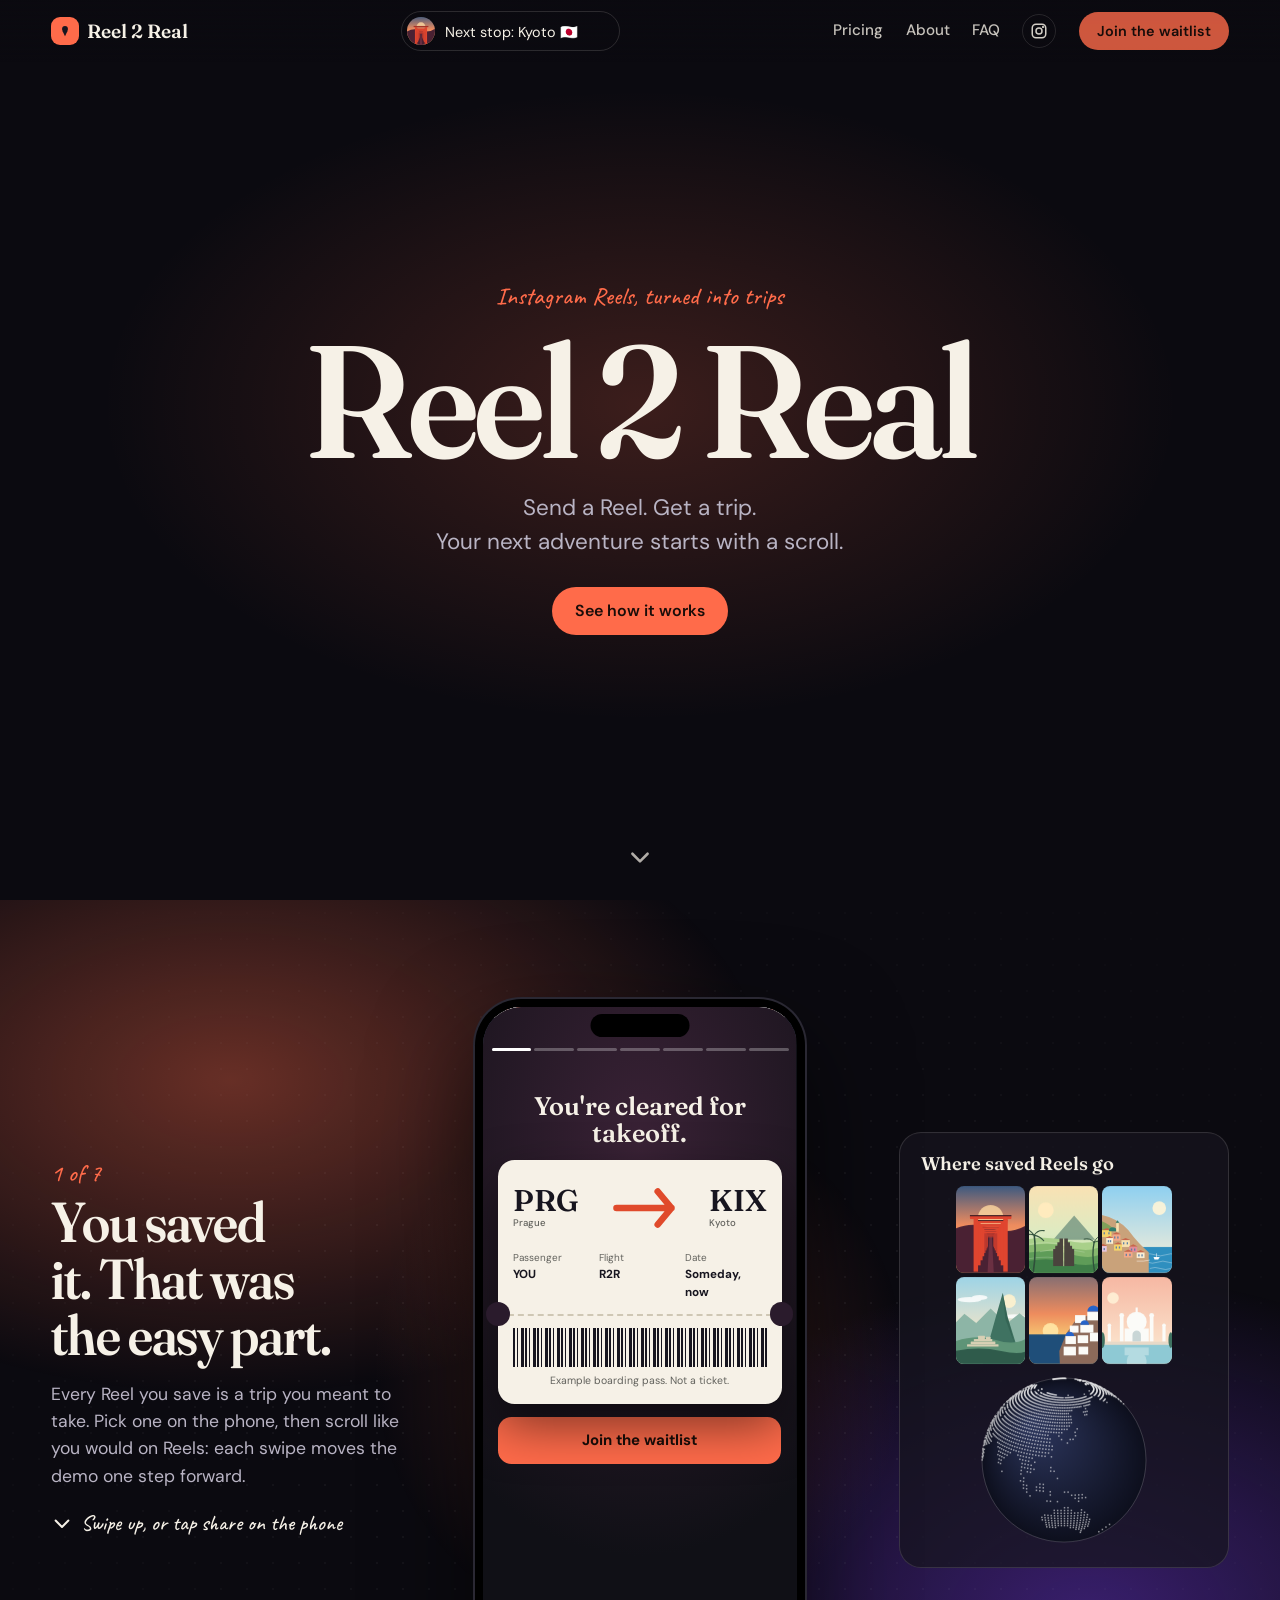
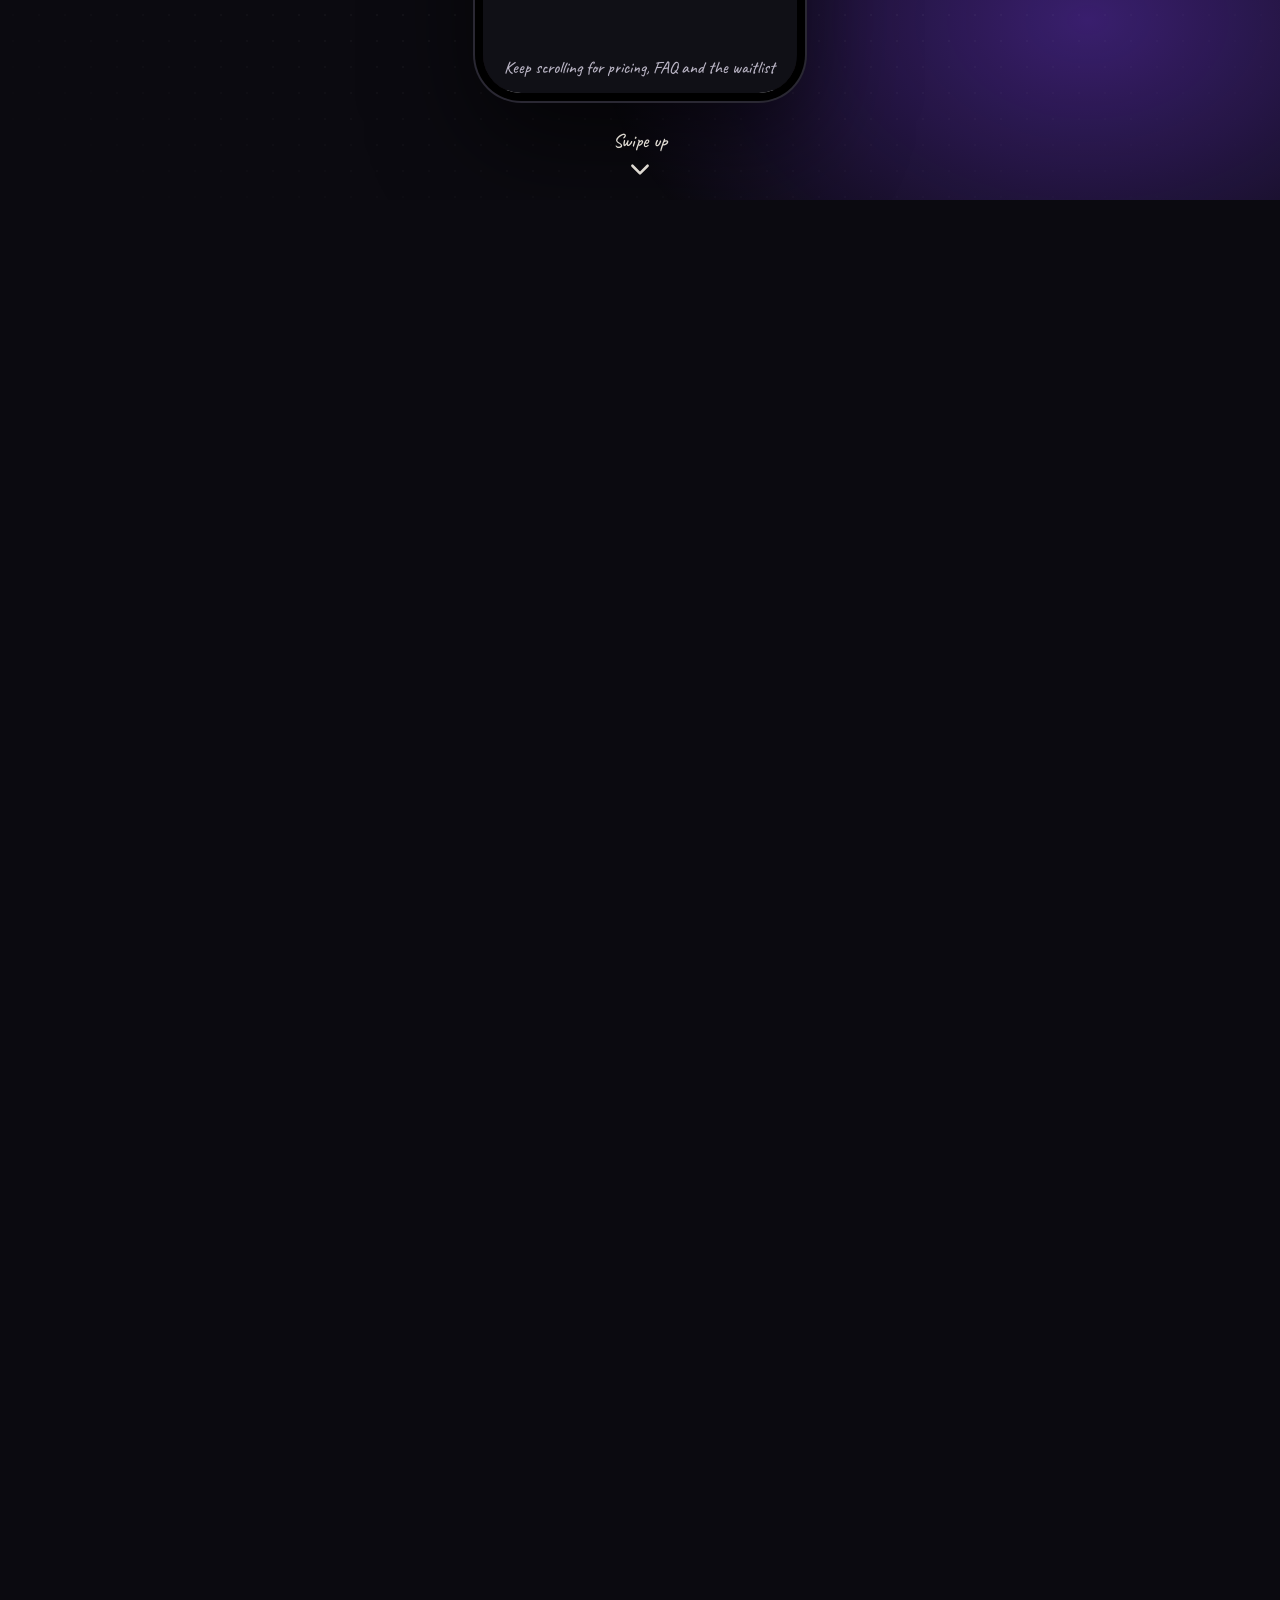
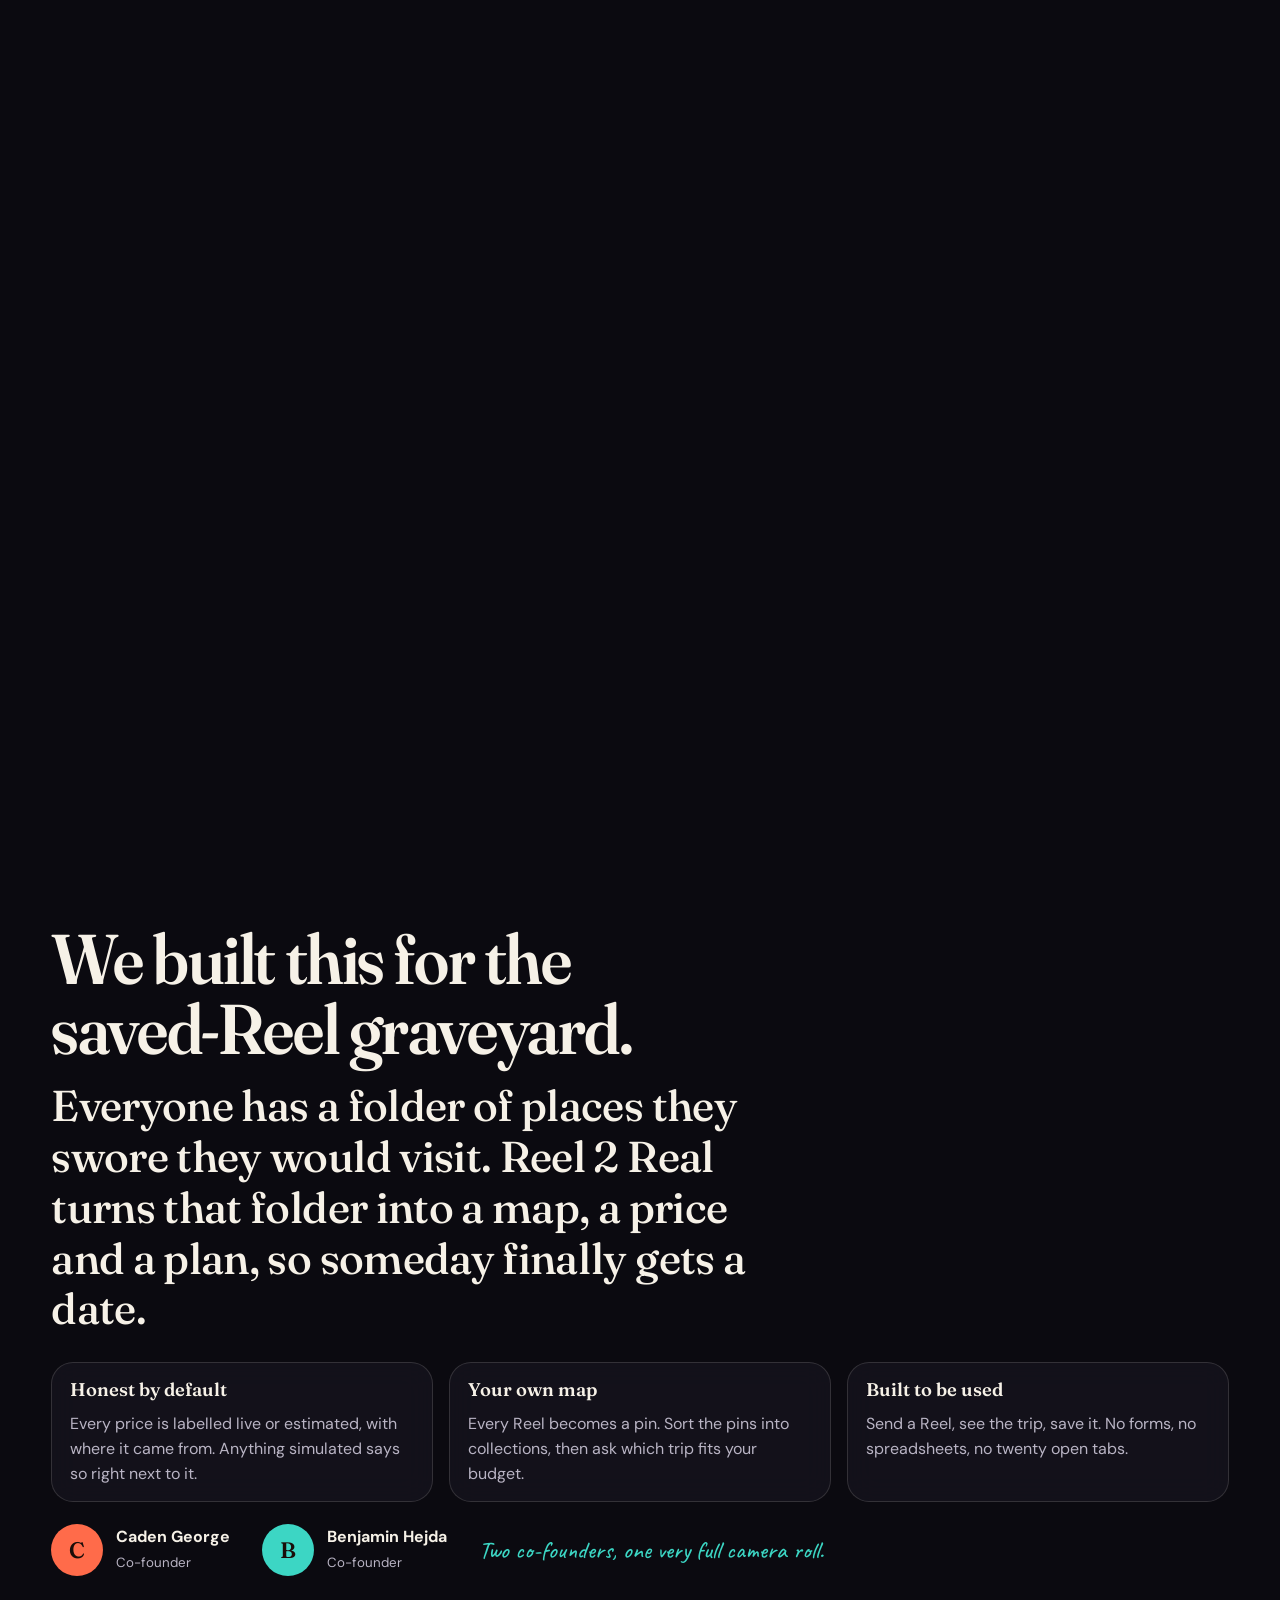
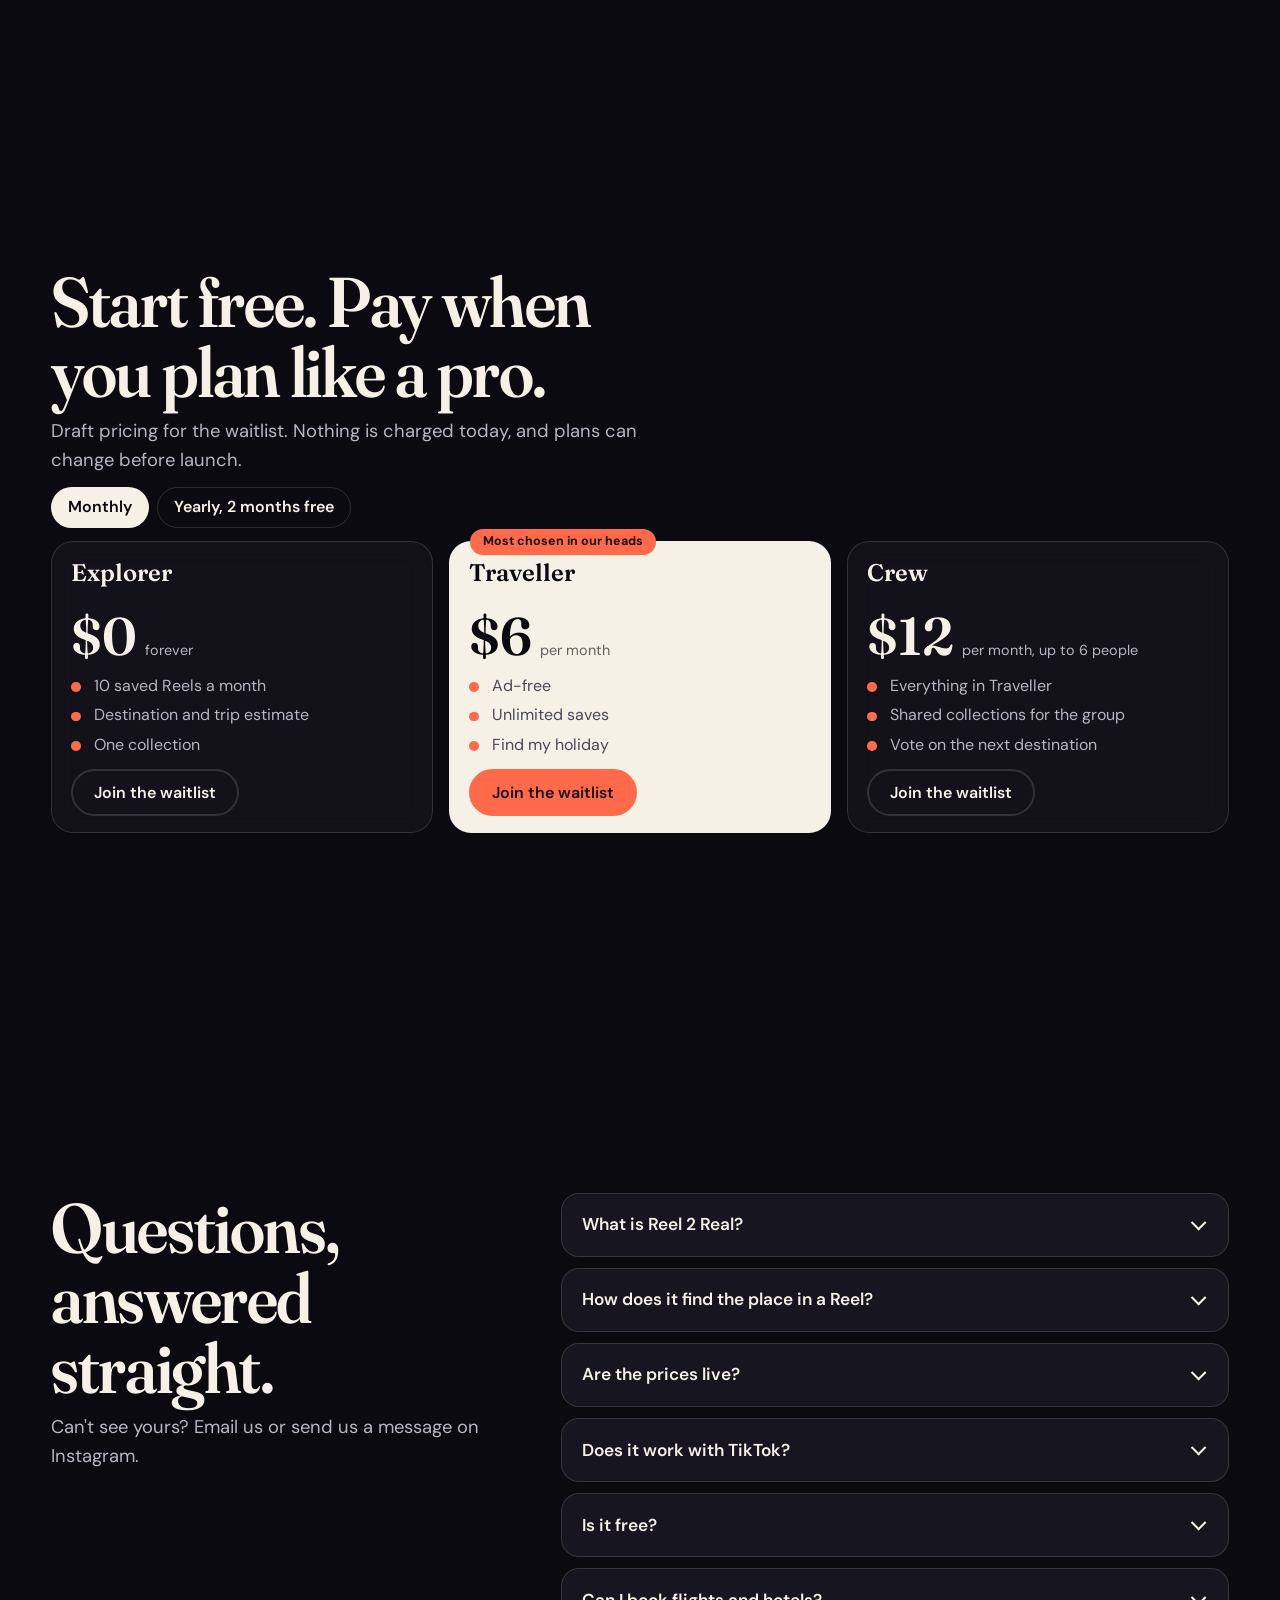
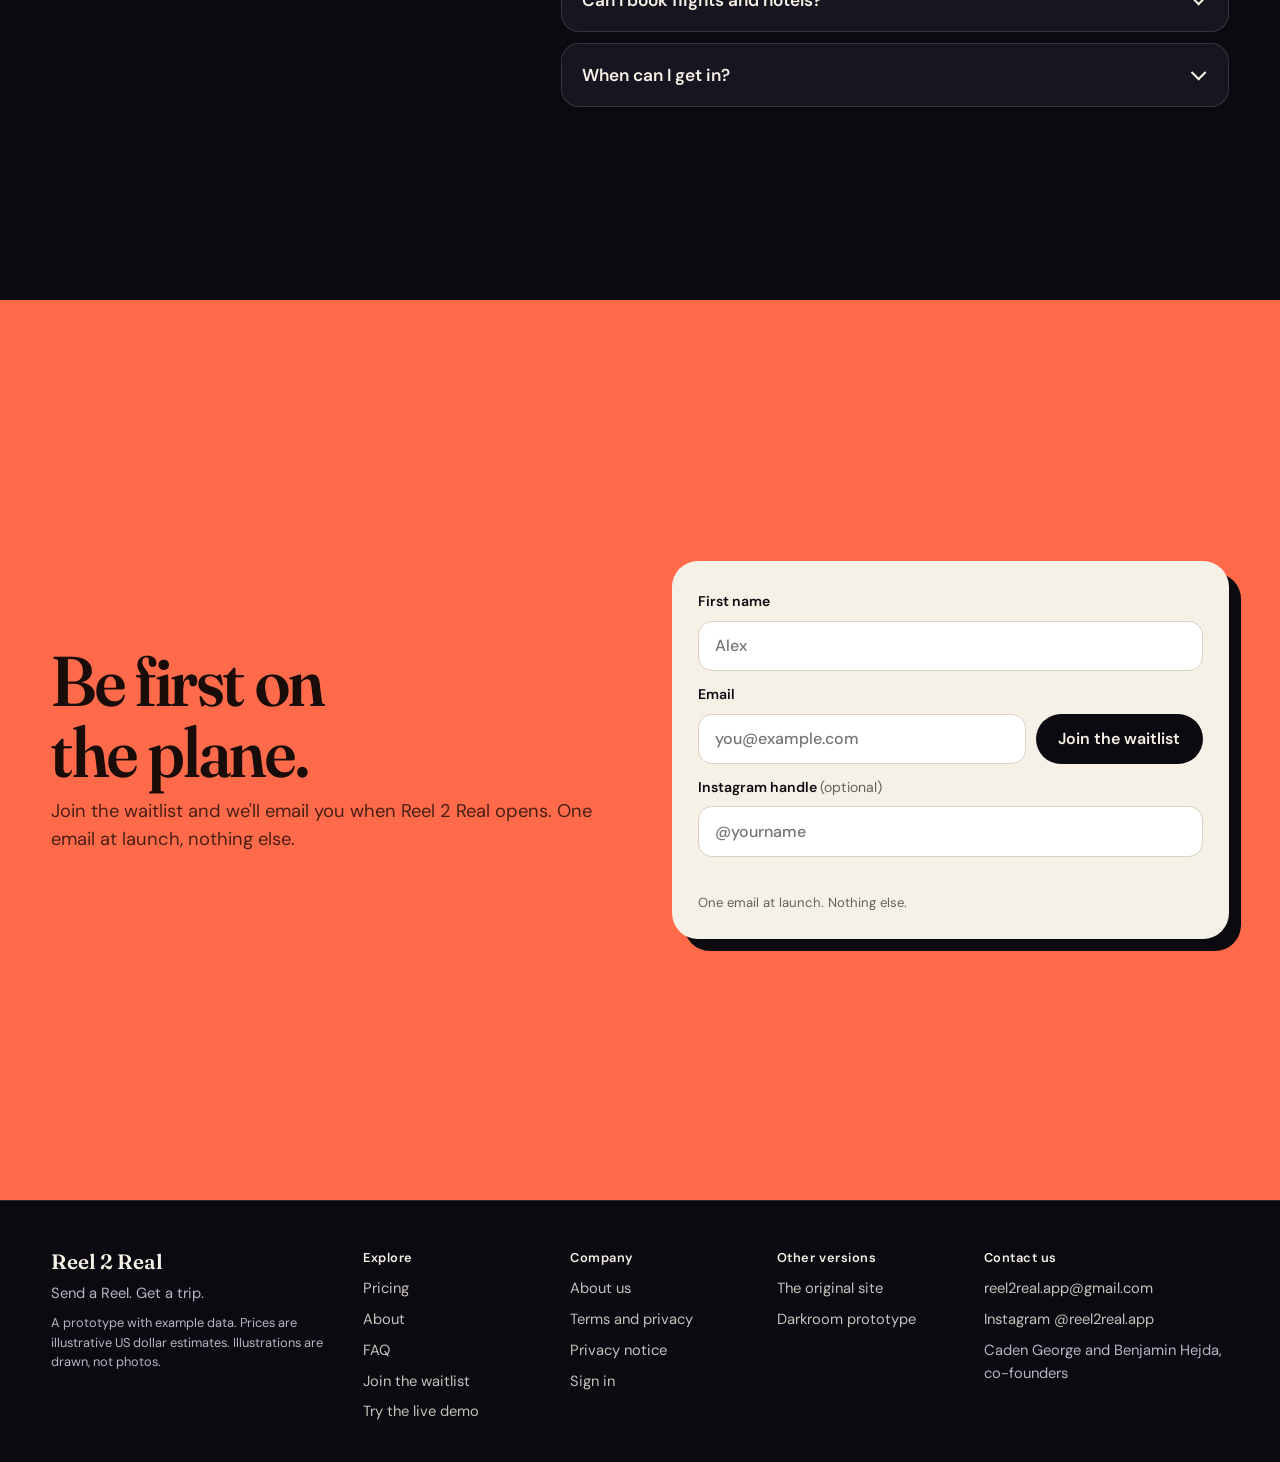
==== index.html @ 6e8cb44e "feat(seo): per-page meta, canonical and robots, social previews, JSON-LD, sitemap, robots.txt, icons" ====
<!doctype html>
<html lang="en">
<head>
<meta charset="utf-8">
<meta name="viewport" content="width=device-width,initial-scale=1,viewport-fit=cover">
<title>Reel 2 Real: turn saved Instagram Reels into real trips</title>
<meta name="description" content="Share a saved Instagram Reel and Reel 2 Real finds the destination, prices the whole trip and pins it to your map. Join the waitlist.">
<meta name="robots" content="index,follow,max-image-preview:large,max-snippet:-1">
<link rel="canonical" href="https://www.reel2real.app/">
<link rel="icon" href="favicon.ico" sizes="48x48">
<link rel="icon" type="image/png" href="icons/icon-192.png" sizes="192x192">
<link rel="apple-touch-icon" href="icons/apple-touch-icon.png">
<link rel="manifest" href="site.webmanifest">
<meta property="og:type" content="website">
<meta property="og:site_name" content="Reel 2 Real">
<meta property="og:locale" content="en_US">
<meta property="og:title" content="Reel 2 Real: turn saved Instagram Reels into real trips">
<meta property="og:description" content="Share a saved Instagram Reel and Reel 2 Real finds the destination, prices the whole trip and pins it to your map. Join the waitlist.">
<meta property="og:url" content="https://www.reel2real.app/">
<meta property="og:image" content="https://www.reel2real.app/og.png">
<meta property="og:image:width" content="1200">
<meta property="og:image:height" content="630">
<meta property="og:image:alt" content="Reel 2 Real: send a Reel, get a trip.">
<meta name="twitter:card" content="summary_large_image">
<meta name="twitter:title" content="Reel 2 Real: turn saved Instagram Reels into real trips">
<meta name="twitter:description" content="Share a saved Instagram Reel and Reel 2 Real finds the destination, prices the whole trip and pins it to your map. Join the waitlist.">
<meta name="twitter:image" content="https://www.reel2real.app/og.png">
<meta name="twitter:image:alt" content="Reel 2 Real: send a Reel, get a trip.">
<script type="application/ld+json">{"@context":"https://schema.org","@graph":[{"@type":"Organization","@id":"https://www.reel2real.app/#org","name":"Reel 2 Real","alternateName":"Reel to Real","url":"https://www.reel2real.app/","logo":{"@type":"ImageObject","url":"https://www.reel2real.app/icons/icon-512.png","width":512,"height":512},"email":"reel2real.app@gmail.com","sameAs":["https://instagram.com/reel2real.app"],"founder":[{"@type":"Person","name":"Caden George"},{"@type":"Person","name":"Benjamin Hejda"}]},{"@type":"WebSite","@id":"https://www.reel2real.app/#website","url":"https://www.reel2real.app/","name":"Reel 2 Real","inLanguage":"en","publisher":{"@id":"https://www.reel2real.app/#org"}},{"@type":"WebPage","@id":"https://www.reel2real.app/#page","url":"https://www.reel2real.app/","name":"Reel 2 Real: turn saved Instagram Reels into real trips","description":"Share a saved Instagram Reel and Reel 2 Real finds the destination, prices the whole trip and pins it to your map. Join the waitlist.","isPartOf":{"@id":"https://www.reel2real.app/#website"},"about":{"@id":"https://www.reel2real.app/#org"},"primaryImageOfPage":"https://www.reel2real.app/og.png","inLanguage":"en"},{"@type":"FAQPage","@id":"https://www.reel2real.app/#faq","mainEntity":[{"@type":"Question","name":"What is Reel 2 Real?","acceptedAnswer":{"@type":"Answer","text":"An app that turns the Instagram Reels you save into destinations on a map, each with an estimated trip price. This website is a prototype that shows how it will feel."}},{"@type":"Question","name":"How does it find the place in a Reel?","acceptedAnswer":{"@type":"Answer","text":"Reel 2 Real reads the caption, tags and visuals of the Reel you share, then shows you its best guess and how sure it is."}},{"@type":"Question","name":"Are the prices live?","acceptedAnswer":{"@type":"Answer","text":"Each price says whether it is live or estimated, and where it was sourced from."}},{"@type":"Question","name":"Does it work with TikTok?","acceptedAnswer":{"@type":"Answer","text":"For now it works with Instagram. TikTok integration plans are coming in the future."}},{"@type":"Question","name":"Is it free?","acceptedAnswer":{"@type":"Answer","text":"Yes, there is a free plan available. The paid plan is ad-free and includes unlimited saves and Find my holiday."}},{"@type":"Question","name":"Can I book flights and hotels?","acceptedAnswer":{"@type":"Answer","text":"Not yet. You see the full cost of the trip today, and booking flights and hotels is an upcoming feature."}},{"@type":"Question","name":"When can I get in?","acceptedAnswer":{"@type":"Answer","text":"Launch is Tuesday, 10 November 2026. Waitlist members will hear from us first, and you can follow us on Instagram, @reel2real.app, for updates."}}]}]}</script>
<meta name="theme-color" content="#0B0A10">
<link rel="preconnect" href="https://fonts.googleapis.com"><link rel="preconnect" href="https://fonts.gstatic.com" crossorigin>
<link href="https://fonts.googleapis.com/css2?family=DM+Sans:opsz,wght@9..40,400;9..40,500;9..40,700&family=Fraunces:opsz,wght,SOFT@9..144,500;9..144,600;9..144,700,0..100&family=Caveat:wght@500;700&display=swap" rel="stylesheet">
<style>
@property --c1{syntax:'<color>';inherits:true;initial-value:#ff6b4a}
@property --c2{syntax:'<color>';inherits:true;initial-value:#6a3df0}
@property --c3{syntax:'<color>';inherits:true;initial-value:#0b0a10}
:root{--night:#0B0A10;--ink2:#17151F;--paper:#F6F1E7;--coral:#FF6B4A;--lagoon:#3CD6C4;--sand:#E9DFC9;--mute:#B9B4C4;--line:rgba(246,241,231,.14);
--disp:'Fraunces',Georgia,'Times New Roman',serif;--body:'DM Sans',system-ui,sans-serif;--hand:'Caveat','Segoe Script',cursive;--gut:clamp(1.1rem,4vw,3.5rem);
--ph:min(78svh,720px);--pw:calc(var(--ph)*.47);--ease:cubic-bezier(.7,0,.2,1);--spring:cubic-bezier(.3,1.5,.5,1)}
*,*::before,*::after{box-sizing:border-box;margin:0;padding:0}
html{-webkit-text-size-adjust:100%}
body{background:var(--night);color:var(--paper);font:400 1rem/1.55 var(--body);overflow-x:hidden}
:root{--c1:#ff6b4a}
body[data-s="0"] .step{color:#ff6b4a}body[data-s="1"] .step{color:#ff4f9a}body[data-s="2"] .step{color:#27c9b8}body[data-s="3"] .step{color:#ffb23e}body[data-s="4"] .step{color:#6fd37a}body[data-s="5"] .step{color:#4fa2ff}body[data-s="6"] .step{color:#ff6b4a}
button,input,select{font:inherit;color:inherit}
a{color:inherit}
:focus-visible{outline:3px solid var(--lagoon);outline-offset:3px;border-radius:6px}
[hidden]{display:none!important}
.sr{position:absolute;width:1px;height:1px;overflow:hidden;clip:rect(0 0 0 0)}
/* header */
.top{position:fixed;inset:0 0 auto 0;z-index:80;height:62px;display:flex;align-items:center;justify-content:space-between;padding:0 var(--gut);background:linear-gradient(rgba(11,10,16,.85),rgba(11,10,16,0));transition:transform 0.17s var(--ease)}
.top.away{transform:translateY(-110%)}
.wm{font:600 1.2rem var(--disp);text-decoration:none;display:flex;align-items:center;gap:.5rem}
.wm i{width:28px;height:28px;border-radius:9px;background:var(--coral);display:grid;place-items:center}
.top nav{display:flex;align-items:center;gap:1.4rem;font-weight:500;font-size:.95rem}
.top nav a{text-decoration:none;opacity:.8;transition:opacity 0.12s}.top nav a:hover{opacity:1}
.btn{display:inline-flex;align-items:center;justify-content:center;gap:.5rem;font:600 1rem var(--body);text-decoration:none;border:2px solid transparent;border-radius:999px;padding:.7rem 1.3rem;cursor:pointer;transition:transform 0.15s var(--spring),background 0.12s,color 0.12s;white-space:nowrap}
.btn:active{transform:scale(.96)}
.btn.coral{background:var(--coral);color:#1a0d09}.btn.coral:hover{transform:translateY(-2px) scale(1.03)}
.btn.line{border-color:var(--line);background:transparent}.btn.line:hover{background:var(--paper);color:var(--night)}
.btn.paper{background:var(--paper);color:var(--night)}
.btn.sm{padding:.5rem 1rem;font-size:.9rem}
/* story */
.story{position:relative;height:calc(var(--n)*100svh)}
.snaps div{position:absolute;left:0;width:100%;height:100svh;top:calc(var(--i)*100svh);pointer-events:none}
.stage{position:sticky;top:0;height:100svh;overflow:hidden;display:grid;grid-template-columns:minmax(0,1fr) auto minmax(0,1fr);align-items:center;gap:clamp(1rem,4vw,4.5rem);padding:0 var(--gut)}
.bg{position:absolute;inset:0;z-index:0;background:var(--night);contain:strict}
.bg i{position:absolute;inset:0;opacity:0;transition:opacity .6s var(--ease);will-change:opacity;background:radial-gradient(60% 50% at 18% 20%,color-mix(in srgb,var(--a) 38%,transparent),transparent 70%),radial-gradient(55% 55% at 85% 80%,color-mix(in srgb,var(--b) 42%,transparent),transparent 70%),radial-gradient(26% 38% at 50% 52%,color-mix(in srgb,var(--a) 24%,transparent),transparent 80%)}
.bg i:nth-child(1){--a:#ff6b4a;--b:#7a3cf0}.bg i:nth-child(2){--a:#ff4f9a;--b:#3a5bff}.bg i:nth-child(3){--a:#27c9b8;--b:#2b4bd6}.bg i:nth-child(4){--a:#ffb23e;--b:#ff5a3c}.bg i:nth-child(5){--a:#6fd37a;--b:#1c8fb0}.bg i:nth-child(6){--a:#4fa2ff;--b:#7a3cf0}.bg i:nth-child(7){--a:#ff6b4a;--b:#ffb23e}
body[data-s="0"] .bg i:nth-child(1),body[data-s="1"] .bg i:nth-child(2),body[data-s="2"] .bg i:nth-child(3),body[data-s="3"] .bg i:nth-child(4),body[data-s="4"] .bg i:nth-child(5),body[data-s="5"] .bg i:nth-child(6),body[data-s="6"] .bg i:nth-child(7){opacity:1}
.bg::after{content:"";position:absolute;inset:0;background-image:radial-gradient(rgba(255,255,255,.07) 1px,transparent 1.4px);background-size:26px 26px;mask-image:radial-gradient(70% 70% at 50% 50%,#000,transparent)}
@keyframes bob{to{translate:0 -14px}}
.ex,.side{position:relative;z-index:2;height:min(64svh,520px)}
.exi,.sdi{position:absolute;left:0;right:0;top:50%;opacity:0;transform:translateY(-50%);pointer-events:none;will-change:translate,opacity}
.exi[data-st="now"],.sdi[data-st="now"]{pointer-events:auto}
.step{font:500 1.5rem var(--hand);color:var(--c1);display:block;margin-bottom:.4rem}
.exi h2{font:600 clamp(2rem,4.4vw,4rem)/1 var(--disp);font-variation-settings:'opsz' 144,'SOFT' 40;letter-spacing:-.02em;text-wrap:balance;max-width:14ch}
.exi p{margin-top:1.1rem;color:var(--mute);font-size:1.1rem;max-width:36ch}
.exi .note{margin-top:1.2rem;display:inline-flex;align-items:center;gap:.5rem;font:500 1.35rem var(--hand);color:var(--paper)}
.exi .note svg{}
@keyframes nudge{50%{transform:translateY(6px)}}
.chip{display:inline-block;margin-top:1rem;font-size:.82rem;font-weight:600;padding:.3rem .8rem;border-radius:99px;border:1px dashed var(--line);color:var(--mute)}
.exi .row{display:flex;gap:.7rem;flex-wrap:wrap;margin-top:1.4rem}
.sdi{max-width:330px;margin-left:auto}
.card{background:rgba(23,21,31,.72);backdrop-filter:blur(14px);-webkit-backdrop-filter:blur(14px);border:1px solid var(--line);border-radius:22px;padding:1.2rem 1.3rem}
.card h3{font:600 1.15rem var(--disp);margin-bottom:.7rem}
.card small{color:var(--mute)}
.lib{display:grid;grid-template-columns:repeat(3,1fr);gap:4px;width:min(100%,216px);margin:0 auto .5rem}
.lib i{display:block;aspect-ratio:4/5;border-radius:8px;overflow:hidden;transition:transform .45s var(--ease),opacity .35s,filter .35s;transform-origin:50% 130%}
.lib i svg{width:100%;height:100%;display:block}
.lib i.gone{transform:translateY(120px) scale(.08);opacity:0;filter:blur(2px)}
.globe{display:block;width:176px;height:176px;margin:0 auto}
.big{font:600 3.2rem/1 var(--disp);display:block}
.reads li{list-style:none;display:flex;gap:.6rem;align-items:flex-start;padding:.5rem 0;border-top:1px solid var(--line);opacity:0;transform:translateX(14px);transition:opacity 0.31s,transform 0.31s var(--spring)}
.reads li:first-child{border-top:0}
.sdi[data-st="now"] .reads li{opacity:1;transform:none;transition-delay:calc(var(--i)*0.28s + 0.31s)}
.reads b{display:block;font-size:.9rem}.reads span{font-size:.85rem;color:var(--mute)}
.reads svg{flex:none;color:var(--lagoon);margin-top:.2rem}
.bar2{display:flex;height:16px;border-radius:99px;overflow:hidden;background:var(--line);margin:.4rem 0 .9rem}
.bar2 i{display:block;height:100%;transition:width 0.43s var(--ease)}
.leg{display:grid;gap:.35rem;font-size:.9rem}.leg div{display:flex;justify-content:space-between;gap:1rem}.leg span::before{content:"";display:inline-block;width:.7rem;height:.7rem;border-radius:50%;background:var(--c);margin-right:.5rem}
.tags{display:flex;flex-wrap:wrap;gap:.45rem}.tags span{font-size:.85rem;font-weight:600;padding:.35rem .8rem;border-radius:99px;background:rgba(255,255,255,.08);border:1px solid var(--line)}
.tags span b{color:var(--coral);margin-left:.3rem}
.fm{font:500 1.2rem/1.5 var(--hand);color:var(--paper)}
.styles{display:flex;flex-wrap:wrap;gap:.45rem}
/* phone */
.phonewrap{position:relative;z-index:3;display:grid;place-items:center}
.phone{--pf:calc(var(--pw)/22);position:relative;width:var(--pw);height:var(--ph);border-radius:calc(var(--pw)*.14);background:#000;padding:calc(var(--pw)*.025);box-shadow:0 0 0 2px #2a2833,0 40px 100px rgba(0,0,0,.6);font-size:var(--pf);transition:box-shadow 0.62s}
.screen{position:relative;width:100%;height:100%;border-radius:calc(var(--pw)*.115);overflow:hidden;overflow:clip;background:#101016;isolation:isolate}
.notch{position:absolute;z-index:30;top:calc(var(--pw)*.045);left:50%;width:30%;height:calc(var(--pw)*.07);border-radius:99px;background:#000;transform:translateX(-50%)}
.segs{position:absolute;z-index:29;left:5%;right:5%;top:calc(var(--pw)*.15);display:flex;gap:3px}
.segs button{flex:1;height:3px;border:0;border-radius:3px;background:rgba(255,255,255,.28);position:relative;overflow:hidden;cursor:pointer;padding:0}
.segs button::after{content:"";position:absolute;inset:0;background:#fff;transform:scaleX(var(--f,0));transform-origin:0 50%;transition:transform 0.31s}
.segs button[data-on="1"]{--f:1}
.segs button:focus-visible{outline-offset:4px}
.scr{position:absolute;inset:0;will-change:translate,scale,opacity;translate:0 100%}
.scr:not([data-st="now"]){pointer-events:none}
.art{position:absolute;inset:0;overflow:hidden}
.art svg{position:absolute;inset:0;width:100%;height:100%;animation:kb 16s ease-in-out infinite alternate}
@keyframes kb{from{transform:scale(1.04)}to{transform:scale(1.16) translate(-2%,-1.5%)}}
.shade{position:absolute;inset:0;background:linear-gradient(rgba(0,0,0,.45),transparent 22%,transparent 52%,rgba(0,0,0,.78))}
.rhead{position:absolute;top:calc(var(--pw)*.23);left:6%;font-weight:700;font-size:1.1em;text-shadow:0 1px 6px rgba(0,0,0,.6)}
.rhead small{display:block;font-weight:500;opacity:.8;font-size:.8em}
.rail{position:absolute;right:4%;bottom:15%;display:grid;gap:1.1em;justify-items:center;font-size:.8em;font-weight:600}
.rail button{background:none;border:0;color:#fff;display:grid;justify-items:center;gap:.2em;cursor:pointer;filter:drop-shadow(0 2px 6px rgba(0,0,0,.6));transition:transform 0.15s var(--spring)}
.rail button:hover{transform:scale(1.15)}
.rail svg{width:2.1em;height:2.1em;fill:none;stroke:currentColor;stroke-width:1.8;stroke-linecap:round;stroke-linejoin:round}
.rail .liked svg{fill:#ff3b5c;stroke:#ff3b5c;animation:beat 0.31s var(--spring)}
@keyframes beat{40%{transform:scale(1.5)}}
.rcap{position:absolute;left:6%;right:20%;bottom:6%;font-size:.95em;text-shadow:0 1px 6px rgba(0,0,0,.7)}
.rcap b{display:block}.rcap span{opacity:.9;font-size:.92em}
.rcap em{display:block;font-style:normal;font-size:.8em;opacity:.8;margin-top:.4em}
.rbar{position:absolute;left:0;right:0;bottom:0;height:3px;background:rgba(255,255,255,.25)}
.rbar i{display:block;height:100%;background:#fff;transform-origin:0 50%;animation:rb 8s linear infinite}
@keyframes rb{from{transform:scaleX(0)}to{transform:scaleX(1)}}
.hearts{position:absolute;inset:0;pointer-events:none}
.hearts i{position:absolute;font-style:normal;font-size:3em;animation:hf 0.62s ease-out forwards}
@keyframes hf{from{transform:translate(-50%,-50%) scale(.4);opacity:1}to{transform:translate(-50%,-200%) scale(1.3);opacity:0}}
.sheet{position:absolute;z-index:20;left:0;right:0;bottom:0;background:#1b1a23;border-radius:1.6em 1.6em 0 0;padding:.8em 1em 1.1em;transform:translateY(105%);transition:transform 0.43s var(--ease);box-shadow:0 -20px 50px rgba(0,0,0,.5)}
.sheet[data-open="1"]{transform:none}
.sheet .grab{width:2.6em;height:.28em;border-radius:9em;background:#555;margin:0 auto .8em}
.sheet .sht{font-size:1.05em;font-weight:700;text-align:center;margin:0 0 .7em}
.find{background:#2a2933;border-radius:.7em;padding:.5em .8em;color:#a6a4b2;font-size:.9em;margin-bottom:.9em}
.ppl{display:grid;grid-template-columns:repeat(4,1fr);gap:.5em;margin-bottom:.9em}
.ppl button{background:none;border:0;display:grid;gap:.35em;justify-items:center;font-size:.78em;cursor:pointer;position:relative}
.ppl .av{width:4em;height:4em;border-radius:50%;display:grid;place-items:center;font-weight:700;font-size:1.3em;border:3px solid transparent;transition:border-color 0.19s,transform 0.25s var(--spring)}
.ppl button[data-sel="1"] .av{border-color:var(--coral);transform:scale(1.08)}
.ppl button[data-sel="1"]::after{content:"✓";position:absolute;top:2.6em;left:50%;margin-left:.8em;width:1.8em;height:1.8em;border-radius:50%;background:var(--coral);color:#1a0d09;font-weight:800;display:grid;place-items:center;animation:pop 0.25s var(--spring)}
@keyframes pop{from{transform:scale(0)}}
.ppl .p3{background:var(--coral)}
.ppl .shake{animation:shake 0.25s}
@keyframes shake{25%{transform:translateX(-5px)}75%{transform:translateX(5px)}}
.send{width:100%;border:0;border-radius:.8em;padding:.8em;font-weight:700;font-size:1.02em;background:#3a3947;color:#9b99a8;cursor:pointer;transition:background 0.19s,color 0.19s,transform 0.15s var(--spring)}
.send[data-ready="1"]{background:var(--coral);color:#1a0d09}
.send:active{transform:scale(.97)}
.sent{position:absolute;z-index:25;left:50%;top:45%;transform:translate(-50%,-50%) scale(0);background:rgba(0,0,0,.7);backdrop-filter:blur(8px);border-radius:1.2em;padding:1em 1.4em;font-weight:700;text-align:center;transition:transform 0.25s var(--spring)}
.sent[data-on="1"]{transform:translate(-50%,-50%) scale(1)}
/* chat */
#s-chat{background:#0e0e14;display:flex;flex-direction:column;padding-top:calc(var(--pw)*.2)}
.chh{display:flex;align-items:center;gap:.7em;padding:.6em 1em;border-bottom:1px solid var(--line)}
.chh .av{width:2.6em;height:2.6em;border-radius:50%;background:var(--coral);display:grid;place-items:center}
.chh b{display:block;font-size:1em;line-height:1.2}.chh small{color:var(--mute);font-size:.8em}
.thread{flex:1;padding:1em;display:flex;flex-direction:column;gap:.55em;overflow:hidden;justify-content:flex-end}
.msg{max-width:82%;padding:.65em .9em;border-radius:1.2em;font-size:.95em;line-height:1.35;animation:msgin 0.31s var(--spring) both}
.msg.me{align-self:flex-end;background:#3b6df0;border-bottom-right-radius:.3em;padding:.3em}
.msg.them{align-self:flex-start;background:#25242e;border-bottom-left-radius:.3em}
.msg.me .thumb{width:11em;aspect-ratio:9/12;border-radius:.9em;overflow:hidden;position:relative}
.thumb svg{width:100%;height:100%;display:block}
.thumb::after{content:"▶";position:absolute;inset:0;display:grid;place-items:center;color:#fff;font-size:1.6em;text-shadow:0 2px 10px rgba(0,0,0,.6)}
@keyframes msgin{from{opacity:0;transform:translateY(14px) scale(.9)}}
.typing{align-self:flex-start;display:flex;gap:.3em;padding:.8em 1em;background:#25242e;border-radius:1.2em;animation:msgin 0.19s both}
.typing i{width:.5em;height:.5em;border-radius:50%;background:#9b99a8;animation:dt 1s infinite}.typing i:nth-child(2){animation-delay:0.09s}.typing i:nth-child(3){animation-delay:0.19s}
@keyframes dt{40%{transform:translateY(-.4em);opacity:.4}}
.msg b{display:block}.msg .conf{display:inline-block;margin-top:.4em;font-size:.8em;padding:.15em .6em;border-radius:99px;background:rgba(60,214,196,.18);color:var(--lagoon)}
.msg .go{margin-top:.6em;width:100%;border:0;border-radius:.8em;padding:.6em;font-weight:700;background:var(--coral);color:#1a0d09;cursor:pointer}
.inp{margin:.7em 1em 1em;border:1px solid var(--line);border-radius:99px;padding:.6em 1em;color:#7f7d8c;font-size:.9em}
/* card scene */
#s-card{background:#F6F1E7;color:#17151F;display:flex;flex-direction:column}
.chero{position:relative;height:34%;flex:none}
.chero .shade{background:linear-gradient(rgba(0,0,0,.35),transparent 30%,rgba(0,0,0,.55))}
.chero h3{position:absolute;left:6%;bottom:8%;color:#fff;font:600 1.8em/1.05 var(--disp);text-shadow:0 2px 10px rgba(0,0,0,.5)}
.cbody{padding:.8em 1em 1em;display:flex;flex-direction:column;gap:.55em;flex:1;min-height:0}
.crow{display:flex;align-items:center;justify-content:space-between;gap:.5em;font-size:.88em}
.crow select{background:#fff;border:1px solid #d9d2c1;border-radius:99px;padding:.25em .7em;font-weight:600;color:#17151F}
.seg{display:grid;grid-template-columns:repeat(3,1fr);background:#E9DFC9;border-radius:99px;padding:.2em}
.seg button{border:0;background:none;border-radius:99px;padding:.45em 0;font-weight:700;font-size:.85em;cursor:pointer;color:#17151F;transition:background 0.15s,color 0.15s}
.seg button[aria-pressed="true"]{background:#17151F;color:#fff}
.total{font:600 2.7em/1 var(--disp);color:#E04A2B;margin-top:.1em}
.total small{font:500 .3em var(--body);color:#62625D;margin-left:.4em}
.lines{display:grid;gap:.4em;font-size:.88em;margin-top:.1em}
.lines div{display:grid;grid-template-columns:5.6em 1fr auto;gap:.6em;align-items:center}
.lines i{height:.5em;border-radius:9em;background:#E9DFC9;position:relative;overflow:hidden}
.lines i::after{content:"";position:absolute;inset:0;background:var(--c);transform:scaleX(var(--w,0));transform-origin:0 50%;transition:transform 0.43s var(--ease)}
.lines b{font-variant-numeric:tabular-nums}
.pbtn{margin-top:auto;border:0;border-radius:.9em;padding:.8em;font-weight:700;font-size:1em;background:#17151F;color:#fff;cursor:pointer;display:flex;justify-content:center;gap:.5em;align-items:center;transition:background 0.12s,transform 0.15s var(--spring)}
.pbtn:hover{background:#E04A2B}.pbtn:active{transform:scale(.97)}
.estnote{font-size:.72em;color:#62625D;text-align:center}
/* map scene */
#s-map{background:#0f1117;padding-top:calc(var(--pw)*.22);display:flex;flex-direction:column;gap:.7em}
.mhead{padding:0 1em;display:flex;justify-content:space-between;align-items:baseline}
.mhead h3{font:600 1.5em var(--disp)}.mhead span{font-size:.85em;color:var(--mute)}
.mapbox{margin:0 .8em;border-radius:1em;background:#161a25;position:relative;overflow:hidden}
.mapbox svg{display:block;width:100%;height:auto}
.dot{fill:#3a4157}
.mp{transform-box:fill-box;transform-origin:50% 100%;transition:transform 0.31s var(--spring),opacity 0.19s}
.mp path,.mp circle:first-of-type{fill:var(--coral)}
.mp.new path,.mp.new circle:first-of-type{fill:#fff}
.mp.drop{animation:drop 0.5s var(--spring) both}
.mp.hide{opacity:.1;transform:scale(.4)}
@keyframes drop{from{transform:translateY(-12px) scale(0);opacity:0}}
.ripple{fill:none;stroke:#fff;stroke-width:.3;transform-box:fill-box;transform-origin:center;animation:rip 1.6s ease-out infinite}
@keyframes rip{from{transform:scale(.4);opacity:1}to{transform:scale(3.4);opacity:0}}
.arc{fill:none;stroke:var(--coral);stroke-width:.35;stroke-dasharray:1.2 1.2;opacity:.85}
.chips{display:flex;gap:.4em;padding:0 .8em;flex-wrap:wrap}
.chips button{border:1px solid var(--line);background:none;border-radius:99px;padding:.3em .8em;font-size:.82em;font-weight:600;cursor:pointer;transition:background 0.12s,color 0.12s}
.chips button[aria-pressed="true"]{background:var(--paper);color:var(--night)}
.plist{padding:0 .8em;display:grid;gap:.45em;overflow:hidden;flex:1;align-content:start}
.pr{display:grid;grid-template-columns:2.6em 1fr auto;gap:.7em;align-items:center;background:#1a1d28;border-radius:.9em;padding:.4em .6em;font-size:.9em;transition:opacity 0.19s,transform 0.25s var(--spring),max-height 0.25s}
.pr .th{width:2.6em;height:2.6em;border-radius:.6em;overflow:hidden}.pr .th svg{width:100%;height:100%;display:block}
.pr b{display:block;line-height:1.15}.pr small{color:var(--mute);font-size:.82em}
.pr.new{outline:2px solid var(--coral);animation:rowin 0.43s var(--spring) both}
.pr.gone{display:none}
@keyframes rowin{from{transform:translateY(-1em) scale(.9);opacity:0}}
.mfoot{padding:0 .8em .9em}
/* loop (bali) */
.toast2{position:absolute;z-index:26;left:6%;right:6%;top:calc(var(--pw)*.25);background:rgba(20,19,28,.92);border:1px solid var(--line);border-radius:1em;padding:.7em .9em;display:flex;gap:.7em;align-items:center;font-size:.92em;transform:translateY(-160%);transition:transform 0.37s var(--spring)}
.toast2[data-on="1"]{transform:none}
.toast2 .ok{width:2em;height:2em;border-radius:50%;background:var(--coral);color:#1a0d09;display:grid;place-items:center;flex:none;font-weight:800}
.toast2 b{display:block;line-height:1.2}.toast2 small{color:var(--mute)}
.cnt{position:absolute;z-index:26;right:6%;top:calc(var(--pw)*.42);background:rgba(0,0,0,.6);backdrop-filter:blur(6px);border-radius:99px;padding:.3em .9em;font-weight:700;font-size:.9em}
/* matcher */
#s-match{background:#F6F1E7;color:#17151F;padding:calc(var(--pw)*.24) 1em 1em;display:flex;flex-direction:column;gap:.7em}
#s-match h3{font:600 1.7em/1.05 var(--disp)}
.sl{display:grid;gap:.2em;font-size:.88em;font-weight:600}
.sl output{font:600 1.8em var(--disp);color:#E04A2B}
.sl input{accent-color:#E04A2B;width:100%}
.mres{position:relative;flex:1;min-height:0}
.mr{position:absolute;left:0;right:0;display:grid;grid-template-columns:2.8em 1fr auto;gap:.7em;align-items:center;background:#fff;border-radius:.9em;padding:.45em .7em;font-size:.9em;box-shadow:0 6px 16px rgba(23,21,31,.08);transition:transform 0.37s var(--ease),opacity 0.25s;height:3.9em}
.mr .th{width:2.8em;height:2.8em;border-radius:.6em;overflow:hidden}.mr .th svg{width:100%;height:100%;display:block}
.mr b{display:block;line-height:1.15}.mr small{color:#62625D;font-size:.82em}
.mr .pc{font:700 1.15em var(--disp);color:#17151F;text-align:right}
.mr .pc small{display:block;font:500 .7em var(--body)}
.mr.top{outline:2px solid #E04A2B}
.mr.out{opacity:.45}
.mbar{position:absolute;left:3.5em;right:5em;bottom:.35em;height:3px;border-radius:3px;background:#eee}.mbar i{display:block;height:100%;border-radius:3px;background:#E04A2B;transition:width 0.37s var(--ease)}
/* reel 2 real */
#s-r2r{background:#17151F;padding:calc(var(--pw)*.24) 1em 1em;display:flex;flex-direction:column;gap:.8em}
#s-r2r h3{font:600 1.7em/1.05 var(--disp)}
#s-r2r h3 em{font:500 .8em var(--hand);color:var(--coral);display:block;font-style:normal}
.ba{--x:50%;position:relative;flex:1;min-height:0;border-radius:1.1em;overflow:hidden;touch-action:pan-y;cursor:ew-resize;user-select:none;-webkit-user-select:none}
.bas{position:absolute;inset:0}.bas svg{width:100%;height:100%;display:block}
.bas.real{clip-path:inset(0 calc(100% - var(--x)) 0 0);z-index:2;filter:saturate(.75) brightness(1.08)}
.bas.real::after{content:"";position:absolute;inset:0;background:repeating-radial-gradient(circle at 30% 20%,rgba(255,255,255,.07) 0 1px,transparent 1px 3px)}
.bat{position:absolute;top:.6em;z-index:3;background:var(--paper);color:var(--night);font-size:.75em;font-weight:700;padding:.15em .7em;border-radius:99px}
.bat.l{left:.6em}.bat.r{right:.6em}
.bah{position:absolute;z-index:5;top:0;bottom:0;left:var(--x);width:3px;margin-left:-1.5px;background:var(--paper)}
.bah span{position:absolute;top:50%;left:50%;transform:translate(-50%,-50%);width:3em;height:3em;border-radius:50%;background:var(--coral);color:#1a0d09;display:grid;place-items:center;font-weight:800;box-shadow:0 6px 18px rgba(0,0,0,.4)}
.bacap{position:absolute;z-index:4;left:.8em;bottom:.7em;font:700 1.4em var(--hand);color:#fff;text-shadow:0 2px 8px rgba(0,0,0,.6)}
.r2rrow{display:flex;gap:.5em}.r2rrow .pbtn{margin:0;flex:1;font-size:.9em;padding:.7em .4em;text-decoration:none}
.pbtn.coral{background:var(--coral);color:#1a0d09}.pbtn.ghost{background:transparent;border:1px solid var(--line);color:var(--paper)}
/* boarding pass */
#s-go{background:radial-gradient(90% 60% at 50% 20%,#3a2236,#101016);padding:calc(var(--pw)*.26) 1em 1em;display:flex;flex-direction:column;gap:.9em;align-items:center}
#s-go h3{font:600 1.7em/1.05 var(--disp);text-align:center}
.ticket{--tx:0deg;--ty:0deg;width:100%;background:var(--paper);color:#17151F;border-radius:1.1em;position:relative;transform:perspective(60em) rotateX(var(--ty)) rotateY(var(--tx));transition:transform 0.12s;box-shadow:0 22px 50px rgba(0,0,0,.5);animation:tin 0.62s var(--spring) both}
@keyframes tin{from{transform:translateY(60%) rotate(-8deg) scale(.8);opacity:0}}
.tk1{padding:1em 1em .8em;display:grid;gap:.6em}
.route{display:flex;justify-content:space-between;align-items:center;font:600 2em/1 var(--disp)}
.route small{display:block;font:500 .32em var(--body);color:#62625D}
.route svg{width:2.2em;color:#E04A2B;animation:fly 2.2s ease-in-out infinite}
@keyframes fly{50%{transform:translateX(.5em)}}
.meta{display:grid;grid-template-columns:repeat(3,1fr);gap:.4em;font-size:.78em}.meta small{display:block;color:#62625D;font-size:.85em}.meta b{display:block}
.tear{border-top:2px dashed #cfc7b4;position:relative}
.tear::before,.tear::after{content:"";position:absolute;top:-.9em;width:1.6em;height:1.6em;border-radius:50%;background:#2a1b2c}.tear::before{left:-.8em}.tear::after{right:-.8em}
.tk2{padding:.8em 1em 1em;display:grid;gap:.4em;justify-items:center}
.bc{width:100%;height:2.6em;background:repeating-linear-gradient(90deg,#17151F 0 2px,transparent 2px 4px,#17151F 4px 5px,transparent 5px 8px,#17151F 8px 11px,transparent 11px 12px)}
.tk2 small{font-size:.7em;color:#62625D}
.gobtns{display:grid;gap:.5em;width:100%}.gobtns .pbtn{margin:0;text-decoration:none}
/* cue */
.cue{position:absolute;z-index:6;left:50%;bottom:1.1rem;transform:translateX(-50%);display:flex;flex-direction:column;align-items:center;gap:.2rem;background:none;border:0;color:var(--paper);font:500 1.2rem var(--hand);cursor:pointer;opacity:.9;transition:opacity 0.25s}
.cue svg{}
.cue[data-hide="1"]{opacity:0;pointer-events:none}
/* tail */
.tail{position:relative;z-index:2;background:var(--night)}
.sec{min-height:100svh;display:flex;flex-direction:column;justify-content:center;padding:clamp(1.6rem,4.5svh,4rem) var(--gut);max-width:1280px;margin:0 auto}
.sec h2{font:600 clamp(2.2rem,5.5vw,4.6rem)/1 var(--disp);font-variation-settings:'opsz' 144,'SOFT' 40;letter-spacing:-.02em;text-wrap:balance;max-width:16ch}
.sec .lead{color:var(--mute);font-size:1.15rem;max-width:50ch;margin-top:1rem}
.manifest{font:500 clamp(1.7rem,4vw,3.3rem)/1.18 var(--disp);letter-spacing:-.015em;max-width:26ch;margin-top:1.5rem}
.manifest span{opacity:.45;transition:opacity 0.15s}.manifest span.lit{opacity:1}
.vals{display:grid;grid-template-columns:repeat(3,minmax(0,1fr));gap:1rem;margin-top:clamp(.8rem,3svh,2.4rem)}
.team{display:flex;flex-wrap:wrap;gap:1rem 2rem;align-items:center;margin-top:2.4rem}
.tm{display:flex;align-items:center;gap:.8rem}.tm .av{width:52px;height:52px;border-radius:50%;background:var(--coral);color:#1a0d09;display:grid;place-items:center;font:600 1.4rem var(--disp)}.tm .av.l{background:var(--lagoon)}
.tm b{display:block}.tm small{color:var(--mute)}.hand{font:500 1.5rem var(--hand);color:var(--lagoon)}
.billing{display:flex;gap:.5rem;margin:1.8rem 0 1.6rem;flex-wrap:wrap}
.billing button{border:1px solid var(--line);background:none;border-radius:99px;padding:.45rem 1rem;font-weight:600;cursor:pointer}.billing button[aria-pressed="true"]{background:var(--paper);color:var(--night)}
.plans{display:grid;grid-template-columns:repeat(3,minmax(0,1fr));gap:1rem}
.plan{position:relative;display:flex;flex-direction:column;gap:1rem;transition:transform 0.19s var(--spring)}
.plan:hover{transform:translateY(-6px)}
.plan.best{background:var(--paper);color:var(--night)}.plan.best li{color:#4a4856}
.plan h3{font:600 1.5rem var(--disp)}
.price{display:flex;align-items:baseline;gap:.5rem}.price b{font:600 3.3rem/1 var(--disp)}.price span{font-size:.9rem;color:var(--mute)}.plan.best .price span{color:#62625D}
.plan ul{list-style:none;display:grid;gap:.55rem;flex:1}.plan li{padding-left:1.4rem;position:relative;color:var(--mute)}.plan li::before{content:"";position:absolute;left:0;top:.55em;width:.6rem;height:.6rem;border-radius:50%;background:var(--coral)}
.pill{position:absolute;top:-.8rem;left:1.3rem;background:var(--coral);color:#1a0d09;font-size:.78rem;font-weight:700;padding:.2rem .8rem;border-radius:99px}
.plan .btn{align-self:flex-start}
.faqw{display:grid;grid-template-columns:minmax(0,.8fr) minmax(0,1.2fr);gap:clamp(1.5rem,5vw,4rem);align-items:start}
.faqh{position:sticky;top:5rem}
.faql{display:grid;gap:.7rem}
.faql details{background:var(--ink2);border:1px solid var(--line);border-radius:18px;padding:0 1.3rem}
.faql summary{list-style:none;cursor:pointer;padding:1.1rem 2rem 1.1rem 0;font-weight:600;font-size:1.08rem;position:relative}
.faql summary::-webkit-details-marker{display:none}
.faql summary::after{content:"";position:absolute;right:.2rem;top:50%;width:.7rem;height:.7rem;border-right:2.5px solid var(--paper);border-bottom:2.5px solid var(--paper);transform:translateY(-70%) rotate(45deg);transition:transform 0.19s}
.faql details[open] summary::after{transform:translateY(-30%) rotate(-135deg)}
.faql details p{color:var(--mute);padding-bottom:1.2rem;max-width:60ch;animation:fq 0.22s both}
@keyframes fq{from{opacity:0;transform:translateY(-6px)}}
.wl{background:var(--coral);color:#1a0d09;max-width:none}
.wlin{max-width:1280px;margin:0 auto;display:grid;grid-template-columns:minmax(0,1fr) minmax(0,1fr);gap:clamp(1.5rem,5vw,4rem);align-items:center}
.wl h2{font-size:clamp(2.6rem,7vw,6rem);max-width:10ch}.wl .lead{color:#4a1f14}
.wlf{background:var(--paper);border-radius:26px;padding:1.6rem;box-shadow:12px 12px 0 var(--night);display:grid;gap:.5rem;color:var(--night)}
.wlf label{font-weight:600;font-size:.88rem;margin-top:.3rem}
.wlrow{display:flex;gap:.6rem;flex-wrap:wrap}.wlrow input{flex:1 1 200px;min-width:0}
.wlf input,.wlf select{font:500 1rem var(--body);padding:.85rem 1rem;border-radius:14px;border:1.5px solid #d9d2c1;background:#fff;color:var(--night)}
.wlf .btn{background:var(--night);color:var(--paper)}.wlf .btn:hover{background:var(--coral);color:var(--night)}
.wlerr{color:#B3261E;font-weight:600;min-height:1.3em}.wlnote{font-size:.82rem;color:#62625D}
.wlok{background:var(--paper);color:var(--night);border-radius:26px;padding:2rem;box-shadow:12px 12px 0 var(--night);text-align:center;display:grid;justify-items:center;gap:.8rem}
.wlok h3{font:600 2.2rem var(--disp)}.wlok p{color:#62625D}
.wlok .t{width:64px;height:64px;border-radius:50%;background:var(--coral);display:grid;place-items:center;animation:pop 0.37s var(--spring)}
.foot{padding:3rem var(--gut) 2.4rem;color:var(--mute);font-size:.92rem;display:grid;grid-template-columns:1.6fr 1fr 1fr 1fr 1.4fr;gap:2rem;max-width:1280px;margin:0 auto;border-top:1px solid var(--line)}
.fcol{display:flex;flex-direction:column;gap:.5rem;align-items:flex-start}.fcol h2{margin:0;font:600 .8rem var(--body,inherit);letter-spacing:.04em;color:var(--paper);margin-bottom:.2rem}.fbrand b{color:var(--paper);font:600 1.3rem var(--disp)}.fbrand small{font-size:.8rem;max-width:34ch}.fcol a{color:var(--paper);opacity:.8;text-decoration:none}.fcol a:hover{opacity:1;text-decoration:underline}
@media (max-width:760px){.foot{grid-template-columns:1fr 1fr}.fbrand{grid-column:1/-1}}
[data-rv]{opacity:0;transform:translateY(26px);transition:opacity 0.43s var(--ease),transform 0.43s var(--ease);transition-delay:calc(var(--d,0)*90ms)}[data-rv].in{opacity:1;transform:none}
/* mobile */
@media (max-width:899px){
  :root{--ph:min(calc(100svh - 224px),680px)}
  .stage{display:block;padding:0}
  .phonewrap{position:absolute;left:0;right:0;top:48px;height:var(--ph);display:grid;place-items:center}
  .ex{position:absolute;left:0;right:0;bottom:0;height:128px;padding:0 var(--gut)}
  .side,.exi .row,.exi .chip{display:none}
  .exi{top:0;transform:none}
  .exi h2{font-size:1.45rem;max-width:none}.exi p{font-size:.9rem;margin-top:.35rem;max-width:none;display:-webkit-box;-webkit-line-clamp:2;-webkit-box-orient:vertical;overflow:hidden}
  .exi .note{display:none}.step{font-size:1.1rem;margin-bottom:0}
  .cue{bottom:auto;top:calc(48px + var(--ph) + 8px);left:auto;right:1rem;transform:none;font-size:1rem;flex-direction:row;align-items:center;gap:.3rem;height:32px}.cue svg{width:20px;height:20px}
  .top nav a:not(.btn){display:none}
  .vals,.plans{grid-template-columns:1fr}.faqw,.wlin{grid-template-columns:1fr}.faqh{position:static}
}
@media (max-height:640px) and (min-width:900px){:root{--ph:min(84svh,720px)}}
@media (prefers-reduced-motion:reduce){*,*::before,*::after{animation-duration:.01ms!important;animation-iteration-count:1!important;transition-duration:.01ms!important}[data-rv]{opacity:1;transform:none}.manifest span{opacity:1}}
.more{font:500 1.15em var(--hand);color:var(--mute);text-align:center;margin-top:auto;}
.rtabs{position:absolute;z-index:6;top:calc(var(--pw)*.37);left:6%;display:flex;gap:.4em}
.rtabs button{border:1px solid rgba(255,255,255,.45);background:rgba(0,0,0,.25);backdrop-filter:blur(6px);border-radius:99px;padding:.25em .8em;font-size:.85em;font-weight:600;color:#fff;cursor:pointer;transition:background 0.15s,color 0.15s,transform 0.15s var(--spring)}
.rtabs button[aria-selected="true"]{background:#fff;color:#111}
.rtabs button:active{transform:scale(.94)}
.art.swap svg{animation:kb 16s ease-in-out infinite alternate,swp .6s var(--ease)}
@keyframes swp{from{transform:translateY(14%);opacity:0}}
.tap{position:absolute;z-index:60;width:46px;height:46px;margin:-23px 0 0 -23px;border-radius:50%;border:2px solid #fff;background:rgba(255,255,255,.3);pointer-events:none;animation:tapc .5s ease-out forwards}
@keyframes tapc{0%{transform:scale(.3);opacity:0}30%{transform:scale(.75);opacity:1}100%{transform:scale(1.6);opacity:0}}
.pressed{transform:scale(.93);filter:brightness(1.15);transition:transform 0.06s,filter 0.06s}
/* paging: wheel and keys are handled in JS on desktop. Phones swipe sideways through the steps (body.hz) or scroll freely (vertical view); nothing is snapped by the browser */
.modebtn{display:none;position:absolute;z-index:6;left:1rem;top:calc(48px + var(--ph) + 8px);height:32px;padding:0 .85rem;border-radius:99px;border:1px solid var(--line);background:rgba(23,21,31,.55);color:var(--paper);font:500 .8rem var(--body,inherit);cursor:pointer;backdrop-filter:blur(6px)}
body.ph .modebtn{display:block}
body.hz .story{height:100svh}
body.hz .snaps{display:none}
body.hz .stage{touch-action:pan-y}
body.hz .cue svg{transform:rotate(-90deg)}body.hz .cue[data-d="down"] svg{transform:none}
input[type=range]{touch-action:none}
/* one screen per section on desktop: sizes follow the screen height */
@media (min-width:761px){
  .sec h2{font-size:clamp(2rem,min(5.5vw,8.5svh),4.6rem)}
  .sec .lead{margin-top:.6rem}
  .manifest{font-size:clamp(1.4rem,min(3.4vw,4.8svh),2.8rem);margin-top:1rem}
  .vals .card{padding:.9rem 1.1rem}
  .team{margin-top:1.4rem}
  .plan{gap:.7rem;padding:1rem 1.2rem}
  .price b{font-size:clamp(2.4rem,6svh,3.3rem)}
  .plan ul{gap:.3rem}
  .billing{margin:.8rem 0}
}
.wlf .opt{font-weight:400;color:#62625D}
.hp{position:absolute;left:-9999px;width:1px;height:1px;opacity:0}
/* intro: one screen that says what this is before the demo starts */
.intro{position:relative;z-index:3;min-height:100svh;display:grid;place-items:center;text-align:center;padding:5rem var(--gut) 4rem;background:radial-gradient(60% 50% at 50% 45%,rgba(255,107,74,.2),transparent 70%),var(--night)}
.intro-in{display:grid;gap:1.1rem;justify-items:center}
.intro-k{font:500 1.5rem var(--hand);color:var(--c1)}
.intro h1{font:600 clamp(3.4rem,13vw,10rem)/.9 var(--disp);font-variation-settings:'opsz' 144,'SOFT' 40;letter-spacing:-.03em}
.intro-l{color:var(--mute);font-size:clamp(1.05rem,2vw,1.4rem);max-width:30ch}
.intro-go{margin-top:.6rem}
.intro-cue{position:absolute;left:50%;bottom:1.4rem;transform:translateX(-50%);background:none;border:0;color:var(--paper);opacity:.7;cursor:pointer}
.lib i.in{animation:libin .55s var(--ease) both}@keyframes libin{from{transform:translateY(-130%);opacity:0}}
/* header: a rotating destination, so the bar is not empty */
.top{gap:1rem}
.hticker{display:flex;align-items:center;gap:.6rem;margin-inline:auto;padding:.3rem .9rem .3rem .3rem;border:1px solid var(--line);border-radius:99px;font-size:.9rem;color:var(--mute);white-space:nowrap}
.hth{width:28px;height:28px;border-radius:50%;overflow:hidden;display:block;flex:none;background:#222}.hth svg{width:100%;height:100%;display:block}
.htw{display:block;height:1.35em;overflow:hidden;min-width:16ch}.htt{display:block;transition:transform .5s var(--ease),opacity .5s;color:var(--paper)}
.htt.out{transform:translateY(-100%);opacity:0}.htt.pre{transform:translateY(100%);opacity:0;transition:none}
.top nav .hig{display:grid;place-items:center;width:34px;height:34px;border-radius:50%;border:1px solid var(--line);opacity:.85}.top nav .hig:hover{opacity:1;border-color:var(--paper)}
@media (max-width:900px){.hticker{display:none}}
/* countdown card */
.cd{display:grid;gap:1rem;justify-items:start}
.cdn{display:grid;grid-template-columns:repeat(4,auto);gap:.8rem}
.cdn div{display:grid;justify-items:center;min-width:3.2rem}.cdn b{font:600 clamp(1.8rem,3vw,2.6rem)/1 var(--disp);font-variant-numeric:tabular-nums}.cdn span{font-size:.78rem;color:var(--mute)}
/* announcement set from /admin (config/announcement); hidden unless the console has switched it on */
.announce{position:fixed;left:50%;bottom:14px;transform:translateX(-50%);z-index:60;display:flex;gap:.7rem;align-items:center;max-width:min(92vw,34rem);padding:.6rem .6rem .6rem 1rem;border-radius:99px;background:rgba(23,21,31,.92);border:1px solid var(--line);color:var(--paper);font-size:.9rem;line-height:1.3;backdrop-filter:blur(8px)}
.announce[hidden]{display:none}
.announce button{flex:none;width:28px;height:28px;border-radius:50%;border:0;background:rgba(246,241,231,.12);color:var(--paper);cursor:pointer}
</style>
</head>
<body data-s="0">
<svg width="0" height="0" style="position:absolute" aria-hidden="true">
  <defs>
    <linearGradient id="sky" x1="0" y1="0" x2="0" y2="1"><stop offset="0" stop-color="#3D5A80"/><stop offset=".45" stop-color="#EE8C5E"/><stop offset=".62" stop-color="#F7C873"/></linearGradient>
    <symbol id="santorini" viewBox="0 0 90 160" preserveAspectRatio="xMidYMid slice">
      <rect width="90" height="160" fill="url(#sky)"/>
      <circle cx="30" cy="92" r="9" fill="#FFE2A0"/>
      <rect y="96" width="90" height="64" fill="#1F4E79"/>
      <path d="M90 70 L60 78 L48 95 L40 115 L42 160 L90 160Z" fill="#8C6A5A"/>
      <g fill="#FBFBF8"><rect x="58" y="74" width="12" height="9"/><rect x="72" y="70" width="14" height="10"/><rect x="52" y="86" width="10" height="8"/><rect x="64" y="85" width="15" height="9"/><rect x="47" y="98" width="12" height="9"/><rect x="61" y="97" width="12" height="9"/><rect x="75" y="94" width="13" height="10"/><rect x="45" y="110" width="14" height="10"/><rect x="62" y="110" width="11" height="9"/></g>
      <g fill="#2563C9"><path d="M72 70a7 7 0 0 1 14 0z"/><path d="M64 85a5 5 0 0 1 10 0z"/><path d="M47 98a5 5 0 0 1 10 0z"/></g>
    </symbol>
    <symbol id="i-heart" viewBox="0 0 24 24"><path d="M20.8 4.6a5.5 5.5 0 0 0-7.8 0L12 5.7l-1-1.1a5.5 5.5 0 0 0-7.8 7.8l1 1L12 21l7.8-7.6 1-1a5.5 5.5 0 0 0 0-7.8z"/></symbol>
    <symbol id="i-chat" viewBox="0 0 24 24"><path d="M21 11.5a8.4 8.4 0 0 1-12.4 7.4L3 21l2-5.4A8.4 8.4 0 1 1 21 11.5z"/></symbol>
    <symbol id="i-send" viewBox="0 0 24 24"><path d="M22 2 11 13M22 2l-7 20-4-9-9-4z"/></symbol>
    <symbol id="i-left" viewBox="0 0 24 24"><path d="m15 5-7 7 7 7"/></symbol>
    <symbol id="i-right" viewBox="0 0 24 24"><path d="m9 5 7 7-7 7"/></symbol>
    <symbol id="i-up" viewBox="0 0 24 24"><path d="m5 15 7-7 7 7"/></symbol>
    <symbol id="i-down" viewBox="0 0 24 24"><path d="m5 9 7 7 7-7"/></symbol>
    <symbol id="i-pin" viewBox="0 0 24 24"><path d="M12 21s7-6.2 7-11.5A7 7 0 0 0 5 9.5C5 14.8 12 21 12 21z"/><circle cx="12" cy="9.5" r="2.5"/></symbol>
    <symbol id="i-play" viewBox="0 0 24 24"><path d="M8 5v14l11-7z" fill="currentColor"/></symbol>
    <symbol id="i-bookmark" viewBox="0 0 24 24"><path d="M6 3h12v18l-6-4-6 4z"/></symbol>
    <symbol id="i-share" viewBox="0 0 24 24"><circle cx="18" cy="5" r="3"/><circle cx="6" cy="12" r="3"/><circle cx="18" cy="19" r="3"/><path d="m8.6 13.5 6.8 4M15.4 6.5l-6.8 4"/></symbol>
    <symbol id="i-map" viewBox="0 0 24 24"><path d="M9 4 3 6v14l6-2 6 2 6-2V4l-6 2zM9 4v14M15 6v14"/></symbol>
    <symbol id="i-x" viewBox="0 0 24 24"><path d="M6 6l12 12M18 6 6 18"/></symbol>
    <symbol id="i-check" viewBox="0 0 24 24"><path d="m5 12.5 4.5 4.5L19 7.5"/></symbol>
    <symbol id="i-upload" viewBox="0 0 24 24"><path d="M12 16V4m0 0L7 9m5-5 5 5M4 16v4h16v-4"/></symbol>
    <symbol id="i-download" viewBox="0 0 24 24"><path d="M12 4v12m0 0 5-5m-5 5-5-5M4 20h16"/></symbol>
    <symbol id="i-trophy" viewBox="0 0 24 24"><path d="M8 4h8v5a4 4 0 0 1-8 0zM8 6H4v1a4 4 0 0 0 4 4M16 6h4v1a4 4 0 0 1-4 4M12 13v4M8 21h8M9 17h6"/></symbol>
  </defs>
  <symbol id="i-heart" viewBox="0 0 24 24"><path d="M20.8 4.6a5.5 5.5 0 0 0-7.8 0L12 5.7l-1-1.1a5.5 5.5 0 0 0-7.8 7.8l1 1.1L12 21l7.8-7.5 1-1.1a5.5 5.5 0 0 0 0-7.8z"/></symbol>
  <symbol id="i-chat" viewBox="0 0 24 24"><path d="M21 11.5a8.4 8.4 0 0 1-12.4 7.4L3 20.5l1.6-5A8.4 8.4 0 1 1 21 11.5z"/></symbol>
  <symbol id="i-send" viewBox="0 0 24 24"><path d="M22 2 11 13M22 2l-7 20-4-9-9-4z"/></symbol>
  <symbol id="i-mark" viewBox="0 0 24 24"><path d="M6 3h12v18l-6-4-6 4z"/></symbol>
  <symbol id="i-down" viewBox="0 0 24 24"><path d="m5 9 7 7 7-7"/></symbol>
  <symbol id="i-check" viewBox="0 0 24 24"><path d="m5 12.5 4.5 4.5L19 7.5"/></symbol>
  <symbol id="i-plane" viewBox="0 0 24 24"><path d="M2 12h20m-5-6 5 6-5 6"/></symbol>
  <symbol id="i-pin" viewBox="0 0 24 24"><path d="M12 21s7-6.2 7-11.5A7 7 0 0 0 5 9.5C5 14.8 12 21 12 21z"/><circle cx="12" cy="9.5" r="2.5"/></symbol>
</svg>
<a class="sr" href="#waitlist">Skip to the waitlist</a>

<header class="top" id="top">
  <a class="wm" href="#" aria-label="Reel 2 Real, back to the start"><i><svg width="16" height="16" viewBox="0 0 24 24" fill="#17151F"><circle cx="12" cy="9" r="4.4"/><path d="M8.2 12 12 20l3.8-8z"/></svg></i>Reel 2 Real</a>
  <div class="hticker" id="hticker" aria-hidden="true"><span class="hth"></span><span class="htw"><span class="htt"></span></span></div>
  <nav aria-label="Main"><a href="#pricing">Pricing</a><a href="#about">About</a><a href="#faq">FAQ</a><a class="hig" href="https://instagram.com/reel2real.app" rel="noopener" aria-label="Reel 2 Real on Instagram"><svg width="18" height="18" viewBox="0 0 24 24" fill="none" stroke="currentColor" stroke-width="2" stroke-linecap="round" stroke-linejoin="round"><rect x="3" y="3" width="18" height="18" rx="5"/><circle cx="12" cy="12" r="4"/><circle cx="17.5" cy="6.5" r=".6" fill="currentColor"/></svg></a><a class="btn coral sm" href="#waitlist">Join the waitlist</a></nav>
</header>

<main>
<section class="intro" id="intro" aria-label="Reel 2 Real">
  <div class="intro-in"><p class="intro-k">Instagram Reels, turned into trips</p><h1>Reel 2 Real</h1><p class="intro-l">Send a Reel. Get a trip.<br>Your next adventure starts with a scroll.</p><button type="button" class="btn coral intro-go" id="introGo">See how it works</button></div>
  <button type="button" class="intro-cue" id="introCue" aria-label="Scroll to the demo"><svg width="26" height="26" fill="none" stroke="currentColor" stroke-width="2.4" stroke-linecap="round" stroke-linejoin="round"><use href="#i-down"/></svg></button>
</section>
<div class="story" id="story" style="--n:7">
  <div class="stage" id="stage">
    <div class="bg" aria-hidden="true"><i></i><i></i><i></i><i></i><i></i><i></i><i></i></div>

    <aside class="ex" id="ex" aria-live="polite">
      <section class="exi"><span class="step">1 of 7</span><h2>You saved it. That was the easy part.</h2><p>Every Reel you save is a trip you meant to take. Pick one on the phone, then scroll like you would on Reels: each swipe moves the demo one step forward.</p><span class="note"><svg width="22" height="22" fill="none" stroke="currentColor" stroke-width="2.2" stroke-linecap="round" stroke-linejoin="round"><use href="#i-down"/></svg>Swipe up, or tap share on the phone</span></section>
      <section class="exi"><span class="step">2 of 7</span><h2>Hit share. Pick Reel 2 Real.</h2><p>It's the share sheet you already use. Send the Reel to Reel 2 Real like you'd send it to a friend.</p><span class="chip">Scripted in this prototype</span></section>
      <section class="exi"><span class="step">3 of 7</span><h2>It finds the place.</h2><p>Reel 2 Real reads the caption, the tags and the scenery, then replies with where it is and what it costs.</p><span class="chip">Example reply, not live AI</span></section>
      <section class="exi"><span class="step">4 of 7</span><h2>See the whole trip, not just the flight.</h2><p>Flights, stay, food and activities, all in US dollars. Change the style, the nights or your city and the total moves with you.</p><span class="chip">Illustrative estimates, not live prices</span></section>
      <section class="exi"><span class="step">5 of 7</span><h2>Pin it. Sort it. Keep it.</h2><p>Every Reel you send becomes a pin on your own map. Group them into collections: the grad trip, the summer plan, the dream list.</p></section>
      <section class="exi"><span class="step">6 of 7</span><h2>Find the holiday that fits.</h2><p>Set a budget and drag. Reel 2 Real ranks the places you saved by what you can actually afford, so the next trip is the one you can take.</p></section>
      <section class="exi"><span class="step">7 of 7</span><h2>Now you try.</h2><p>That was the whole trip, from a saved Reel to a ticket. Join the waitlist and be first in when it opens.</p><div class="row"><a class="btn coral" href="#waitlist">Join the waitlist</a></div></section>
    </aside>

    <div class="phonewrap"><div class="phone" id="phone"><div class="notch"></div>
      <div class="segs" id="segs"></div>
      <div class="screen" id="screen">

        <div class="scr" id="s-reel"><div class="art" id="art-inari"></div><div class="shade"></div><div class="hearts" id="hearts"></div>
          <div class="rhead">Reels<small>For you</small></div>
          <div class="rtabs" id="rtabs" role="tablist" aria-label="Choose a Reel"><button type="button" role="tab" data-k="inari" aria-selected="true">Kyoto</button><button type="button" role="tab" data-k="bali" aria-selected="false">Bali</button><button type="button" role="tab" data-k="amalfi" aria-selected="false">Amalfi</button></div>
          <div class="rail">
            <button type="button" id="likeBtn" aria-label="Like"><svg viewBox="0 0 24 24"><use href="#i-heart"/></svg>48K</button>
            <button type="button" aria-label="Comments" tabindex="-1"><svg viewBox="0 0 24 24"><use href="#i-chat"/></svg>612</button>
            <button type="button" id="shareBtn" aria-label="Share this Reel"><svg viewBox="0 0 24 24"><use href="#i-send"/></svg>Share</button>
            <button type="button" aria-label="Save" tabindex="-1"><svg viewBox="0 0 24 24"><use href="#i-mark"/></svg></button>
          </div>
          <div class="rcap"><b id="rh1">@kyoto.slowly</b><span id="rc1">Ten thousand gates at dawn</span><em>♪ Original audio</em></div>
          <div class="rbar"><i></i></div>
          <div class="sheet" id="sheet" data-open="0" role="dialog" aria-label="Share sheet">
            <div class="grab"></div><p class="sht">Share</p><div class="find">Search</div>
            <div class="ppl" id="ppl">
              <button type="button" data-p="maya"><span class="av" style="background:#6a5acd">M</span>Maya</button>
              <button type="button" data-p="leo"><span class="av" style="background:#2a9d8f">L</span>Leo</button>
              <button type="button" data-p="ana"><span class="av" style="background:#e9c46a;color:#222">A</span>Ana</button>
              <button type="button" data-p="p3" class="p3b"><span class="av p3"><svg width="20" height="20" viewBox="0 0 24 24" fill="#17151F"><circle cx="12" cy="9" r="4.4"/><path d="M8.2 12 12 20l3.8-8z"/></svg></span>Reel 2 Real</button>
            </div>
            <button type="button" class="send" id="sendBtn" data-ready="0">Pick Reel 2 Real</button>
          </div>
          <div class="sent" id="sent">Sent to Reel 2 Real</div>
        </div>

        <div class="scr" id="s-chat"><div class="chh"><span class="av"><svg width="18" height="18" viewBox="0 0 24 24" fill="#17151F"><circle cx="12" cy="9" r="4.4"/><path d="M8.2 12 12 20l3.8-8z"/></svg></span><div><b>Reel 2 Real</b></div></div>
          <div class="thread" id="thread"></div><div class="inp">Message…</div></div>

        <div class="scr" id="s-card"><div class="chero"><div class="art" id="art-card"></div><div class="shade"></div><h3 id="ctitle">Kyoto, Japan 🇯🇵</h3></div>
          <div class="cbody">
            <div class="crow"><label for="orig">Flying from</label><select id="orig"></select></div>
            <div class="seg" id="prof" role="group" aria-label="Travel style"><button type="button" data-p="1" aria-pressed="false">Budget</button><button type="button" data-p="2" aria-pressed="true">Standard</button><button type="button" data-p="3" aria-pressed="false">Comfort+</button></div>
            <div class="total"><span id="ctotal">$0</span><small>for <span id="cn">5</span> nights</small></div>
            <div class="lines" id="clines"></div>
            <div class="estnote">Estimated, example data. Not a live price.</div>
            <button type="button" class="pbtn" id="saveBtn">Save to my map</button>
          </div></div>

        <div class="scr" id="s-map"><div class="mhead"><h3>My map</h3><span><b id="mcount">7</b> places</span></div>
          <div class="mapbox"><svg id="mapsvg" viewBox="0 6 144 50" role="img" aria-label="World map with your saved places"></svg></div>
          <div class="chips" id="mchips" role="group" aria-label="Collections"></div>
          <div class="plist" id="plist"></div>
          <div class="mfoot"><button type="button" class="pbtn" id="nextBtn">Find my holiday</button></div></div>


        <div class="scr" id="s-match"><h3>What fits my budget?</h3>
          <label class="sl" for="bud">Total budget <output id="budo" for="bud">$2,400</output></label><input type="range" id="bud" min="500" max="6000" step="100" value="2400">
          <div class="mres" id="mres"></div>
          <button type="button" class="pbtn" id="matchNext">See my ticket</button></div>


        <div class="scr" id="s-go"><h3>You're cleared for takeoff.</h3>
          <div class="ticket" id="ticket"><div class="tk1"><div class="route"><span id="rtA">PRG<small>Prague</small></span><svg viewBox="0 0 24 24" fill="none" stroke="currentColor" stroke-width="2.4" stroke-linecap="round" stroke-linejoin="round"><use href="#i-plane"/></svg><span id="rtB">KIX<small>Kyoto</small></span></div>
            <div class="meta"><div><small>Passenger</small><b>YOU</b></div><div><small>Flight</small><b>R2R</b></div><div><small>Date</small><b>Someday, now</b></div></div></div>
            <div class="tear"></div><div class="tk2"><div class="bc"></div><small>Example boarding pass. Not a ticket.</small></div></div>
          <div class="gobtns"><a class="pbtn coral" href="#waitlist">Join the waitlist</a></div><p class="more">Keep scrolling for pricing, FAQ and the waitlist</p></div>
      </div>
    </div></div>

    <aside class="side" id="side" aria-hidden="true">
      <div class="sdi"><div class="card"><h3>Where saved Reels go</h3><div class="lib" id="lib" aria-hidden="true"></div><canvas class="globe" id="globe" role="img" aria-label="A globe where each saved Reel becomes a pin"></canvas></div></div>
      <div class="sdi"><div class="card"><h3>Same share sheet</h3><p class="fm">No new app to open. No link to copy. Send it, and you're done.</p></div></div>
      <div class="sdi"><div class="card"><h3>What it reads</h3><ul class="reads"><li style="--i:0"><svg width="18" height="18" fill="none" stroke="currentColor" stroke-width="3" stroke-linecap="round" stroke-linejoin="round"><use href="#i-check"/></svg><div><b>Caption</b><span id="rdCap">"Ten thousand gates at dawn"</span></div></li><li style="--i:1"><svg width="18" height="18" fill="none" stroke="currentColor" stroke-width="3" stroke-linecap="round" stroke-linejoin="round"><use href="#i-check"/></svg><div><b>Tags</b><span id="rdTags">#kyoto #fushimiinari #japan</span></div></li><li style="--i:2"><svg width="18" height="18" fill="none" stroke="currentColor" stroke-width="3" stroke-linecap="round" stroke-linejoin="round"><use href="#i-check"/></svg><div><b>Scenery</b><span id="rdScen">Red gates on a forested hill</span></div></li></ul></div></div>
      <div class="sdi"><div class="card"><h3>Where the money goes</h3><div class="bar2" id="sbar"></div><div class="leg" id="sleg"></div></div></div>
      <div class="sdi"><div class="card"><h3>Collections</h3><div class="tags"><span>Grad Trip<b>5</b></span><span>Summer 2027<b>4</b></span><span>Dream Destinations<b>5</b></span><span>Weekend Escapes<b>4</b></span></div></div></div>
      <div class="sdi"><div class="card"><h3>How we rank</h3><p class="fm">Closer to your budget without going over means a higher match. Over budget drops down the list.</p></div></div>
      <div class="sdi"><div class="card cd"><h3>Launching Tuesday 10 November</h3><div class="cdn" id="cdn" role="timer" aria-live="off"><div><b id="cd-d">0</b><span>days</span></div><div><b id="cd-h">00</b><span>hours</span></div><div><b id="cd-m">00</b><span>min</span></div><div><b id="cd-s">00</b><span>sec</span></div></div><a class="btn coral" href="#waitlist">Join the waitlist</a></div></div>
    </aside>
    <button type="button" class="modebtn" id="modeBtn" aria-pressed="false">Vertical view</button>
    <button type="button" class="cue" id="cue" aria-label="Next step"><span>Swipe up</span><svg width="26" height="26" fill="none" stroke="currentColor" stroke-width="2.4" stroke-linecap="round" stroke-linejoin="round"><use href="#i-down"/></svg></button>
  </div>
  <div class="snaps" id="snaps" aria-hidden="true"></div>
</div>

<div class="tail">
<section class="sec" id="about"><h2>We built this for the saved-Reel graveyard.</h2>
  <p class="manifest" id="manifest">Everyone has a folder of places they swore they would visit. Reel 2 Real turns that folder into a map, a price and a plan, so someday finally gets a date.</p>
  <div class="vals">
    <article class="card" data-rv><h3>Honest by default</h3><p class="lead" style="margin:0;font-size:1rem">Every price is labelled live or estimated, with where it came from. Anything simulated says so right next to it.</p></article>
    <article class="card" data-rv><h3>Your own map</h3><p class="lead" style="margin:0;font-size:1rem">Every Reel becomes a pin. Sort the pins into collections, then ask which trip fits your budget.</p></article>
    <article class="card" data-rv><h3>Built to be used</h3><p class="lead" style="margin:0;font-size:1rem">Send a Reel, see the trip, save it. No forms, no spreadsheets, no twenty open tabs.</p></article>
  </div>
  <div class="team"><div class="tm"><span class="av">C</span><div><b>Caden George</b><small>Co-founder</small></div></div><div class="tm"><span class="av l">B</span><div><b>Benjamin Hejda</b><small>Co-founder</small></div></div><span class="hand">Two co-founders, one very full camera roll.</span></div>
</section>

<section class="sec" id="pricing"><h2>Start free. Pay when you plan like a pro.</h2>
  <p class="lead">Draft pricing for the waitlist. Nothing is charged today, and plans can change before launch.</p>
  <div class="billing" role="group" aria-label="Billing period"><button type="button" data-b="m" aria-pressed="true">Monthly</button><button type="button" data-b="y" aria-pressed="false">Yearly, 2 months free</button></div>
  <div class="plans">
    <article class="card plan" data-rv><h3>Explorer</h3><p class="price"><b data-m="0" data-y="0">$0</b><span>forever</span></p><ul><li>10 saved Reels a month</li><li>Destination and trip estimate</li><li>One collection</li></ul><a class="btn line" href="#waitlist">Join the waitlist</a></article>
    <article class="card plan best" data-rv><span class="pill">Most chosen in our heads</span><h3>Traveller</h3><p class="price"><b data-m="6" data-y="5">$6</b><span>per month</span></p><ul><li>Ad-free</li><li>Unlimited saves</li><li>Find my holiday</li></ul><a class="btn coral" href="#waitlist">Join the waitlist</a></article>
    <article class="card plan" data-rv><h3>Crew</h3><p class="price"><b data-m="12" data-y="10">$12</b><span>per month, up to 6 people</span></p><ul><li>Everything in Traveller</li><li>Shared collections for the group</li><li>Vote on the next destination</li></ul><a class="btn line" href="#waitlist">Join the waitlist</a></article>
  </div>
</section>

<section class="sec" id="faq"><div class="faqw"><div class="faqh"><h2>Questions, answered straight.</h2><p class="lead">Can't see yours? Email us or send us a message on Instagram.</p></div>
  <div class="faql" id="faql">
    <details><summary>What is Reel 2 Real?</summary><p>An app that turns the Instagram Reels you save into destinations on a map, each with an estimated trip price. This website is a prototype that shows how it will feel.</p></details>
    <details><summary>How does it find the place in a Reel?</summary><p>Reel 2 Real reads the caption, tags and visuals of the Reel you share, then shows you its best guess and how sure it is.</p></details>
    <details><summary>Are the prices live?</summary><p>Each price says whether it is live or estimated, and where it was sourced from.</p></details>
    <details><summary>Does it work with TikTok?</summary><p>For now it works with Instagram. TikTok integration plans are coming in the future.</p></details>
    <details><summary>Is it free?</summary><p>Yes, there is a free plan available. The paid plan is ad-free and includes unlimited saves and Find my holiday.</p></details>
    <details><summary>Can I book flights and hotels?</summary><p>Not yet. You see the full cost of the trip today, and booking flights and hotels is an upcoming feature.</p></details>
    <details><summary>When can I get in?</summary><p>Launch is Tuesday, 10 November 2026. Waitlist members will hear from us first, and you can follow us on Instagram, <a href="https://instagram.com/reel2real.app" rel="noopener">@reel2real.app</a>, for updates.</p></details>
  </div></div>
</section>

<section class="sec wl" id="waitlist"><div class="wlin"><div><h2>Be first on the plane.</h2><p class="lead">Join the waitlist and we'll email you when Reel 2 Real opens. One email at launch, nothing else.</p></div>
  <div><form class="wlf" id="wlf" novalidate><label for="wln">First name</label><input id="wln" type="text" autocomplete="given-name" maxlength="60" placeholder="Alex"><label for="wle">Email</label><div class="wlrow"><input id="wle" type="email" inputmode="email" autocomplete="email" placeholder="you@example.com" required><button class="btn" type="submit">Join the waitlist</button></div><label for="wli">Instagram handle <span class="opt">(optional)</span></label><input id="wli" type="text" autocapitalize="none" autocomplete="off" maxlength="40" placeholder="@yourname"><input class="hp" type="text" name="website" id="wlhp" tabindex="-1" autocomplete="off" aria-hidden="true"><p class="wlerr" id="wlerr" role="alert"></p><p class="wlnote" id="wlnote"></p></form>
  <div class="wlok" id="wlok" hidden><span class="t"><svg width="34" height="34" fill="none" stroke="currentColor" stroke-width="3" stroke-linecap="round" stroke-linejoin="round"><use href="#i-check"/></svg></span><h3>You're on the list.</h3><p id="wlokp"></p><button type="button" class="btn line sm" id="wlagain" style="color:var(--night);border-color:var(--night)">Add another email</button></div></div></div></section>

<footer class="foot">
  <div class="fcol fbrand"><b>Reel 2 Real</b><p>Send a Reel. Get a trip.</p><small>A prototype with example data. Prices are illustrative US dollar estimates. Illustrations are drawn, not photos.</small></div>
  <nav class="fcol" aria-label="Footer"><h2>Explore</h2><a href="#pricing">Pricing</a><a href="#about">About</a><a href="#faq">FAQ</a><a href="#waitlist">Join the waitlist</a><a href="demo.html">Try the live demo</a></nav>
  <nav class="fcol" aria-label="About and legal"><h2>Company</h2><a href="about/">About us</a><a href="terms/">Terms and privacy</a><a href="terms/#privacy">Privacy notice</a><a href="account/">Sign in</a></nav>
  <nav class="fcol" aria-label="Other versions"><h2>Other versions</h2><a href="classic/">The original site</a><a href="darkroom/">Darkroom prototype</a></nav>
  <div class="fcol"><h2>Contact us</h2><a href="mailto:reel2real.app@gmail.com">reel2real.app@gmail.com</a><a href="https://instagram.com/reel2real.app" rel="noopener">Instagram @reel2real.app</a><span>Caden George and Benjamin Hejda, co-founders</span></div>
</footer>
</div>
</main>
<div class="announce" id="announce" role="status" hidden><span id="announceT"></span><button type="button" id="announceX" aria-label="Dismiss announcement">✕</button></div>
<script>
window.UP = (function () {
  'use strict';
  const $ = (s, r) => (r || document).querySelector(s);
  const $$ = (s, r) => Array.from((r || document).querySelectorAll(s));
  const eur = (v) => '€' + Math.round(v).toLocaleString('en-US');
  const NS = 'http://www.w3.org/2000/svg';

  /* Land mask from the demo: 144 x 60 grid, 4 cells per hex digit */
  const MASK = '[base64]';

  /* Example catalogue, from the demo (illustrative estimates from Prague, EUR) */
  const PLACES = {
    santorini: { name: 'Oia, Santorini', short: 'Oia', country: 'Greece', lat: 36.46, lng: 25.38, fl: 260, stay: [70, 140, 260], day: [40, 70, 120], cats: ['islands'] },
    machu: { name: 'Machu Picchu', short: 'Machu Picchu', country: 'Peru', lat: -13.16, lng: -72.54, fl: 1100, stay: [40, 90, 250], day: [40, 70, 130], cats: ['nature', 'adventure', 'culture'] },
    inari: { name: 'Fushimi Inari, Kyoto', short: 'Fushimi Inari', country: 'Japan', lat: 34.97, lng: 135.77, fl: 850, stay: [45, 110, 260], day: [45, 75, 140], cats: ['culture', 'nature'] },
    burj: { name: 'Burj Khalifa, Dubai', short: 'Burj Khalifa', country: 'UAE', lat: 25.2, lng: 55.27, fl: 380, stay: [60, 150, 350], day: [50, 90, 180], cats: ['cities'] },
    taj: { name: 'Taj Mahal, Agra', short: 'Taj Mahal', country: 'India', lat: 27.18, lng: 78.04, fl: 520, stay: [25, 70, 200], day: [25, 45, 100], cats: ['culture'] },
    plitvice: { name: 'Plitvice Lakes', short: 'Plitvice Lakes', country: 'Croatia', lat: 44.87, lng: 15.58, fl: 90, stay: [45, 100, 180], day: [30, 55, 95], cats: ['nature', 'adventure'] },
    sagrada: { name: 'Sagrada Família, Barcelona', short: 'Sagrada Família', country: 'Spain', lat: 41.4, lng: 2.17, fl: 140, stay: [55, 110, 220], day: [35, 60, 110], cats: ['cities', 'culture'] },
    szechenyi: { name: 'Széchenyi Baths, Budapest', short: 'Széchenyi Baths', country: 'Hungary', lat: 47.52, lng: 19.08, fl: 40, stay: [35, 75, 160], day: [25, 45, 90], cats: ['cities', 'wellness'] },
    europa: { name: 'Europa-Park', short: 'Europa-Park', country: 'Germany', lat: 48.27, lng: 7.72, fl: 110, stay: [60, 150, 260], day: [75, 95, 140], cats: [] },
    disney: { name: 'Disneyland Paris', short: 'Disneyland Paris', country: 'France', lat: 48.87, lng: 2.78, fl: 150, stay: [80, 160, 320], day: [90, 120, 170], cats: [] },
    rijks: { name: 'Rijksmuseum, Amsterdam', short: 'Rijksmuseum', country: 'Netherlands', lat: 52.36, lng: 4.89, fl: 130, stay: [75, 150, 290], day: [45, 75, 130], cats: [] },
    colosseum: { name: 'Colosseum, Rome', short: 'Colosseum', country: 'Italy', lat: 41.89, lng: 12.49, fl: 120, stay: [55, 115, 230], day: [35, 60, 110], cats: [] }
  };
  const SHOWN = ['santorini', 'machu', 'inari', 'burj', 'taj', 'plitvice', 'sagrada', 'szechenyi'];
  const PROFILES = [
    { name: 'Student', tier: 0, flight: 0.7, stay: 0.45, day: 0.7, personal: 10, blurb: 'Hostel dorms, cheapest transport, street food and free sights.' },
    { name: 'Budget', tier: 0, flight: 1, stay: 1, day: 1, personal: 0, blurb: 'Affordable, practical rooms and simple meals.' },
    { name: 'Standard', tier: 1, flight: 1.25, stay: 1, day: 1, personal: 0, blurb: 'Balanced comfort and value: 3-star stays, regular meals.', tag: 'Balanced' },
    { name: 'Comfort+', tier: 2, flight: 2, stay: 1, day: 1, personal: 0, blurb: 'Premium stays, flexible fares and paid experiences.' }
  ];
  function estimate(k, pr, nights) {
    const p = PLACES[k], days = nights + 1;
    const transport = Math.round(p.fl * pr.flight);
    const stay = Math.round(p.stay[pr.tier] * pr.stay * nights);
    const daily = Math.round(p.day[pr.tier] * pr.day * days);
    const personal = Math.round(pr.personal * days);
    const tax = Math.round((transport + stay + daily + personal) * 0.08);
    return { transport, stay, daily, personal, tax, total: transport + stay + daily + personal + tax };
  }

  /* ---------- illustrated scenes (viewBox 300 x 330) ---------- */
  const svgWrap = (inner, defs) => '<svg viewBox="0 0 300 330" preserveAspectRatio="xMidYMid slice" aria-hidden="true">' + (defs ? '<defs>' + defs + '</defs>' : '') + inner + '</svg>';
  const grad = (id, stops) => '<linearGradient id="' + id + '" x1="0" y1="0" x2="0" y2="1">' + stops.map((s) => '<stop offset="' + s[0] + '" stop-color="' + s[1] + '"/>').join('') + '</linearGradient>';
  const SCENES = {
    santorini: () => '<svg viewBox="0 0 300 330" preserveAspectRatio="xMidYMid slice" aria-hidden="true"><use href="#santorini" width="300" height="330"/></svg>',
    machu: () => svgWrap(
      '<rect width="300" height="330" fill="url(#g-machu)"/><circle cx="220" cy="92" r="26" fill="#FFF3CF" opacity=".9"/>' +
      '<g fill="#fff" opacity=".85"><ellipse cx="70" cy="86" rx="46" ry="10"/><ellipse cx="108" cy="78" rx="30" ry="9"/><ellipse cx="240" cy="150" rx="40" ry="8"/></g>' +
      '<path d="M0 190 L50 140 L95 175 L150 120 L210 178 L260 138 L300 170 V330 H0Z" fill="#8DB5A6"/>' +
      '<path d="M120 330 L170 150 L196 60 L214 150 L270 330Z" fill="#3F7261"/><path d="M196 60 L214 150 L240 250 L206 160Z" fill="#2F5B4B" opacity=".55"/>' +
      '<path d="M0 250 Q90 215 170 240 T300 225 V330 H0Z" fill="#5E9477"/>' +
      '<g fill="#D8D0B4"><rect x="86" y="236" width="70" height="9" rx="2"/><rect x="74" y="246" width="94" height="9" rx="2"/><rect x="60" y="256" width="120" height="9" rx="2"/><rect x="102" y="224" width="26" height="12" rx="2"/><rect x="132" y="228" width="18" height="8" rx="2"/></g>' +
      '<path d="M0 285 Q100 262 190 282 T300 270 V330 H0Z" fill="#2F5B4B"/>',
      grad('g-machu', [[0, '#9ED4E6'], [0.7, '#F7E6C6'], [1, '#FBE9D0']])),
    inari: () => {
      let g = '<rect width="300" height="330" fill="url(#g-inari)"/><circle cx="150" cy="120" r="48" fill="#FFD9A0" opacity=".8"/><path d="M0 170 Q70 130 150 160 T300 140 V330 H0Z" fill="#4A2133"/><path d="M138 330 L146 175 H154 L162 330Z" fill="#6B3042"/>';
      for (let i = 7; i >= 0; i--) {
        const s = Math.pow(0.8, i), h = 215 * s, w = 130 * s, bottom = 330 - (1 - s) * 120 - 4, top = bottom - h, cx = 150;
        g += '<g fill="' + (i > 3 ? '#C23A2E' : '#E0452F') + '"><rect x="' + (cx - w / 2 - 14 * s) + '" y="' + top + '" width="' + (w + 28 * s) + '" height="' + 15 * s + '" rx="' + 3 * s + '"/><rect x="' + (cx - w / 2 + 4 * s) + '" y="' + (top + 34 * s) + '" width="' + (w - 8 * s) + '" height="' + 10 * s + '"/><rect x="' + (cx - w / 2) + '" y="' + top + '" width="' + 17 * s + '" height="' + h + '"/><rect x="' + (cx + w / 2 - 17 * s) + '" y="' + top + '" width="' + 17 * s + '" height="' + h + '"/></g><rect x="' + (cx - w / 2 - 14 * s) + '" y="' + top + '" width="' + (w + 28 * s) + '" height="' + 4 * s + '" fill="#2A1620"/>';
      }
      return svgWrap(g, grad('g-inari', [[0, '#3D5A80'], [0.45, '#EE8C5E'], [1, '#F7C873']]));
    },
    burj: () => svgWrap(
      '<rect width="300" height="330" fill="url(#g-burj)"/><circle cx="215" cy="190" r="34" fill="#FFE2A0"/>' +
      '<g fill="#12233F"><rect x="10" y="230" width="30" height="100"/><rect x="44" y="205" width="26" height="125"/><rect x="74" y="245" width="34" height="85"/><rect x="190" y="220" width="30" height="110"/><rect x="224" y="196" width="28" height="134"/><rect x="256" y="238" width="44" height="92"/></g>' +
      '<path d="M146 40 L150 8 L154 40 L160 90 L168 150 L180 330 H120 L132 150 L140 90Z" fill="#0E1C36"/><path d="M150 8 L154 40 L160 90 L168 150 L180 330 H150Z" fill="#1B3358"/>' +
      '<g fill="#F7C873" opacity=".85"><rect x="15" y="240" width="4" height="4"/><rect x="24" y="256" width="4" height="4"/><rect x="50" y="222" width="4" height="4"/><rect x="58" y="244" width="4" height="4"/><rect x="198" y="236" width="4" height="4"/><rect x="232" y="214" width="4" height="4"/><rect x="238" y="240" width="4" height="4"/><rect x="266" y="256" width="4" height="4"/></g>' +
      '<rect y="290" width="300" height="40" fill="#0B1A33"/><path d="M0 306 H300 M0 318 H300" stroke="#F7C873" stroke-opacity=".25"/>',
      grad('g-burj', [[0, '#1B2A49'], [0.55, '#E86A48'], [0.85, '#F7C873']])),
    taj: () => svgWrap(
      '<rect width="300" height="330" fill="url(#g-taj)"/><circle cx="60" cy="80" r="22" fill="#FFF1D6" opacity=".9"/>' +
      '<g fill="#FBFBF8"><rect x="86" y="150" width="14" height="96"/><rect x="200" y="150" width="14" height="96"/><rect x="40" y="188" width="12" height="58"/><rect x="248" y="188" width="12" height="58"/><rect x="104" y="196" width="92" height="50"/><circle cx="150" cy="170" r="38"/><rect x="146" y="116" width="8" height="18"/><circle cx="93" cy="146" r="9"/><circle cx="207" cy="146" r="9"/><circle cx="46" cy="184" r="7"/><circle cx="254" cy="184" r="7"/></g>' +
      '<path d="M134 246 V220 a16 16 0 0 1 32 0 V246Z" fill="#C9D6D6"/><rect x="0" y="246" width="300" height="12" fill="#E7D9C8"/>' +
      '<rect y="258" width="300" height="72" fill="#8EC9D4"/><g fill="#FBFBF8" opacity=".35"><circle cx="150" cy="320" r="38"/><rect x="104" y="268" width="92" height="30"/></g>' +
      '<g fill="#3F7261"><ellipse cx="20" cy="240" rx="9" ry="30"/><ellipse cx="280" cy="240" rx="9" ry="30"/></g>',
      grad('g-taj', [[0, '#F6B8A3'], [0.8, '#FBE3CC'], [1, '#FBEBD0']])),
    plitvice: () => svgWrap(
      '<rect width="300" height="330" fill="url(#g-plit)"/>' +
      '<path d="M0 150 Q60 100 130 140 T300 120 V330 H0Z" fill="#4E8A5E"/><path d="M0 190 Q90 150 170 185 T300 170 V330 H0Z" fill="#2F6B49"/>' +
      '<rect x="40" y="200" width="150" height="34" rx="16" fill="#35BDB5"/><rect x="120" y="244" width="150" height="34" rx="16" fill="#4FD3C6"/><rect x="30" y="288" width="190" height="44" rx="18" fill="#2AA8AE"/>' +
      '<g fill="#fff" opacity=".9"><rect x="150" y="216" width="8" height="30" rx="3"/><rect x="164" y="218" width="5" height="28" rx="2"/><rect x="100" y="258" width="8" height="32" rx="3"/><rect x="224" y="258" width="6" height="30" rx="2"/></g>' +
      '<g fill="#1F4E36"><path d="M0 330 V250 l16 -42 16 42 V330Z"/><path d="M262 330 V240 l18 -46 20 46 V330Z"/><path d="M236 330 V270 l12 -30 12 30 V330Z"/></g>',
      grad('g-plit', [[0, '#BFEAE0'], [1, '#EAF8EF']])),
    sagrada: () => {
      let st = '';
      [[30, 40], [80, 90], [250, 60], [270, 120], [210, 30], [120, 24], [180, 70]].forEach((p) => { st += '<circle cx="' + p[0] + '" cy="' + p[1] + '" r="1.8" fill="#fff" opacity=".8"/>'; });
      const spire = (x, top, w) => '<path d="M' + (x - w / 2) + ' 280 L' + (x - w / 2 + 2) + ' ' + (top + 40) + ' L' + x + ' ' + top + ' L' + (x + w / 2 - 2) + ' ' + (top + 40) + ' L' + (x + w / 2) + ' 280Z" fill="#E9B44C"/><path d="M' + x + ' ' + top + ' L' + (x + w / 2 - 2) + ' ' + (top + 40) + ' L' + (x + w / 2) + ' 280 H' + x + 'Z" fill="#C98F2A" opacity=".6"/><circle cx="' + x + '" cy="' + (top - 4) + '" r="5" fill="#F2603F"/>';
      return svgWrap('<rect width="300" height="330" fill="url(#g-sag)"/><circle cx="238" cy="70" r="20" fill="#FFF3CF"/>' + st +
        spire(70, 120, 34) + spire(112, 70, 34) + spire(188, 70, 34) + spire(230, 120, 34) + spire(150, 30, 40) +
        '<rect x="40" y="270" width="220" height="60" fill="#B9822A"/><g fill="#7B531A"><rect x="64" y="284" width="16" height="30" rx="8"/><rect x="104" y="284" width="16" height="30" rx="8"/><rect x="142" y="280" width="16" height="34" rx="8"/><rect x="180" y="284" width="16" height="30" rx="8"/><rect x="220" y="284" width="16" height="30" rx="8"/></g>',
        grad('g-sag', [[0, '#14213D'], [1, '#3D5A80']]));
    },
    szechenyi: () => svgWrap(
      '<rect width="300" height="330" fill="url(#g-sz)"/>' +
      '<rect x="30" y="140" width="240" height="120" fill="#F6C945"/><rect x="110" y="110" width="80" height="150" fill="#F2BC2C"/><path d="M120 110 a30 30 0 0 1 60 0Z" fill="#5FA391"/><rect x="146" y="64" width="8" height="18" fill="#5FA391"/>' +
      '<path d="M60 140 a24 24 0 0 1 48 0Z M192 140 a24 24 0 0 1 48 0Z" fill="#5FA391"/>' +
      '<g fill="#B88A12"><rect x="50" y="170" width="12" height="22" rx="6"/><rect x="78" y="170" width="12" height="22" rx="6"/><rect x="210" y="170" width="12" height="22" rx="6"/><rect x="238" y="170" width="12" height="22" rx="6"/><rect x="126" y="150" width="12" height="26" rx="6"/><rect x="162" y="150" width="12" height="26" rx="6"/><rect x="144" y="200" width="14" height="60" rx="7"/></g>' +
      '<rect y="258" width="300" height="72" fill="#5CC8D6"/><path d="M0 280 Q40 270 80 280 T160 280 T240 280 T300 280 M0 304 Q40 294 80 304 T160 304 T240 304 T300 304" stroke="#fff" stroke-opacity=".5" fill="none" stroke-width="3"/>' +
      '<g fill="none" stroke="#fff" stroke-opacity=".7" stroke-width="5" stroke-linecap="round"><path d="M70 250 q-12 -18 0 -36 q12 -18 0 -36"/><path d="M230 250 q-12 -18 0 -36 q12 -18 0 -36"/></g>',
      grad('g-sz', [[0, '#CFEAF0'], [1, '#FFF5DF']]))
  };

  /* ---------- dotted map ---------- */
  const xy = (p) => [(p.lng + 180) / 2.5, (75 - p.lat) / 2.5];
  function dotsMarkup() {
    let i = 0, h = '';
    for (let r = 0; r < 60; r++) for (let c = 0; c < 144; c += 4) {
      const n = parseInt(MASK[i++], 16);
      for (let b = 0; b < 4; b++) if (n & (8 >> b)) h += '<circle class="dot" cx="' + (c + b + 0.5) + '" cy="' + (r + 0.5) + '" r=".38"/>';
    }
    return h;
  }
  const DOTS = dotsMarkup();
  function pin(k, s, color, label, extra, fs, left) {
    const p = xy(PLACES[k]), x = p[0], y = p[1];
    const text = label ? '<text x="' + (left ? x - s * 1.5 : x + s * 1.5) + '" y="' + (y - s * 0.7) + '"' + (left ? ' text-anchor="end"' : '') + (fs ? ' style="font-size:' + fs + 'px;stroke-width:' + fs * 0.24 + 'px"' : '') + '>' + PLACES[k].short.replace('Disneyland ', 'Disney ').replace('Széchenyi Baths', 'Széchenyi') + '</text>' : '';
    return '<g class="pin' + (extra || '') + '" data-k="' + k + '"><path d="M' + (x - s * 0.7) + ' ' + (y - s * 0.8) + 'L' + x + ' ' + y + 'L' + (x + s * 0.7) + ' ' + (y - s * 0.8) + 'Z" fill="' + color + '"/><circle cx="' + x + '" cy="' + (y - s * 1.2) + '" r="' + s + '" fill="' + color + '" stroke="#fff" stroke-width="' + s * 0.2 + '"/>' + text + '</g>';
  }
  const GRAD_KEYS = ['sagrada', 'disney', 'rijks', 'szechenyi', 'colosseum'];
  const BUCKET = ['machu', 'inari', 'burj', 'taj', 'plitvice', 'europa'];

  return { $, $$, eur, MASK, PLACES, SHOWN, PROFILES, estimate, SCENES, xy, DOTS, pin, GRAD_KEYS, BUCKET };
})();

(function () {
  'use strict';
  var UP = window.UP, P = UP.PLACES, SCENES = UP.SCENES;
  var RATE = 1.1; // illustrative EUR to USD conversion; all prices on the site are USD
  UP.RATE = RATE;
  UP.usd = function (v) { return '$' + Math.round(v).toLocaleString('en-US'); };

  /* ---------- extra places ---------- */
  P.bali = { name: 'Ubud, Bali', short: 'Bali', country: 'Indonesia', lat: -8.51, lng: 115.26, fl: 780, stay: [20, 60, 200], day: [20, 40, 90], cats: ['islands', 'culture'] };
  P.amalfi = { name: 'Amalfi Coast', short: 'Amalfi Coast', country: 'Italy', lat: 40.63, lng: 14.6, fl: 130, stay: [70, 170, 360], day: [45, 80, 140], cats: ['islands'] };
  P.prague = { name: 'Prague', short: 'Prague', country: 'Czech Republic', lat: 50.08, lng: 14.44, fl: 70, stay: [30, 75, 170], day: [30, 50, 90], cats: ['cities'] };
  var META = {
    santorini: { city: 'Santorini', title: 'Santorini, Greece', flag: '🇬🇷', iso: 'GR', reel: '@aegean.wanders', cap: 'Sunset in Oia never gets old', desc: 'White villages on a volcanic rim, blue domes and the most talked-about sunset in the Aegean.', stays: ['Cave suite with caldera view in Oia', 'Family guesthouse in Fira', 'Seaside hotel in Kamari'] },
    machu: { city: 'Machu Picchu', title: 'Machu Picchu, Peru', flag: '🇵🇪', iso: 'PE', reel: '@andes.trails', cap: 'Four days to the lost city', desc: 'A 15th-century citadel in the clouds. Go by train or the Inca Trail, and book entry early.', stays: ['Mountain lodge in Aguas Calientes', 'Hostel in Cusco old town', 'Boutique hotel in the Sacred Valley'] },
    inari: { city: 'Kyoto', title: 'Kyoto, Japan', flag: '🇯🇵', iso: 'JP', reel: '@kyoto.slowly', cap: 'Ten thousand gates at dawn', desc: 'Thousands of vermilion torii gates climbing a forested hillside, plus temples, tea houses and old lanes.', stays: ['Ryokan-style stay near Gion', 'Business hotel by Kyoto Station', 'Capsule hostel near Fushimi'] },
    burj: { city: 'Dubai', title: 'Dubai, UAE', flag: '🇦🇪', iso: 'AE', reel: '@skyline.daily', cap: 'Top floor, no filter', desc: 'The world’s tallest tower, desert dunes a short drive away, and a skyline that looks unreal at night.', stays: ['Downtown hotel with tower views', 'Marina apartment', 'Budget hotel in Deira'] },
    taj: { city: 'Agra', title: 'Agra, India', flag: '🇮🇳', iso: 'IN', reel: '@heritage.hours', cap: 'Sunrise at the Taj', desc: 'A marble mausoleum that glows pink at sunrise. Pair it with the fort and Delhi’s old streets.', stays: ['Heritage haveli near the east gate', 'Mid-range hotel in Taj Ganj', 'Guesthouse with rooftop view'] },
    plitvice: { city: 'Plitvice Lakes', title: 'Plitvice Lakes, Croatia', flag: '🇭🇷', iso: 'HR', reel: '@lakes.and.lazy', cap: 'Sixteen lakes, one boardwalk', desc: 'Turquoise lakes linked by waterfalls and wooden boardwalks. Early mornings are calm.', stays: ['Lodge inside the national park', 'Farm stay near Korenica', 'Apartment in Rastoke'] },
    sagrada: { city: 'Barcelona', title: 'Barcelona, Spain', flag: '🇪🇸', iso: 'ES', reel: '@gaudi.moments', cap: 'Light through the Sagrada Família', desc: 'Gaudí’s unfinished basilica, beach days, tapas and a city that stays up late.', stays: ['Boutique hotel in Eixample', 'Hostel in Gràcia', 'Apartment near the beach'] },
    szechenyi: { city: 'Budapest', title: 'Budapest, Hungary', flag: '🇭🇺', iso: 'HU', reel: '@thermal.trips', cap: 'Steam rising over the baths', desc: 'Thermal baths, ruin bars and a Danube skyline. Great value for a long weekend.', stays: ['Apartment in the Jewish Quarter', 'Hostel near Gozsdu Court', 'Hotel on the Pest embankment'] },
    bali: { city: 'Bali', title: 'Bali, Indonesia', flag: '🇮🇩', iso: 'ID', reel: '@rice.terrace.days', cap: 'Slow mornings above the rice fields', desc: 'Rice terraces, temple gates and slow mornings in Ubud, with surf beaches a short scooter ride away.', stays: ['Villa with pool above the rice terraces', 'Guesthouse near the Monkey Forest', 'Beach-club hotel in Canggu'] },
    amalfi: { city: 'Amalfi Coast', title: 'Amalfi Coast, Italy', flag: '🇮🇹', iso: 'IT', reel: '@limoncello.coast', cap: 'Positano from the ferry', desc: 'Pastel villages stacked on sea cliffs, lemon groves and ferry hops between Positano and Amalfi.', stays: ['Cliffside hotel in Positano', 'Family-run B&B in Ravello', 'Hostel in Sorrento'] },
    prague: { city: 'Prague', title: 'Prague, Czech Republic', flag: '🇨🇿', iso: 'CZ', reel: '@spires.and.stories', cap: 'Charles Bridge before the crowds', desc: 'Spires, a medieval bridge and cellar pubs. Compact, walkable and easy on the wallet.', stays: ['Apartment in the Old Town', 'Hostel in Žižkov', 'Hotel under the castle'] },
    colosseum: { city: 'Rome', title: 'Rome, Italy', flag: '🇮🇹', iso: 'IT', reel: '@romewalks', cap: 'Inside the Colosseum', desc: 'Two thousand years of history, from the Colosseum to hidden piazzas and long lunches.', stays: ['Hotel near Termini', 'Apartment in Trastevere', 'Hostel in Monti'] }
  };
  Object.keys(META).forEach(function (k) { Object.keys(META[k]).forEach(function (f) { P[k][f] = META[k][f]; }); P[k].short = META[k].city; });
  UP.CAT = ['inari', 'bali', 'amalfi', 'santorini', 'machu', 'taj', 'burj', 'plitvice', 'sagrada', 'szechenyi', 'prague', 'colosseum'];
  UP.START_SAVED = ['inari', 'machu', 'santorini', 'sagrada', 'szechenyi', 'taj'];

  /* ---------- extra illustrated scenes ---------- */
  var wrap = function (inner, defs) { return '<svg viewBox="0 0 300 330" preserveAspectRatio="xMidYMid slice" aria-hidden="true"><defs>' + defs + '</defs>' + inner + '</svg>'; };
  var lg = function (id, stops) { return '<linearGradient id="' + id + '" x1="0" y1="0" x2="0" y2="1">' + stops.map(function (s) { return '<stop offset="' + s[0] + '" stop-color="' + s[1] + '"/>'; }).join('') + '</linearGradient>'; };
  SCENES.bali = function () {
    return wrap('<rect width="300" height="330" fill="url(#g-bali)"/><circle cx="82" cy="92" r="30" fill="#FFEBBE"/>' +
      '<path d="M110 205 L190 112 L270 205Z" fill="#6C8F7D" opacity=".75"/>' +
      '<path d="M0 205 Q80 188 160 208 T300 198 V330H0Z" fill="#A9D08A"/><path d="M0 230 Q90 208 170 233 T300 225 V330H0Z" fill="#86B86E"/><path d="M0 257 Q100 236 180 260 T300 253 V330H0Z" fill="#5E9C58"/><path d="M0 288 Q90 268 170 291 T300 284 V330H0Z" fill="#3F7E48"/>' +
      '<g fill="none" stroke="#fff" stroke-opacity=".35" stroke-width="2"><path d="M20 222 Q90 208 160 226"/><path d="M60 250 Q140 232 230 252"/><path d="M10 278 Q90 262 170 282"/></g>' +
      '<g fill="#4A433D"><path d="M110 305 V240 H118 V228 H126 V214 H134 V200 H148 V305Z"/><path d="M190 305 V240 H182 V228 H174 V214 H166 V200 H152 V305Z"/></g><rect x="148" y="200" width="4" height="105" fill="#FFEBBE" opacity=".55"/>' +
      '<g fill="none" stroke="#2F4F3A" stroke-linecap="round"><path d="M34 330 Q46 250 38 188" stroke-width="6"/><path d="M38 188 Q12 176 -6 200M38 188 Q50 166 76 170M38 188 Q20 164 0 160M38 188 Q58 190 74 208" stroke-width="4"/><path d="M268 330 Q256 262 266 214" stroke-width="5"/><path d="M266 214 Q290 202 306 224M266 214 Q250 196 228 202M266 214 Q276 190 300 186" stroke-width="3.5"/></g>',
      lg('g-bali', [[0, '#F9E2B4'], [0.55, '#DDEBC2'], [1, '#B8D8A0']]));
  };
  SCENES.amalfi = function () {
    var hs = [[18, 168, 36, 26, '#F6D56A'], [58, 184, 30, 24, '#F4A98A'], [92, 206, 32, 26, '#F7E1B0'], [122, 230, 30, 22, '#E58B9A'], [34, 198, 26, 22, '#FBEFD5'], [64, 222, 30, 24, '#F6D56A'], [102, 250, 32, 22, '#F4A98A'], [8, 228, 28, 22, '#E8C8E0'], [150, 252, 30, 22, '#FBEFD5']], h = '';
    hs.forEach(function (a) { h += '<rect x="' + a[0] + '" y="' + a[1] + '" width="' + a[2] + '" height="' + a[3] + '" fill="' + a[4] + '"/><path d="M' + (a[0] - 2) + ' ' + a[1] + 'l' + (a[2] / 2 + 2) + ' -8l' + (a[2] / 2 + 2) + ' 8z" fill="#C8644A"/><rect x="' + (a[0] + 6) + '" y="' + (a[1] + 8) + '" width="5" height="8" fill="#5B7FA6"/><rect x="' + (a[0] + a[2] - 12) + '" y="' + (a[1] + 8) + '" width="5" height="8" fill="#5B7FA6"/>'; });
    return wrap('<rect width="300" height="330" fill="url(#g-am)"/><circle cx="236" cy="84" r="26" fill="#FFF6D8" opacity=".9"/>' +
      '<rect y="232" width="300" height="98" fill="#2F8FBF"/><g fill="none" stroke="#fff" stroke-opacity=".5" stroke-width="2.5"><path d="M180 262 q20 -8 40 0 t40 0 t40 0"/><path d="M150 290 q20 -8 40 0 t40 0 t40 0 t40 0"/><path d="M200 314 q20 -8 40 0 t40 0"/></g>' +
      '<path d="M0 108 Q70 116 118 168 Q158 222 196 252 L196 330 L0 330Z" fill="#C9A27A"/><path d="M0 128 Q40 138 70 170 L20 170 L0 160Z" fill="#7FA05A"/>' + h +
      '<path d="M44 172 a15 15 0 0 1 30 0Z" fill="#2E7D6B"/><rect x="72" y="140" width="10" height="34" fill="#F7E1B0"/><path d="M70 140 l7 -10 l7 10z" fill="#2E7D6B"/>' +
      '<g fill="#fff"><path d="M214 270 l24 0 l-6 10 l-14 0z"/><rect x="224" y="256" width="2" height="14"/></g><path d="M200 282 q-24 6 -50 4" stroke="#fff" stroke-opacity=".6" fill="none" stroke-width="3"/>',
      lg('g-am', [[0, '#8FD0F0'], [1, '#FFF1D6']]));
  };
  SCENES.prague = function () {
    var arch = '';
    for (var i = 0; i < 6; i++) arch += '<path d="M' + (28 + i * 44) + ' 262 v-6 a14 14 0 0 1 28 0 v6z" fill="#41507E"/>';
    return wrap('<rect width="300" height="330" fill="url(#g-pr)"/><circle cx="150" cy="170" r="52" fill="#FFD9A0" opacity=".75"/>' +
      '<path d="M0 190 Q60 150 120 170 T300 160 V260 H0Z" fill="#3B2F4A"/>' +
      '<g fill="#2B2440"><path d="M92 170 V92 L96 60 L100 92 V170Z"/><path d="M84 170 V120 L92 104 V170Z"/><path d="M106 170 V118 L100 104 V170Z"/><rect x="60" y="150" width="70" height="20"/>' +
      '<path d="M196 190 V100 L204 62 L212 100 V190Z"/><path d="M226 190 V110 L234 76 L242 110 V190Z"/><rect x="204" y="150" width="30" height="40"/></g>' +
      '<g fill="#C8644A"><path d="M20 190 l16 -14 l16 14z"/><path d="M52 190 l14 -12 l14 12z"/><path d="M256 192 l16 -14 l16 14z"/><path d="M150 196 l14 -12 l14 12z"/></g>' +
      '<g fill="#2B2440"><rect x="20" y="190" width="32" height="46"/><rect x="52" y="190" width="28" height="46"/><rect x="256" y="192" width="32" height="44"/><rect x="150" y="196" width="28" height="40"/></g>' +
      '<rect y="262" width="300" height="68" fill="#41507E"/><g stroke="#F4B07A" stroke-opacity=".6" stroke-width="2.5" fill="none"><path d="M60 286 h50"/><path d="M130 300 h80"/><path d="M200 282 h60"/></g>' +
      '<rect x="14" y="236" width="272" height="10" fill="#2B2440"/><rect x="14" y="246" width="272" height="16" fill="#2B2440"/>' + arch +
      '<g stroke="#2B2440" stroke-width="3"><path d="M60 236v-14M100 236v-14M140 236v-14M180 236v-14M220 236v-14M260 236v-14"/></g>',
      lg('g-pr', [[0, '#2D2F5A'], [0.55, '#E58B6A'], [1, '#F7C873']]));
  };
  SCENES.colosseum = function () {
    var ar = '';
    for (var r = 0; r < 3; r++) for (var c = 0; c < 10; c++) ar += '<rect x="' + (34 + c * 24) + '" y="' + (176 + r * 24) + '" width="12" height="18" rx="6" fill="#8E6B4A"/>';
    return wrap('<rect width="300" height="330" fill="url(#g-co)"/><circle cx="220" cy="110" r="34" fill="#FFE7B0" opacity=".85"/>' +
      '<path d="M18 262 L18 160 Q150 116 282 160 L282 262Z" fill="#D8B98C"/><rect x="18" y="150" width="264" height="26" fill="#C7A678"/>' + ar +
      '<path d="M196 118 L300 130 L300 200 L262 166 L240 148Z" fill="#F4A46E"/>' +
      '<rect y="262" width="300" height="68" fill="#8C7A5A"/><path d="M0 290 Q100 276 300 292" stroke="#A89270" stroke-width="6" fill="none"/>' +
      '<g stroke="#4A3B2C" stroke-width="5" stroke-linecap="round"><path d="M40 330 V272"/><path d="M262 330 V276"/></g><g fill="#3E5B3A"><ellipse cx="40" cy="266" rx="30" ry="9"/><ellipse cx="262" cy="270" rx="28" ry="8"/></g>',
      lg('g-co', [[0, '#7A5C8E'], [0.5, '#F08A5D'], [1, '#FBD38A']]));
  };

  /* standalone SVG (for canvas) */
  var SANT = '<defs><linearGradient id="sky" x1="0" y1="0" x2="0" y2="1"><stop offset="0" stop-color="#3D5A80"/><stop offset=".45" stop-color="#EE8C5E"/><stop offset=".62" stop-color="#F7C873"/></linearGradient></defs><g transform="translate(0,-101.7) scale(3.3333)"><rect width="90" height="160" fill="url(#sky)"/><circle cx="30" cy="92" r="9" fill="#FFE2A0"/><rect y="96" width="90" height="64" fill="#1F4E79"/><path d="M90 70 L60 78 L48 95 L40 115 L42 160 L90 160Z" fill="#8C6A5A"/><g fill="#FBFBF8"><rect x="58" y="74" width="12" height="9"/><rect x="72" y="70" width="14" height="10"/><rect x="52" y="86" width="10" height="8"/><rect x="64" y="85" width="15" height="9"/><rect x="47" y="98" width="12" height="9"/><rect x="61" y="97" width="12" height="9"/><rect x="75" y="94" width="13" height="10"/><rect x="45" y="110" width="14" height="10"/><rect x="62" y="110" width="11" height="9"/></g><g fill="#2563C9"><path d="M72 70a7 7 0 0 1 14 0z"/><path d="M64 85a5 5 0 0 1 10 0z"/><path d="M47 98a5 5 0 0 1 10 0z"/></g></g>';
  UP.sceneStandalone = function (k) {
    var s = SCENES[k]();
    if (k === 'santorini') return '<svg xmlns="http://www.w3.org/2000/svg" viewBox="0 0 300 330" width="900" height="990">' + SANT + '</svg>';
    return s.replace('<svg ', '<svg xmlns="http://www.w3.org/2000/svg" width="900" height="990" ').replace('preserveAspectRatio="xMidYMid slice" ', '');
  };
  var imgCache = {};
  UP.sceneImage = function (k) {
    if (imgCache[k]) return imgCache[k];
    imgCache[k] = new Promise(function (res) {
      var im = new Image(); im.onload = function () { res(im); }; im.onerror = function () { res(null); };
      im.src = 'data:image/svg+xml;charset=utf-8,' + encodeURIComponent(UP.sceneStandalone(k));
    });
    return imgCache[k];
  };

  /* ---------- origins, estimates ---------- */
  UP.ORIGINS = {
    prague: { n: 'Prague', lat: 50.08, lng: 14.44 }, berlin: { n: 'Berlin', lat: 52.52, lng: 13.4 }, london: { n: 'London', lat: 51.5, lng: -0.12 },
    madrid: { n: 'Madrid', lat: 40.42, lng: -3.7 }, warsaw: { n: 'Warsaw', lat: 52.23, lng: 21.01 }, newyork: { n: 'New York', lat: 40.71, lng: -74.0 },
    newdelhi: { n: 'New Delhi', lat: 28.61, lng: 77.21 }, sydney: { n: 'Sydney', lat: -33.87, lng: 151.21 }
  };
  UP.hav = function (a, b) {
    var R = Math.PI / 180, dl = (b.lat - a.lat) * R, dn = (b.lng - a.lng) * R;
    var x = Math.sin(dl / 2) * Math.sin(dl / 2) + Math.cos(a.lat * R) * Math.cos(b.lat * R) * Math.sin(dn / 2) * Math.sin(dn / 2);
    return 6371 * 2 * Math.asin(Math.sqrt(x));
  };
  // Illustrative only: flights scale with distance from the origin relative to Prague, and peak months cost more
  var SEASON = [0.92, 0.92, 0.98, 1.02, 1.05, 1.12, 1.22, 1.22, 1.05, 0.98, 0.92, 1.15];
  UP.est = function (k, pr, nights, origin, month) {
    var p = P[k], e = UP.estimate(k, pr, nights), o = origin || UP.ORIGINS.prague, base = p.fl * pr.flight, t, home = false;
    var ratio = Math.min(2.6, Math.max(0.35, (UP.hav(o, p) + 150) / (UP.hav(UP.ORIGINS.prague, p) + 150)));
    t = 30 + (base - 30) * ratio;
    if (o.n.toLowerCase() === p.city.toLowerCase()) { t = 0; home = true; }
    if (month != null) t *= SEASON[month];
    t = Math.round(t * RATE);
    var stay = Math.round(e.stay * RATE), daily = Math.round(e.daily * RATE), personal = Math.round(e.personal * RATE);
    var food = Math.round(daily * 0.4), local = Math.round(daily * 0.15), act = daily - food - local;
    var tax = Math.round((t + stay + daily + personal) * 0.08);
    return { transport: t, stay: stay, daily: daily, personal: personal, tax: tax, food: food, local: local, act: act, total: t + stay + daily + personal + tax, home: home };
  };

  UP.REELS = ['inari', 'bali', 'amalfi', 'santorini', 'machu'];
  UP.COLLECTIONS = [
    { id: 'grad', name: 'Grad Trip', keys: ['sagrada', 'szechenyi', 'colosseum', 'amalfi', 'santorini'] },
    { id: 'summer', name: 'Summer 2027', keys: ['santorini', 'amalfi', 'bali', 'plitvice'] },
    { id: 'dream', name: 'Dream Destinations', keys: ['machu', 'inari', 'taj', 'burj', 'bali'] },
    { id: 'weekend', name: 'Weekend Escapes', keys: ['prague', 'szechenyi', 'plitvice', 'sagrada'] }
  ];
  UP.COLL_CARDS = [
    { name: 'Graduation Trip', keys: ['sagrada', 'szechenyi', 'colosseum', 'amalfi'], n: 12 },
    { name: 'Summer Adventures', keys: ['santorini', 'bali', 'plitvice', 'amalfi'], n: 9 },
    { name: 'Places to Visit with Friends', keys: ['burj', 'prague', 'sagrada', 'szechenyi'], n: 7 },
    { name: 'Weekend Getaways', keys: ['prague', 'szechenyi', 'plitvice', 'colosseum'], n: 14 },
    { name: 'The Ultimate Bucket List', keys: ['machu', 'inari', 'taj', 'bali'], n: 38 }
  ];
})();

(function () {
  'use strict';
  var UP = window.UP, $ = UP.$, $$ = UP.$$, PL = UP.PLACES, SC = UP.SCENES, usd = UP.usd, PROF = UP.PROFILES;
  var reduced = window.matchMedia('(prefers-reduced-motion: reduce)').matches;
  var N = 7, SCR = ['s-reel', 's-reel', 's-chat', 's-card', 's-map', 's-match', 's-go'];
  var SCR_LIST = ['s-reel', 's-chat', 's-card', 's-map', 's-match', 's-go'];
  var RANGE = SCR_LIST.map(function (id) { return [SCR.indexOf(id), SCR.lastIndexOf(id)]; });
  var S = { origin: 'prague', prof: 2, nights: 5, coll: 'all', kyoto: false, budget: 2400, k: 'inari' };
  var SCEN = { inari: 'Red gates on a forested hill', bali: 'Rice terraces and temple gates', amalfi: 'Pastel village on sea cliffs' };
  var IATA = { prague: 'PRG', berlin: 'BER', london: 'LHR', madrid: 'MAD', warsaw: 'WAW', newyork: 'JFK', newdelhi: 'DEL', sydney: 'SYD', inari: 'KIX', bali: 'DPS', amalfi: 'NAP' };
  var BASE = ['machu', 'plitvice', 'sagrada', 'szechenyi', 'taj', 'burj'];
  var cur = -1, token = 0;

  function el(tag, cls, html) { var d = document.createElement(tag); if (cls) d.className = cls; if (html != null) d.innerHTML = html; return d; }
  function later(fn, ms) { var t = token; return setTimeout(function () { if (t === token) fn(); }, reduced ? 0 : ms); }
  function est(k) { return UP.est(k, PROF[S.prof], S.nights, UP.ORIGINS[S.origin]); }
  function roll(node, to, dur, fmt) {
    fmt = fmt || usd; var from = node._v == null ? 0 : node._v; node._v = to; cancelAnimationFrame(node._r);
    if (reduced || from === to) { node.textContent = fmt(to); return; }
    var t0 = performance.now(); dur = dur || 800;
    (function step(t) { var p = Math.min(1, (t - t0) / dur), e = 1 - Math.pow(1 - p, 3); node.textContent = fmt(from + (to - from) * e); if (p < 1) node._r = requestAnimationFrame(step); })(t0);
  }
  var paging = false, aid = 0, hz = false, H = innerHeight, P = 0, lastW = innerWidth;
  var coarse = matchMedia('(pointer:coarse)'), narrow = matchMedia('(max-width:899px)');
  function phone() { return coarse.matches && narrow.matches; }
  /* the stage is 100svh and never changes while the phone's address bar moves, so all scroll maths uses it, not innerHeight */
  function measure() { H = $('#stage').offsetHeight || innerHeight; }
  function maxY() { var h = document.documentElement; return h.scrollHeight - h.clientHeight; }
  function animateTo(y) {
    y = Math.max(0, Math.min(maxY(), y)); var y0 = window.scrollY, d = y - y0;
    if (Math.abs(d) < 2) return;
    if (reduced) { window.scrollTo(0, y); return; }
    var t0 = performance.now(), dur = Math.min(1400, 760 + Math.abs(d) * 0.2), my = ++aid; paging = true;
    (function step(t) { if (my !== aid) return; var p = Math.min(1, (t - t0) / dur), e = p < 0.5 ? 4 * p * p * p : 1 - Math.pow(-2 * p + 2, 3) / 2; window.scrollTo(0, y0 + d * e); if (p < 1) requestAnimationFrame(step); else setTimeout(function () { if (my === aid) paging = false; }, 50); })(t0);
  }
  /* links to a section teleport there: no scrolling through everything in between */
  function jump(y) { aid++; paging = false; y = Math.max(0, Math.min(maxY(), y)); window.scrollTo({ top: y, behavior: 'instant' }); rest = y; }
  function jumpHash(h) { var t = h && h.length > 1 && $(h); if (!t) return false; jump(t.getBoundingClientRect().top + window.scrollY); return true; }
  function base() { return $('#story').offsetTop; }
  function go(i) {
    i = Math.max(0, Math.min(N - 1, i));
    if (hz) { if (window.scrollY < base() - 4 || window.scrollY > base() + 4) animateTo(base()); pageTo(i); return; }
    animateTo(base() + i * H);
  }
  /* every resting place: the 7 demo steps, then each section; a section taller than the screen gets extra stops */
  function stops() {
    var out = [], i, mx = maxY();
    out.push(0); for (i = 0; i < (hz ? 1 : N); i++) out.push(base() + i * H);
    $$('.tail .sec').forEach(function (sec) {
      var top = sec.getBoundingClientRect().top + window.scrollY, h = sec.offsetHeight, k = 0;
      out.push(top); while (top + (k + 1) * H * 0.9 + H * 0.45 < top + h) { k++; out.push(top + k * H * 0.9); }
    });
    out.push(mx);
    return out.filter(function (y) { return y <= mx + 1; }).sort(function (a, b) { return a - b; }).filter(function (y, j, a) { return j === 0 || y - a[j - 1] > 24; });
  }
  function step(dir) {
    var y = window.scrollY, st = stops(), t = null, j;
    if (dir > 0) { for (j = 0; j < st.length; j++) if (st[j] > y + 4) { t = st[j]; break; } }
    else { for (j = st.length - 1; j >= 0; j--) if (st[j] < y - 4) { t = st[j]; break; } }
    if (t != null) { animateTo(t); rest = t; }
  }
  function innerScroll(node, dy) {
    for (; node && node !== document.body; node = node.parentNode) {
      if (node.nodeType !== 1) continue; var cs = getComputedStyle(node);
      if (/(auto|scroll)/.test(cs.overflowY) && node.scrollHeight > node.clientHeight + 1 && ((dy > 0 && node.scrollTop + node.clientHeight < node.scrollHeight - 1) || (dy < 0 && node.scrollTop > 0))) return true;
    }
    return false;
  }
  /* whatever moves the page (scrollbar, trackpad, touch), a partial move always finishes: any movement away from a resting step goes on to the next one in that direction */
  var rest = 0, idle = 0;
  var lastInput = 0;
  function fine() { return matchMedia('(pointer:fine)').matches; }
  function settle() {
    // only finish a move the visitor made: opening a FAQ or loading images also fires scroll events, and those must never move the page
    if (!fine() || performance.now() - lastInput > 900) { rest = window.scrollY; return; }
    if (paging) { idle = setTimeout(settle, 120); return; }
    var y = window.scrollY, st = stops(), d = y - rest, t = null, j, near = st[0];
    st.forEach(function (v) { if (Math.abs(v - y) < Math.abs(near - y)) near = v; });
    if (Math.abs(y - near) < 3) { rest = near; return; }
    if (Math.abs(d) < 14) t = rest;
    else if (d > 0) { for (j = 0; j < st.length; j++) if (st[j] > rest + 4) { t = st[j]; break; } if (t == null) t = near; if (t > y + H * 1.2) t = near; }
    else { for (j = st.length - 1; j >= 0; j--) if (st[j] < rest - 4) { t = st[j]; break; } if (t == null) t = near; if (t < y - H * 1.2) t = near; }
    animateTo(t); rest = t;
  }
  window.addEventListener('scroll', function () { clearTimeout(idle); idle = setTimeout(settle, 140); }, { passive: true });
  ['wheel', 'touchstart', 'touchend', 'pointerup'].forEach(function (t) { window.addEventListener(t, function (e) { if (t === 'pointerup' && e.target !== document.documentElement) return; lastInput = performance.now(); }, { passive: true }); });
  window.addEventListener('pointerdown', function (e) { if (e.target === document.documentElement) lastInput = performance.now(); }, { passive: true }); // the scrollbar itself
  var lastWheel = 0, lastAbs = 0;
  window.addEventListener('wheel', function (e) {
    if (e.ctrlKey || e.metaKey || Math.abs(e.deltaY) < Math.abs(e.deltaX) || !fine()) return;
    if (innerScroll(e.target, e.deltaY)) return;
    e.preventDefault();
    var now = performance.now(), abs = Math.abs(e.deltaY), quiet = now - lastWheel > 130, rising = abs > lastAbs * 1.4 + 6;
    lastWheel = now; lastAbs = abs;
    if (paging || abs < 3) return;
    if (!quiet && !rising) return; // the tail of a trackpad flick: one gesture is one step
    step(e.deltaY > 0 ? 1 : -1);
  }, { passive: false });
  window.addEventListener('keydown', function (e) {
    if (e.altKey || e.ctrlKey || e.metaKey || /INPUT|SELECT|TEXTAREA|BUTTON|SUMMARY|A/.test(e.target.tagName) && e.target !== document.body) return;
    var k = e.key; if (/^(Arrow|Page|Home|End| )/.test(k)) lastInput = performance.now();
    if (k === 'ArrowDown' || k === 'PageDown' || (k === ' ' && !e.shiftKey)) { e.preventDefault(); if (!paging) step(1); }
    else if (k === 'ArrowUp' || k === 'PageUp' || (k === ' ' && e.shiftKey)) { e.preventDefault(); if (!paging) step(-1); }
    else if (k === 'Home') { e.preventDefault(); animateTo(0); } else if (k === 'End') { e.preventDefault(); animateTo(maxY()); }
  });

  /* ---------- build static bits ---------- */
  var snaps = $('#snaps'); for (var i = 0; i < N; i++) { var d = el('div'); d.style.setProperty('--i', i); snaps.appendChild(d); }
  var segs = $('#segs'); for (i = 0; i < N; i++) { (function (j) { var b = el('button'); b.type = 'button'; b.setAttribute('aria-label', 'Go to step ' + (j + 1)); b.addEventListener('click', function () { go(j); }); segs.appendChild(b); })(i); }
  
  var ex = $$('#ex .exi'), sd = $$('#side .sdi'), scrs = SCR_LIST.map(function (id) { return $('#' + id); });
  function paintReel(swap) {
    var k = S.k, p = PL[k];
    ['#art-inari', '#art-card'].forEach(function (s) { var a = $(s); if (a._k !== k) { a.innerHTML = SC[k](); a._k = k; } else if (!swap) return; if (swap) { a.classList.remove('swap'); void a.offsetWidth; a.classList.add('swap'); } });
    $('#rh1').textContent = p.reel; $('#rc1').textContent = p.cap; $('#ctitle').textContent = p.title + ' ' + p.flag;
    $('#rdCap').textContent = '"' + p.cap + '"'; $('#rdTags').textContent = '#' + p.city.toLowerCase().replace(/\s/g, '') + ' #' + p.country.toLowerCase().replace(/\s/g, '') + ' #travel'; $('#rdScen').textContent = SCEN[k];
    $$('#rtabs button').forEach(function (b) { b.setAttribute('aria-selected', b.dataset.k === k); });
    $('#rtA').innerHTML = IATA[S.origin] + '<small>' + UP.ORIGINS[S.origin].n + '</small>'; $('#rtB').innerHTML = IATA[k] + '<small>' + p.city + '</small>';
  }
  $('#rtabs').addEventListener('click', function (e) { var b = e.target.closest('button'); if (!b || b.dataset.k === S.k) return; S.k = b.dataset.k; S.kyoto = false; paintReel(true); });
  var stage = $('#stage');
  if (!reduced) stage.addEventListener('pointermove', function (e) { if (e.pointerType === 'touch') return; stage.style.setProperty('--mx', ((e.clientX / innerWidth) - 0.5).toFixed(3)); stage.style.setProperty('--my', ((e.clientY / innerHeight) - 0.5).toFixed(3)); });
  // aside: a library of saved Reels turns into pins on a slowly turning globe (drawn on a canvas from the same dot map as "My map")
  var GL = (function () {
    var keys = ['inari', 'bali', 'amalfi', 'machu', 'santorini', 'taj'], lib = $('#lib'), cv = $('#globe'), ctx = cv.getContext('2d');
    var thumbs = keys.map(function (k) { var t = el('i', '', SC[k]()); lib.appendChild(t); return t; });
    var land = [], m = UP.MASK, ix = 0, r, c, b, n;
    for (r = 0; r < 60; r++) for (c = 0; c < 144; c += 4) { n = parseInt(m[ix++], 16); for (b = 0; b < 4; b++) if (n & (8 >> b)) land.push([(75 - (r + 0.5) * 2.5) * Math.PI / 180, ((c + b + 0.5) * 2.5 - 180) * Math.PI / 180]); }
    var pts = keys.map(function (k) { return [PL[k].lat * Math.PI / 180, PL[k].lng * Math.PI / 180]; });
    var PERIOD = 11600, FIRST = 800, GAP = 900, BACK = 8000, BGAP = 260, TILT = 0.38, lam = 0.5, last = 0, t0 = 0, raf = 0, W = 176, dpr = Math.min(2, window.devicePixelRatio || 1), state = [];
    cv.width = W * dpr; cv.height = W * dpr;
    function proj(la, lo) { var d = lo - lam, cl = Math.cos(la); return [cl * Math.sin(d), Math.cos(TILT) * Math.sin(la) - Math.sin(TILT) * cl * Math.cos(d), Math.sin(TILT) * Math.sin(la) + Math.cos(TILT) * cl * Math.cos(d)]; }
    function draw(t, still) {
      var R = W / 2 - 6, cx = W / 2, cy = W / 2, i, p, x, y;
      ctx.setTransform(dpr, 0, 0, dpr, 0, 0); ctx.clearRect(0, 0, W, W);
      var g = ctx.createRadialGradient(cx - R * 0.35, cy - R * 0.4, R * 0.1, cx, cy, R); g.addColorStop(0, '#2a3358'); g.addColorStop(1, '#0d0f1d');
      ctx.fillStyle = g; ctx.beginPath(); ctx.arc(cx, cy, R, 0, 7); ctx.fill();
      ctx.strokeStyle = 'rgba(255,255,255,.18)'; ctx.lineWidth = 1; ctx.stroke();
      ctx.fillStyle = 'rgba(255,255,255,.55)';
      for (i = 0; i < land.length; i++) { p = proj(land[i][0], land[i][1]); if (p[2] > 0.05) ctx.fillRect(cx + p[0] * R - 0.7, cy - p[1] * R - 0.7, 1.5, 1.5); }
      keys.forEach(function (k, j) {
        var born = still ? 0 : FIRST + j * GAP + 250, gone = BACK + j * BGAP; if (!still && (t < born || t > gone + 350)) return;
        p = proj(pts[j][0], pts[j][1]); if (p[2] <= 0.02) return; x = cx + p[0] * R; y = cy - p[1] * R;
        var age = still ? 9999 : t - born, fade = still ? 1 : Math.max(0, Math.min(1, (gone + 350 - t) / 350));
        ctx.globalAlpha = fade;
        if (age < 800) { ctx.strokeStyle = 'rgba(255,107,74,' + (1 - age / 800).toFixed(2) + ')'; ctx.lineWidth = 2; ctx.beginPath(); ctx.arc(x, y, 4 + age / 800 * 16, 0, 7); ctx.stroke(); }
        ctx.fillStyle = '#FF6B4A'; ctx.strokeStyle = '#fff'; ctx.lineWidth = 1.6; ctx.beginPath(); ctx.arc(x, y, age < 250 ? 2 + age / 250 * 2.6 : 4.6, 0, 7); ctx.fill(); ctx.stroke(); ctx.globalAlpha = 1;
      });
    }
    function setThumbs(t) {
      thumbs.forEach(function (th, k) {
        var out = t >= FIRST + k * GAP && t < BACK + k * BGAP, st = out ? 1 : 0;
        if (state[k] === st) return;
        th.classList.remove('in'); th.classList.toggle('gone', out);
        if (!out && state[k] === 1) { void th.offsetWidth; th.classList.add('in'); } // the fresh six scroll in from above
        state[k] = st;
      });
    }
    function frame(now) {
      raf = requestAnimationFrame(frame);
      var dt = Math.min(50, now - last); last = now; var t = (now - t0) % PERIOD, latest = -1, j;
      for (j = 0; j < keys.length; j++) if (t >= FIRST + j * GAP && t < BACK) latest = j;
      setThumbs(t);
      if (latest >= 0 && t < FIRST + latest * GAP + 900) { var d = pts[latest][1] - lam; d = Math.atan2(Math.sin(d), Math.cos(d)); lam += d * (1 - Math.exp(-dt / 240)); } else lam += dt * 0.00022;
      draw(t, false);
    }
    return {
      start: function () { if (reduced) { lam = 0.4; draw(0, true); return; } if (raf) return; t0 = last = performance.now(); raf = requestAnimationFrame(frame); },
      stop: function () { cancelAnimationFrame(raf); raf = 0; }
    };
  })();

  /* ---------- scene 0 & 1: reel and share ---------- */
  var like = $('#likeBtn'), hearts = $('#hearts');
  function burst(x, y) { var h = el('i', '', '❤️'); h.style.left = x + 'px'; h.style.top = y + 'px'; hearts.appendChild(h); setTimeout(function () { h.remove(); }, 1000); }
  like.addEventListener('click', function () { like.classList.toggle('liked'); var r = $('#s-reel').getBoundingClientRect(); if (like.classList.contains('liked')) burst(r.width * 0.5, r.height * 0.45); });
  $('#s-reel').addEventListener('dblclick', function (e) { var r = this.getBoundingClientRect(); like.classList.add('liked'); burst(e.clientX - r.left, e.clientY - r.top); });
  $('#shareBtn').addEventListener('click', function () { go(1); });
  var sel = null, send = $('#sendBtn'), ppl = $('#ppl');
  function pick(p) {
    sel = p; $$('button', ppl).forEach(function (b) { b.dataset.sel = b.dataset.p === p ? '1' : '0'; });
    var ok = p === 'p3'; send.dataset.ready = ok ? '1' : '0'; send.textContent = ok ? 'Send to Reel 2 Real' : 'Pick Reel 2 Real';
  }
  ppl.addEventListener('click', function (e) { var b = e.target.closest('button'); if (b) pick(b.dataset.p); });
  send.addEventListener('click', function () {
    if (sel !== 'p3') { var b = $('.p3b', ppl); b.classList.remove('shake'); void b.offsetWidth; b.classList.add('shake'); return; }
    $('#sent').dataset.on = '1'; setTimeout(function () { $('#sent').dataset.on = '0'; go(2); }, reduced ? 0 : 380);
  });

  /* ---------- scene 2: chat ---------- */
  var th = $('#thread');
  function chat() {
    th.innerHTML = ''; var typing;
    function add(cls, h) { var m = el('div', 'msg ' + cls, h); th.appendChild(m); return m; }
    later(function () { add('me', '<div class="thumb">' + SC[S.k]() + '</div>'); }, 150);
    later(function () { typing = el('div', 'typing', '<i></i><i></i><i></i>'); th.appendChild(typing); }, 550);
    later(function () { if (typing) typing.remove(); add('them', '<b>Found it 📍</b>' + PL[S.k].title + ' ' + PL[S.k].flag + '<br><span class="conf">Caption, tags and scenery agree</span>'); }, 1000);
    later(function () { add('them', 'A trip from ' + UP.ORIGINS[S.origin].n + ' costs about <b>' + usd(est(S.k).total) + '</b> for ' + S.nights + ' nights.'); }, 1350);
    later(function () { var m = add('them', '<button type="button" class="go">See the trip</button>'); $('.go', m).addEventListener('click', function () { go(3); }); }, 1650);
  }

  /* ---------- scene 3: trip card ---------- */
  var COL = { transport: '#4FA2FF', stay: '#E04A2B', food: '#FFB23E', act: '#3CD6C4', tax: '#9b99a8' };
  var ROWS = [['transport', 'Flights'], ['stay', 'Stay'], ['food', 'Food & local'], ['act', 'Activities'], ['tax', 'Tax']];
  var cl = $('#clines'); cl.innerHTML = ROWS.map(function (r) { return '<div style="--c:' + COL[r[0]] + '"><span>' + r[1] + '</span><i id="cl-' + r[0] + '"></i><b id="cv-' + r[0] + '">$0</b></div>'; }).join('');
  var o = $('#orig'); Object.keys(UP.ORIGINS).forEach(function (k) { var op = el('option'); op.value = k; op.textContent = UP.ORIGINS[k].n; o.appendChild(op); });
  function vals() { var e = est(S.k); return { transport: e.transport, stay: e.stay, food: e.food + e.local, act: e.act, tax: e.tax, total: e.total }; }
  function paintCard(animate) {
    var v = vals(), max = Math.max(v.transport, v.stay, v.food, v.act, v.tax);
    roll($('#ctotal'), v.total, animate ? 650 : 400); $('#cn').textContent = S.nights;
    ROWS.forEach(function (r) { roll($('#cv-' + r[0]), v[r[0]], animate ? 600 : 350); $('#cl-' + r[0]).style.setProperty('--w', (v[r[0]] / max).toFixed(3)); });
    // side breakdown mirrors the card
    var sum = v.transport + v.stay + v.food + v.act + v.tax;
    $('#sbar').innerHTML = ROWS.map(function (r) { return '<i style="width:' + (v[r[0]] / sum * 100).toFixed(1) + '%;background:' + COL[r[0]] + '"></i>'; }).join('');
    $('#sleg').innerHTML = ROWS.map(function (r) { return '<div style="--c:' + COL[r[0]] + '"><span>' + r[1] + '</span><b>' + usd(v[r[0]]) + '</b></div>'; }).join('');
  }
  o.value = S.origin; o.addEventListener('change', function () { S.origin = o.value; paintCard(); });
  $('#prof').addEventListener('click', function (e) { var b = e.target.closest('button'); if (!b) return; S.prof = +b.dataset.p; $$('#prof button').forEach(function (x) { x.setAttribute('aria-pressed', x === b); }); paintCard(); });
  $('#saveBtn').addEventListener('click', function () { go(4); });

  /* ---------- scene 4: map ---------- */
  var COLS = [['all', 'All'], ['dream', 'Dream'], ['summer', 'Summer'], ['weekend', 'Weekend']];
  var mchips = $('#mchips'); mchips.innerHTML = COLS.map(function (c) { return '<button type="button" data-c="' + c[0] + '" aria-pressed="' + (c[0] === 'all') + '">' + c[1] + '</button>'; }).join('');
  function savedKeys() { var k = BASE.slice(); if (S.kyoto) k.unshift(S.k); return k; }
  function inColl(k) { if (S.coll === 'all') return true; var ids = { dream: 'dream', summer: 'summer', weekend: 'weekend' }, c = UP.COLLECTIONS.filter(function (x) { return x.id === ids[S.coll]; })[0]; return c && c.keys.indexOf(k) > -1; }
  function row(k, isNew) {
    var p = PL[k], r = el('div', 'pr' + (isNew ? ' new' : ''), '<span class="th">' + SC[k]() + '</span><div><b>' + p.city + ' ' + p.flag + '</b><small>' + p.country + '</small></div><b>' + usd(est(k).total) + '</b>'); r.dataset.k = k; return r;
  }
  var dyn = null;
  function paintMap(dropKyoto) {
    var keys = savedKeys(), svg = $('#mapsvg'), a = UP.xy(PL[S.k]), b = UP.xy(UP.ORIGINS[S.origin]);
    // the dotted land never changes, so it is parsed once; only the pins and the arc are rebuilt
    if (!dyn) { svg.innerHTML = '<g>' + UP.DOTS + '</g><g id="mapdyn"></g>'; dyn = $('#mapdyn'); }
    dyn.innerHTML = (S.kyoto ? '<path class="arc" d="M' + b[0] + ' ' + b[1] + ' Q' + ((a[0] + b[0]) / 2) + ' ' + (Math.min(a[1], b[1]) - 14) + ' ' + a[0] + ' ' + a[1] + '"/>' : '') +
      keys.map(function (k) { var nw = (k === S.k && dropKyoto); return UP.pin(k, 1.9, '#FF6B4A', false, ' mp' + (nw ? ' new drop' : '') + (inColl(k) ? '' : ' hide')); }).join('') +
      (dropKyoto ? '<circle class="ripple" cx="' + a[0] + '" cy="' + (a[1] - 2) + '" r="1.6"/>' : '');
    var pl = $('#plist'); pl.innerHTML = ''; keys.forEach(function (k) { var r = row(k, k === S.k && dropKyoto); if (!inColl(k)) r.classList.add('gone'); pl.appendChild(r); });
    $('#mcount').textContent = keys.length;
  }
  mchips.addEventListener('click', function (e) { var b = e.target.closest('button'); if (!b) return; S.coll = b.dataset.c; $$('button', mchips).forEach(function (x) { x.setAttribute('aria-pressed', x === b); }); paintMap(false); });
  $('#nextBtn').addEventListener('click', function () { go(5); });

  /* ---------- scene 5: matcher ---------- */
  var bud = $('#bud'), mres = $('#mres'), MROWS = {};
  function score(t, B) { var r = t / B; return Math.round(r <= 1 ? 55 + 45 * r : Math.max(5, 55 - (r - 1) * 110)); }
  function paintMatch() {
    var B = +bud.value; $('#budo').textContent = usd(B);
    var list = savedKeys().map(function (k) { var t = est(k).total; return { k: k, t: t, s: score(t, B) }; }).sort(function (a, b) { return b.s - a.s; });
    list.forEach(function (x, n) {
      var r = MROWS[x.k]; if (!r) { var p = PL[x.k]; r = MROWS[x.k] = el('div', 'mr', '<span class="th">' + SC[x.k]() + '</span><div><b>' + p.city + ' ' + p.flag + '</b><small></small></div><div class="pc"></div>'); mres.appendChild(r); }
      r.style.transform = 'translateY(calc(var(--pf) * ' + (n * 4.5) + '))'; r.style.opacity = n > 4 ? 0 : ''; r.style.pointerEvents = 'none';
      r.classList.toggle('top', n === 0 && x.t <= B); r.classList.toggle('out', x.t > B);
      $('small', r).textContent = x.t > B ? 'Over budget by ' + usd(x.t - B) : 'Within budget';
      $('.pc', r).innerHTML = usd(x.t) + '<small>' + x.s + '% match</small>';
    });
  }
  bud.addEventListener('input', paintMatch);
  $('#matchNext').addEventListener('click', function () { go(6); });

  /* ---------- scene 6: ticket tilt ---------- */
  var tk = $('#ticket');
  $('#s-go').addEventListener('pointermove', function (e) { if (reduced || e.pointerType === 'touch') return; var r = tk.getBoundingClientRect(); tk.style.setProperty('--tx', (((e.clientX - r.left) / r.width - 0.5) * 14).toFixed(1) + 'deg'); tk.style.setProperty('--ty', ((0.5 - (e.clientY - r.top) / r.height) * 10).toFixed(1) + 'deg'); });
  $('#s-go').addEventListener('pointerleave', function () { tk.style.setProperty('--tx', '0deg'); tk.style.setProperty('--ty', '0deg'); });

  var NEXT_TAP = { 0: '#shareBtn', 1: '#sendBtn', 2: '#s-chat .go', 3: '#saveBtn', 4: '#nextBtn', 5: '#matchNext' };
  /* ---------- a small "click" showing what to press next ---------- */
  function tap(node, after) {
    if (reduced || !node) return;
    setTimeout(function () {
      var scr = $('#screen'), r = node.getBoundingClientRect(), b = scr.getBoundingClientRect(), t = el('i', 'tap');
      t.style.left = (r.left + r.width / 2 - b.left) + 'px'; t.style.top = (r.top + r.height / 2 - b.top) + 'px';
      scr.appendChild(t); node.classList.add('pressed');
      setTimeout(function () { node.classList.remove('pressed'); }, 140); setTimeout(function () { t.remove(); }, 560);
    }, after || 0);
  }

  /* ---------- scene switching ---------- */
  function enter(i) {
    token++;
    if (i === 1) { pick(null); later(function () { tap($('.p3b', ppl)); pick('p3'); }, 120); }
    if (i === 2) chat();
    if (i === 3) { paintCard(true); }
    if (i === 4) {
      var first = !S.kyoto; S.kyoto = true; S.coll = 'all'; $$('button', mchips).forEach(function (x) { x.setAttribute('aria-pressed', x.dataset.c === 'all'); });
      if (first) { S.kyoto = false; paintMap(false); later(function () { S.kyoto = true; paintMap(true); }, 300); } else paintMap(false);
    }
    if (i === 5) { paintMatch(); }
    if (i === 6) { paintReel(false); tk.style.animation = 'none'; void tk.offsetWidth; tk.style.animation = ''; }
  }
  var rsT = 0;
  function setScene(i) {
    if (i === cur) return; var prev = cur; cur = i; document.body.dataset.s = i;
    // the click that moves the demo on happens as you scroll to the next step, on the screen you are leaving
    if (prev >= 0 && i === prev + 1 && NEXT_TAP[prev]) tap($(NEXT_TAP[prev]));
    if (i === 0) GL.start(); else GL.stop();
    var si = SCR_LIST.indexOf(SCR[i]);
    scrs.forEach(function (s, j) { s.dataset.st = j < si ? 'before' : j === si ? 'now' : 'after'; s.inert = j !== si; });
    // reading or writing scrollTop forces a layout, so the reset of the screens left behind waits until nothing is moving
    clearTimeout(rsT); rsT = setTimeout(function () { scrs.forEach(function (s, j) { if (j !== si && s.scrollTop) s.scrollTop = 0; }); }, 700);
    ex.forEach(function (x, j) { x.dataset.st = j < i ? 'before' : j === i ? 'now' : 'after'; x.inert = j !== i; });
    sd.forEach(function (x, j) { x.dataset.st = j < i ? 'before' : j === i ? 'now' : 'after'; });
    $$('#segs button').forEach(function (b, j) { b.dataset.on = j <= i ? '1' : '0'; b.setAttribute('aria-current', j === i ? 'step' : 'false'); });
    $('#sheet').dataset.open = i === 1 ? '1' : '0';
    $('#cue').dataset.hide = i === N - 1 && !hz ? '1' : '0'; $('#cue span').textContent = hz && i === N - 1 ? 'More' : i === 0 ? (hz ? 'Swipe' : 'Swipe up') : 'Next'; $('#cue').dataset.d = hz && i === N - 1 ? 'down' : '';
    enter(i);
    ex.forEach(function (x, j) { x.setAttribute('aria-hidden', j === i ? 'false' : 'true'); });
  }
  /* scroll-linked layout: every screen, explainer and side card is positioned by the scroll position itself,
     so the demo morphs as you scroll instead of switching at a threshold */
  function place(node, a, b, move, unit, fade) {
    fade = fade || 1;
    if (P < a - 1.05 || P > b + 1.05) { if (!node._h) { node._h = 1; node.style.opacity = '0'; } return; } // far from view: set once, then skip
    node._h = 0;
    var t = P < a ? P - a : P > b ? P - b : 0, ty, op, sc = 1;
    if (t < 0) { ty = -t * move; op = Math.min(1, 1 + t * 1.6 * fade); } else { ty = -t * move * 0.35; op = Math.max(0, 1 - t * 1.5 * fade); sc = 1 - t * 0.07; }
    node.style.translate = hz ? ty.toFixed(2) + unit + ' 0' : '0 ' + ty.toFixed(2) + unit; node.style.opacity = op.toFixed(3); node.style.scale = sc.toFixed(3);
  }
  function layout() {
    scrs.forEach(function (n, j) { place(n, RANGE[j][0], RANGE[j][1], 100, '%'); n.style.opacity = ''; });
    ex.forEach(function (n, j) { place(n, j, j, 90, 'px', 1.7); });
    sd.forEach(function (n, j) { place(n, j, j, 90, 'px', 1.7); });
  }
  $('#cue').addEventListener('click', function () { if (hz && cur === N - 1) animateTo($('.tail').offsetTop); else go(cur + 1); });

  /* ---------- phones: swipe sideways through the steps; the page itself still scrolls up and down normally ---------- */
  var pr = 0;
  function setP(v) { P = Math.max(0, Math.min(N - 1, v)); layout(); setScene(Math.round(P)); }
  function pageTo(i) {
    i = Math.max(0, Math.min(N - 1, i)); cancelAnimationFrame(pr); var p0 = P, d = i - p0;
    if (Math.abs(d) < 0.001) { setP(i); return; }
    if (reduced) { setP(i); return; }
    var t0 = performance.now(), dur = Math.min(720, 420 + Math.abs(d) * 110);
    (function f(t) { var p = Math.min(1, (t - t0) / dur), e = 1 - Math.pow(1 - p, 3); setP(p0 + d * e); if (p < 1) pr = requestAnimationFrame(f); })(t0);
  }
  var stage0 = $('#stage'), g = null, swallow = 0;
  stage0.addEventListener('pointerdown', function (e) {
    if (!hz || e.pointerType !== 'touch' || e.target.closest('input[type="range"],select,textarea,.modebtn')) return;
    g = { x: e.clientX, y: e.clientY, p: P, on: false, lx: e.clientX, lt: e.timeStamp, v: 0 };
  }, { passive: true });
  stage0.addEventListener('pointermove', function (e) {
    if (!g || e.pointerType !== 'touch') return;
    var dx = e.clientX - g.x, dy = e.clientY - g.y;
    if (!g.on) { if (Math.abs(dx) > 10 && Math.abs(dx) > Math.abs(dy) * 1.2) { g.on = true; cancelAnimationFrame(pr); } else return; }
    var dt = e.timeStamp - g.lt; if (dt > 0) { g.v = 0.7 * g.v + 0.3 * (e.clientX - g.lx) / dt; g.lx = e.clientX; g.lt = e.timeStamp; }
    var v = g.p - dx / (stage0.clientWidth * 0.9);
    if (v < 0) v *= 0.35; if (v > N - 1) v = N - 1 + (v - (N - 1)) * 0.35; // a little give at both ends
    P = v; layout(); setScene(Math.round(Math.max(0, Math.min(N - 1, P))));
  }, { passive: true });
  function release() {
    if (!g) return; var q = g; g = null; if (!q.on) return; swallow = performance.now();
    var s = Math.round(q.p), moved = P - q.p, t = s;
    if (moved > 0.16 || q.v < -0.4) t = s + 1; else if (moved < -0.16 || q.v > 0.4) t = s - 1;
    pageTo(t);
  }
  stage0.addEventListener('pointerup', release, { passive: true }); stage0.addEventListener('pointercancel', release, { passive: true });
  stage0.addEventListener('click', function (e) { if (performance.now() - swallow < 350) { e.stopPropagation(); e.preventDefault(); } }, true); // a swipe is not a tap

  var modeBtn = $('#modeBtn'), MODE = 'r2r.layout';
  function wanted() { var v = null; try { v = localStorage.getItem(MODE); } catch (e) { /* private mode: default */ } return phone() && v !== 'v'; }
  function applyMode(force) {
    var was = hz, now = wanted(), ph = phone(); document.body.classList.toggle('ph', ph);
    modeBtn.textContent = now ? 'Vertical view' : 'Horizontal view'; modeBtn.setAttribute('aria-pressed', String(!now));
    if (!force && was === now) return;
    var keep = Math.round(P); hz = now; document.body.classList.toggle('hz', hz); measure();
    cancelAnimationFrame(pr); cur = -1;
    if (hz) { if (window.scrollY > base() - 1 && window.scrollY < base() + H * (N - 1)) window.scrollTo(0, base()); P = keep; layout(); setScene(keep); }
    else { var y = base() + keep * H; if (window.scrollY >= base() - 1 && window.scrollY <= base() + (N - 1) * H + 1 || force) window.scrollTo(0, y); onScroll(); }
  }
  modeBtn.addEventListener('click', function () { try { localStorage.setItem(MODE, hz ? 'v' : 'h'); } catch (e) { /* not saved, still switches */ } applyMode(false); });

  /* ---------- scroll: header, scene ---------- */
  var top = $('#top'), lastY = 0, tick = false;
  function onScroll() {
    var y = window.scrollY, dy = y - lastY;
    if (!hz) P = Math.max(0, Math.min(N - 1, (y - base()) / H));
    if (y <= 40) top.classList.remove('away');
    else if (dy > 1 && !top.querySelector(':focus-visible')) top.classList.add('away');
    else if (dy < -1) top.classList.remove('away');
    lastY = y;
    litManifest(); // reads layout, so it runs before the writes below
    if (!hz) { layout(); setScene(Math.round(P)); }
  }
  window.addEventListener('scroll', function () { if (!tick) { tick = true; requestAnimationFrame(function () { tick = false; onScroll(); }); } }, { passive: true });
  // only a change of width counts: the address bar sliding in and out changes the height on every scroll, and must not restart anything
  window.addEventListener('resize', function () { if (innerWidth === lastW) return; lastW = innerWidth; measure(); applyMode(false); if (!hz) onScroll(); });
  document.addEventListener('mousemove', function (e) { if (e.clientY <= 56) top.classList.remove('away'); }, { passive: true });
  document.addEventListener('click', function (e) {
    var a = e.target.closest && e.target.closest('a[href^="#"]'); if (!a || a.classList.contains('wm')) return;
    var h = a.getAttribute('href'); if (!jumpHash(h)) return; e.preventDefault(); try { history.replaceState(null, '', h); } catch (x) { /* file:// */ }
  });
  window.addEventListener('hashchange', function () { jumpHash(location.hash); });
  $('.wm').addEventListener('click', function (e) { e.preventDefault(); jump(0); try { history.replaceState(null, '', location.pathname); } catch (x) { /* file:// */ } });
  function intro() { if (hz) { jump(base()); pageTo(0); } else animateTo(base()); }
  $('#introGo').addEventListener('click', intro);
  $('#introCue').addEventListener('click', intro);

  /* ---------- header: a rotating destination ---------- */
  var tkr = $('#hticker');
  if (tkr && !reduced) {
    var TK = ['inari', 'bali', 'amalfi', 'santorini'], ti = 0, thum = $('.hth', tkr), ttx = $('.htt', tkr);
    var paint = function (k) { thum.innerHTML = SC[k](); ttx.textContent = 'Next stop: ' + PL[k].city + ' ' + PL[k].flag; };
    paint(TK[0]);
    setInterval(function () {
      if (document.hidden || top.classList.contains('away') || getComputedStyle(tkr).display === 'none') return;
      ttx.classList.add('out');
      setTimeout(function () { ti = (ti + 1) % TK.length; paint(TK[ti]); ttx.classList.add('pre'); void ttx.offsetWidth; ttx.classList.remove('out'); ttx.classList.remove('pre'); }, 420);
    }, 2800);
  } else if (tkr) { thum.innerHTML = SC.inari(); ttx.textContent = 'Next stop: ' + PL.inari.city + ' ' + PL.inari.flag; }

  /* ---------- announcement from the admin console ---------- */
  // A plain fetch of one public document (no Firebase code is loaded for visitors). Nothing happens until the config is filled in.
  import('./firebase-config.js').then(function (m) {
    var cfg = m.APP_FIREBASE_CONFIG; if (!cfg) return;
    return fetch('https://firestore.googleapis.com/v1/projects/' + cfg.projectId + '/databases/(default)/documents/config/announcement').then(function (r) { return r.ok ? r.json() : null; }).then(function (d) {
      var f = d && d.fields; if (!f || !f.active || f.active.booleanValue !== true) return;
      var text = f.text && f.text.stringValue, aud = f.audience && f.audience.stringValue;
      if (!text || (aud !== 'site' && aud !== 'both')) return;
      try { if (localStorage.getItem('r2r.ann') === text) return; } catch (e) { /* show it anyway */ }
      $('#announceT').textContent = text; $('#announce').hidden = false;
      $('#announceX').addEventListener('click', function () { $('#announce').hidden = true; try { localStorage.setItem('r2r.ann', text); } catch (e) { /* not saved */ } });
    });
  }).catch(function () { /* no config module (preview from file) or offline: no banner */ });

  /* ---------- launch countdown ---------- */
  var LAUNCH = Date.parse('2026-11-10T00:00:00+01:00'), cdE = ['d', 'h', 'm', 's'].map(function (k) { return $('#cd-' + k); });
  function two(n) { return n < 10 ? '0' + n : '' + n; }
  function countdown() {
    var ms = Math.max(0, LAUNCH - Date.now()), sec = Math.floor(ms / 1000), v = [Math.floor(sec / 86400), two(Math.floor(sec % 86400 / 3600)), two(Math.floor(sec % 3600 / 60)), two(sec % 60)];
    v.forEach(function (x, j) { if (cdE[j].textContent !== '' + x) cdE[j].textContent = x; });
    if (!ms) $('.cd h3').textContent = 'Launch day is here';
  }
  countdown(); setInterval(function () { if (!document.hidden) countdown(); }, 1000);

  /* ---------- tail: manifesto, reveals, pricing, faq, waitlist ---------- */
  var man = $('#manifest'), words = man.textContent.trim().split(/\s+/); man.innerHTML = words.map(function (w) { return '<span>' + w + '</span>'; }).join(' ');
  var ws = $$('span', man);
  var litN = -1, manTop = 0;
  function litManifest() {
    if (window.scrollY < base() + (hz ? 0 : (N - 2) * H)) return; // the manifesto is far below the demo: nothing to read yet
    var r = man.getBoundingClientRect(), p = (innerHeight * 0.92 - r.top) / (innerHeight * 0.38 + r.height * 0.3), n = Math.round(Math.max(0, Math.min(1, p)) * ws.length);
    if (n === litN) return; litN = n; ws.forEach(function (w, j) { w.classList.toggle('lit', j < n); });
  }
  var io = 'IntersectionObserver' in window ? new IntersectionObserver(function (es) { es.forEach(function (e) { if (e.isIntersecting) { e.target.classList.add('in'); io.unobserve(e.target); } }); }, { rootMargin: '0px 0px -8% 0px' }) : null;
  $$('[data-rv]').forEach(function (n) { n.style.setProperty('--d', $$('[data-rv]', n.parentNode).indexOf(n)); if (io) io.observe(n); else n.classList.add('in'); });
  var bill = $('.billing');
  bill.addEventListener('click', function (e) {
    var b = e.target.closest('button'); if (!b) return; $$('button', bill).forEach(function (x) { x.setAttribute('aria-pressed', x === b); }); var k = b.dataset.b;
    $$('.price b').forEach(function (p) { if (p._v == null) p._v = +p.textContent.replace(/\D/g, ''); roll(p, +p.dataset[k], 500, function (v) { return '$' + Math.round(v); }); });
    $$('.price span').forEach(function (s) { s.textContent = k === 'y' ? s.textContent.replace(/^per month(?!, billed)/, 'per month, billed yearly') : s.textContent.replace('per month, billed yearly', 'per month'); });
  });
  var fl = $('#faql'); fl.addEventListener('toggle', function (e) { if (e.target.open) $$('details', fl).forEach(function (d) { if (d !== e.target) d.open = false; }); }, true);
  /* set to a URL (for example a Cloud Function) to POST sign-ups as JSON; empty keeps them in this browser */
  var WAITLIST_ENDPOINT = 'https://script.google.com/macros/s/AKfycbzsRxrioNb_XZXvmqD3xoBEdDdfBISmgQ8FS2_6a05tFyVYjmQEJUROvcWZqpRb9JkeTg/exec', KEY = 'up3000.waitlist';
  var wf = $('#wlf'), wok = $('#wlok'), wer = $('#wlerr');
  $('#wlnote').textContent = WAITLIST_ENDPOINT ? 'One email at launch. Nothing else.' : 'Prototype note: the waitlist is not connected yet, so your details are saved in this browser only.';
  function store(rec) { try { var l = JSON.parse(localStorage.getItem(KEY) || '[]'); if (!l.some(function (x) { return x.email === rec.email; })) l.push(rec); localStorage.setItem(KEY, JSON.stringify(l)); } catch (e) { /* storage unavailable: the sign-up still shows as received for this prototype */ } }
  wf.addEventListener('submit', function (e) {
    e.preventDefault(); var em = $('#wle').value.trim();
    if (!/^[^\s@]+@[^\s@]+\.[^\s@]{2,}$/.test(em)) { wer.textContent = 'Enter an email like name@example.com.'; $('#wle').focus(); return; }
    if ($('#wlhp').value) { wer.textContent = ''; wf.hidden = true; wok.hidden = false; return; } // hidden trap field: bots fill it, people never see it
    wer.textContent = ''; var ig = $('#wli').value.trim().replace(/^@+/, ''), nm = $('#wln').value.trim();
    var rec = { name: nm, email: em, instagram: ig, source: 'main', at: new Date().toISOString() }, btn = $('button', wf); btn.disabled = true;
    function done(sent) { btn.disabled = false; wf.hidden = true; wok.hidden = false; $('#wlokp').textContent = sent ? (nm ? nm + ', we' : 'We') + ' will email ' + em + ' when Reel 2 Real opens.' : 'Saved in this browser as ' + em + '. The waitlist is not connected yet, so nothing was sent.'; }
    if (!WAITLIST_ENDPOINT) { store(rec); done(false); return; } // a local copy is kept only when nothing is sent anywhere
    /* a Google Apps Script web app only answers cross-origin posts opaquely, so success means the request was sent */
    fetch(WAITLIST_ENDPOINT, { method: 'POST', mode: 'no-cors', headers: { 'Content-Type': 'text/plain;charset=utf-8' }, body: JSON.stringify(rec) })
      .then(function () { done(true); })
      .catch(function () { btn.disabled = false; wer.textContent = 'That did not go through. Check your connection and try again.'; });
  });
  $('#wlagain').addEventListener('click', function () { wok.hidden = true; wf.hidden = false; wf.reset(); $('#wle').focus(); });

  // some browsers restore or snap the scroll position during load; keep the tour at its first step until the visitor scrolls
  if ('scrollRestoration' in history) history.scrollRestoration = 'manual';
  var userMoved = false;
  ['wheel', 'touchstart', 'keydown', 'pointerdown'].forEach(function (t) { window.addEventListener(t, function () { userMoved = true; }, { once: true, passive: true }); });
  function holdTop() { if (userMoved) return; if (location.hash) jumpHash(location.hash); else if (window.scrollY > 0) window.scrollTo(0, 0); }
  window.addEventListener('load', holdTop); setTimeout(holdTop, 400); setTimeout(holdTop, 1200);
  if (document.fonts && document.fonts.ready) document.fonts.ready.then(holdTop);
  // start
  paintReel(false);
  measure(); applyMode(true);
  if (!location.hash) window.scrollTo(0, 0);
  paintCard(false); paintMatch(); paintMap(false); if (!hz) onScroll(); else { layout(); setScene(0); }
  if (location.hash) jumpHash(location.hash);
})();

</script>
</body>
</html>
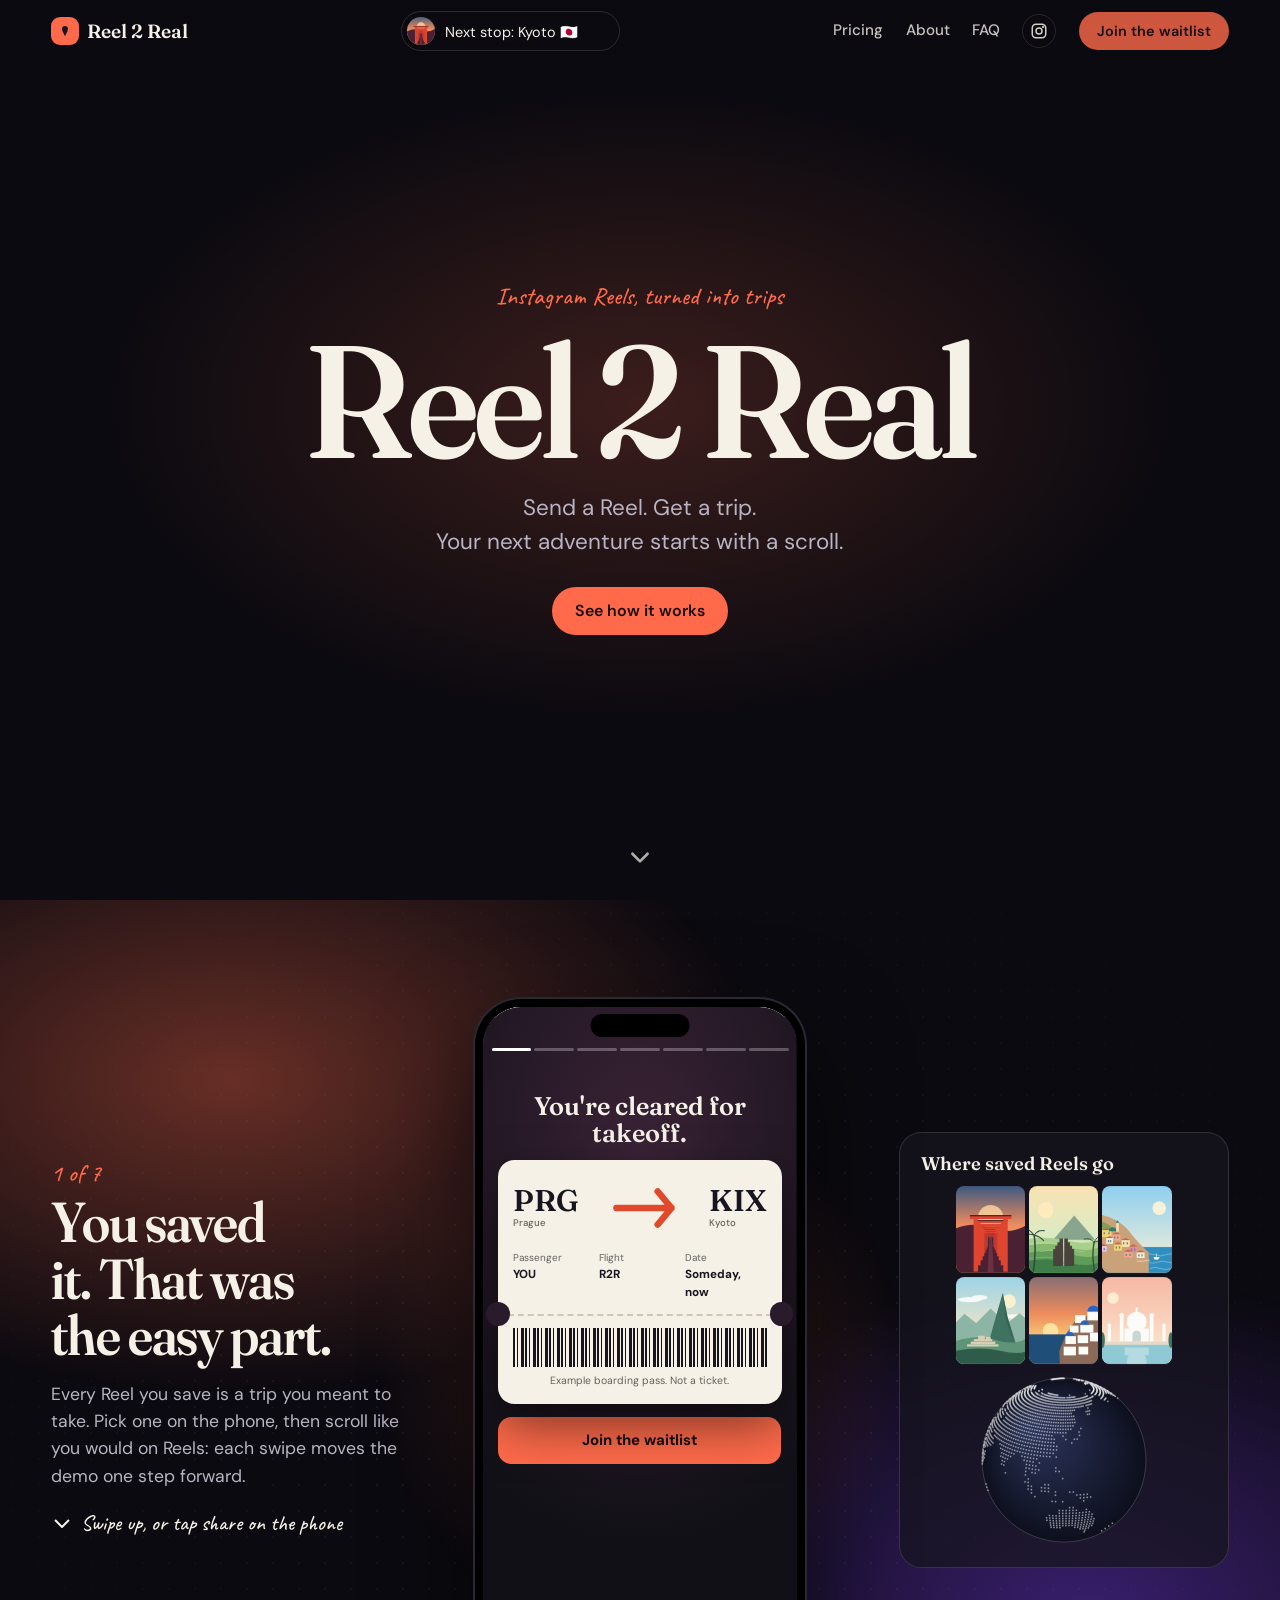
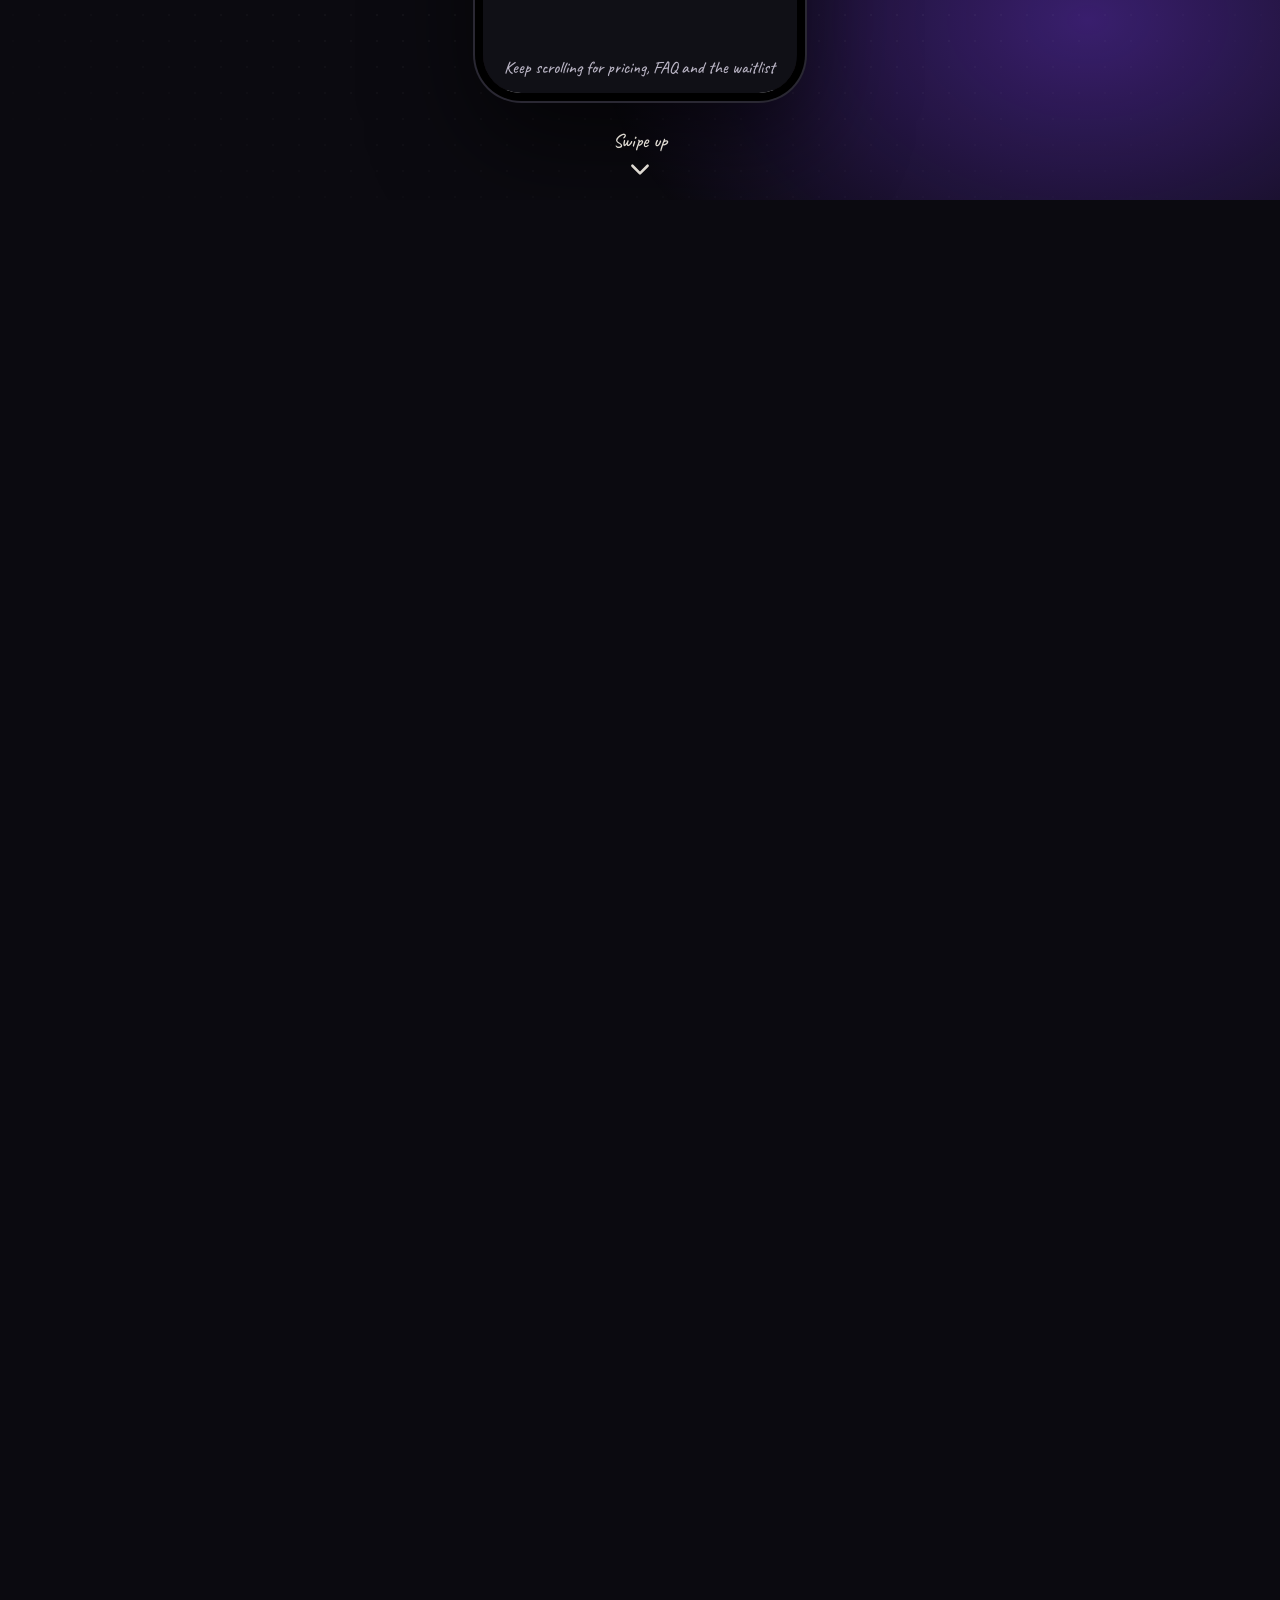
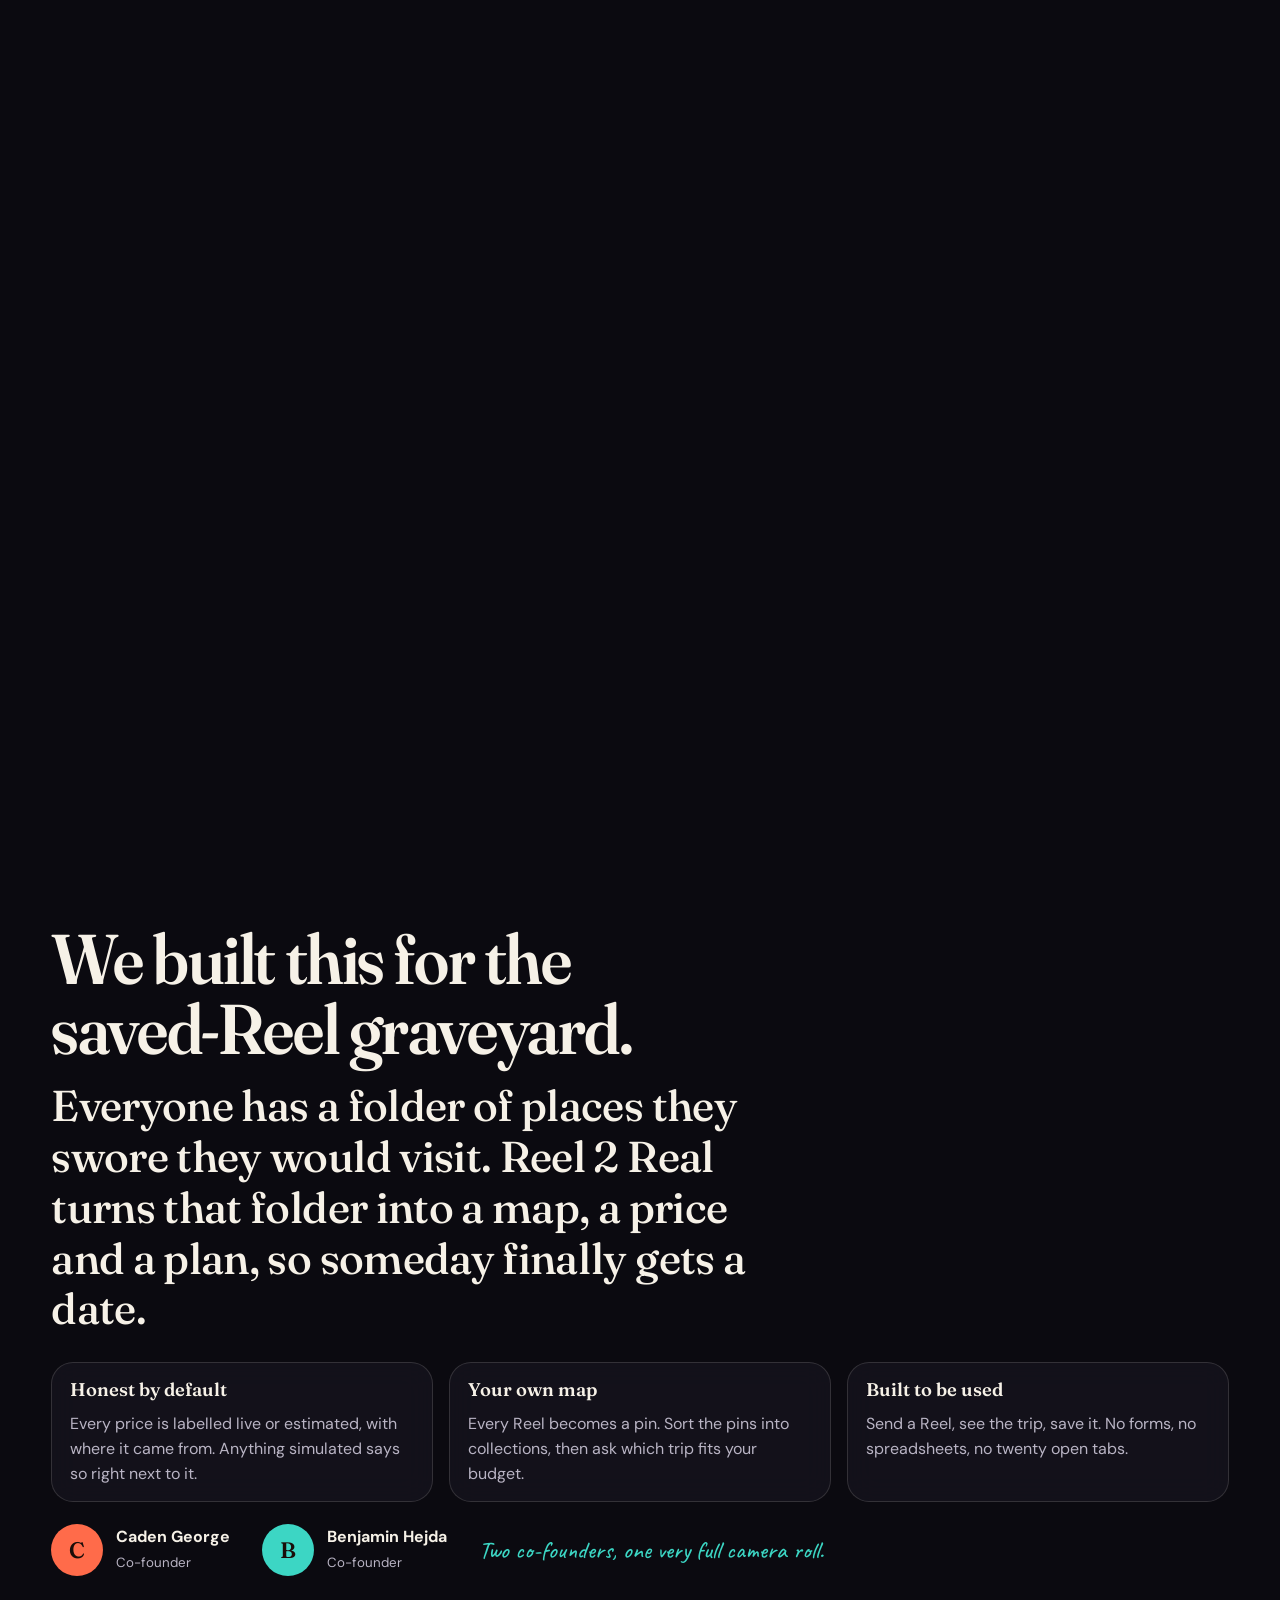
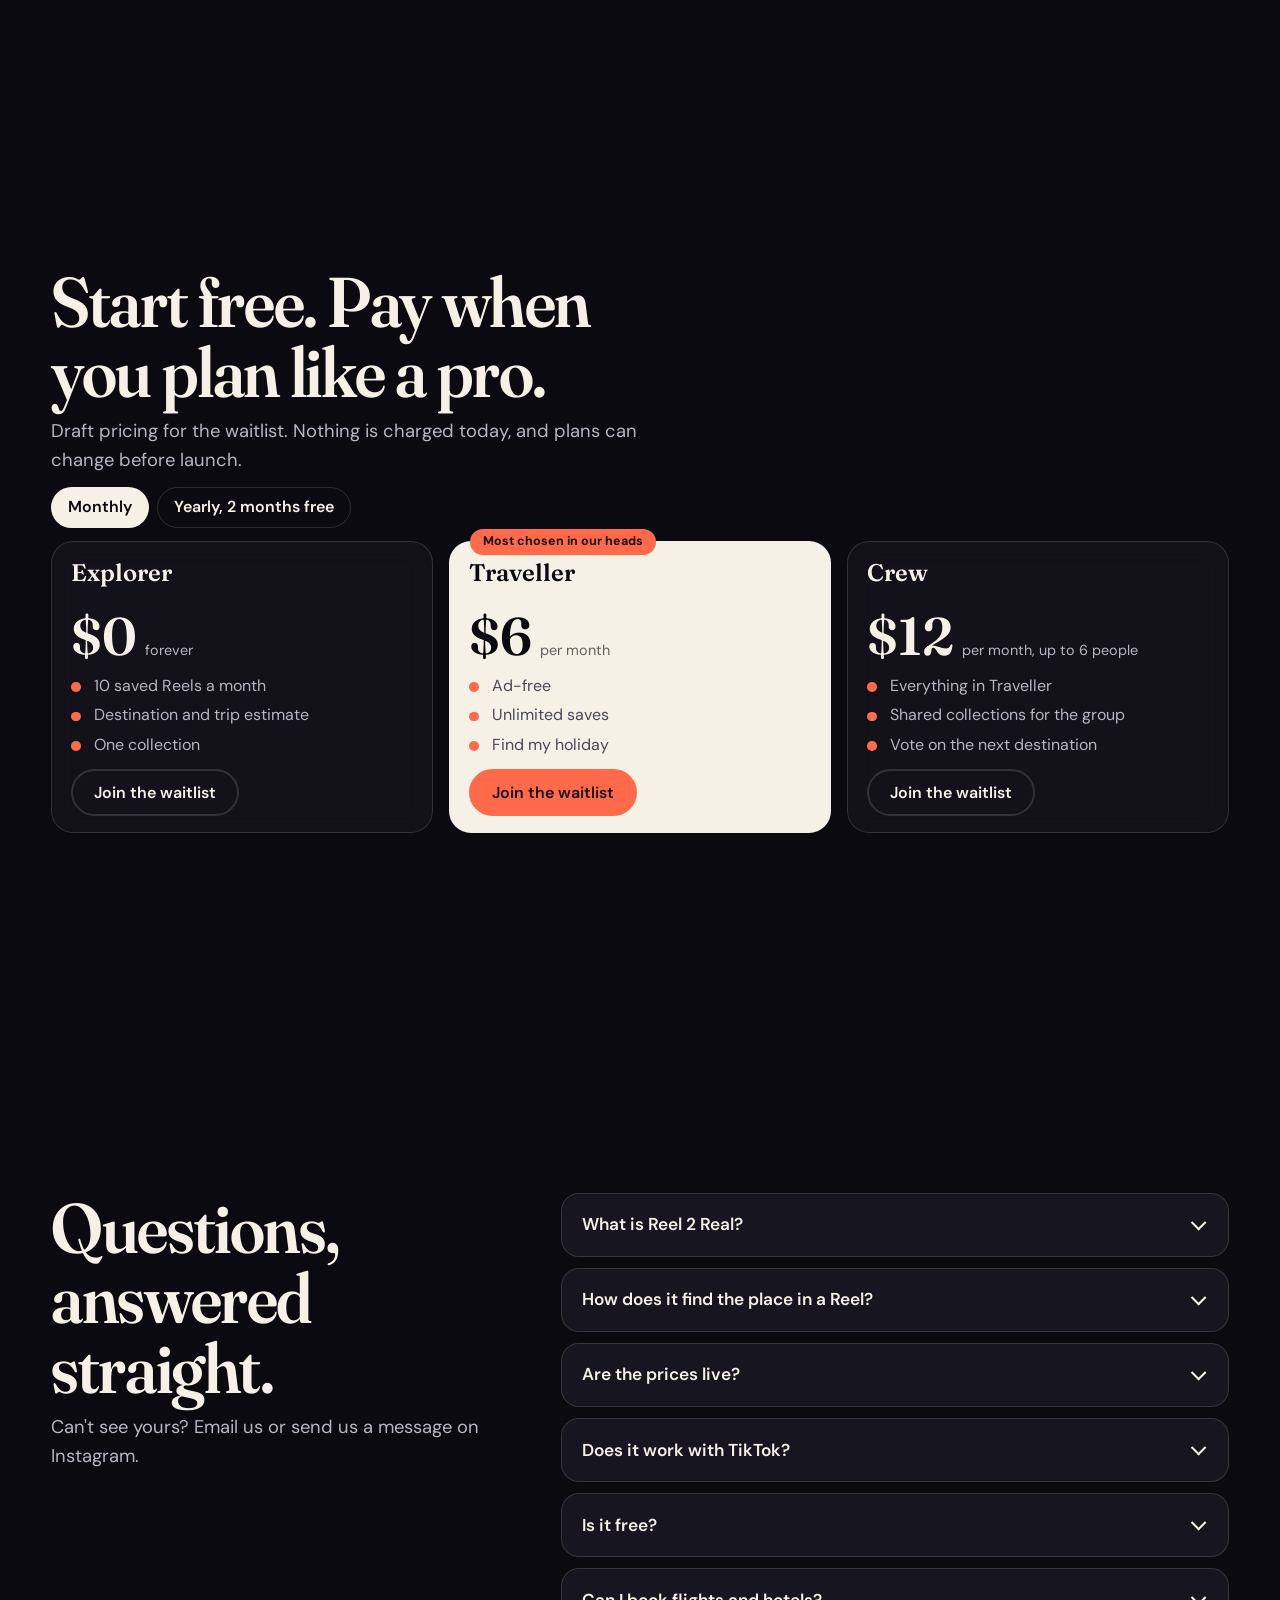
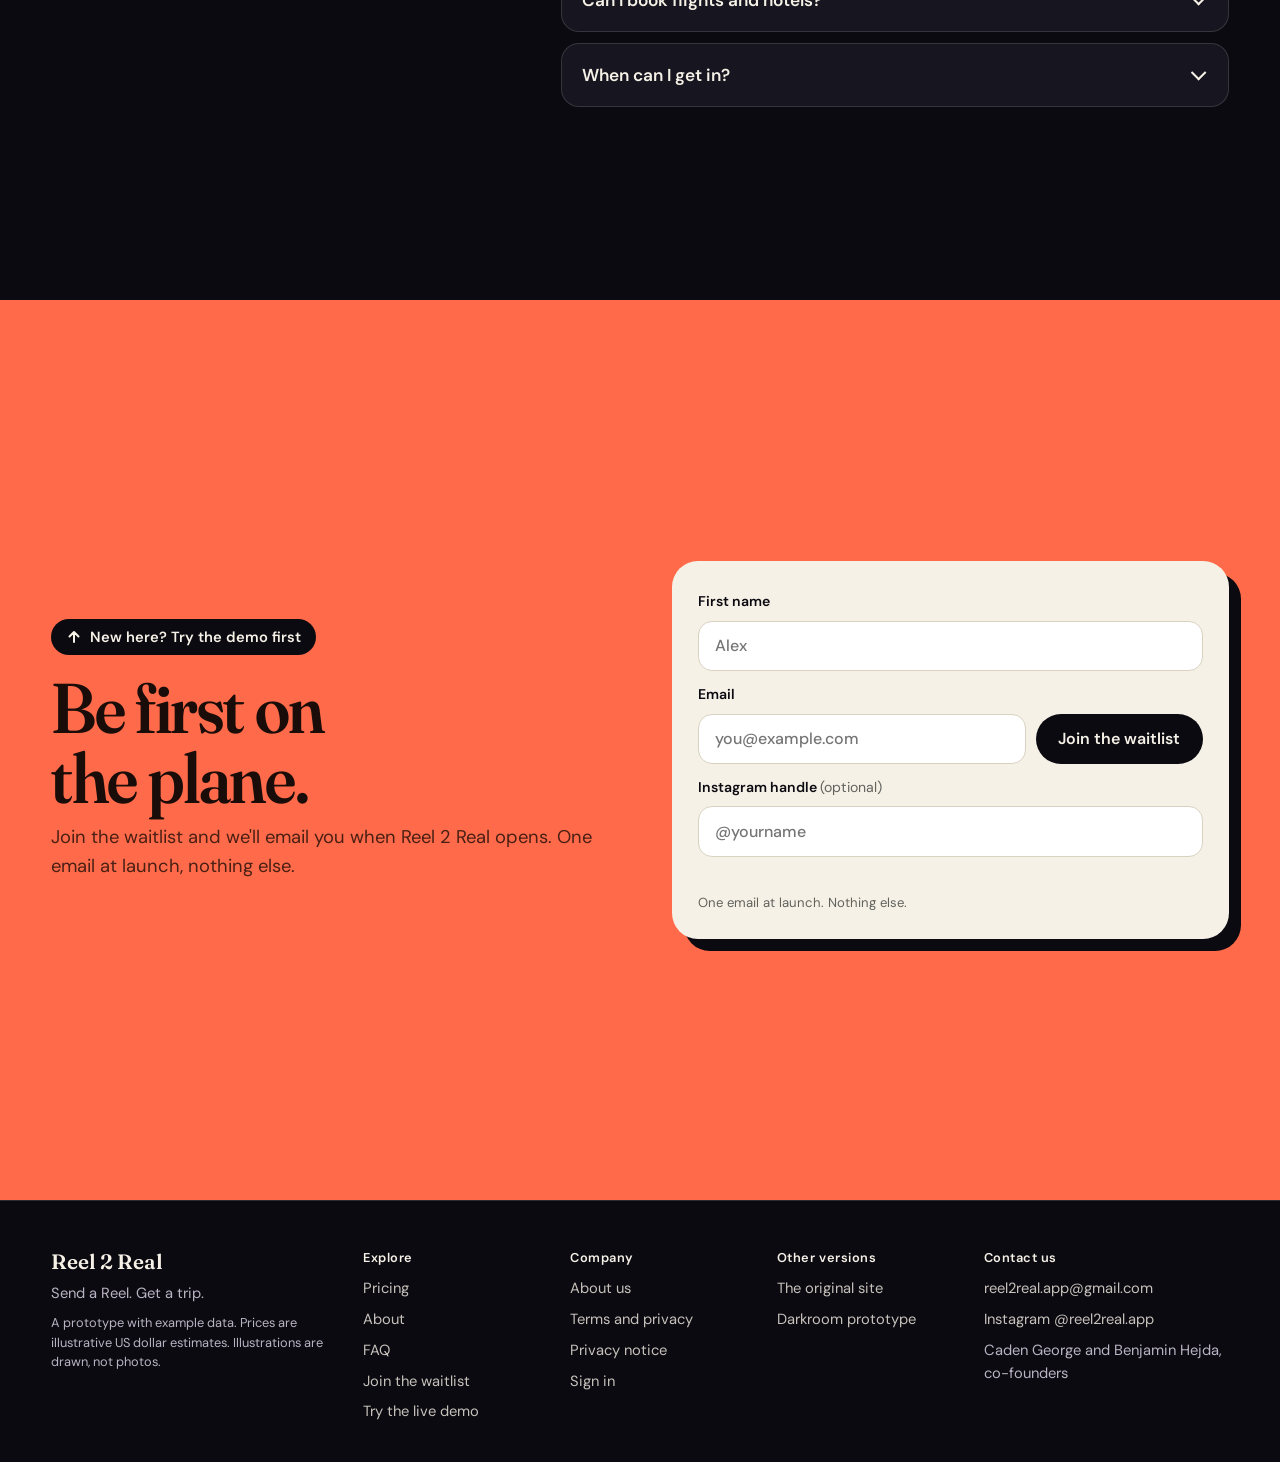
==== commit 87ee29e5: "feat: 'Try the demo first' link on the waitlist section for visitors arriving from a shared link Co-" ====
--- a/index.html
+++ b/index.html
@@ -400,6 +400,10 @@
 .announce{position:fixed;left:50%;bottom:14px;transform:translateX(-50%);z-index:60;display:flex;gap:.7rem;align-items:center;max-width:min(92vw,34rem);padding:.6rem .6rem .6rem 1rem;border-radius:99px;background:rgba(23,21,31,.92);border:1px solid var(--line);color:var(--paper);font-size:.9rem;line-height:1.3;backdrop-filter:blur(8px)}
 .announce[hidden]{display:none}
 .announce button{flex:none;width:28px;height:28px;border-radius:50%;border:0;background:rgba(246,241,231,.12);color:var(--paper);cursor:pointer}
+/* the waitlist is often opened straight from a shared link: this points back to the demo above it */
+.wlback{display:inline-flex;align-items:center;gap:.45rem;margin-bottom:1.1rem;padding:.5rem .95rem;border-radius:99px;background:var(--night);color:var(--paper);font:600 .92rem var(--body);text-decoration:none}
+.wlback:hover{background:#2a2730}.wlback:focus-visible{outline:2px solid var(--night);outline-offset:3px}
+.wlback svg{transition:transform .2s}.wlback:hover svg{transform:translateY(-2px)}
 </style>
 </head>
 <body data-s="0">
@@ -578,7 +582,7 @@
   </div></div>
 </section>
 
-<section class="sec wl" id="waitlist"><div class="wlin"><div><h2>Be first on the plane.</h2><p class="lead">Join the waitlist and we'll email you when Reel 2 Real opens. One email at launch, nothing else.</p></div>
+<section class="sec wl" id="waitlist"><div class="wlin"><div><a class="wlback" id="wlBack" href="#story"><svg width="16" height="16" viewBox="0 0 16 16" fill="none" stroke="currentColor" stroke-width="2" stroke-linecap="round" stroke-linejoin="round" aria-hidden="true"><path d="M8 13V3M3.5 7.5 8 3l4.5 4.5"/></svg>New here? Try the demo first</a><h2>Be first on the plane.</h2><p class="lead">Join the waitlist and we'll email you when Reel 2 Real opens. One email at launch, nothing else.</p></div>
   <div><form class="wlf" id="wlf" novalidate><label for="wln">First name</label><input id="wln" type="text" autocomplete="given-name" maxlength="60" placeholder="Alex"><label for="wle">Email</label><div class="wlrow"><input id="wle" type="email" inputmode="email" autocomplete="email" placeholder="you@example.com" required><button class="btn" type="submit">Join the waitlist</button></div><label for="wli">Instagram handle <span class="opt">(optional)</span></label><input id="wli" type="text" autocapitalize="none" autocomplete="off" maxlength="40" placeholder="@yourname"><input class="hp" type="text" name="website" id="wlhp" tabindex="-1" autocomplete="off" aria-hidden="true"><p class="wlerr" id="wlerr" role="alert"></p><p class="wlnote" id="wlnote"></p></form>
   <div class="wlok" id="wlok" hidden><span class="t"><svg width="34" height="34" fill="none" stroke="currentColor" stroke-width="3" stroke-linecap="round" stroke-linejoin="round"><use href="#i-check"/></svg></span><h3>You're on the list.</h3><p id="wlokp"></p><button type="button" class="btn line sm" id="wlagain" style="color:var(--night);border-color:var(--night)">Add another email</button></div></div></div></section>
 
@@ -1248,6 +1252,7 @@
   $('.wm').addEventListener('click', function (e) { e.preventDefault(); jump(0); try { history.replaceState(null, '', location.pathname); } catch (x) { /* file:// */ } });
   function intro() { if (hz) { jump(base()); pageTo(0); } else animateTo(base()); }
   $('#introGo').addEventListener('click', intro);
+  $('#wlBack').addEventListener('click', function (e) { e.preventDefault(); e.stopPropagation(); jump(base()); if (hz) pageTo(0); else { P = 0; onScroll(); } try { history.replaceState(null, '', location.pathname); } catch (x) { /* file:// */ } });
   $('#introCue').addEventListener('click', intro);
 
   /* ---------- header: a rotating destination ---------- */
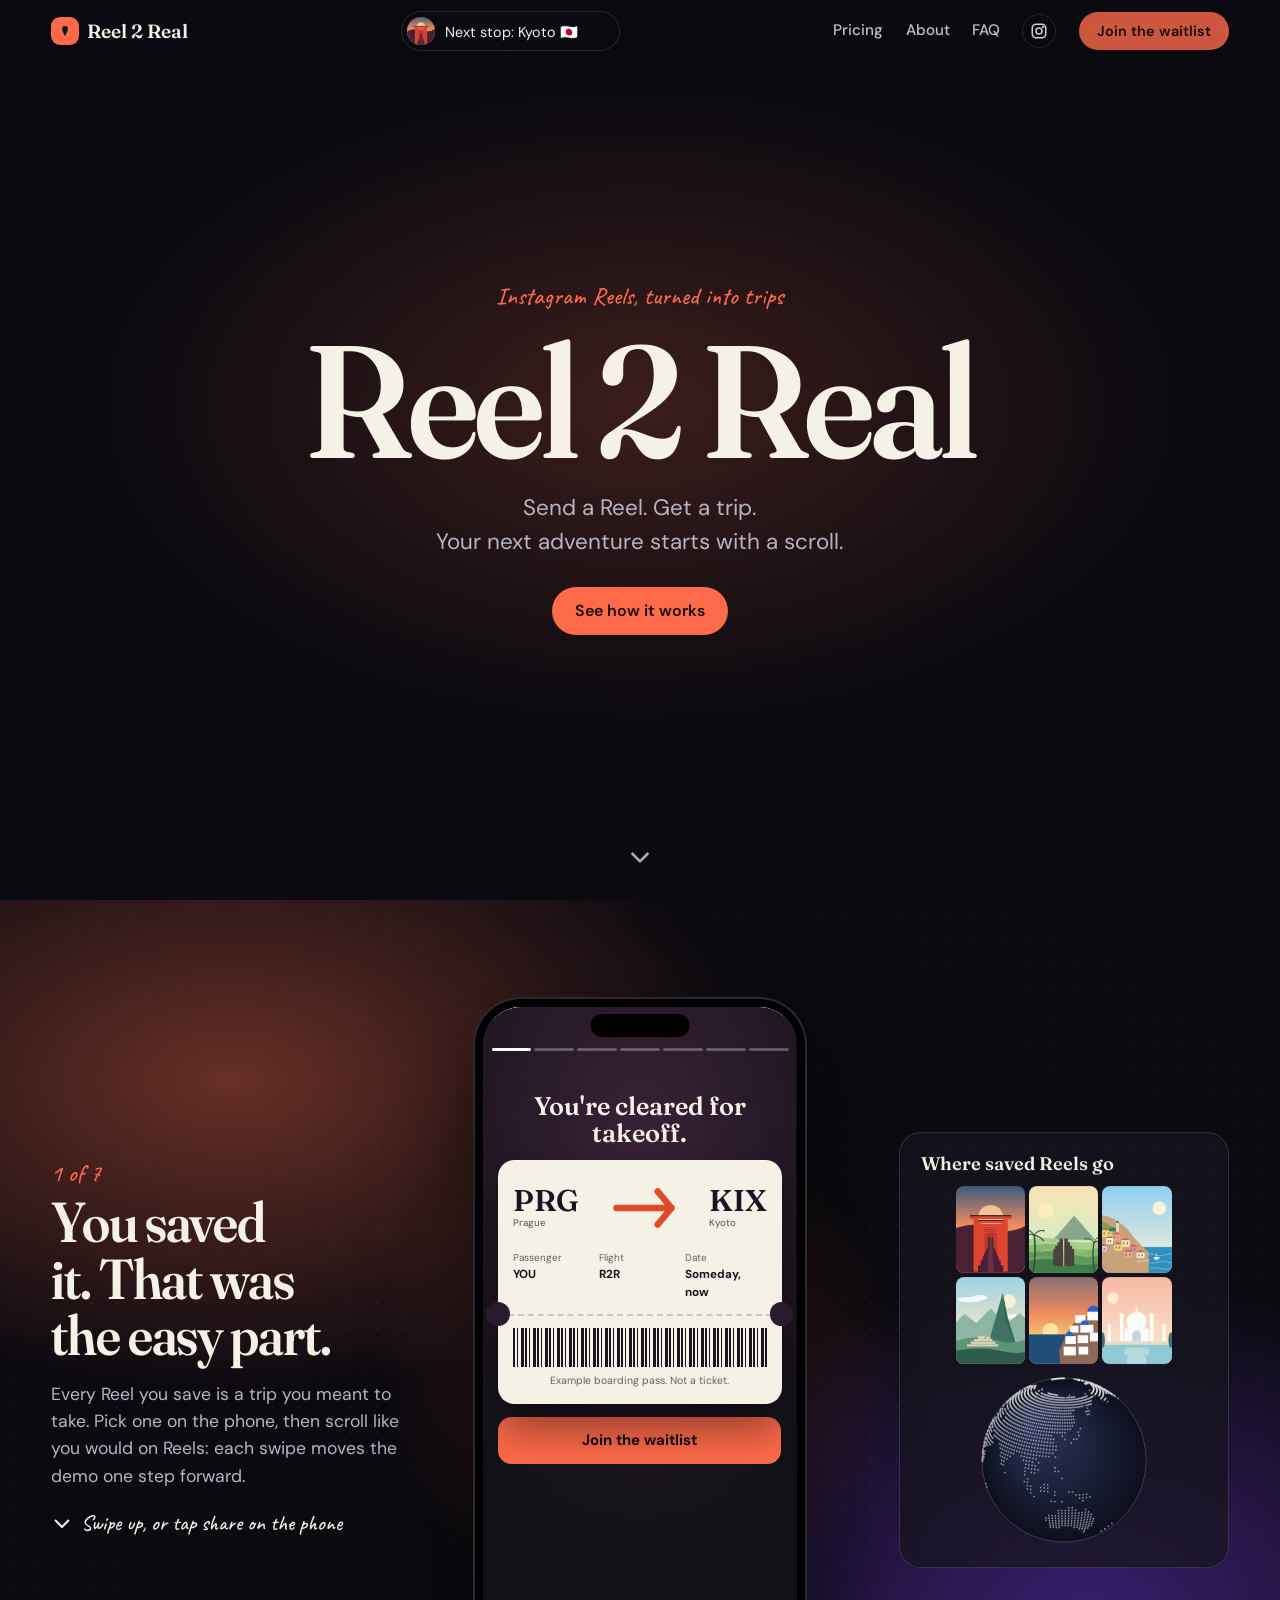
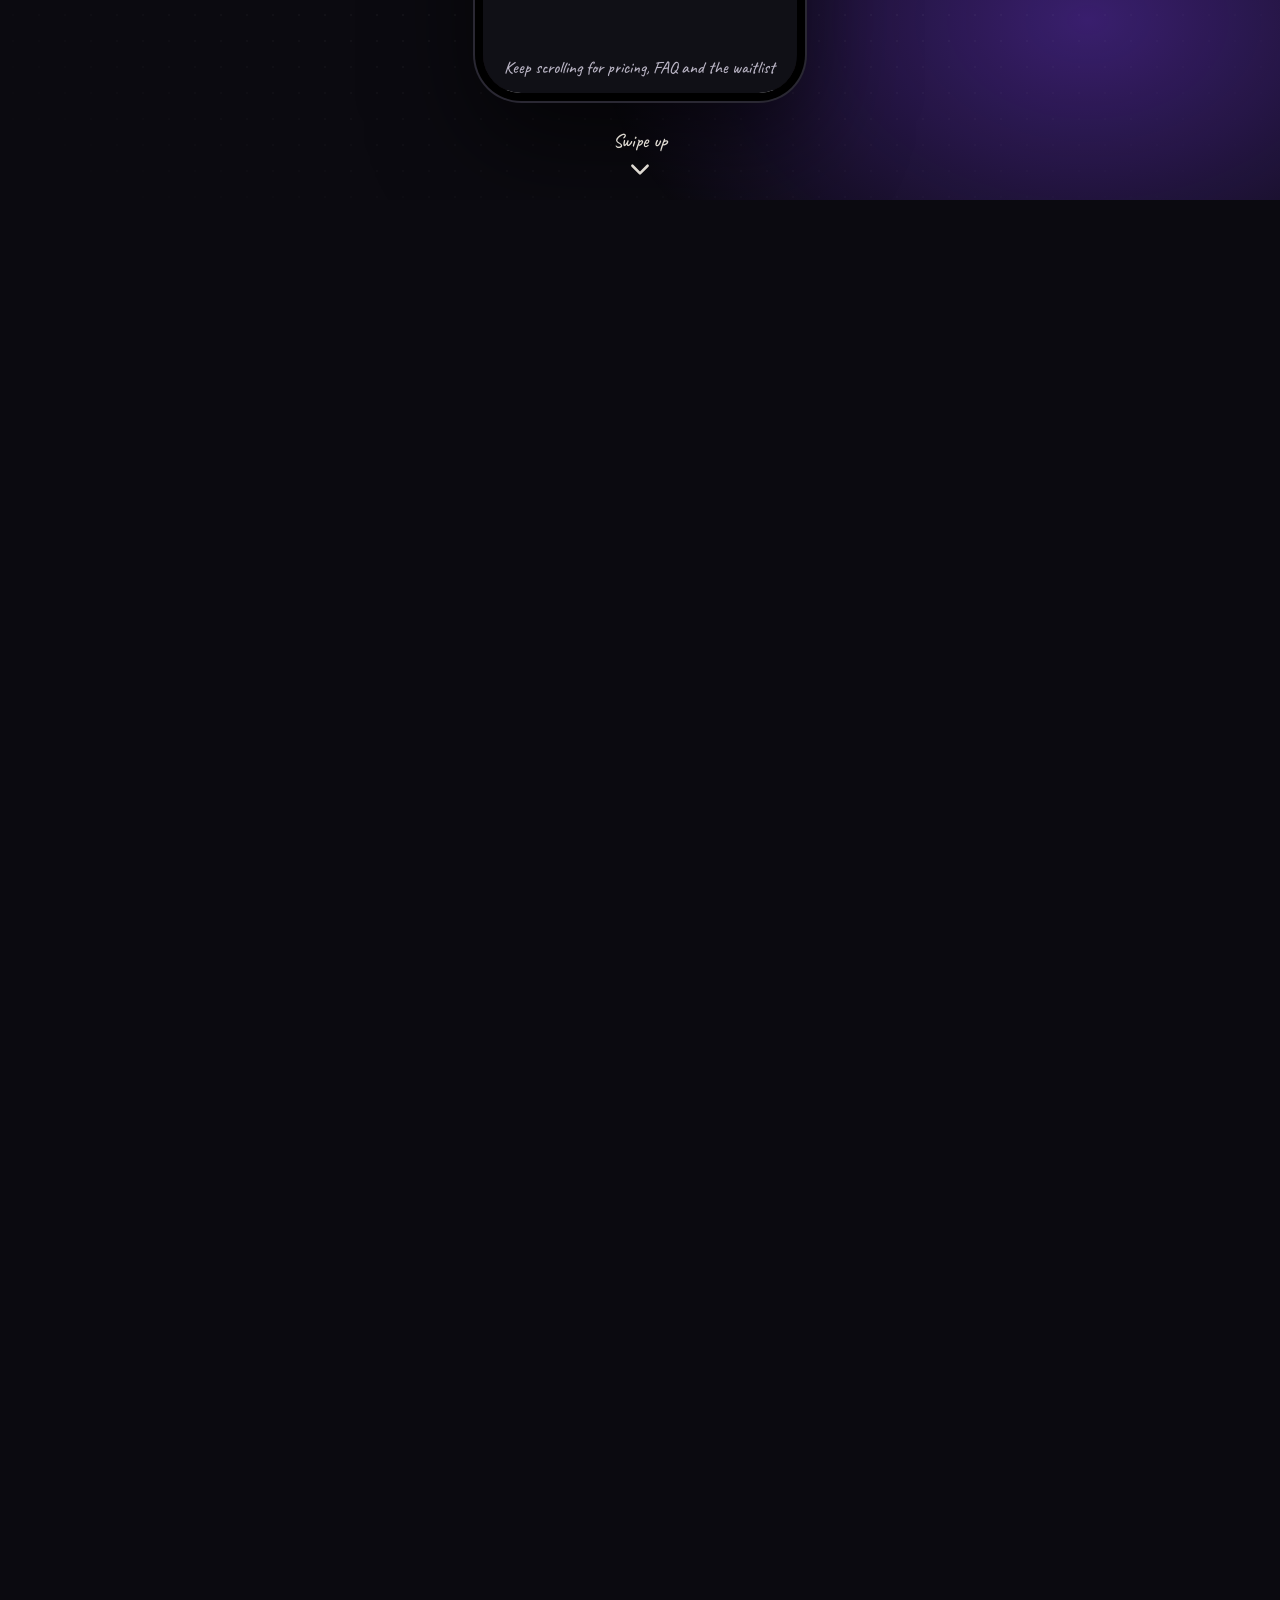
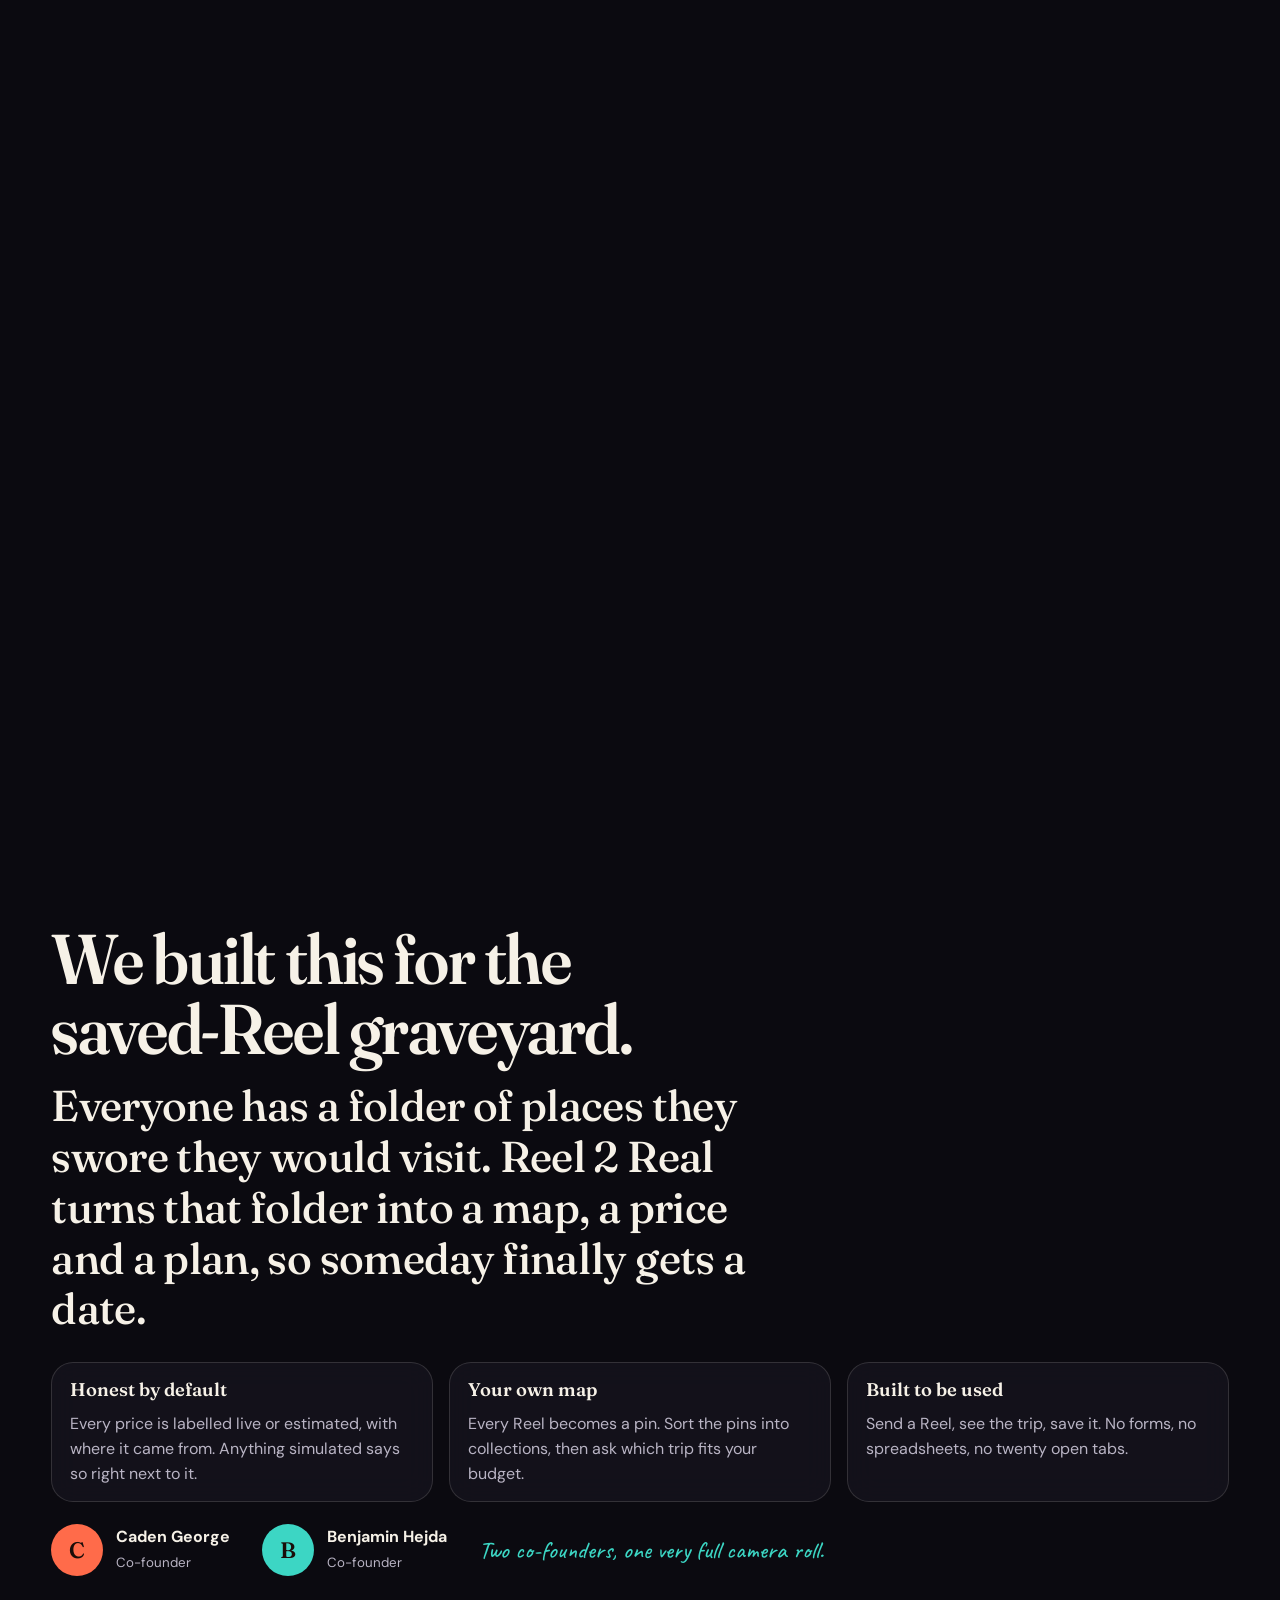
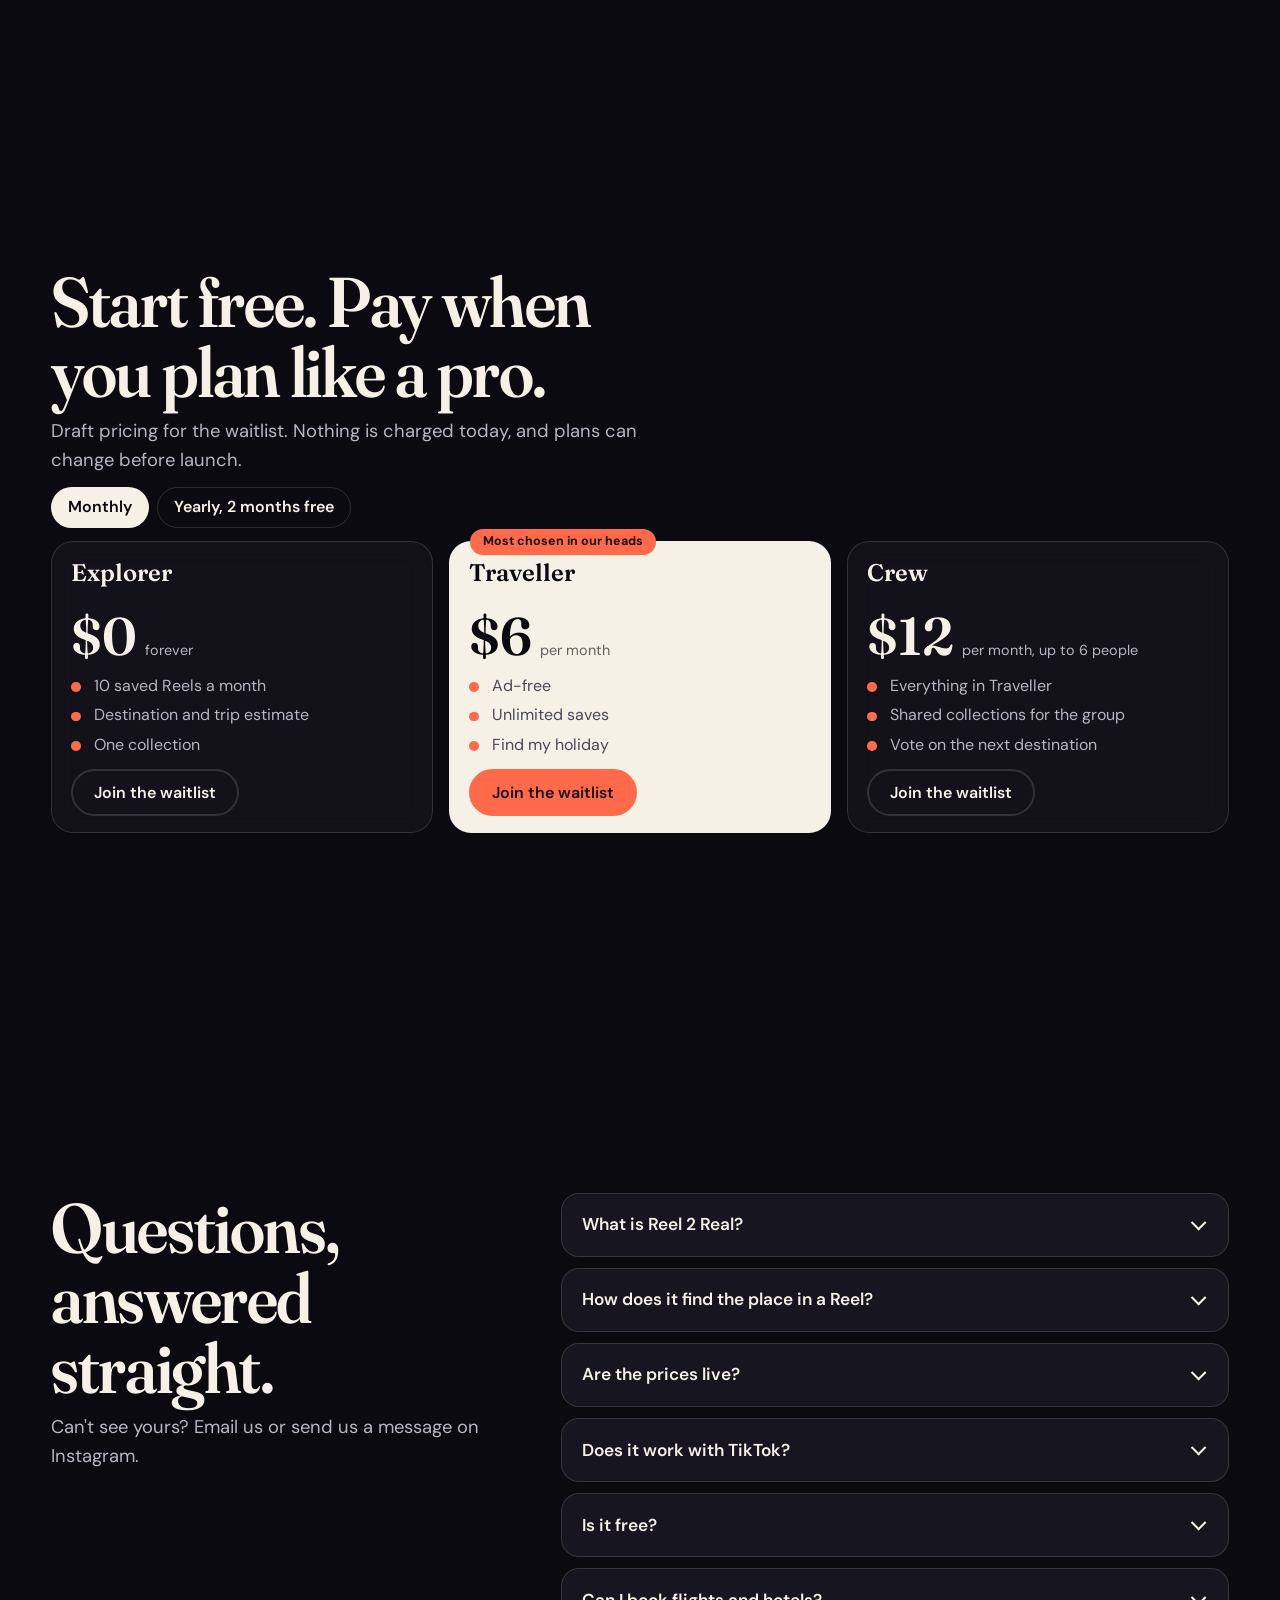
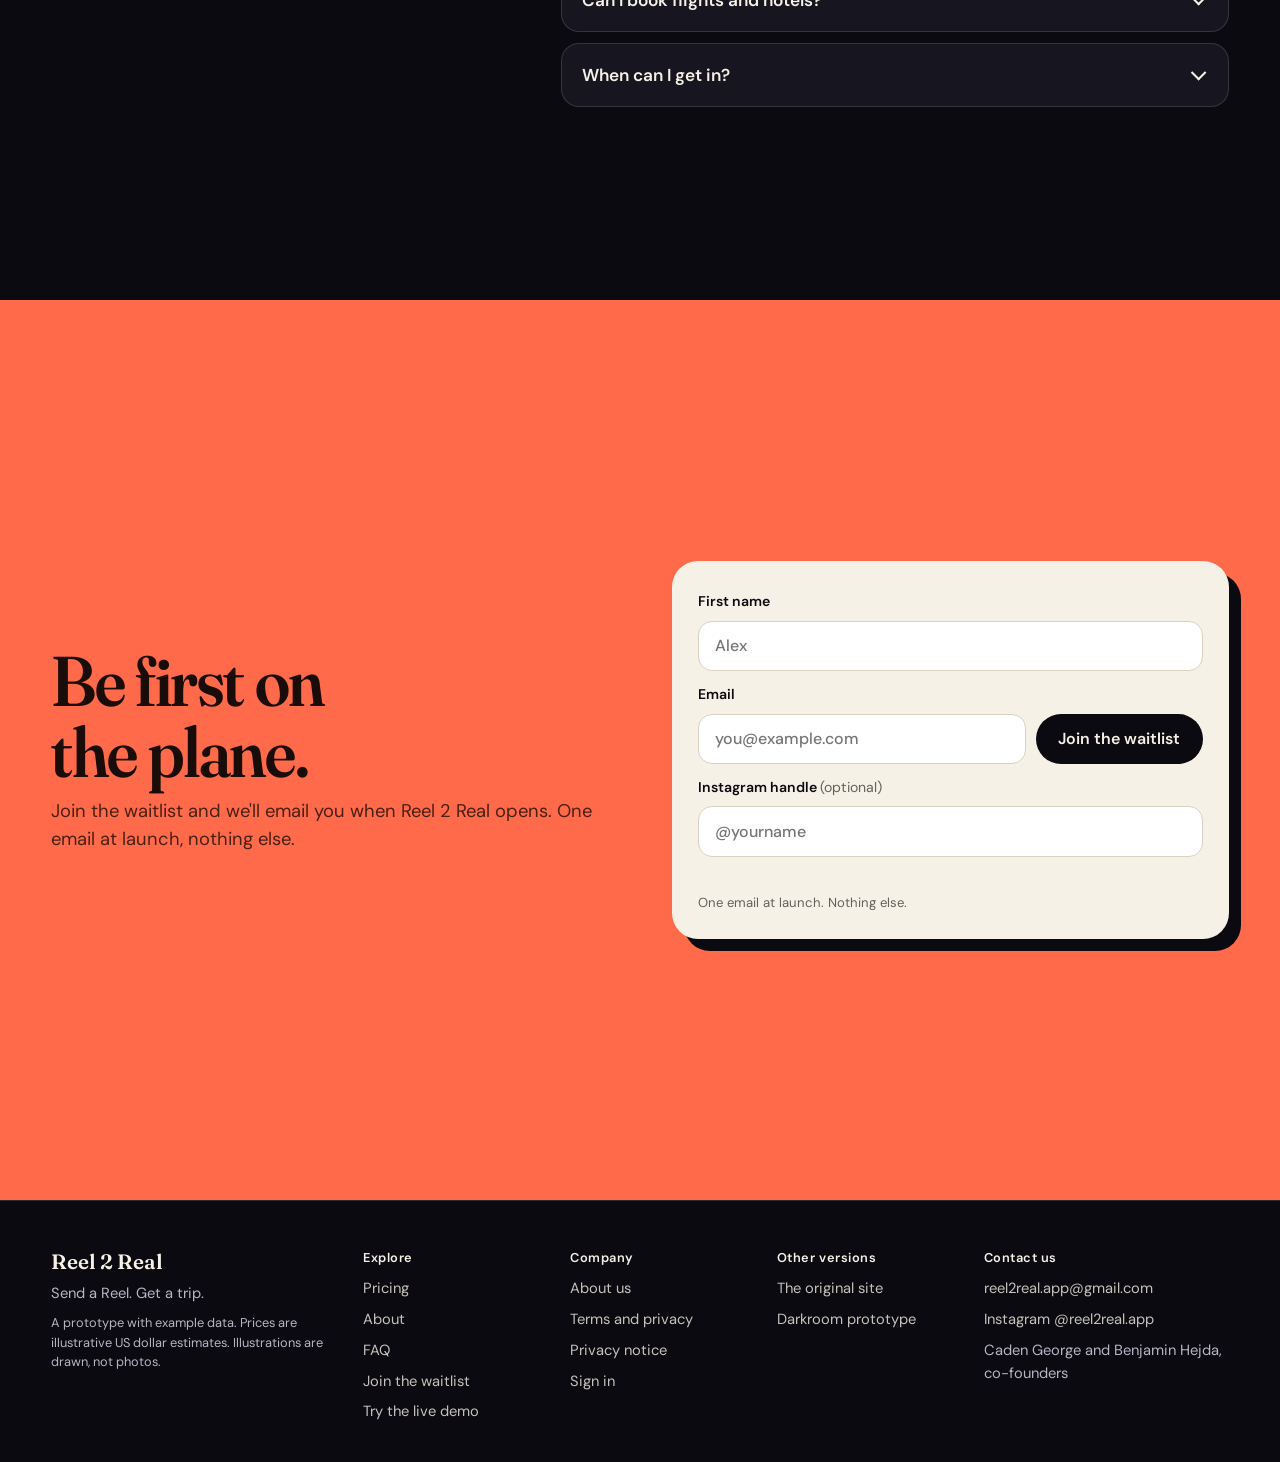
==== commit 1cc421f1: "feat: handwritten 'try the demo' note on the sign-up box, only for #waitlist visitors and new sign-u" ====
--- a/index.html
+++ b/index.html
@@ -400,10 +400,18 @@
 .announce{position:fixed;left:50%;bottom:14px;transform:translateX(-50%);z-index:60;display:flex;gap:.7rem;align-items:center;max-width:min(92vw,34rem);padding:.6rem .6rem .6rem 1rem;border-radius:99px;background:rgba(23,21,31,.92);border:1px solid var(--line);color:var(--paper);font-size:.9rem;line-height:1.3;backdrop-filter:blur(8px)}
 .announce[hidden]{display:none}
 .announce button{flex:none;width:28px;height:28px;border-radius:50%;border:0;background:rgba(246,241,231,.12);color:var(--paper);cursor:pointer}
-/* the waitlist is often opened straight from a shared link: this points back to the demo above it */
-.wlback{display:inline-flex;align-items:center;gap:.45rem;margin-bottom:1.1rem;padding:.5rem .95rem;border-radius:99px;background:var(--night);color:var(--paper);font:600 .92rem var(--body);text-decoration:none}
-.wlback:hover{background:#2a2730}.wlback:focus-visible{outline:2px solid var(--night);outline-offset:3px}
-.wlback svg{transition:transform .2s}.wlback:hover svg{transform:translateY(-2px)}
+/* handwritten note on the sign-up box, shown to people who arrived via the #waitlist link or have just joined */
+.wlbox{position:relative}
+.wlhint{position:absolute;z-index:2;right:-.4rem;top:-4.6rem;display:flex;align-items:flex-start;gap:.15rem;color:var(--night);font:700 1.75rem/1 var(--hand);text-decoration:none;rotate:-6deg;transform-origin:70% 100%;animation:wlpop .55s cubic-bezier(.3,1.6,.5,1) both,wlwig 4.2s 1.4s ease-in-out infinite}
+.wlhint[hidden]{display:none}
+.wlnt{background:var(--paper);padding:.45rem .8rem .5rem;border-radius:14px 14px 14px 4px;box-shadow:4px 4px 0 var(--night);text-align:left}
+.wlna{flex:none;margin-top:-.6rem}
+.wlhint:hover .wlnt,.wlhint:focus-visible .wlnt{background:#fff}
+.wlhint:focus-visible{outline:2px solid var(--night);outline-offset:4px;border-radius:14px}
+@keyframes wlpop{from{opacity:0;scale:.4}to{opacity:1;scale:1}}
+@keyframes wlwig{0%,82%,100%{rotate:-6deg}86%{rotate:-1deg}90%{rotate:-10deg}94%{rotate:-4deg}}
+@media (max-width:899px){.wlbox{margin-top:4.6rem}.wlhint{right:.2rem;font-size:1.55rem}}
+@media (prefers-reduced-motion:reduce){.wlhint{animation:none}}
 </style>
 </head>
 <body data-s="0">
@@ -582,8 +590,8 @@
   </div></div>
 </section>
 
-<section class="sec wl" id="waitlist"><div class="wlin"><div><a class="wlback" id="wlBack" href="#story"><svg width="16" height="16" viewBox="0 0 16 16" fill="none" stroke="currentColor" stroke-width="2" stroke-linecap="round" stroke-linejoin="round" aria-hidden="true"><path d="M8 13V3M3.5 7.5 8 3l4.5 4.5"/></svg>New here? Try the demo first</a><h2>Be first on the plane.</h2><p class="lead">Join the waitlist and we'll email you when Reel 2 Real opens. One email at launch, nothing else.</p></div>
-  <div><form class="wlf" id="wlf" novalidate><label for="wln">First name</label><input id="wln" type="text" autocomplete="given-name" maxlength="60" placeholder="Alex"><label for="wle">Email</label><div class="wlrow"><input id="wle" type="email" inputmode="email" autocomplete="email" placeholder="you@example.com" required><button class="btn" type="submit">Join the waitlist</button></div><label for="wli">Instagram handle <span class="opt">(optional)</span></label><input id="wli" type="text" autocapitalize="none" autocomplete="off" maxlength="40" placeholder="@yourname"><input class="hp" type="text" name="website" id="wlhp" tabindex="-1" autocomplete="off" aria-hidden="true"><p class="wlerr" id="wlerr" role="alert"></p><p class="wlnote" id="wlnote"></p></form>
+<section class="sec wl" id="waitlist"><div class="wlin"><div><h2>Be first on the plane.</h2><p class="lead">Join the waitlist and we'll email you when Reel 2 Real opens. One email at launch, nothing else.</p></div>
+  <div class="wlbox"><a class="wlhint" id="wlBack" href="#story" hidden><span class="wlnt">psst… new here?<br>try the demo first!</span><svg class="wlna" width="46" height="52" viewBox="0 0 46 52" fill="none" stroke="currentColor" stroke-width="2.6" stroke-linecap="round" stroke-linejoin="round" aria-hidden="true"><path d="M8 48c4-14 10-28 28-40"/><path d="M24 7l12 1-3 12"/></svg></a><form class="wlf" id="wlf" novalidate><label for="wln">First name</label><input id="wln" type="text" autocomplete="given-name" maxlength="60" placeholder="Alex"><label for="wle">Email</label><div class="wlrow"><input id="wle" type="email" inputmode="email" autocomplete="email" placeholder="you@example.com" required><button class="btn" type="submit">Join the waitlist</button></div><label for="wli">Instagram handle <span class="opt">(optional)</span></label><input id="wli" type="text" autocapitalize="none" autocomplete="off" maxlength="40" placeholder="@yourname"><input class="hp" type="text" name="website" id="wlhp" tabindex="-1" autocomplete="off" aria-hidden="true"><p class="wlerr" id="wlerr" role="alert"></p><p class="wlnote" id="wlnote"></p></form>
   <div class="wlok" id="wlok" hidden><span class="t"><svg width="34" height="34" fill="none" stroke="currentColor" stroke-width="3" stroke-linecap="round" stroke-linejoin="round"><use href="#i-check"/></svg></span><h3>You're on the list.</h3><p id="wlokp"></p><button type="button" class="btn line sm" id="wlagain" style="color:var(--night);border-color:var(--night)">Add another email</button></div></div></div></section>
 
 <footer class="foot">
@@ -1252,6 +1260,8 @@
   $('.wm').addEventListener('click', function (e) { e.preventDefault(); jump(0); try { history.replaceState(null, '', location.pathname); } catch (x) { /* file:// */ } });
   function intro() { if (hz) { jump(base()); pageTo(0); } else animateTo(base()); }
   $('#introGo').addEventListener('click', intro);
+  // only for people who came in through a shared #waitlist link, or who have just joined
+  var wlb = $('#wlBack'); if (location.hash === '#waitlist') wlb.hidden = false;
   $('#wlBack').addEventListener('click', function (e) { e.preventDefault(); e.stopPropagation(); jump(base()); if (hz) pageTo(0); else { P = 0; onScroll(); } try { history.replaceState(null, '', location.pathname); } catch (x) { /* file:// */ } });
   $('#introCue').addEventListener('click', intro);
 
@@ -1321,7 +1331,7 @@
     if ($('#wlhp').value) { wer.textContent = ''; wf.hidden = true; wok.hidden = false; return; } // hidden trap field: bots fill it, people never see it
     wer.textContent = ''; var ig = $('#wli').value.trim().replace(/^@+/, ''), nm = $('#wln').value.trim();
     var rec = { name: nm, email: em, instagram: ig, source: 'main', at: new Date().toISOString() }, btn = $('button', wf); btn.disabled = true;
-    function done(sent) { btn.disabled = false; wf.hidden = true; wok.hidden = false; $('#wlokp').textContent = sent ? (nm ? nm + ', we' : 'We') + ' will email ' + em + ' when Reel 2 Real opens.' : 'Saved in this browser as ' + em + '. The waitlist is not connected yet, so nothing was sent.'; }
+    function done(sent) { btn.disabled = false; wf.hidden = true; wok.hidden = false; $('.wlnt', wlb).innerHTML = 'while you wait…<br>try the demo!'; wlb.hidden = false; $('#wlokp').textContent = sent ? (nm ? nm + ', we' : 'We') + ' will email ' + em + ' when Reel 2 Real opens.' : 'Saved in this browser as ' + em + '. The waitlist is not connected yet, so nothing was sent.'; }
     if (!WAITLIST_ENDPOINT) { store(rec); done(false); return; } // a local copy is kept only when nothing is sent anywhere
     /* a Google Apps Script web app only answers cross-origin posts opaquely, so success means the request was sent */
     fetch(WAITLIST_ENDPOINT, { method: 'POST', mode: 'no-cors', headers: { 'Content-Type': 'text/plain;charset=utf-8' }, body: JSON.stringify(rec) })
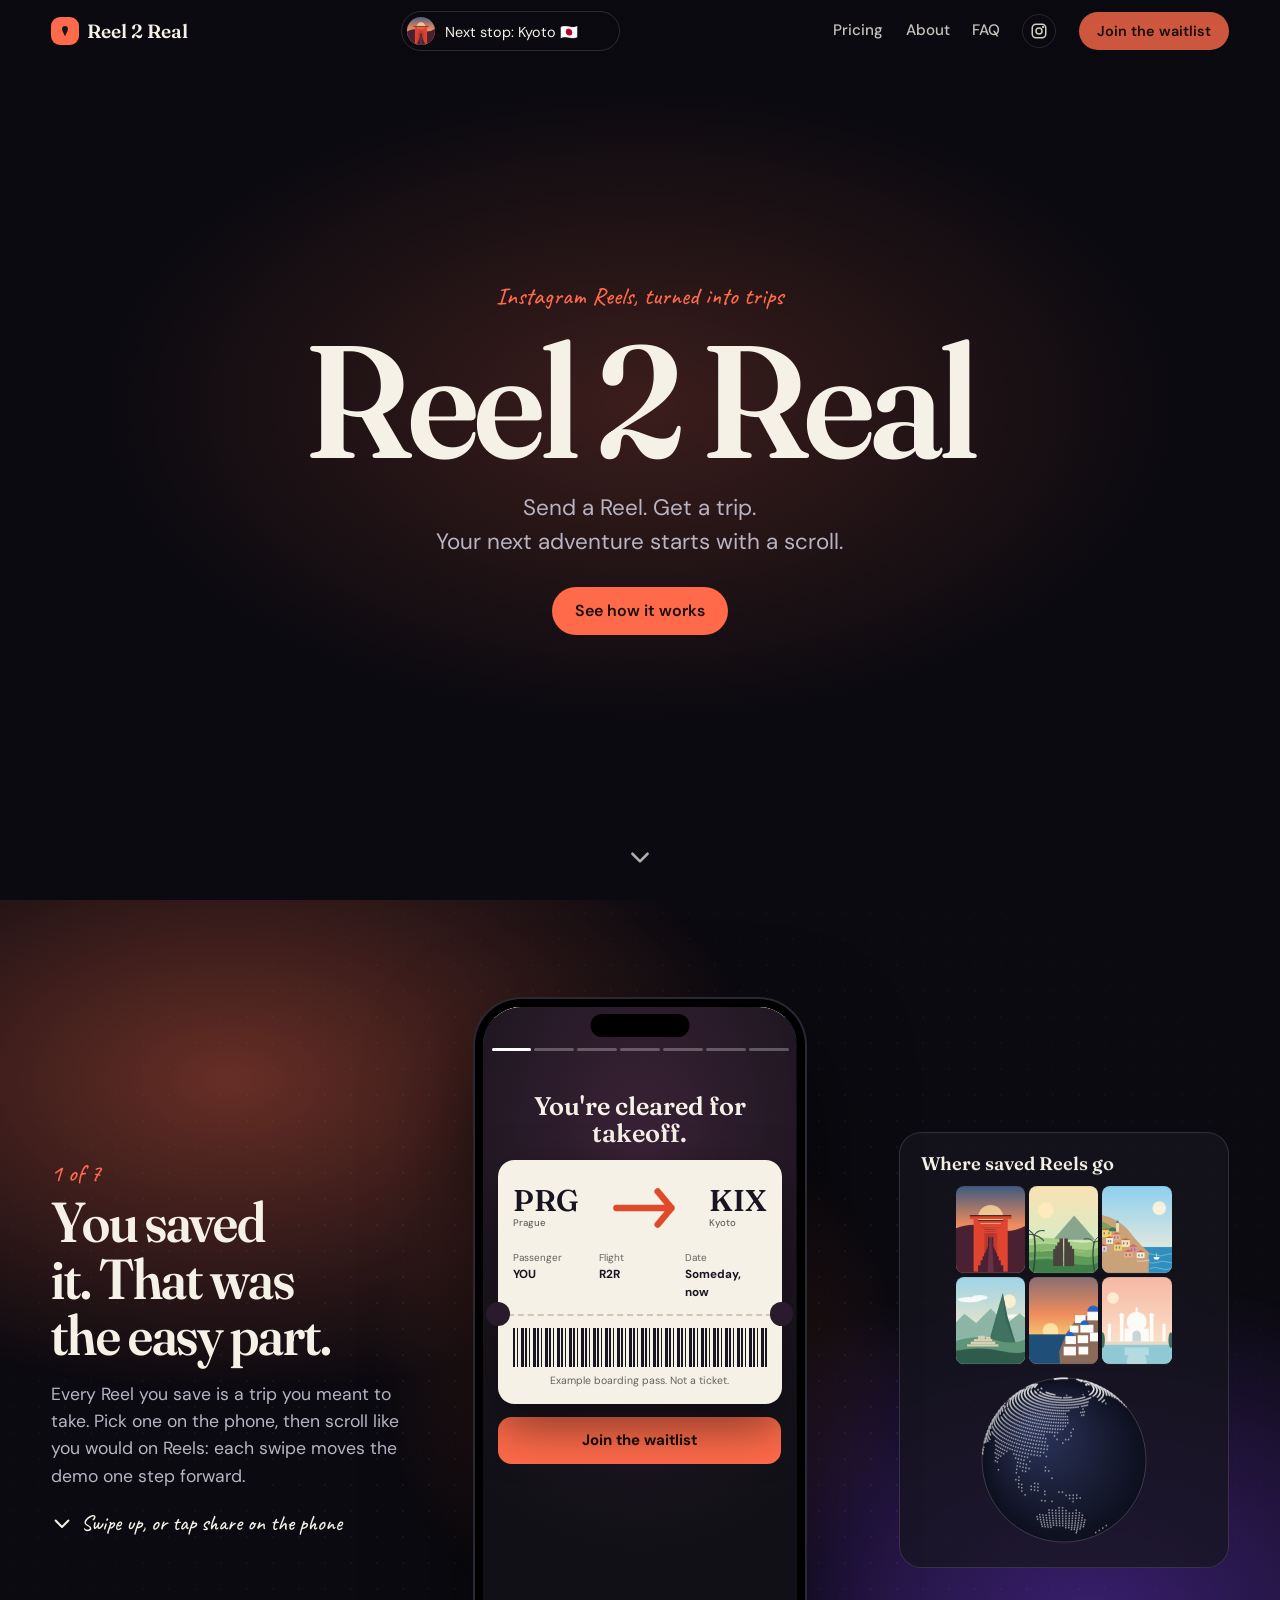
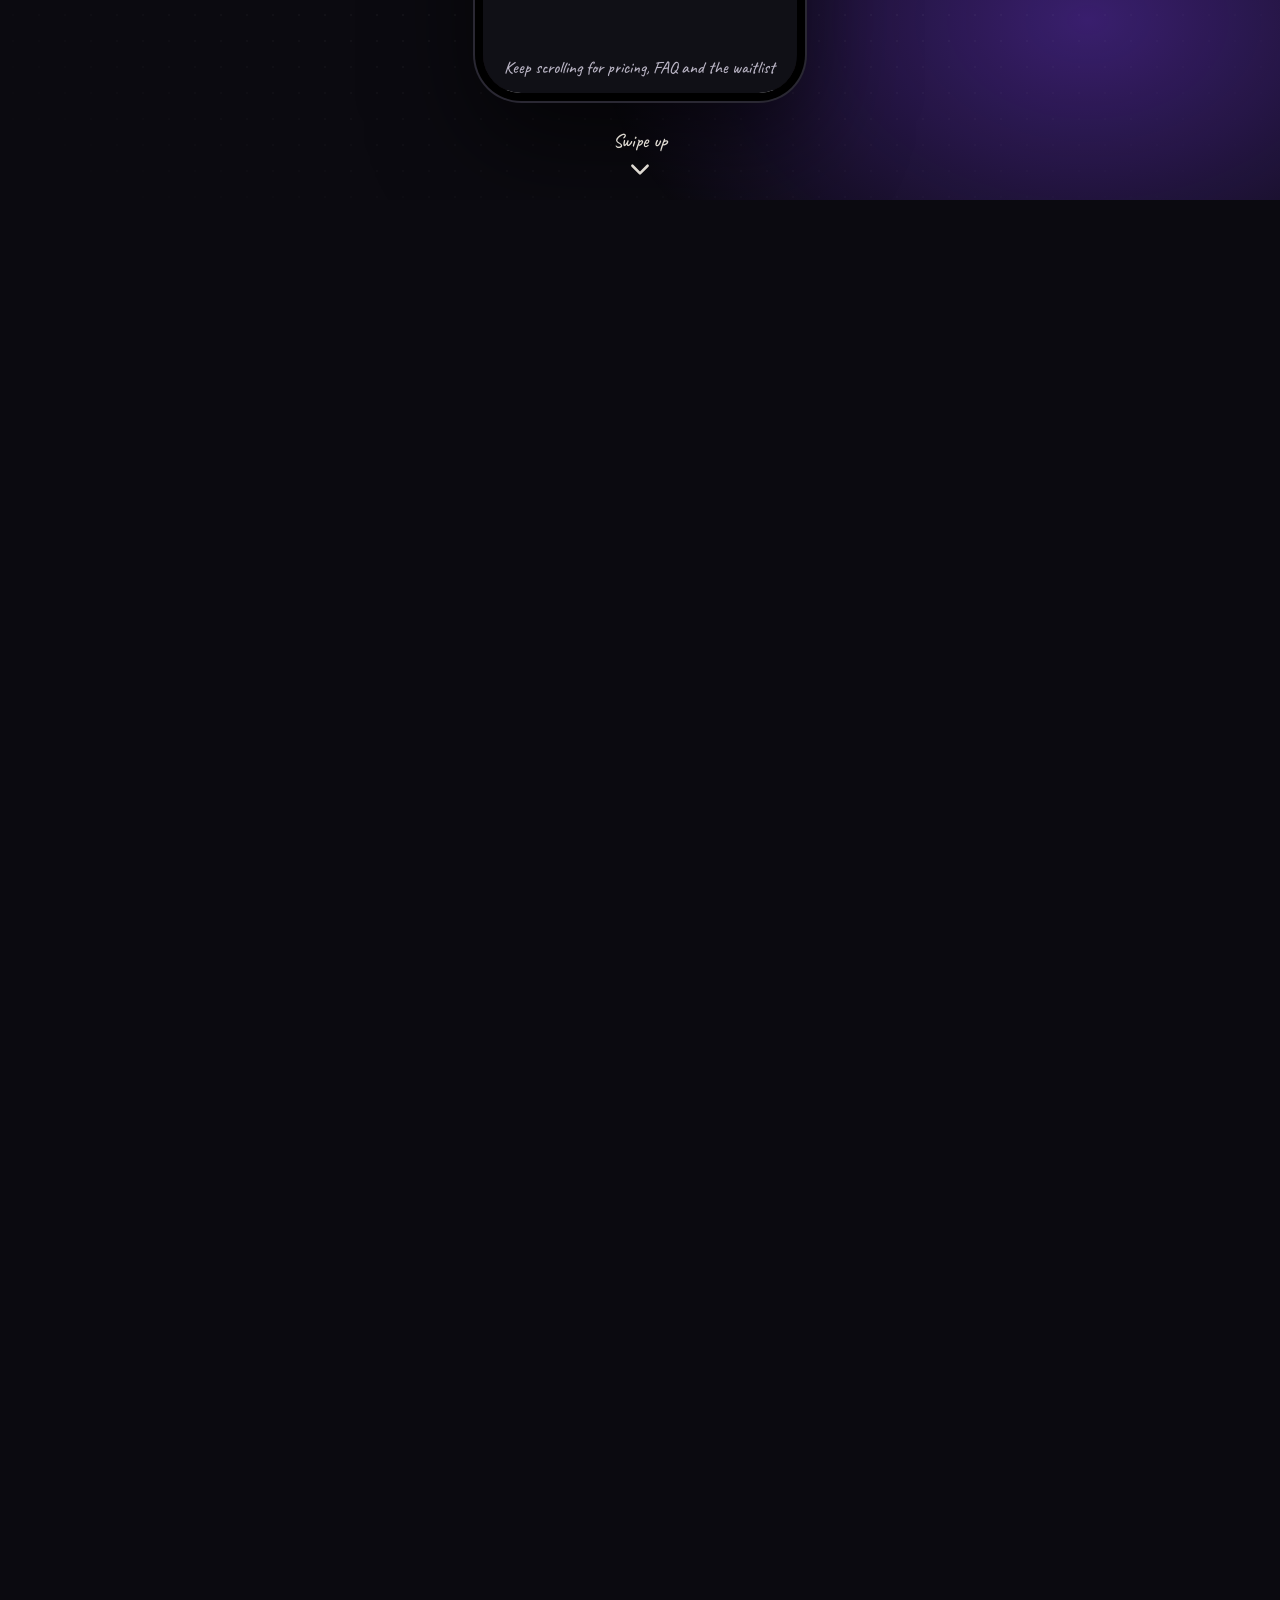
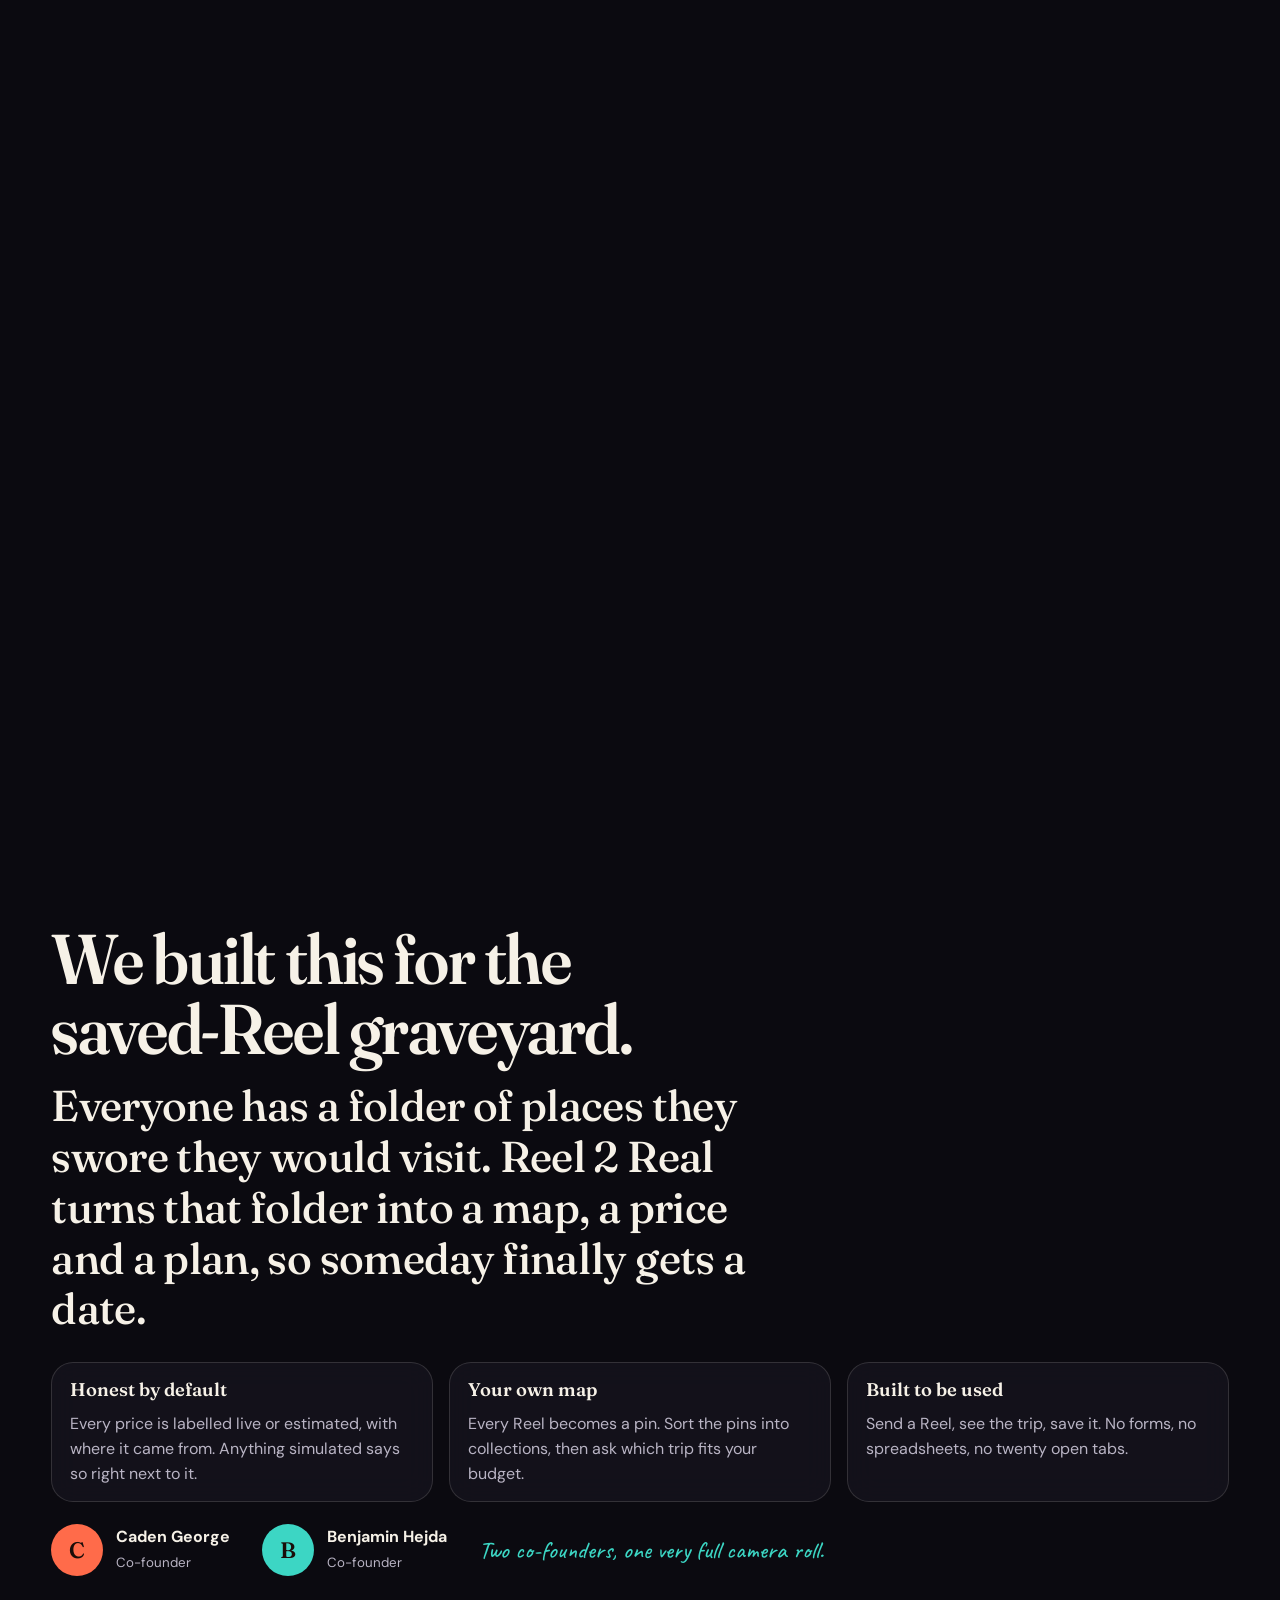
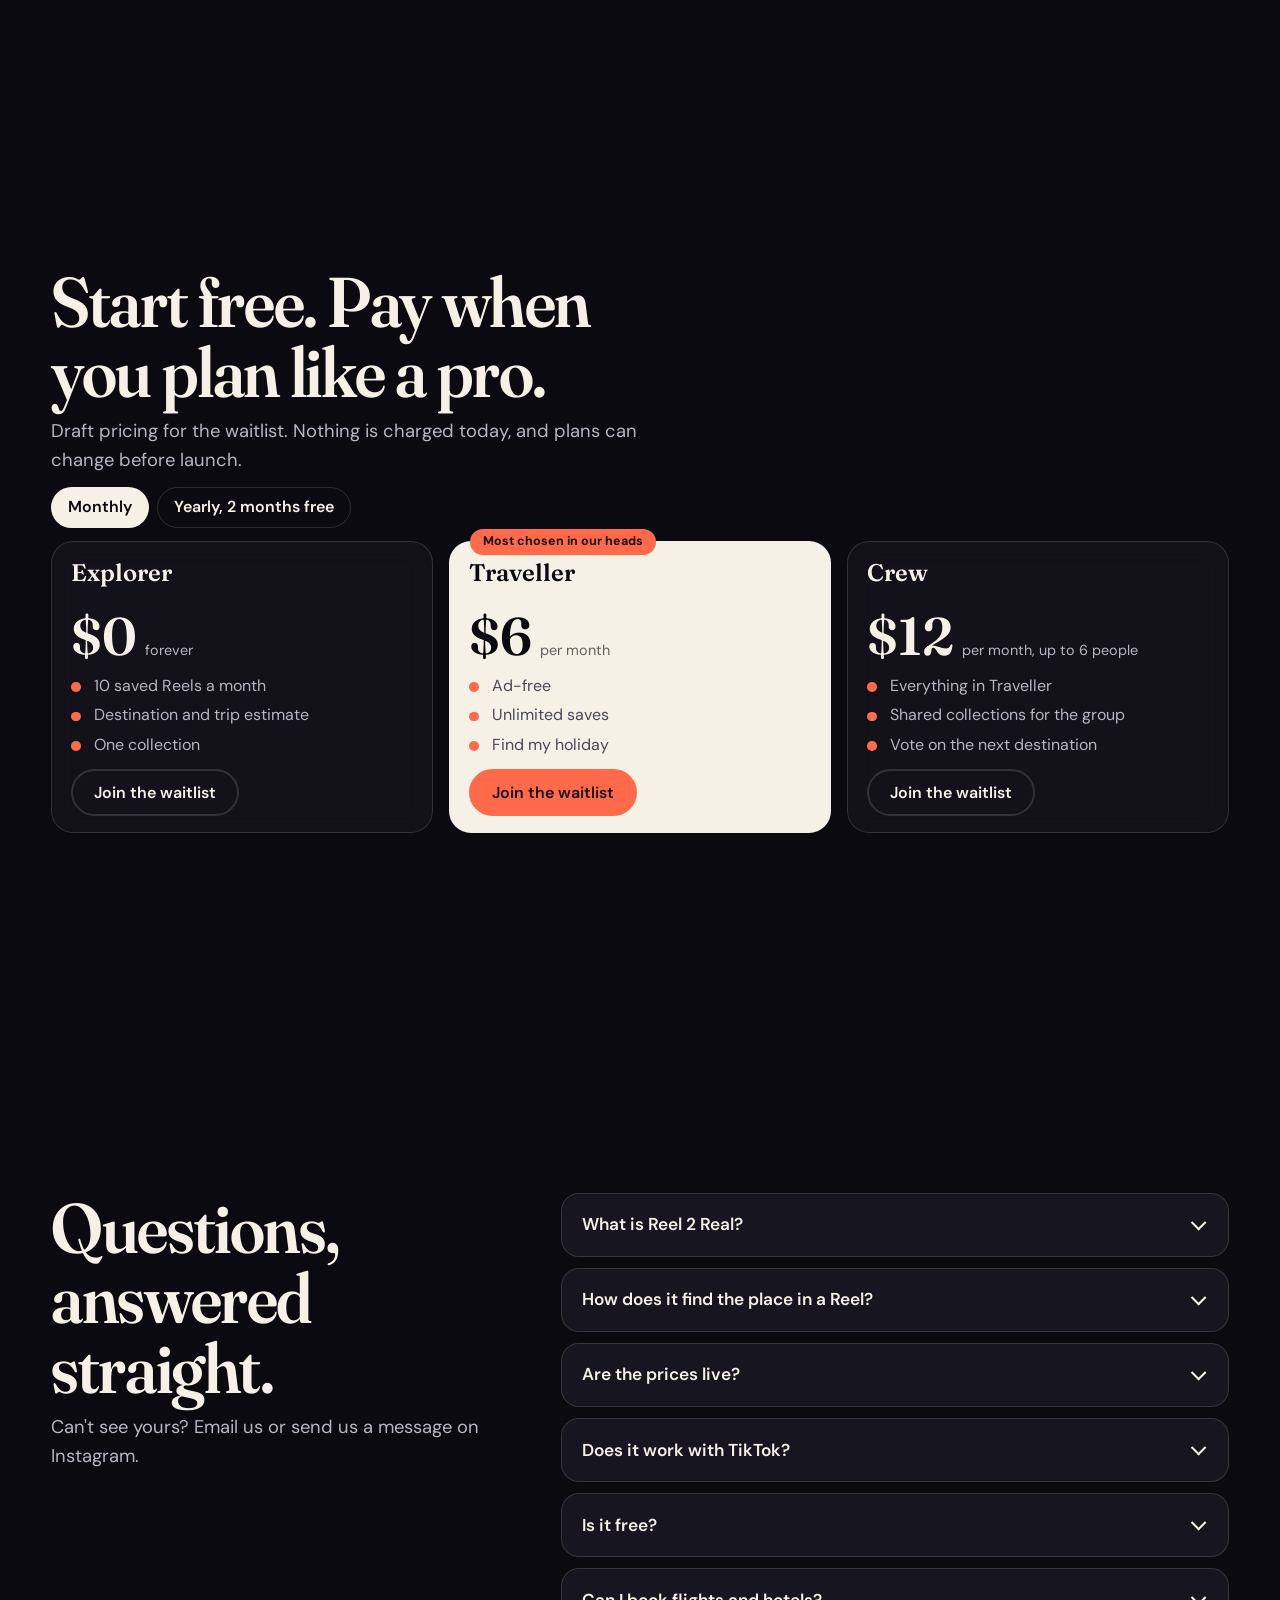
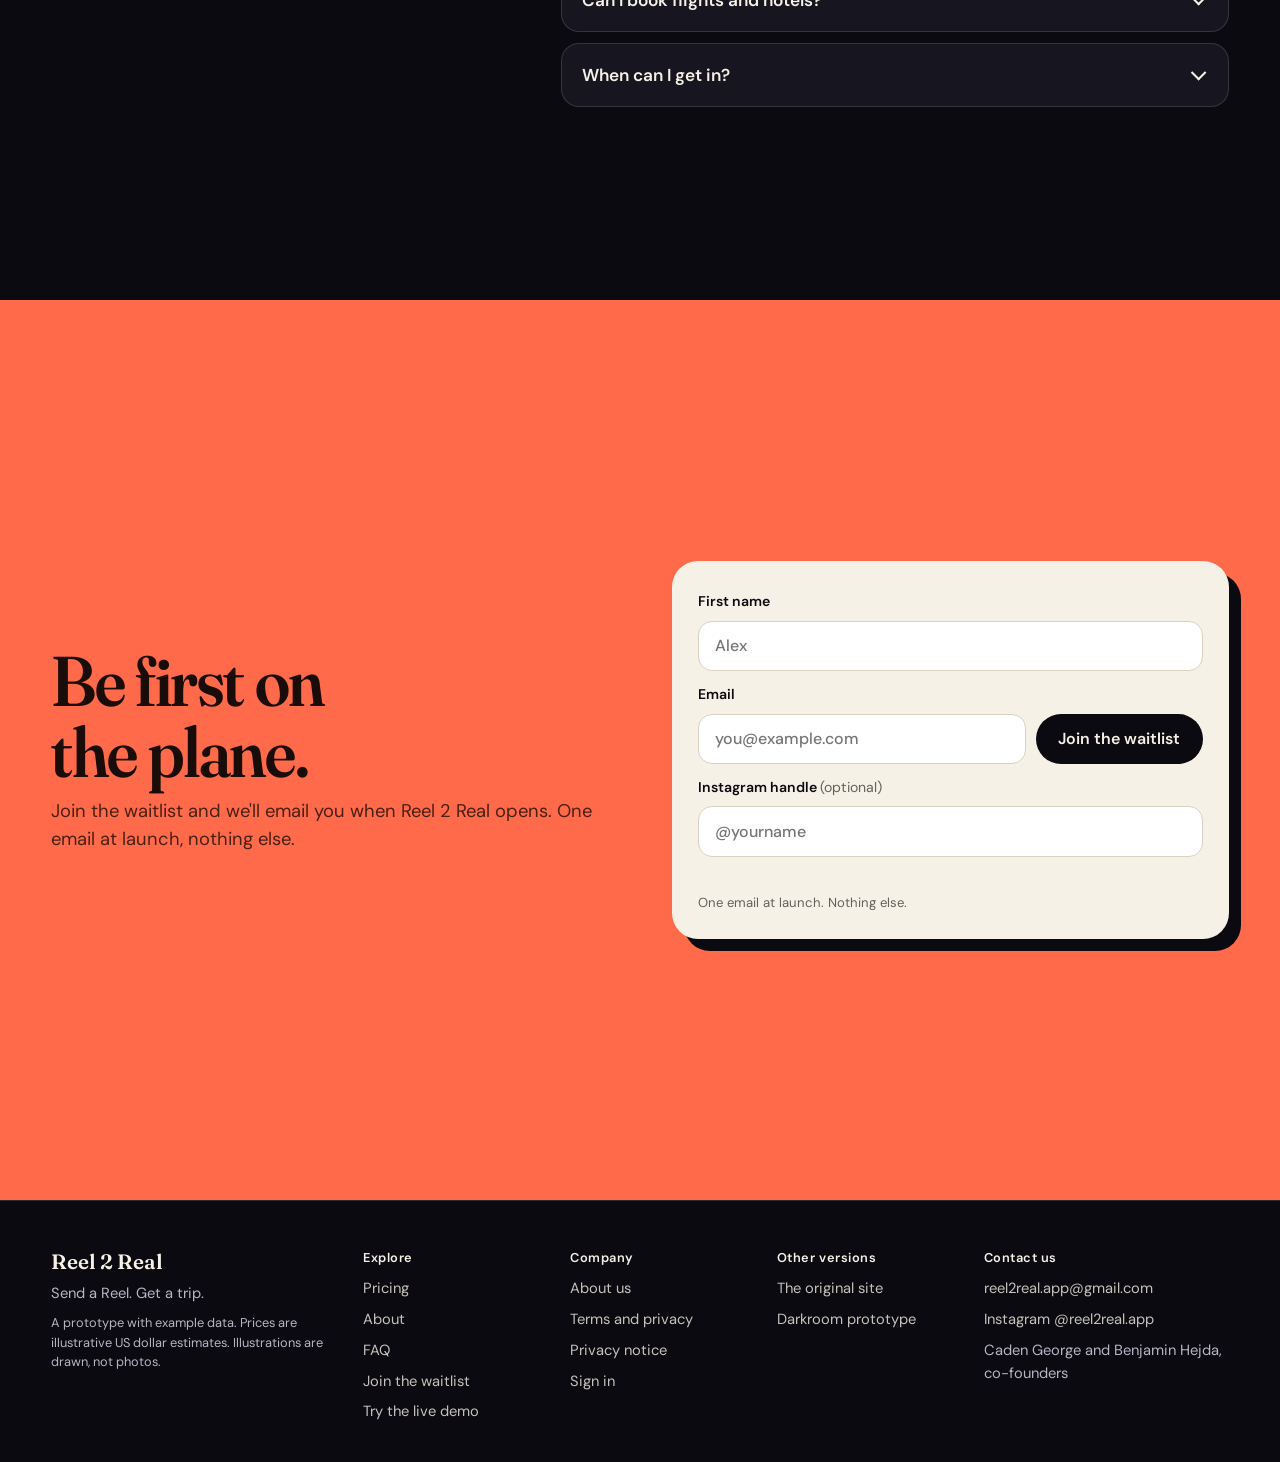
==== commit c460966d: "style: waitlist note as plain handwriting on the page background Co-Authored-By: Claude Opus 5.5 <no" ====
--- a/index.html
+++ b/index.html
@@ -402,11 +402,11 @@
 .announce button{flex:none;width:28px;height:28px;border-radius:50%;border:0;background:rgba(246,241,231,.12);color:var(--paper);cursor:pointer}
 /* handwritten note on the sign-up box, shown to people who arrived via the #waitlist link or have just joined */
 .wlbox{position:relative}
-.wlhint{position:absolute;z-index:2;right:-.4rem;top:-4.6rem;display:flex;align-items:flex-start;gap:.15rem;color:var(--night);font:700 1.75rem/1 var(--hand);text-decoration:none;rotate:-6deg;transform-origin:70% 100%;animation:wlpop .55s cubic-bezier(.3,1.6,.5,1) both,wlwig 4.2s 1.4s ease-in-out infinite}
+.wlhint{position:absolute;z-index:2;right:.4rem;top:-4.9rem;display:flex;align-items:flex-start;gap:.15rem;color:var(--night);font:700 1.75rem/1 var(--hand);text-decoration:none;rotate:-6deg;transform-origin:70% 100%;animation:wlpop .55s cubic-bezier(.3,1.6,.5,1) both,wlwig 4.2s 1.4s ease-in-out infinite}
 .wlhint[hidden]{display:none}
-.wlnt{background:var(--paper);padding:.45rem .8rem .5rem;border-radius:14px 14px 14px 4px;box-shadow:4px 4px 0 var(--night);text-align:left}
+.wlnt{text-align:left;padding:0 .1rem}
 .wlna{flex:none;margin-top:-.6rem}
-.wlhint:hover .wlnt,.wlhint:focus-visible .wlnt{background:#fff}
+.wlhint:hover .wlnt{text-decoration:underline;text-decoration-thickness:2px;text-underline-offset:4px}
 .wlhint:focus-visible{outline:2px solid var(--night);outline-offset:4px;border-radius:14px}
 @keyframes wlpop{from{opacity:0;scale:.4}to{opacity:1;scale:1}}
 @keyframes wlwig{0%,82%,100%{rotate:-6deg}86%{rotate:-1deg}90%{rotate:-10deg}94%{rotate:-4deg}}
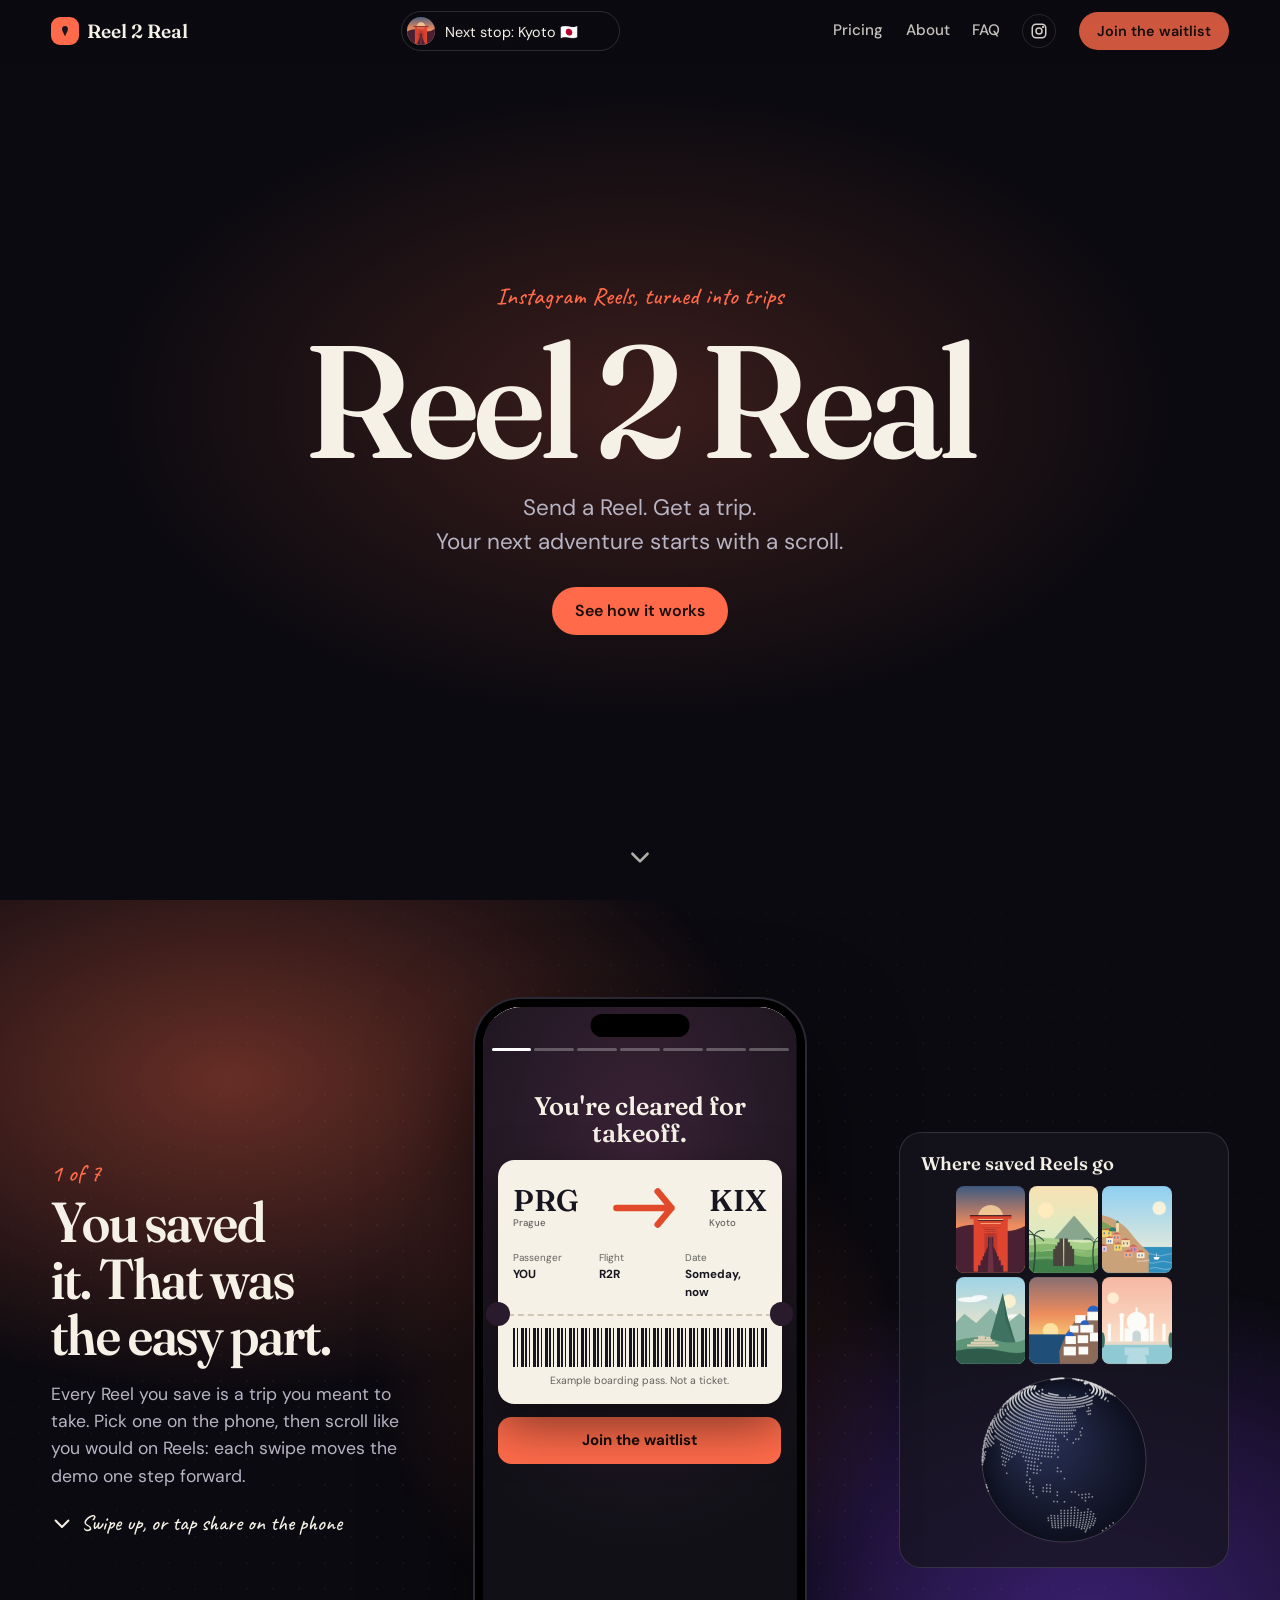
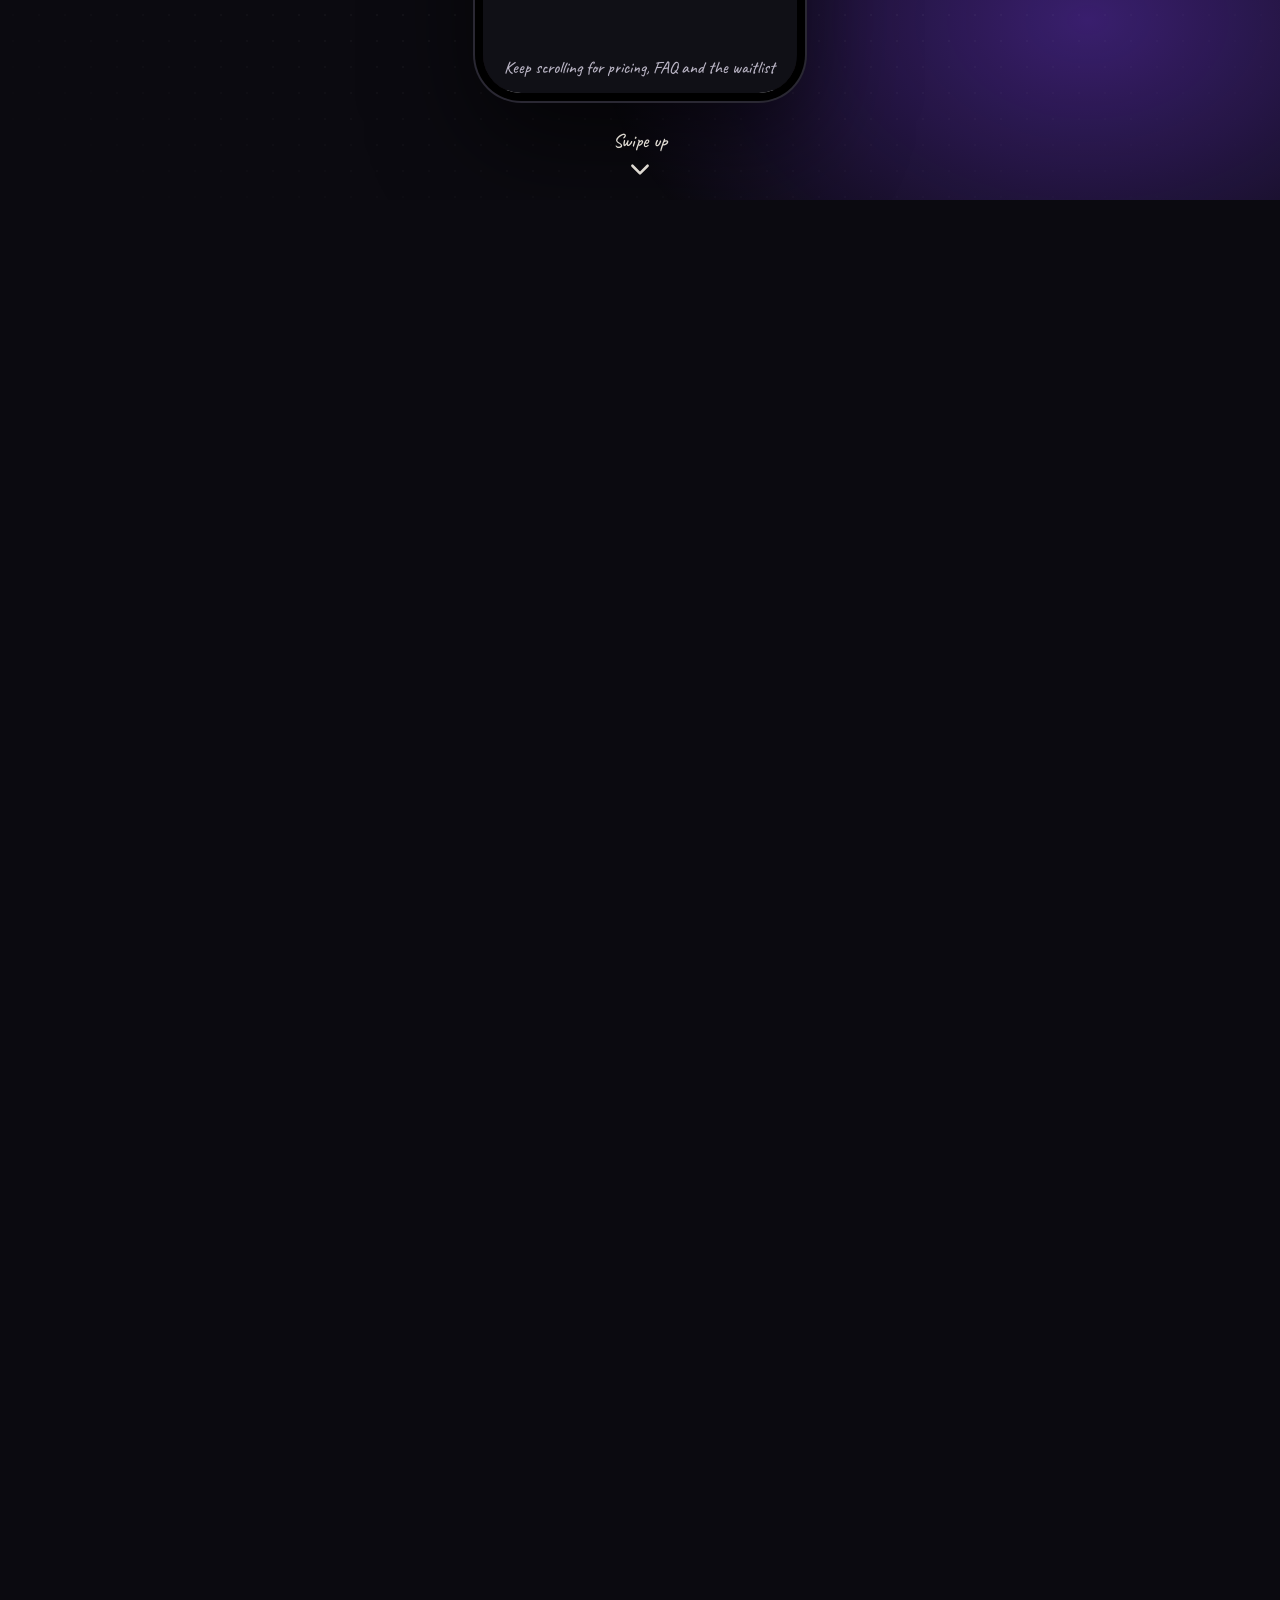
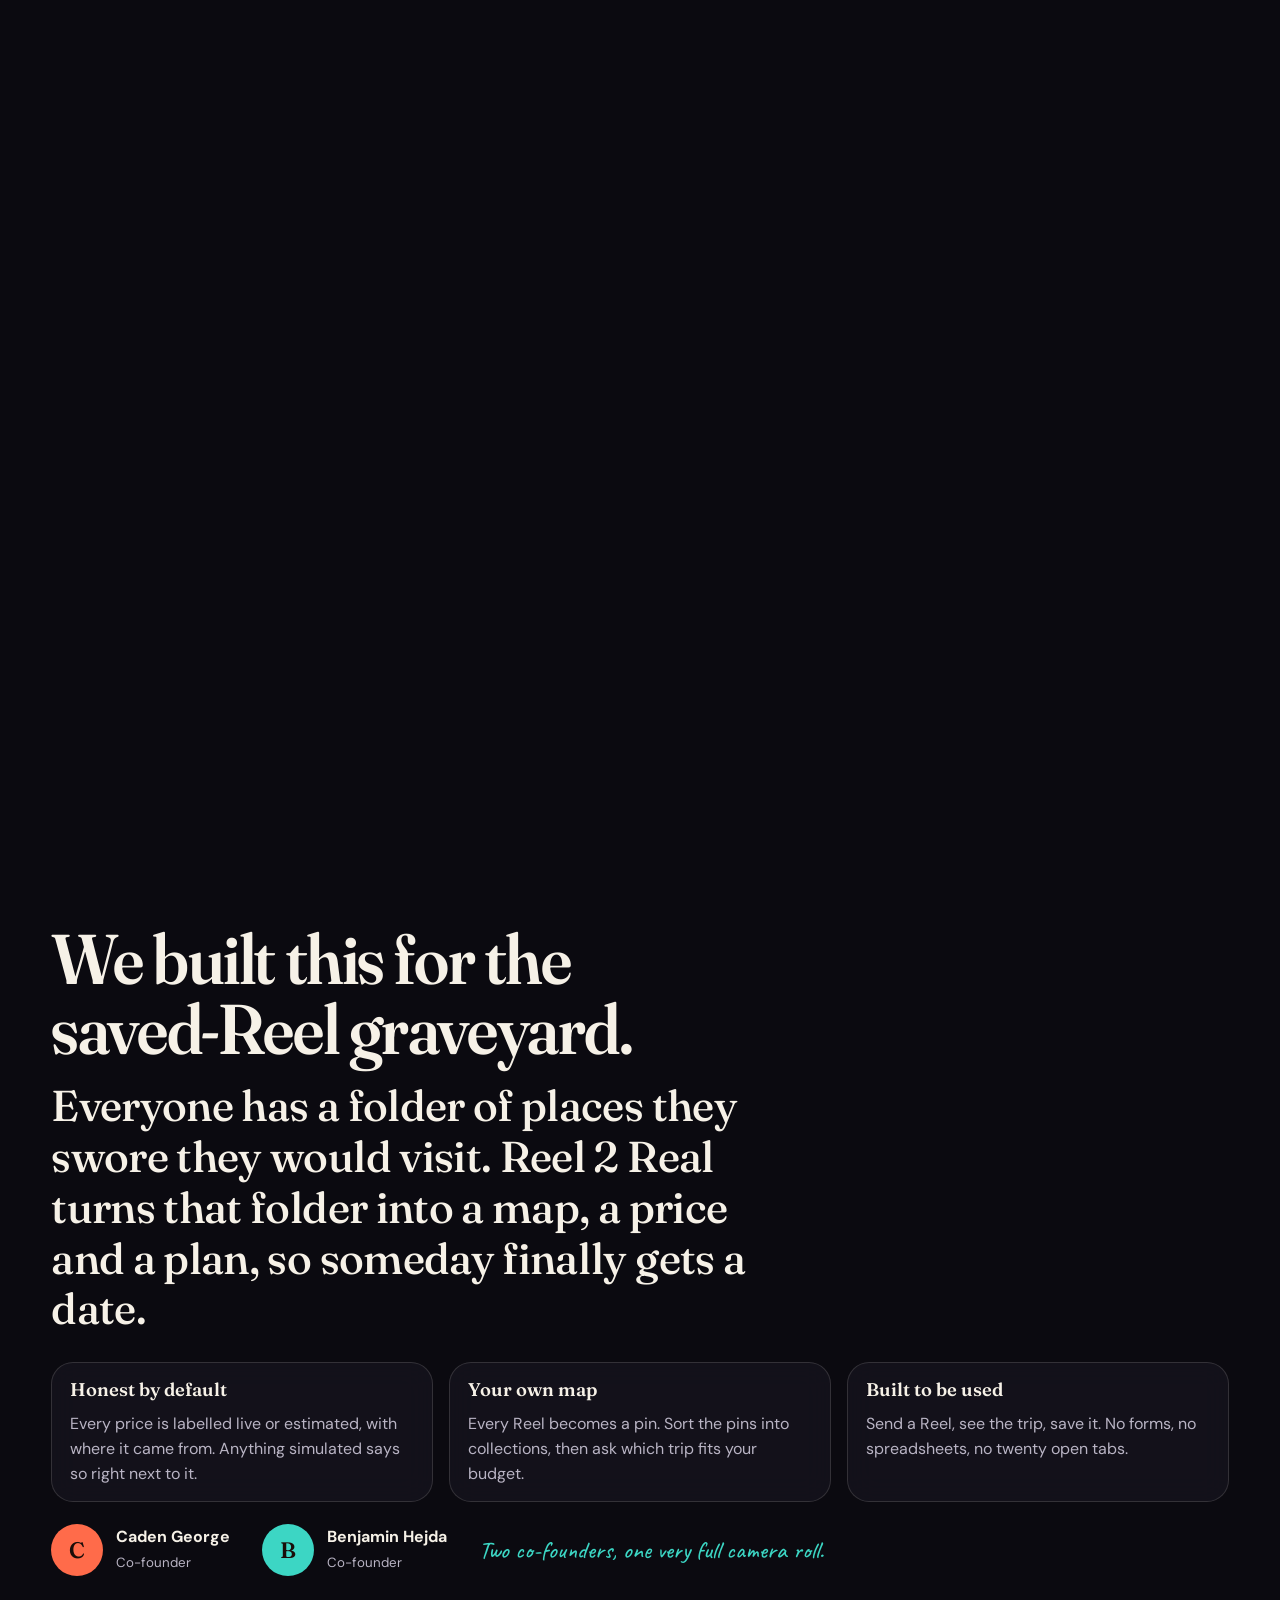
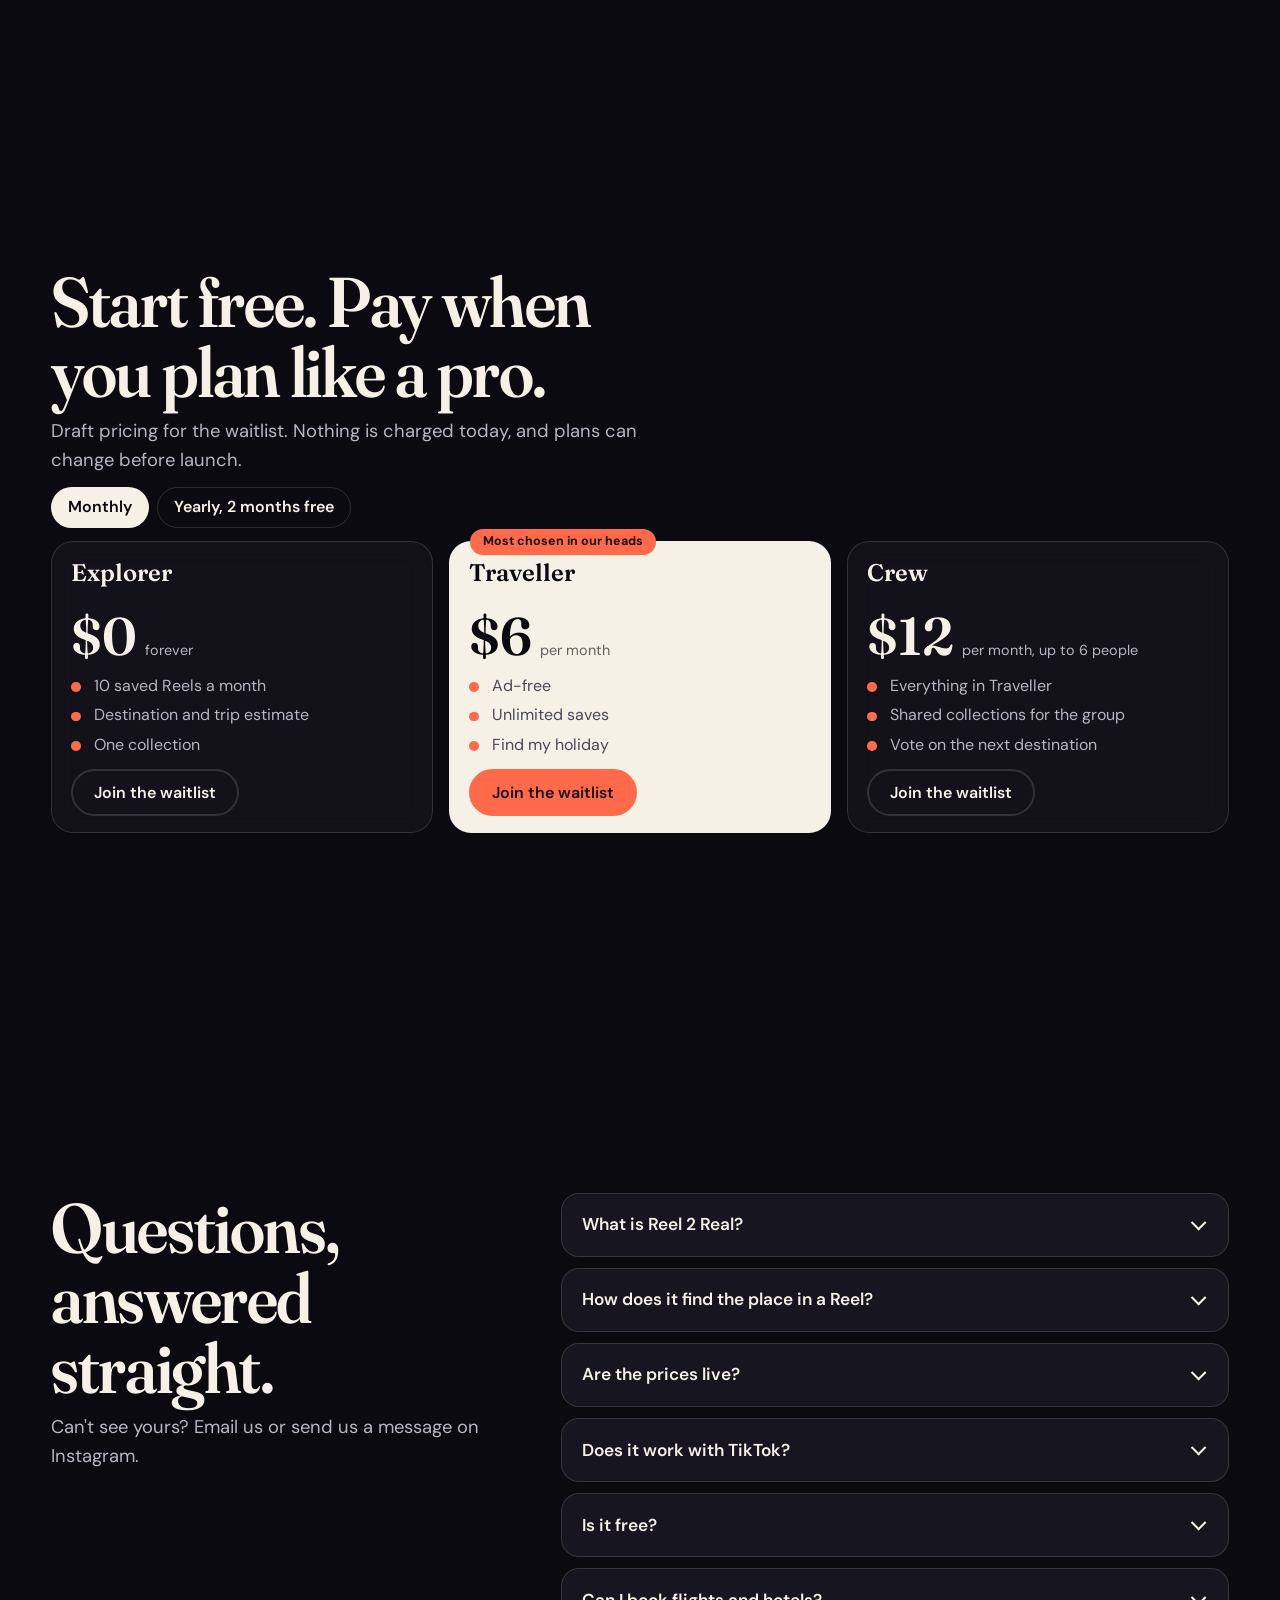
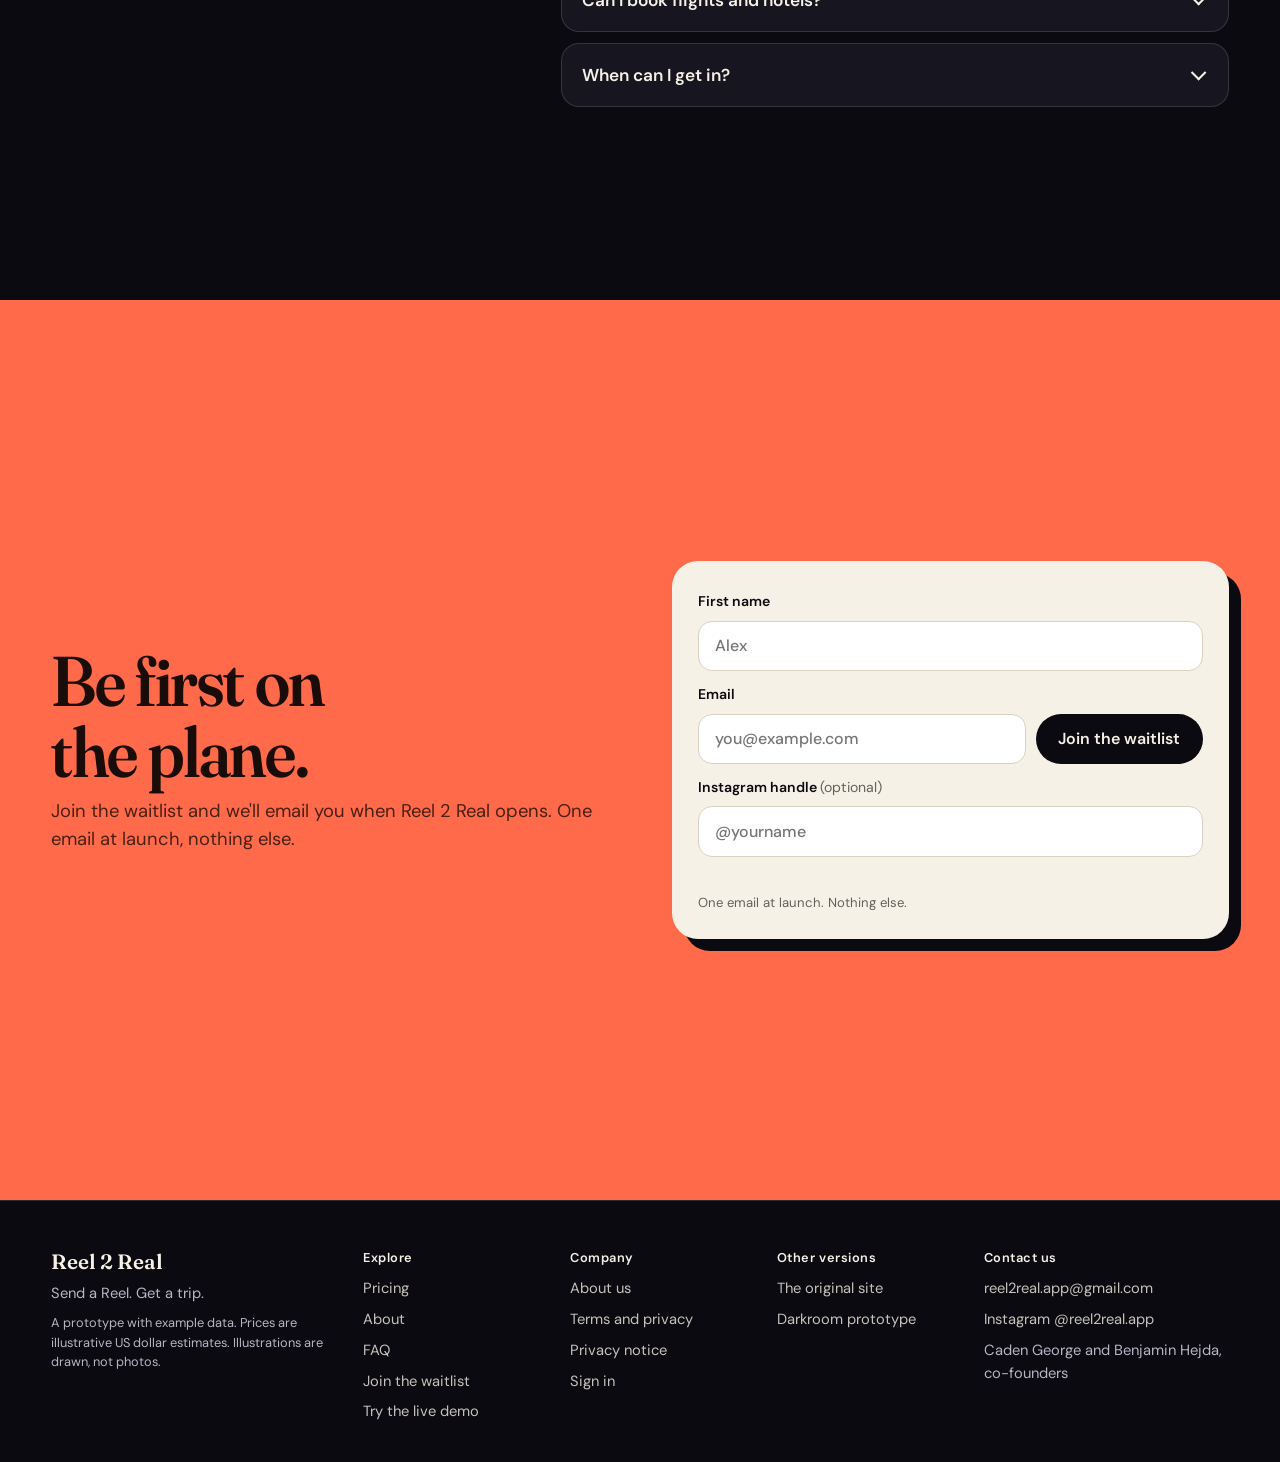
==== commit 329c3c03: "style: move the waitlist demo note below the sign-up box Co-Authored-By: Claude Opus 5.5 <noreply@an" ====
--- a/index.html
+++ b/index.html
@@ -402,7 +402,7 @@
 .announce button{flex:none;width:28px;height:28px;border-radius:50%;border:0;background:rgba(246,241,231,.12);color:var(--paper);cursor:pointer}
 /* handwritten note on the sign-up box, shown to people who arrived via the #waitlist link or have just joined */
 .wlbox{position:relative}
-.wlhint{position:absolute;z-index:2;right:.4rem;top:-4.9rem;display:flex;align-items:flex-start;gap:.15rem;color:var(--night);font:700 1.75rem/1 var(--hand);text-decoration:none;rotate:-6deg;transform-origin:70% 100%;animation:wlpop .55s cubic-bezier(.3,1.6,.5,1) both,wlwig 4.2s 1.4s ease-in-out infinite}
+.wlhint{position:absolute;z-index:2;right:.4rem;top:calc(100% + 1.4rem);display:flex;align-items:flex-start;gap:.15rem;color:var(--night);font:700 1.75rem/1 var(--hand);text-decoration:none;rotate:-6deg;transform-origin:70% 0;animation:wlpop .55s cubic-bezier(.3,1.6,.5,1) both,wlwig 4.2s 1.4s ease-in-out infinite}
 .wlhint[hidden]{display:none}
 .wlnt{text-align:left;padding:0 .1rem}
 .wlna{flex:none;margin-top:-.6rem}
@@ -410,7 +410,7 @@
 .wlhint:focus-visible{outline:2px solid var(--night);outline-offset:4px;border-radius:14px}
 @keyframes wlpop{from{opacity:0;scale:.4}to{opacity:1;scale:1}}
 @keyframes wlwig{0%,82%,100%{rotate:-6deg}86%{rotate:-1deg}90%{rotate:-10deg}94%{rotate:-4deg}}
-@media (max-width:899px){.wlbox{margin-top:4.6rem}.wlhint{right:.2rem;font-size:1.55rem}}
+@media (max-width:899px){.wlbox{margin-bottom:5rem}.wlhint{right:.2rem;font-size:1.55rem}}
 @media (prefers-reduced-motion:reduce){.wlhint{animation:none}}
 </style>
 </head>
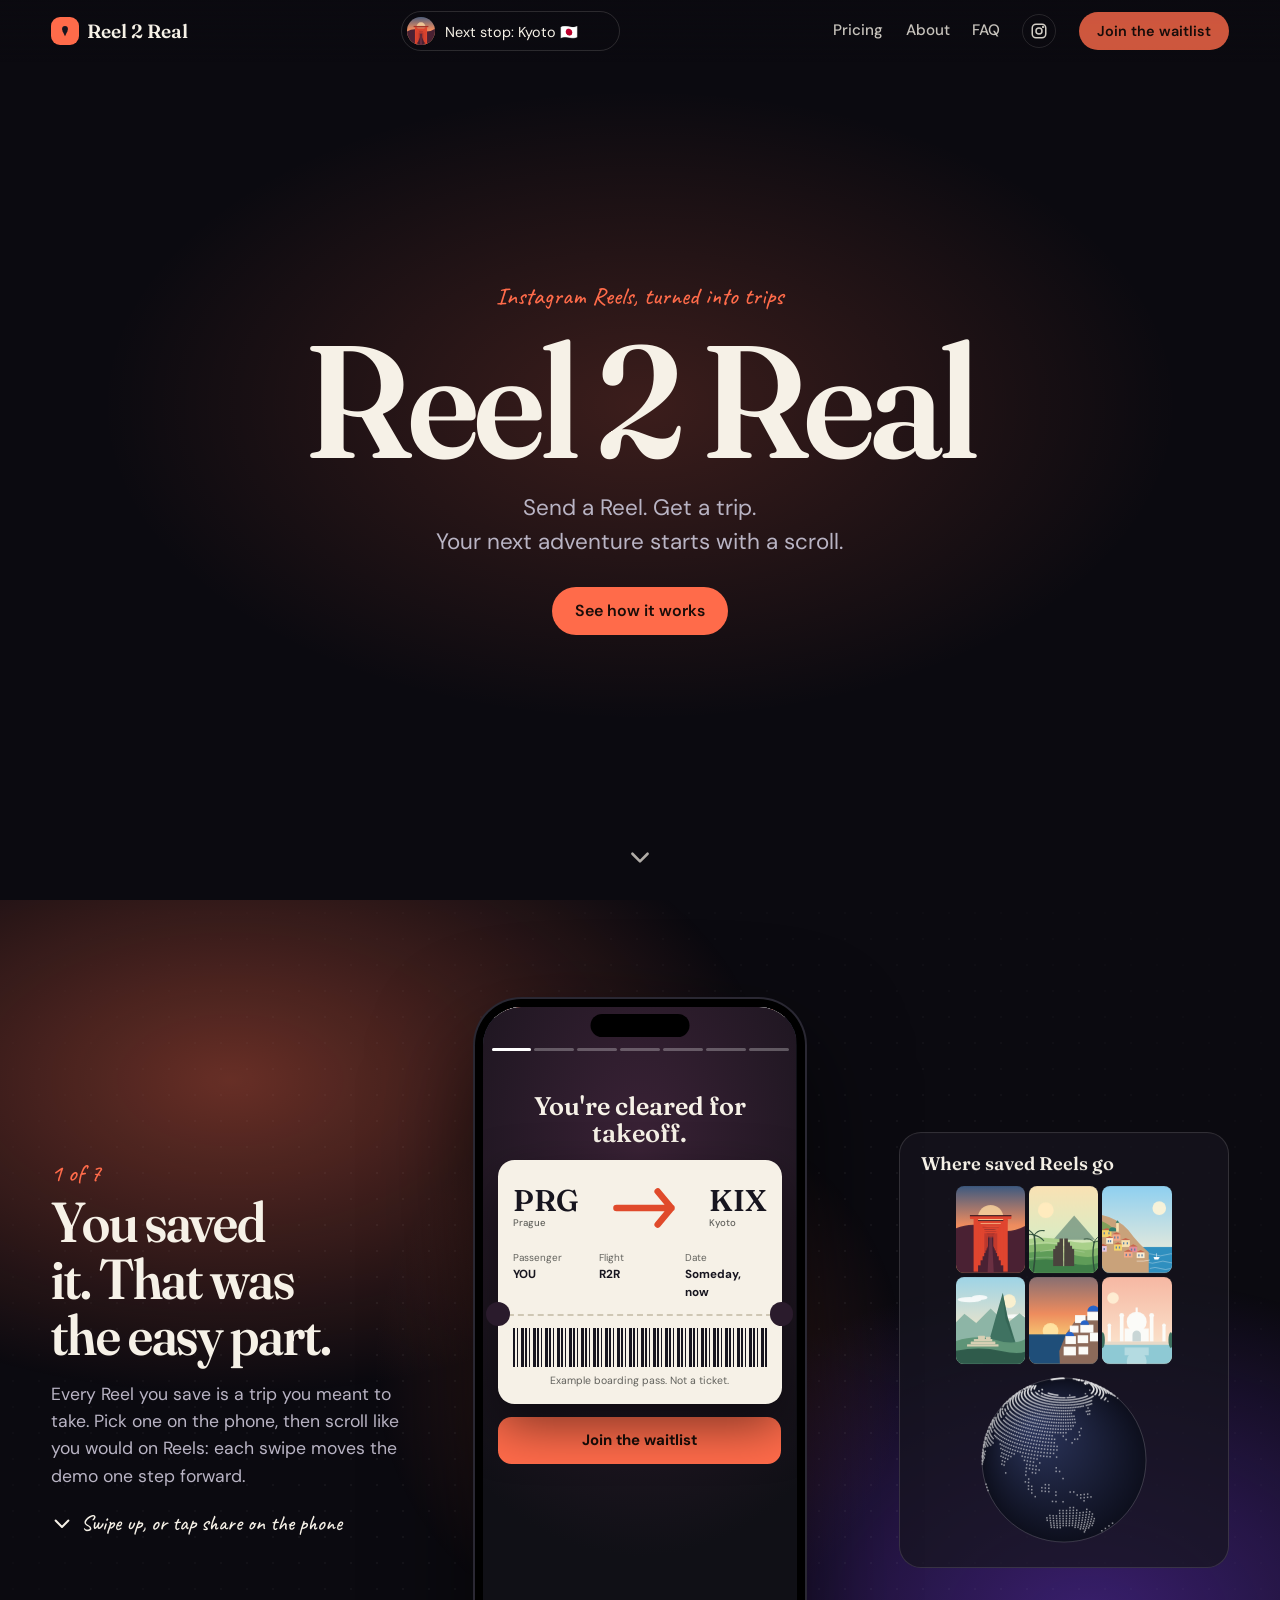
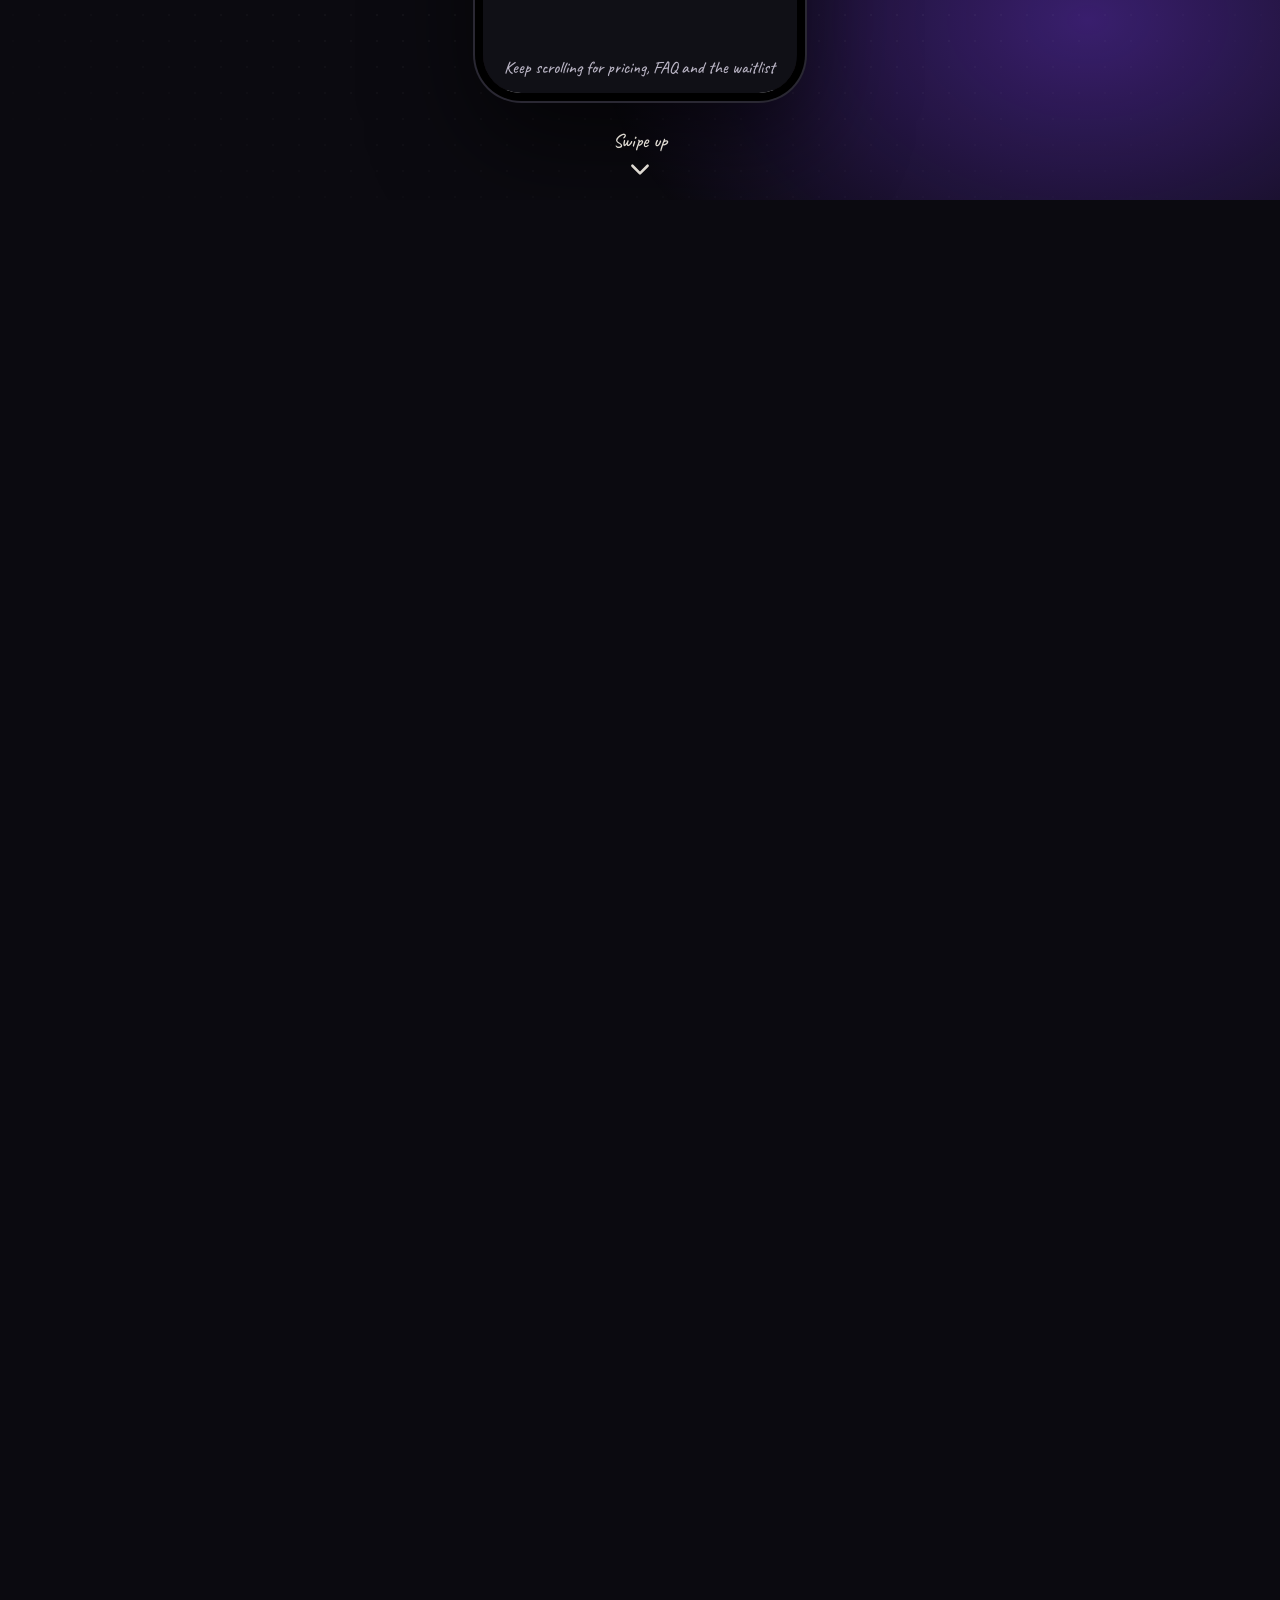
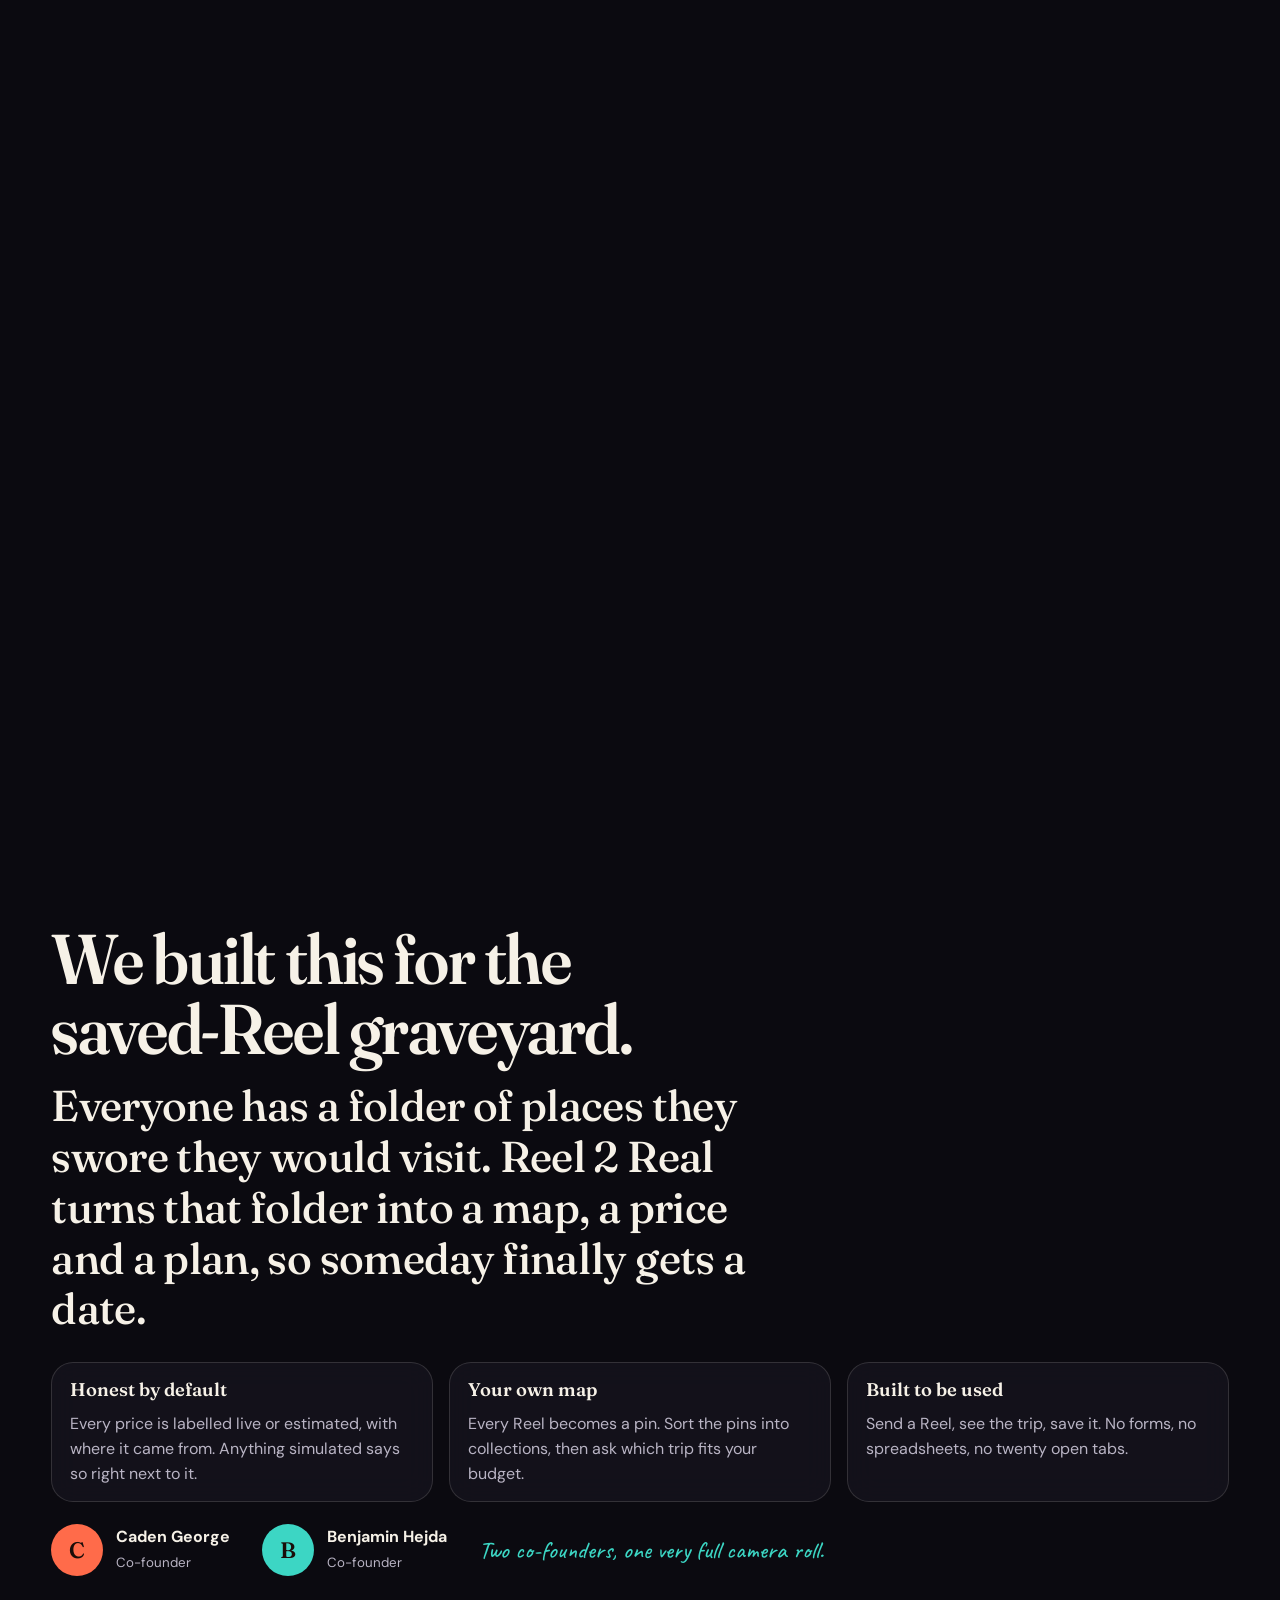
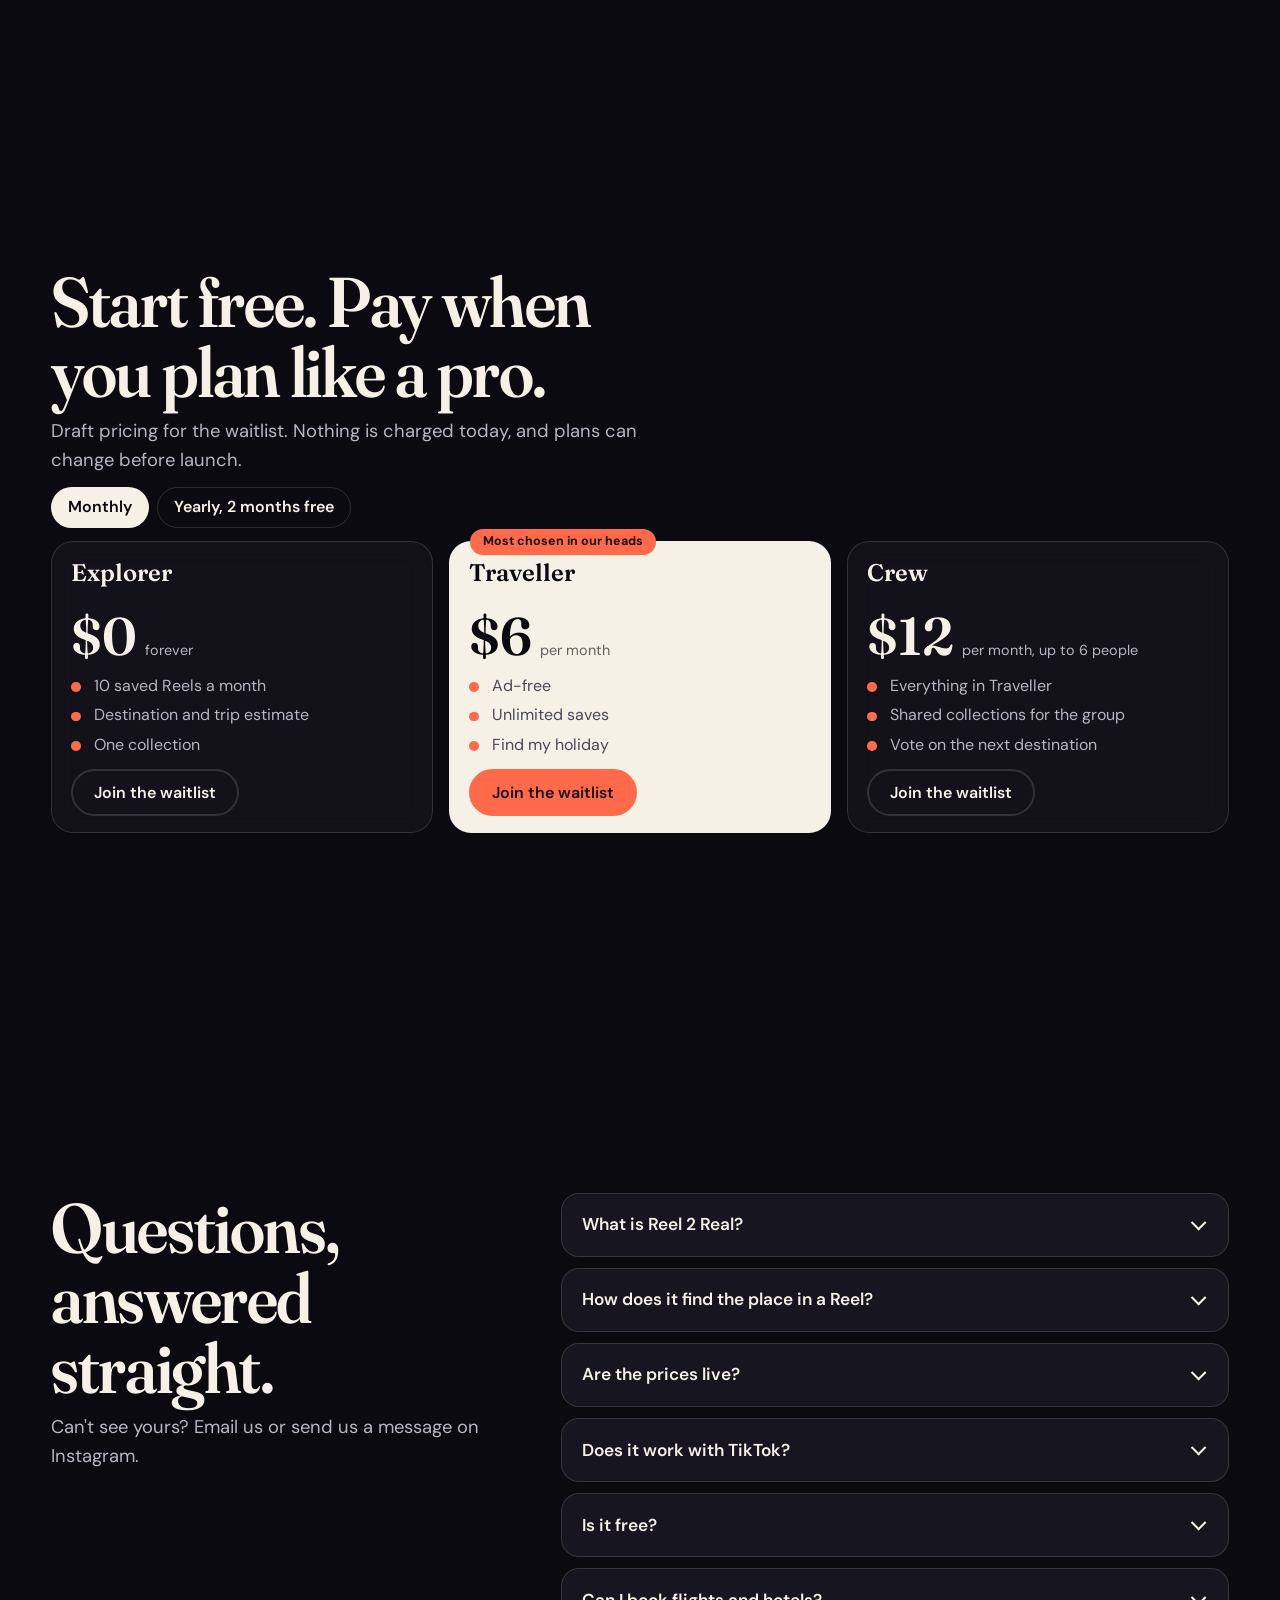
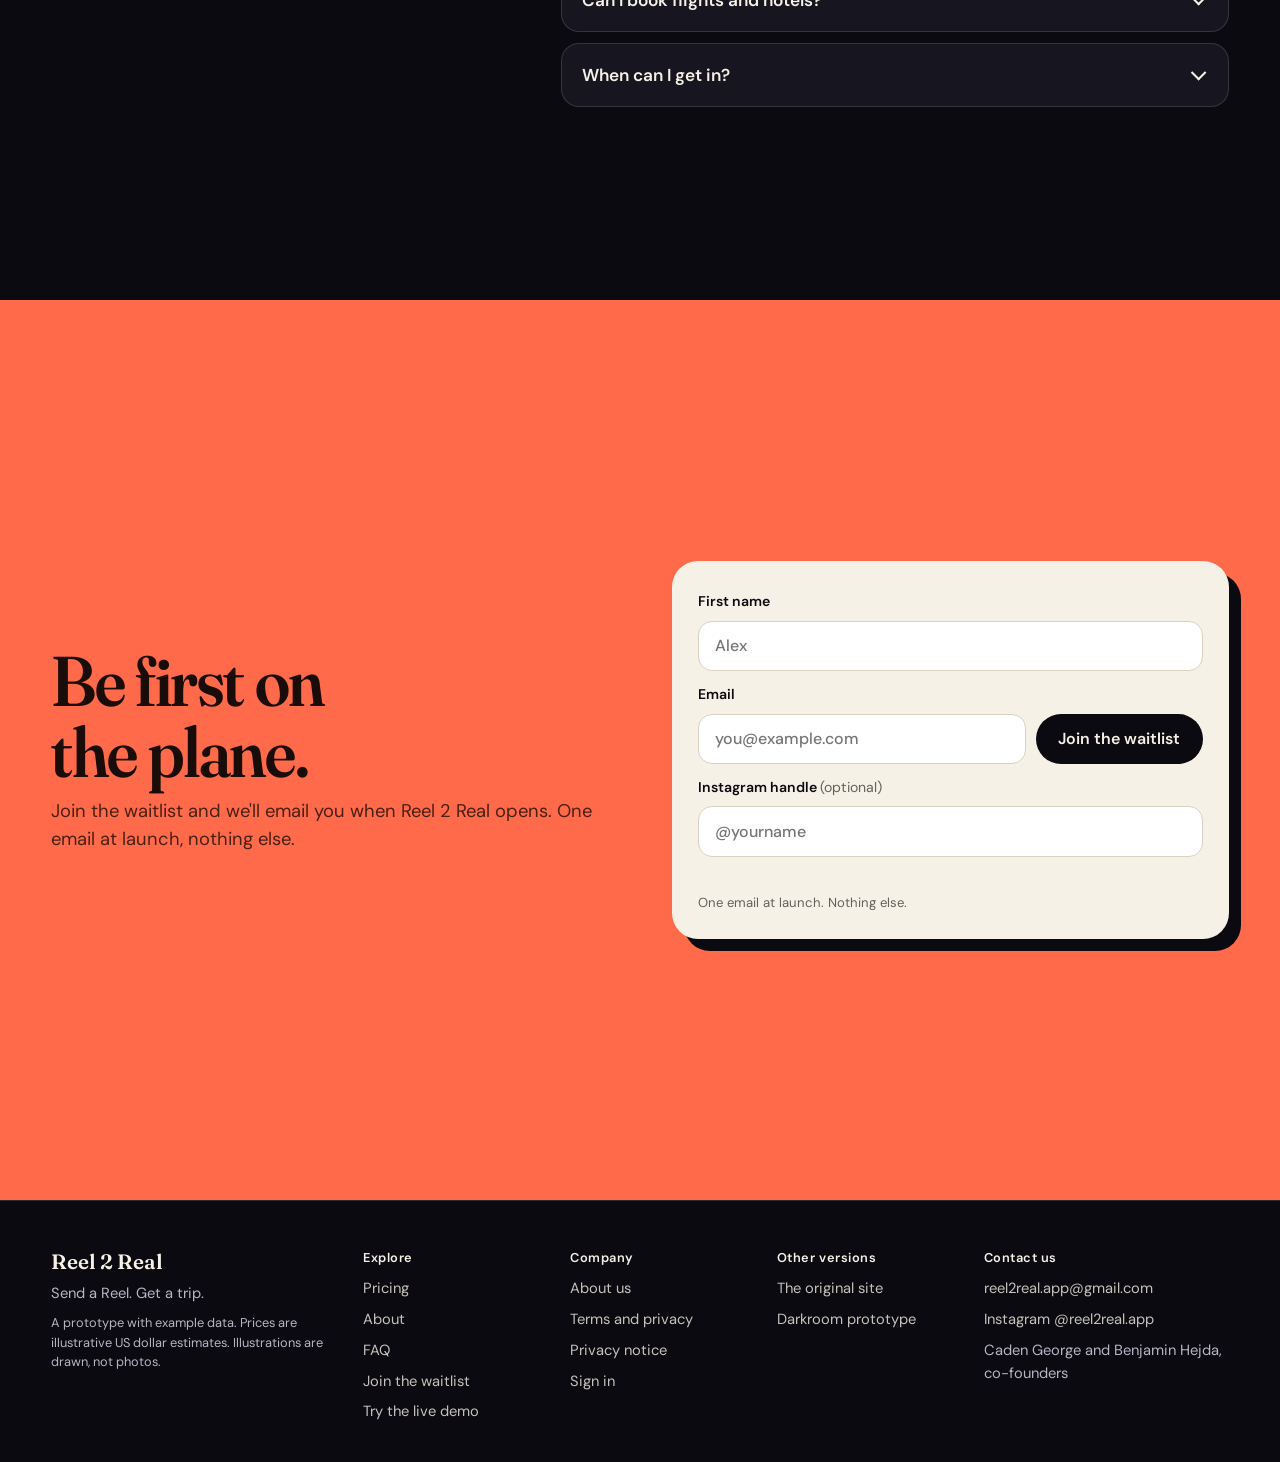
==== commit b5e40021: "style: waitlist demo note sits under the box's bottom-right corner Co-Authored-By: Claude Opus 5.5 <" ====
--- a/index.html
+++ b/index.html
@@ -402,7 +402,7 @@
 .announce button{flex:none;width:28px;height:28px;border-radius:50%;border:0;background:rgba(246,241,231,.12);color:var(--paper);cursor:pointer}
 /* handwritten note on the sign-up box, shown to people who arrived via the #waitlist link or have just joined */
 .wlbox{position:relative}
-.wlhint{position:absolute;z-index:2;right:.4rem;top:calc(100% + 1.4rem);display:flex;align-items:flex-start;gap:.15rem;color:var(--night);font:700 1.75rem/1 var(--hand);text-decoration:none;rotate:-6deg;transform-origin:70% 0;animation:wlpop .55s cubic-bezier(.3,1.6,.5,1) both,wlwig 4.2s 1.4s ease-in-out infinite}
+.wlhint{position:absolute;z-index:2;right:-3.2rem;top:calc(100% + 1.4rem);display:flex;align-items:flex-start;gap:.15rem;color:var(--night);font:700 1.75rem/1 var(--hand);text-decoration:none;rotate:-6deg;transform-origin:70% 0;animation:wlpop .55s cubic-bezier(.3,1.6,.5,1) both,wlwig 4.2s 1.4s ease-in-out infinite}
 .wlhint[hidden]{display:none}
 .wlnt{text-align:left;padding:0 .1rem}
 .wlna{flex:none;margin-top:-.6rem}
@@ -410,7 +410,8 @@
 .wlhint:focus-visible{outline:2px solid var(--night);outline-offset:4px;border-radius:14px}
 @keyframes wlpop{from{opacity:0;scale:.4}to{opacity:1;scale:1}}
 @keyframes wlwig{0%,82%,100%{rotate:-6deg}86%{rotate:-1deg}90%{rotate:-10deg}94%{rotate:-4deg}}
-@media (max-width:899px){.wlbox{margin-bottom:5rem}.wlhint{right:.2rem;font-size:1.55rem}}
+@media (min-width:900px) and (max-width:1279px){.wlhint{right:-1rem}}
+@media (max-width:899px){.wlbox{margin-bottom:5rem}.wlhint{right:-.6rem;font-size:1.55rem}}
 @media (prefers-reduced-motion:reduce){.wlhint{animation:none}}
 </style>
 </head>
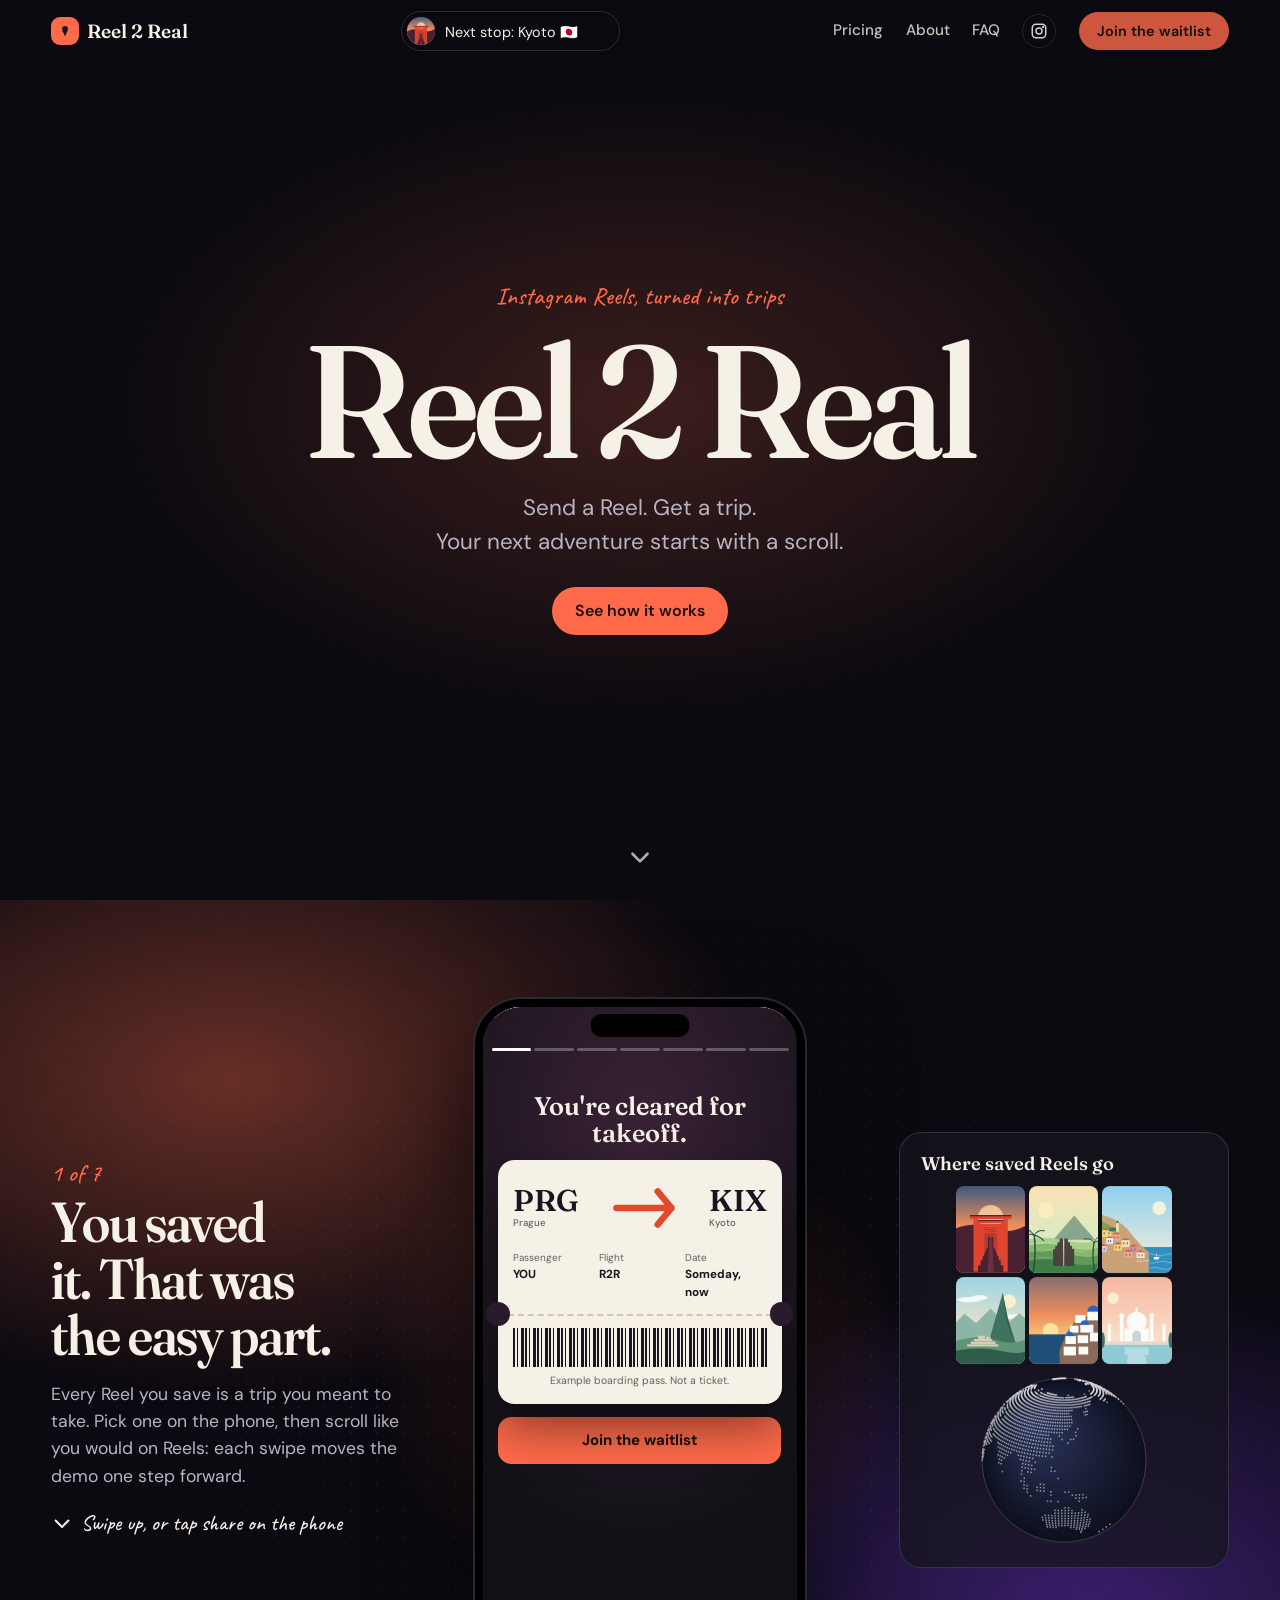
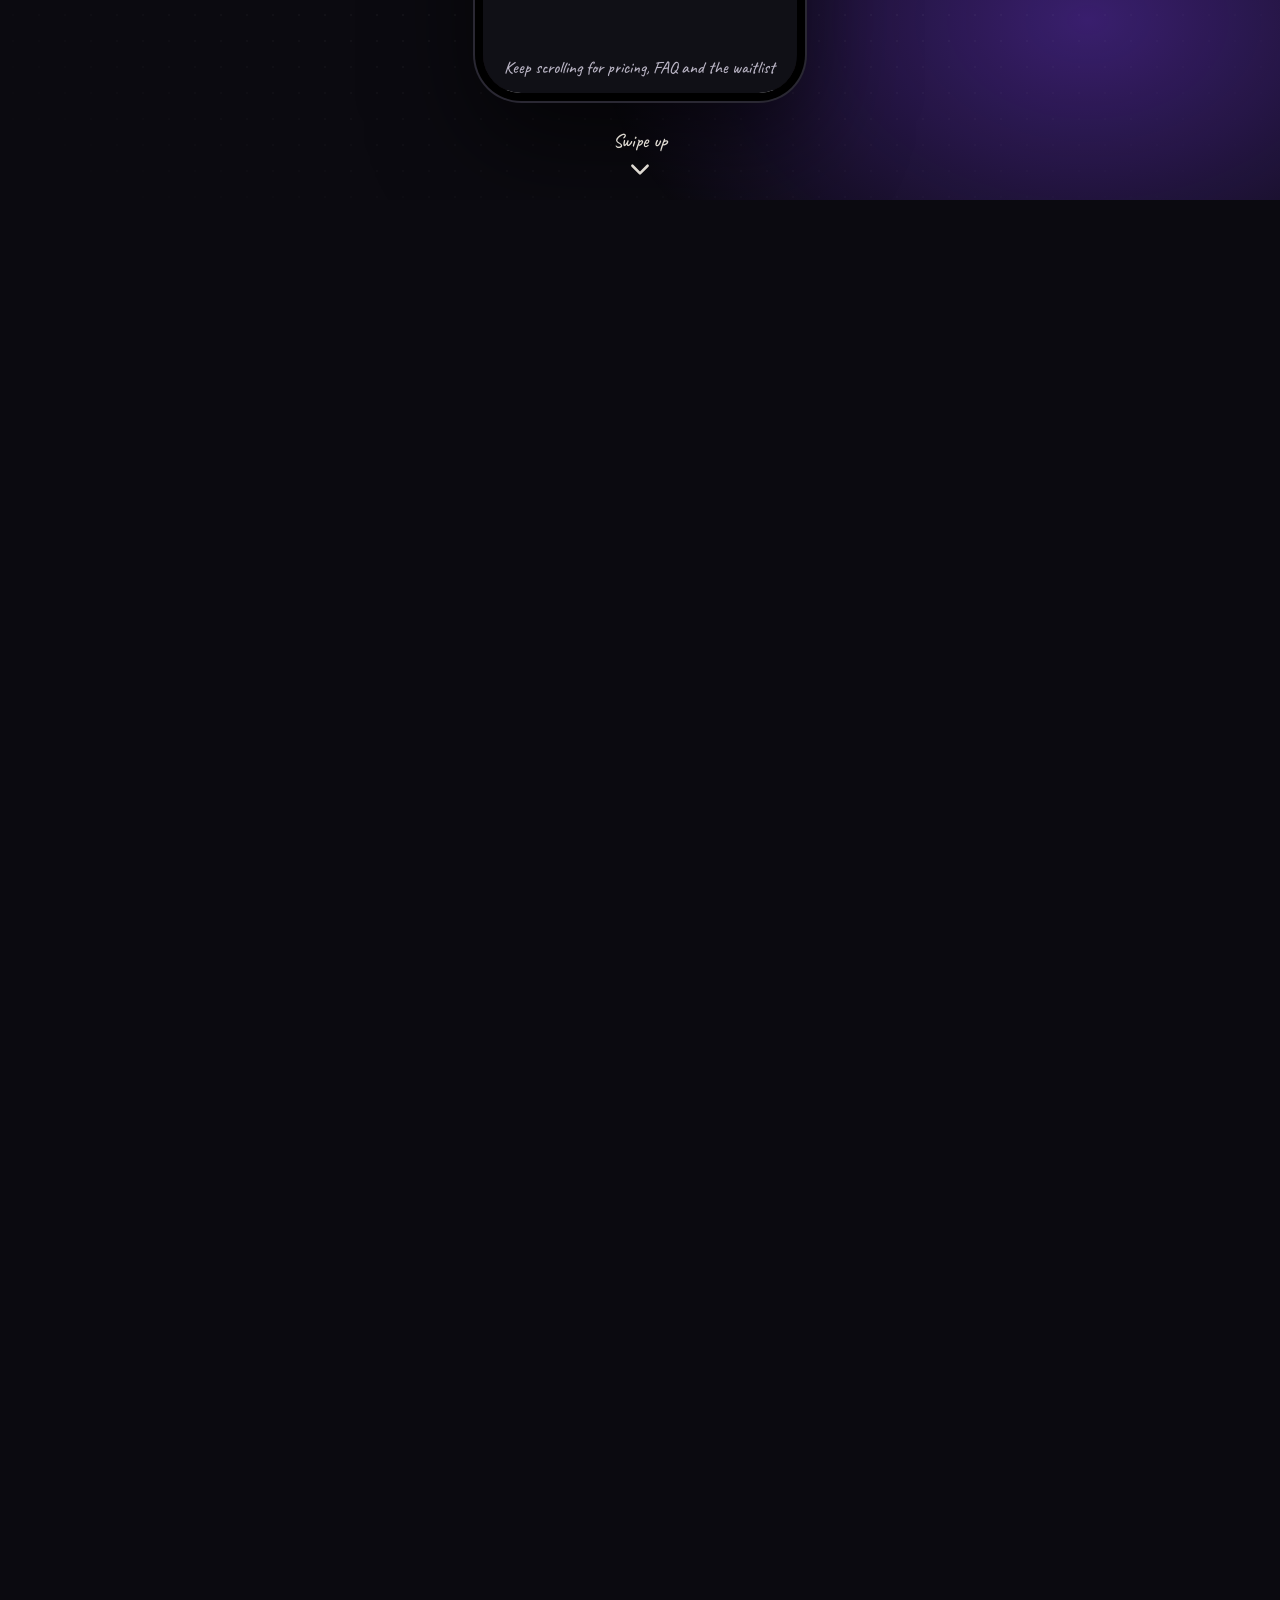
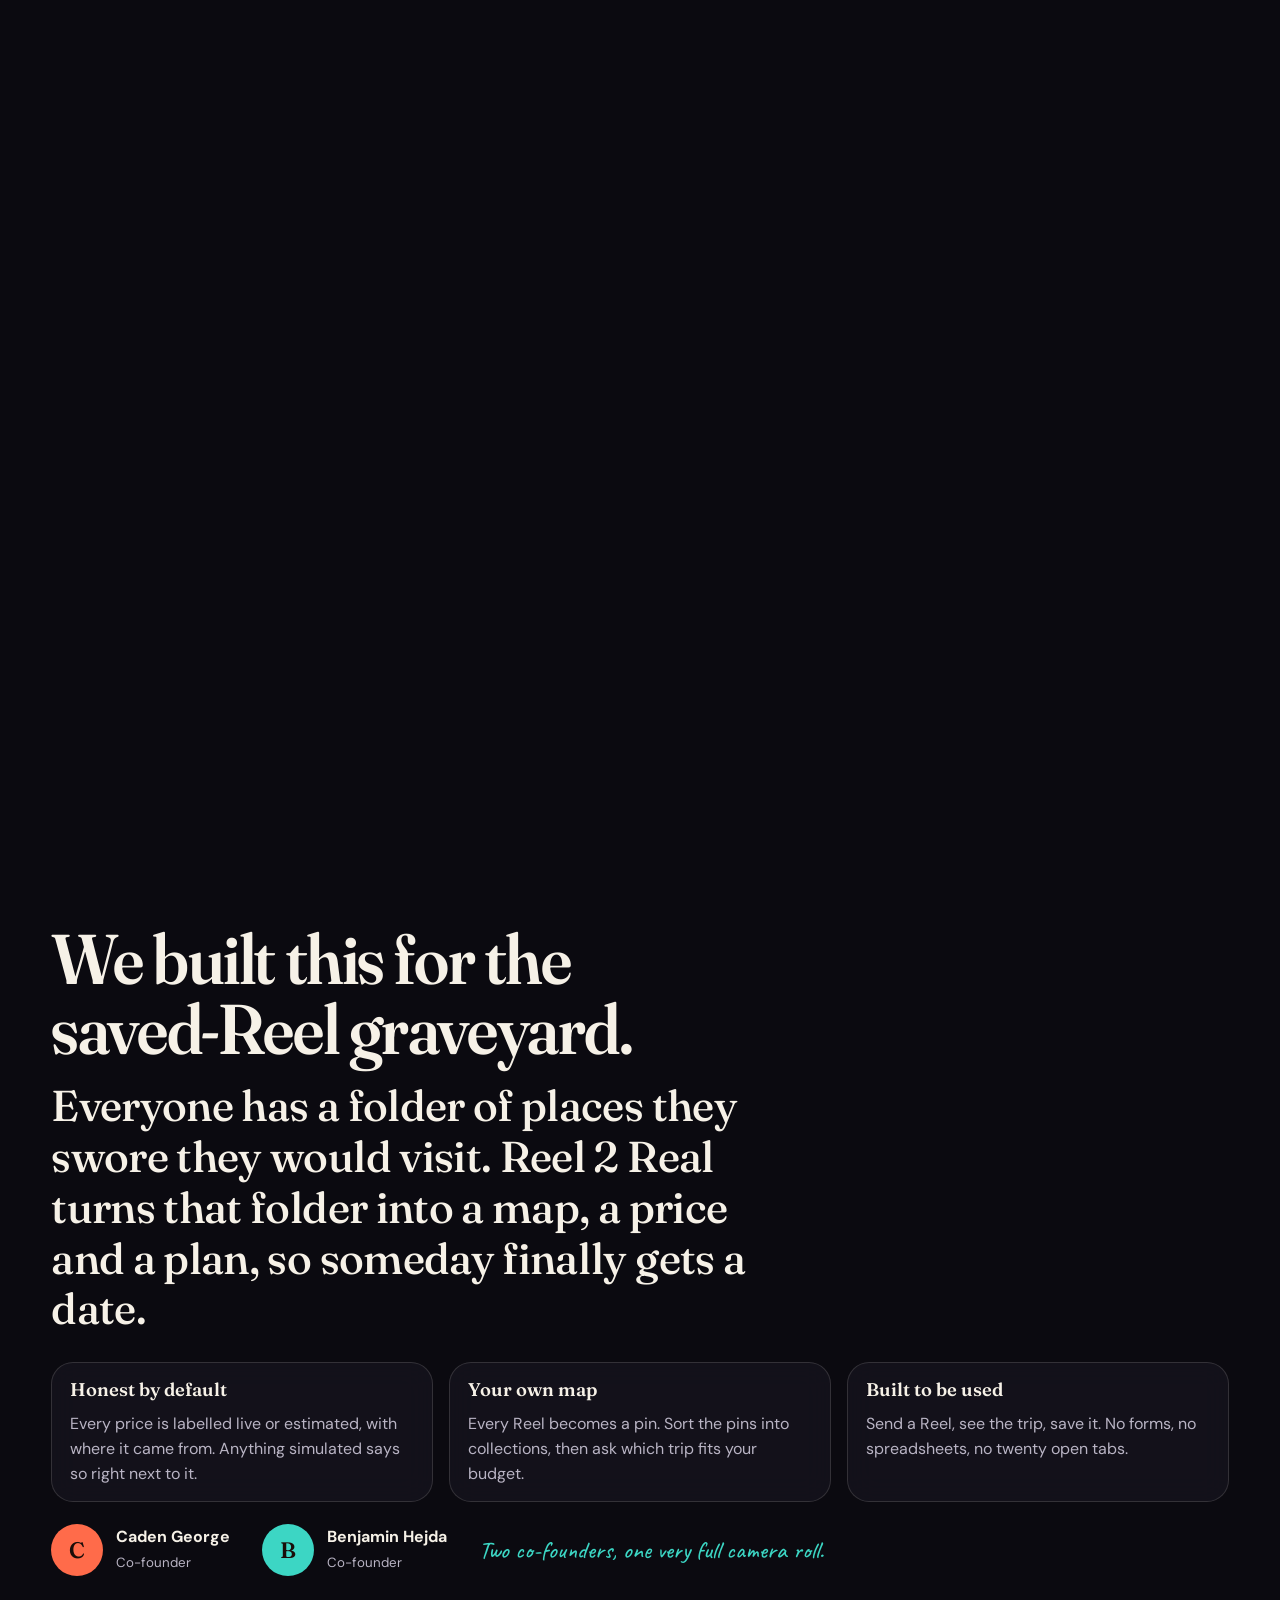
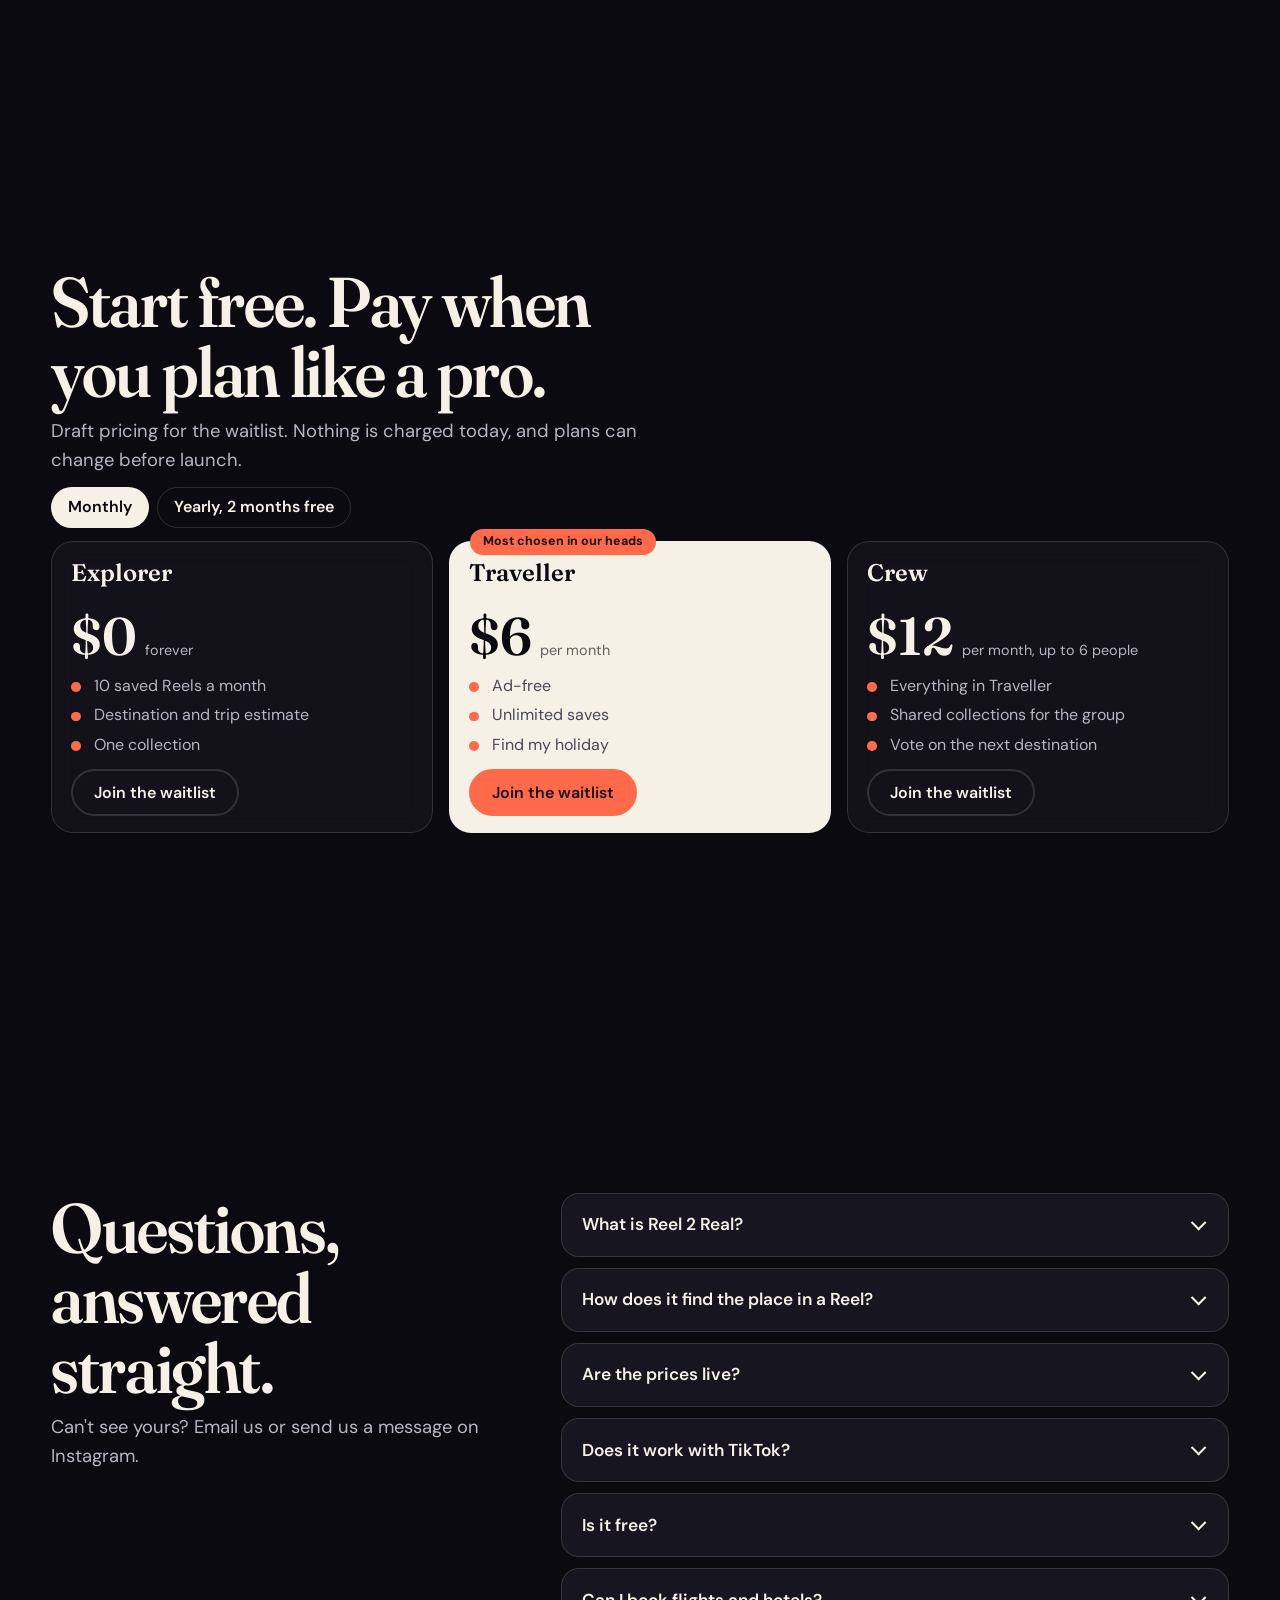
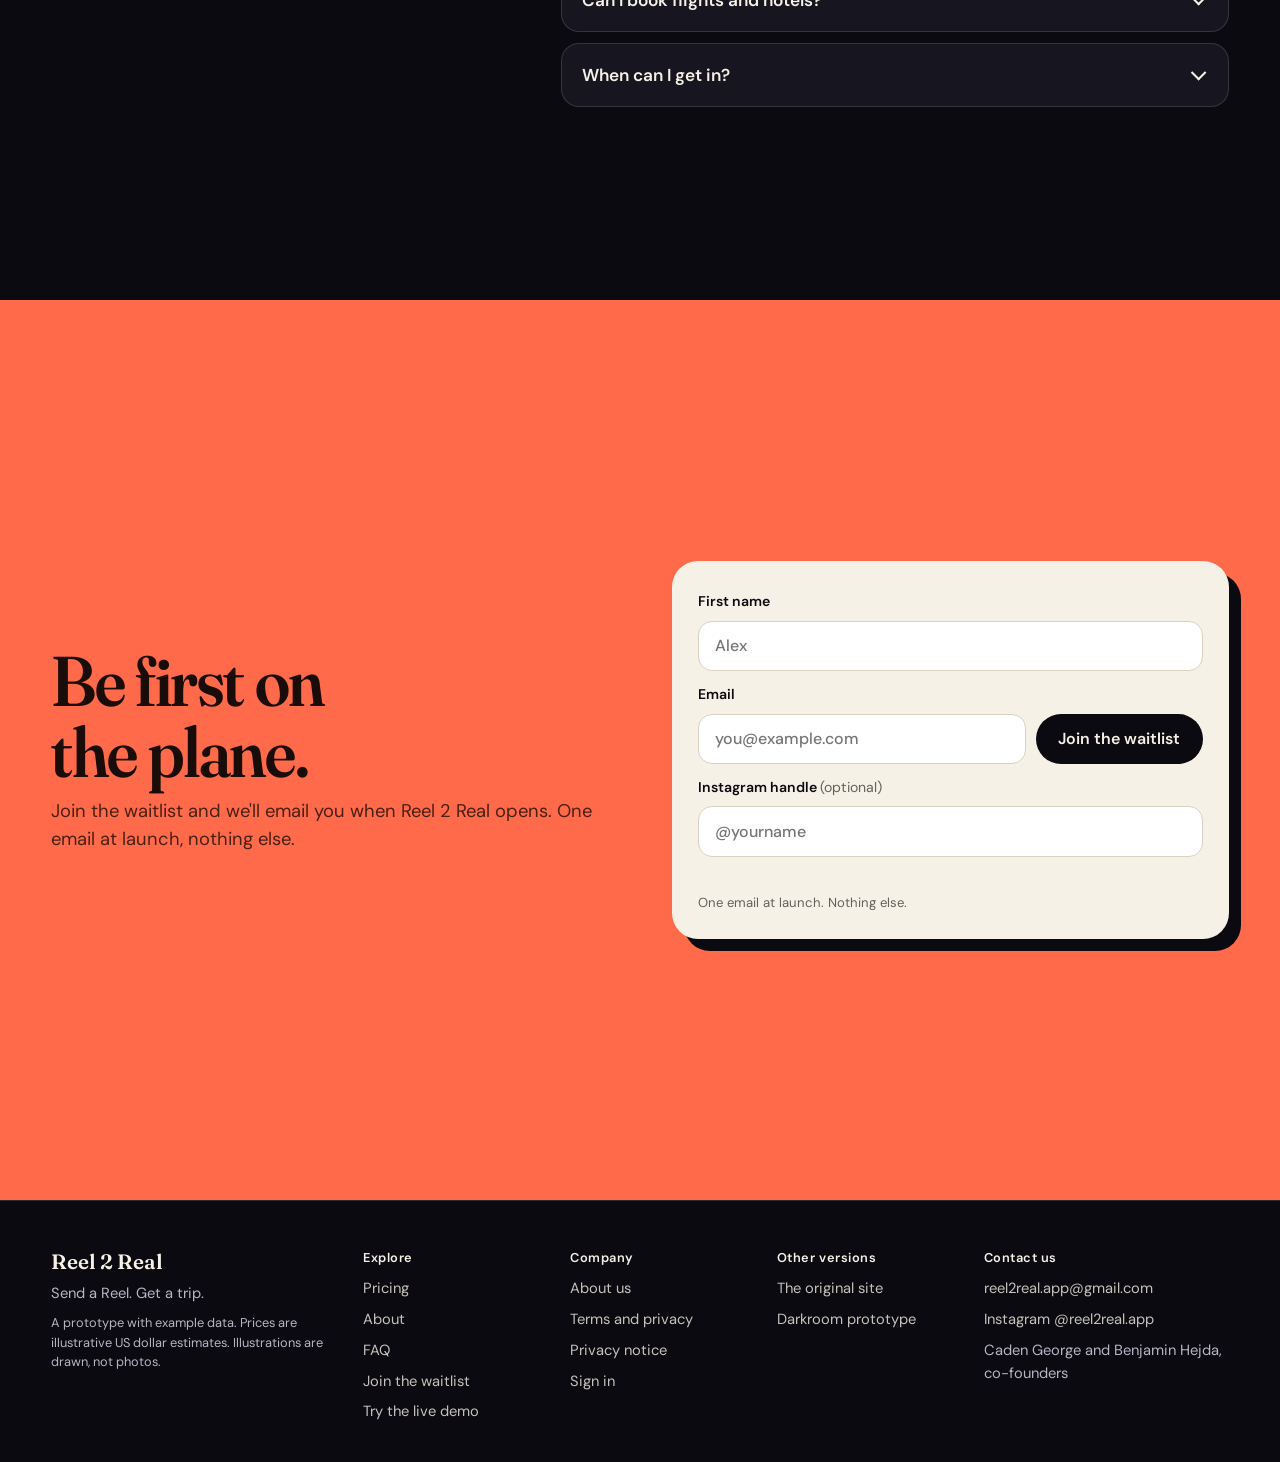
==== commit 0dc39461: "fix: keep the waitlist note on screen at 1280px Co-Authored-By: Claude Opus 5.5 <noreply@anthropic.c" ====
--- a/index.html
+++ b/index.html
@@ -410,7 +410,7 @@
 .wlhint:focus-visible{outline:2px solid var(--night);outline-offset:4px;border-radius:14px}
 @keyframes wlpop{from{opacity:0;scale:.4}to{opacity:1;scale:1}}
 @keyframes wlwig{0%,82%,100%{rotate:-6deg}86%{rotate:-1deg}90%{rotate:-10deg}94%{rotate:-4deg}}
-@media (min-width:900px) and (max-width:1279px){.wlhint{right:-1rem}}
+@media (min-width:900px) and (max-width:1359px){.wlhint{right:-1rem}}
 @media (max-width:899px){.wlbox{margin-bottom:5rem}.wlhint{right:-.6rem;font-size:1.55rem}}
 @media (prefers-reduced-motion:reduce){.wlhint{animation:none}}
 </style>
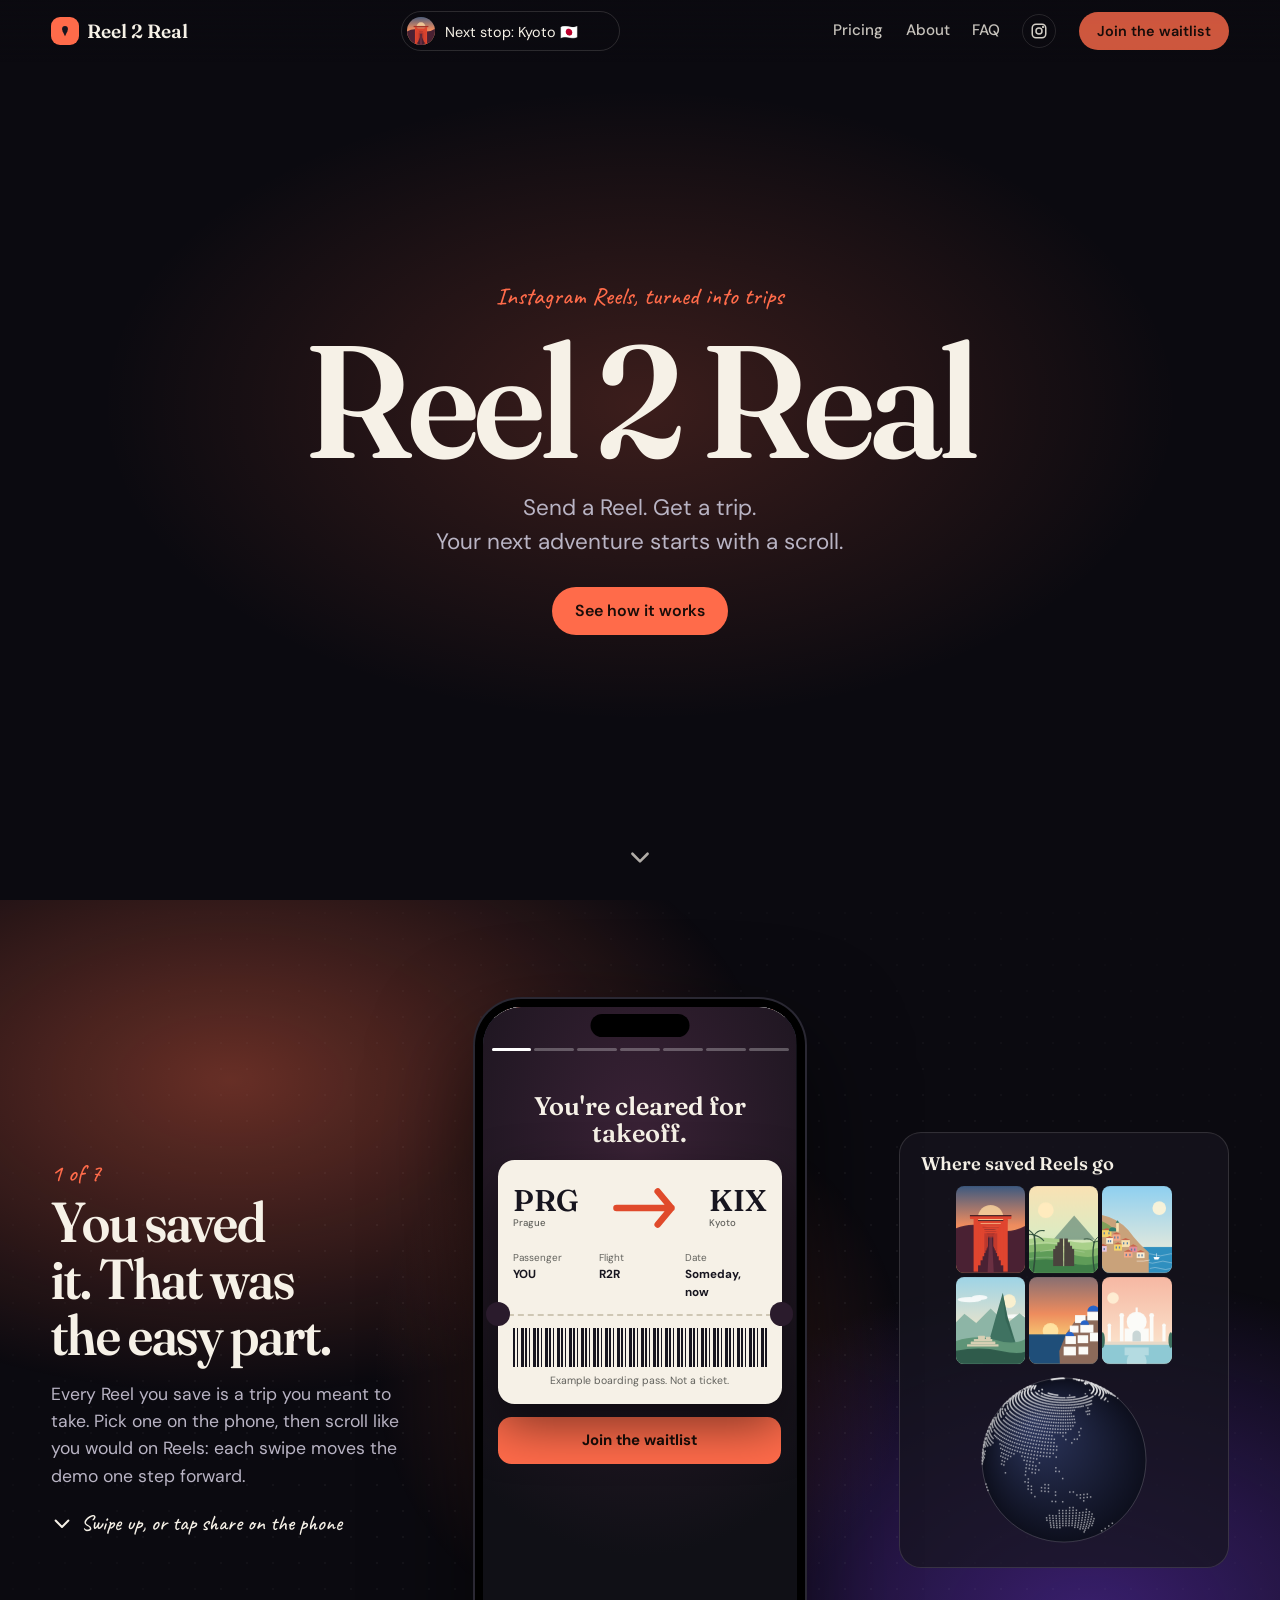
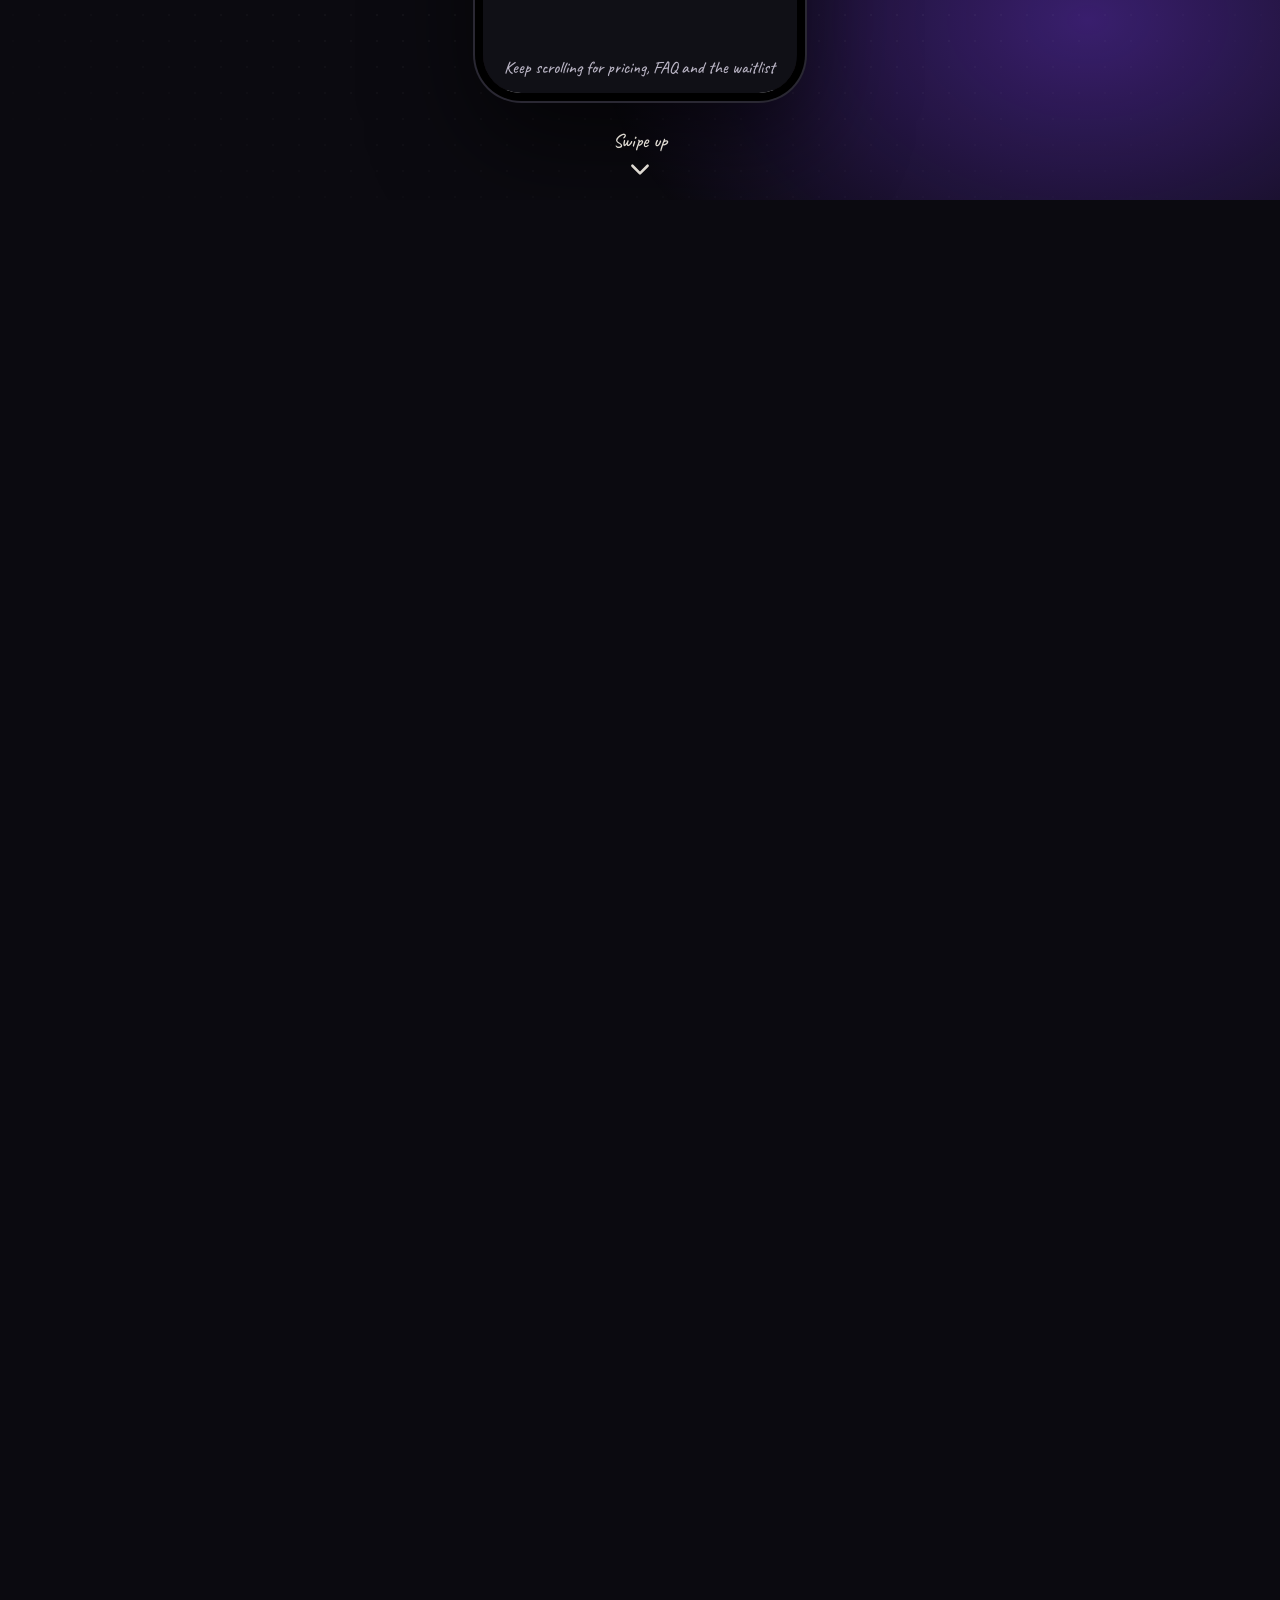
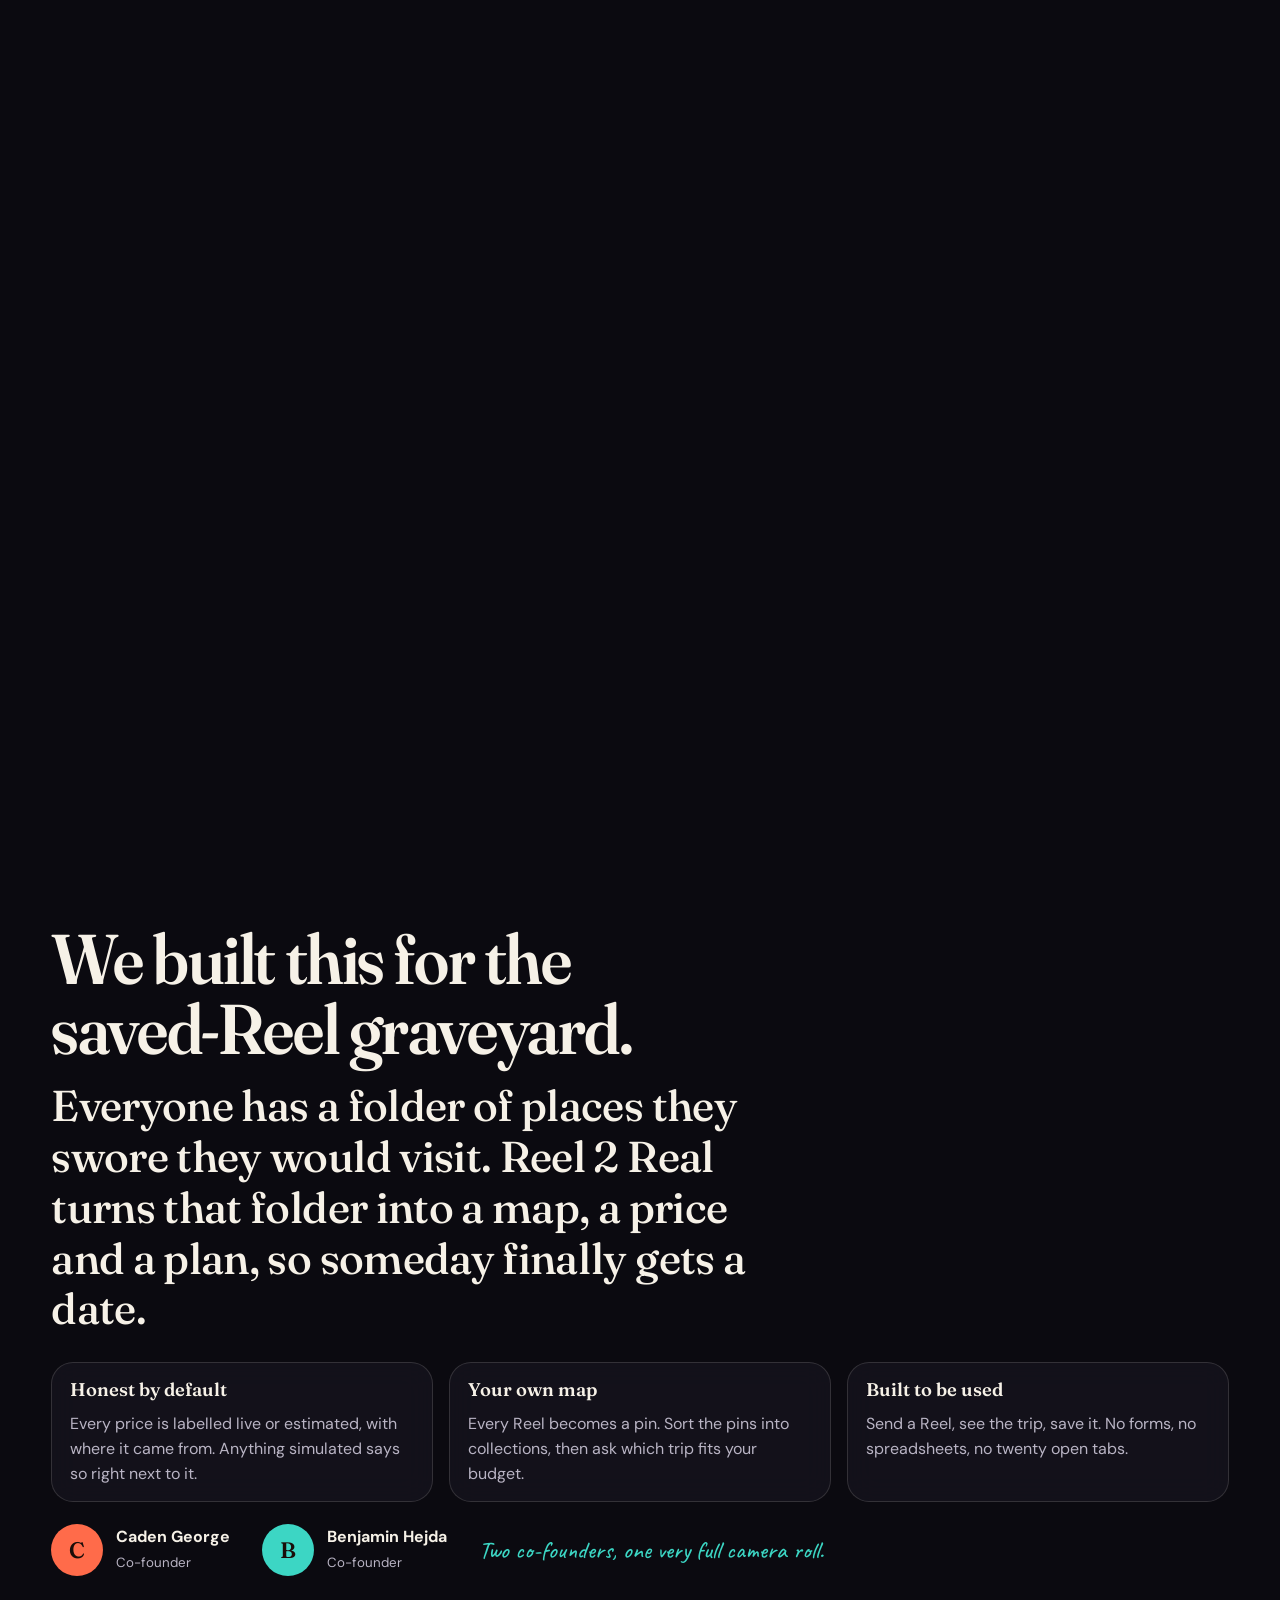
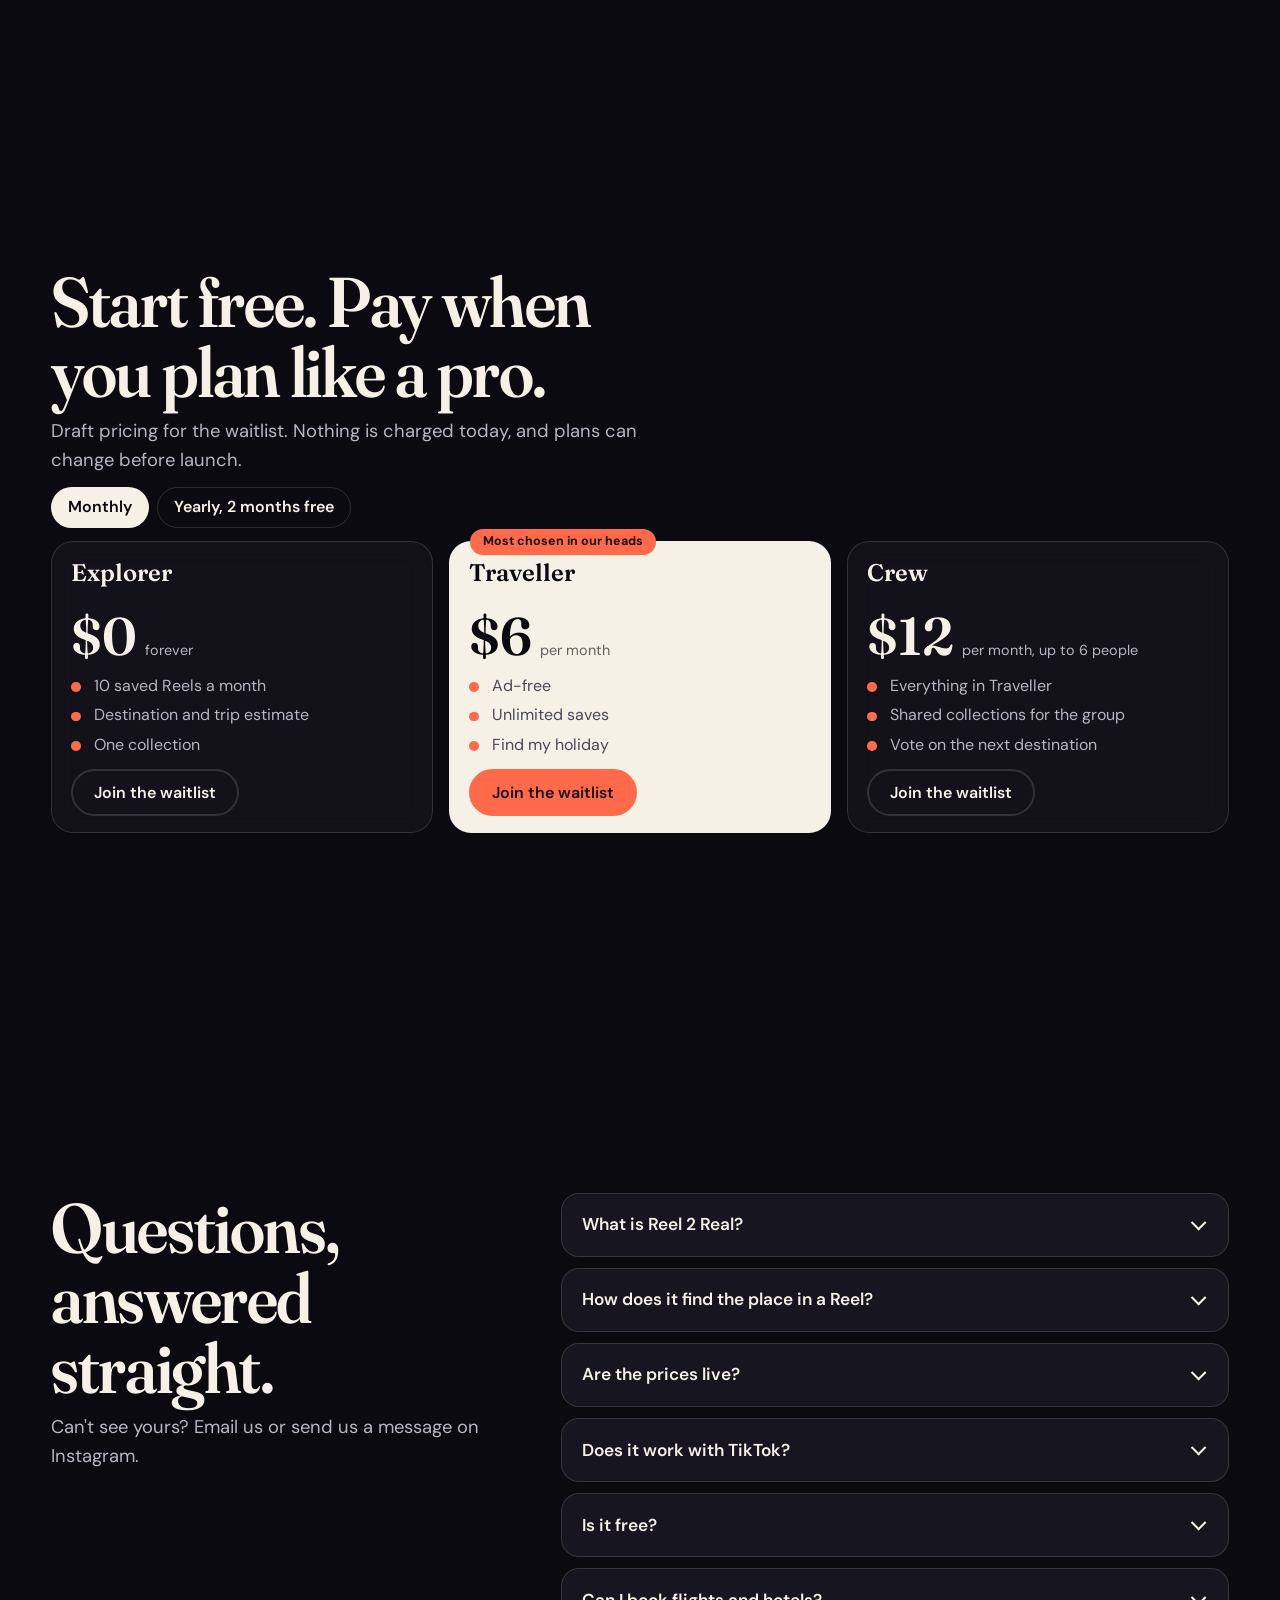
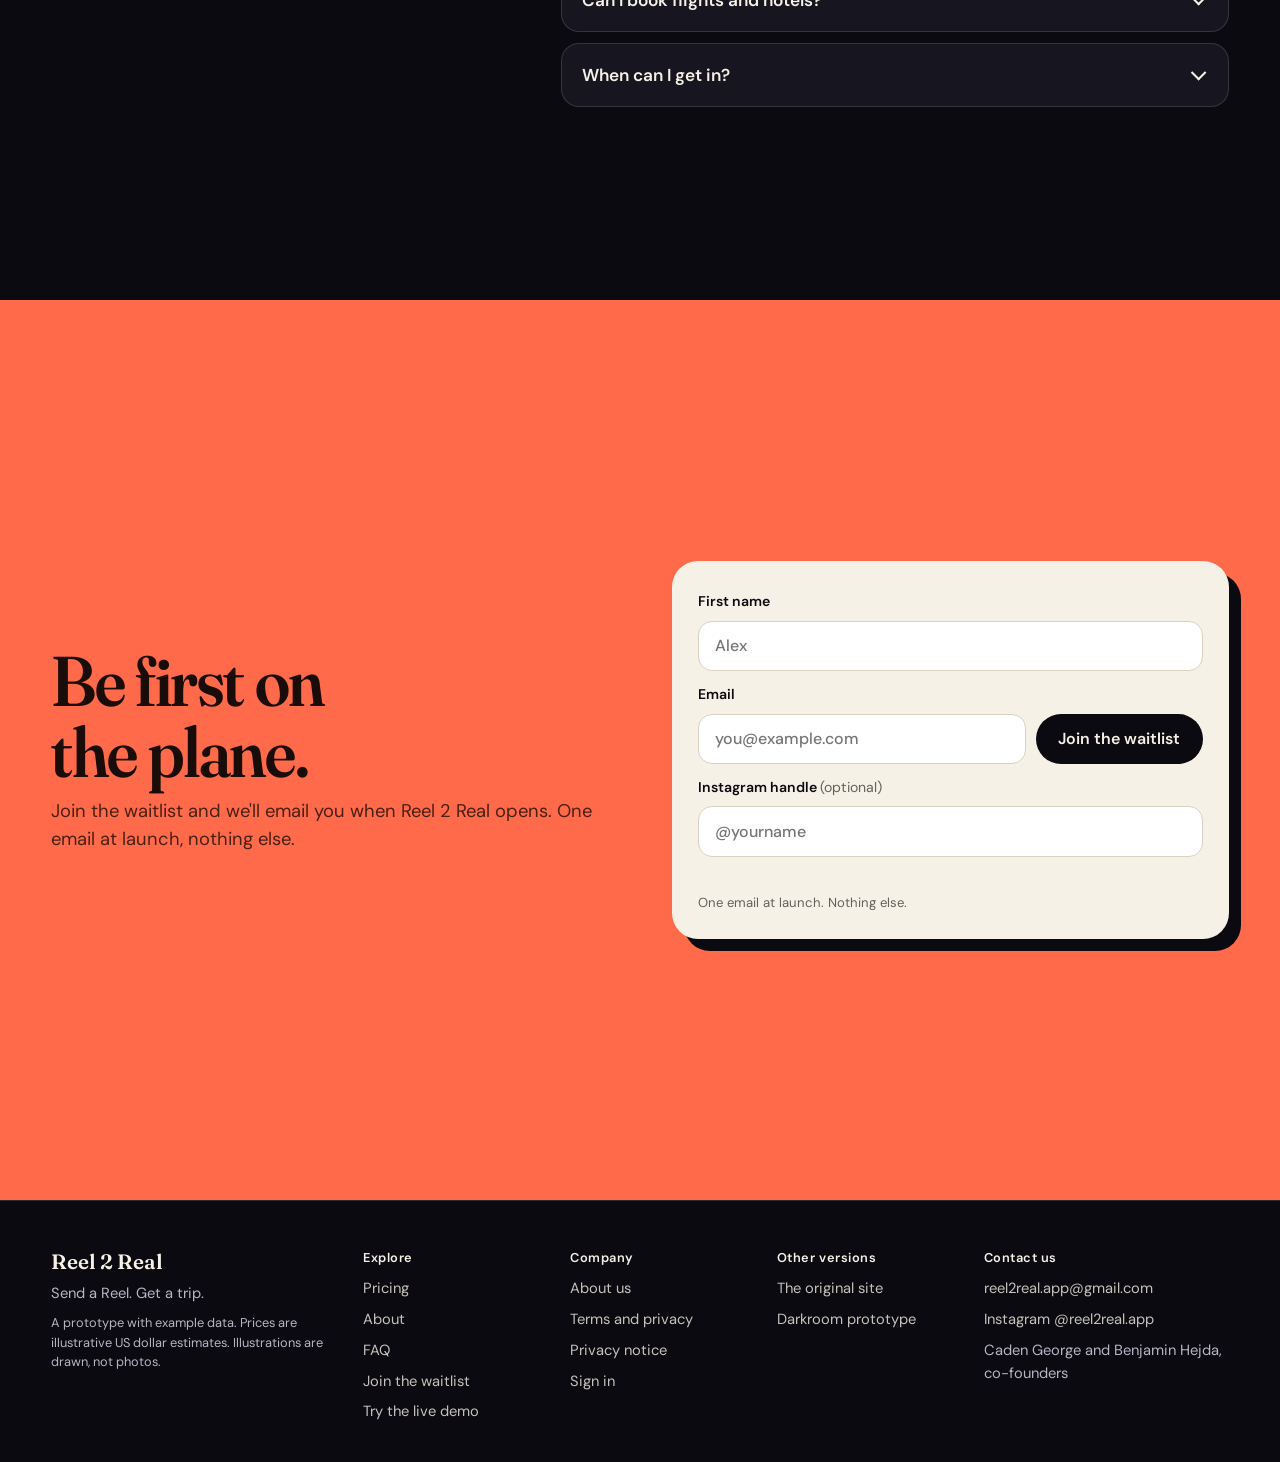
==== commit c6374d14: "style: mirror the waitlist note arrow Co-Authored-By: Claude Opus 5.5 <noreply@anthropic.com> Claude" ====
--- a/index.html
+++ b/index.html
@@ -405,7 +405,7 @@
 .wlhint{position:absolute;z-index:2;right:-3.2rem;top:calc(100% + 1.4rem);display:flex;align-items:flex-start;gap:.15rem;color:var(--night);font:700 1.75rem/1 var(--hand);text-decoration:none;rotate:-6deg;transform-origin:70% 0;animation:wlpop .55s cubic-bezier(.3,1.6,.5,1) both,wlwig 4.2s 1.4s ease-in-out infinite}
 .wlhint[hidden]{display:none}
 .wlnt{text-align:left;padding:0 .1rem}
-.wlna{flex:none;margin-top:-.6rem}
+.wlna{flex:none;margin-top:-.6rem;scale:-1 1}
 .wlhint:hover .wlnt{text-decoration:underline;text-decoration-thickness:2px;text-underline-offset:4px}
 .wlhint:focus-visible{outline:2px solid var(--night);outline-offset:4px;border-radius:14px}
 @keyframes wlpop{from{opacity:0;scale:.4}to{opacity:1;scale:1}}
